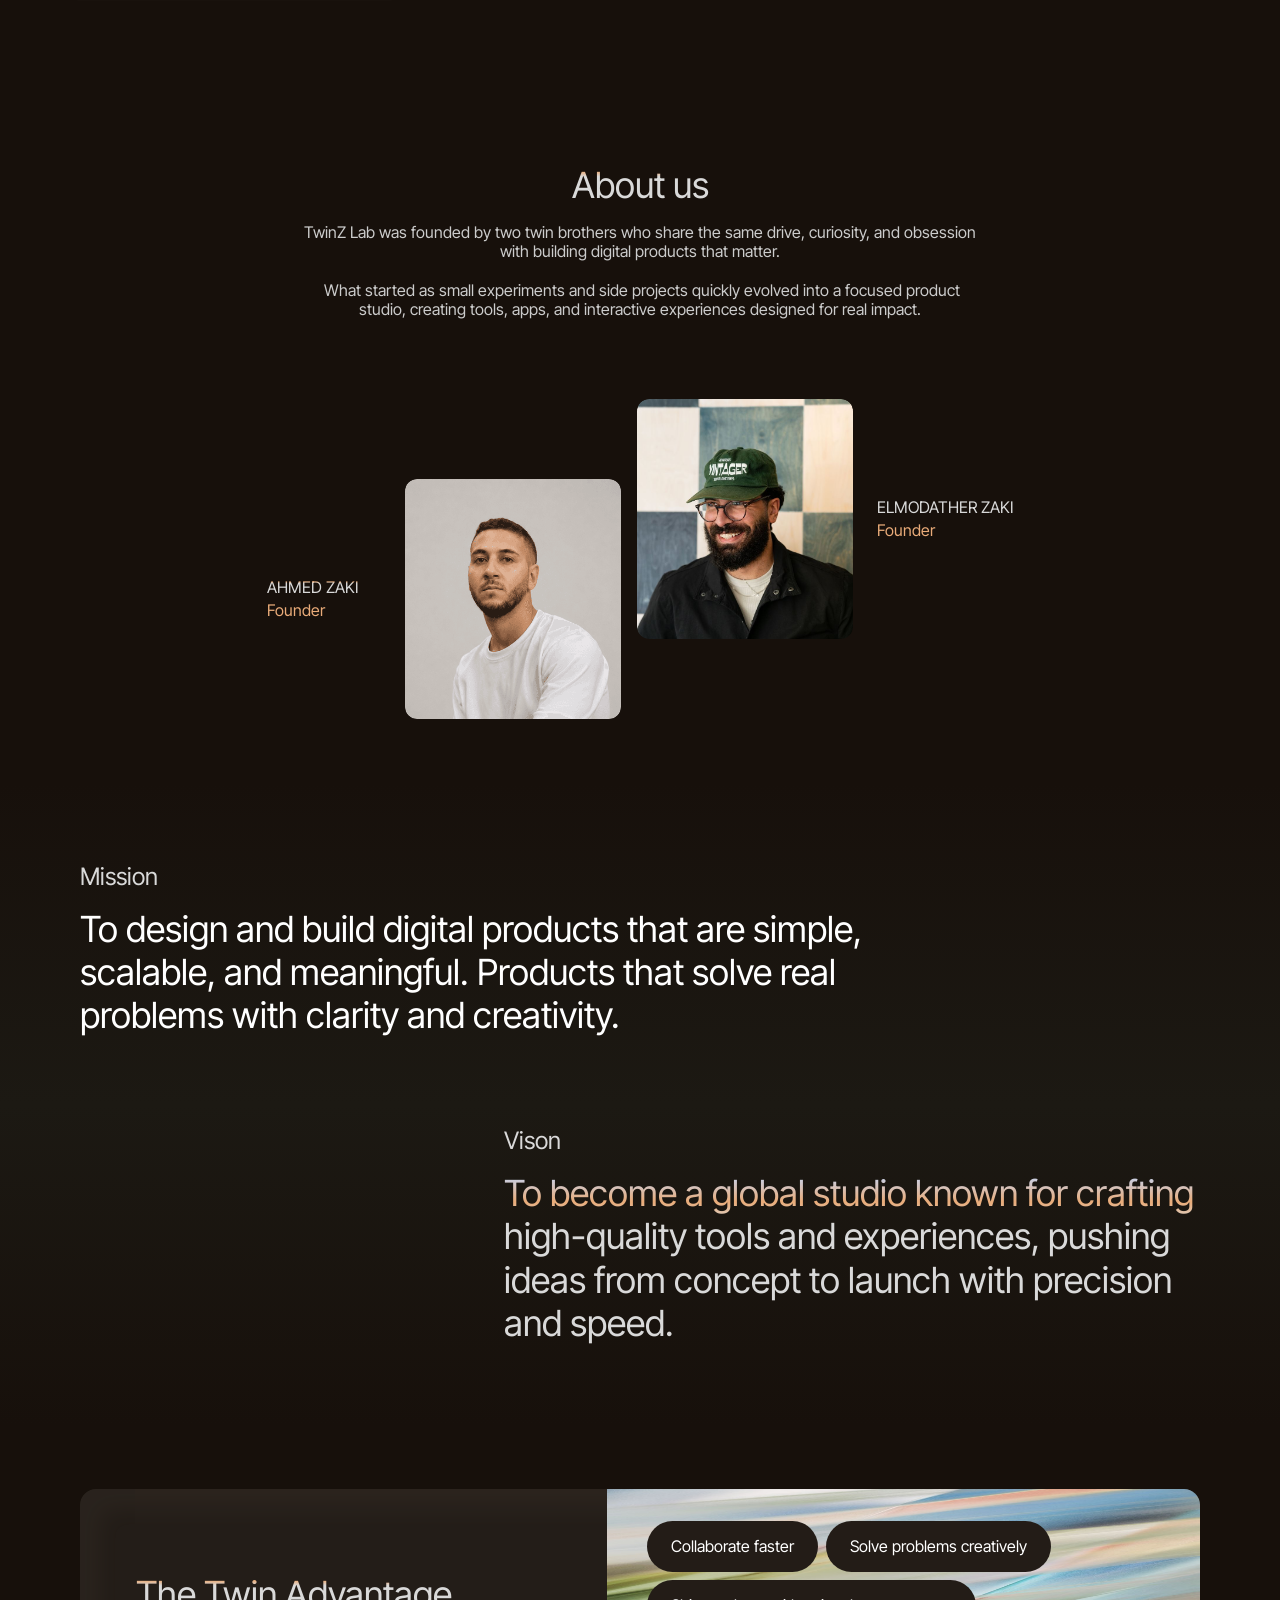
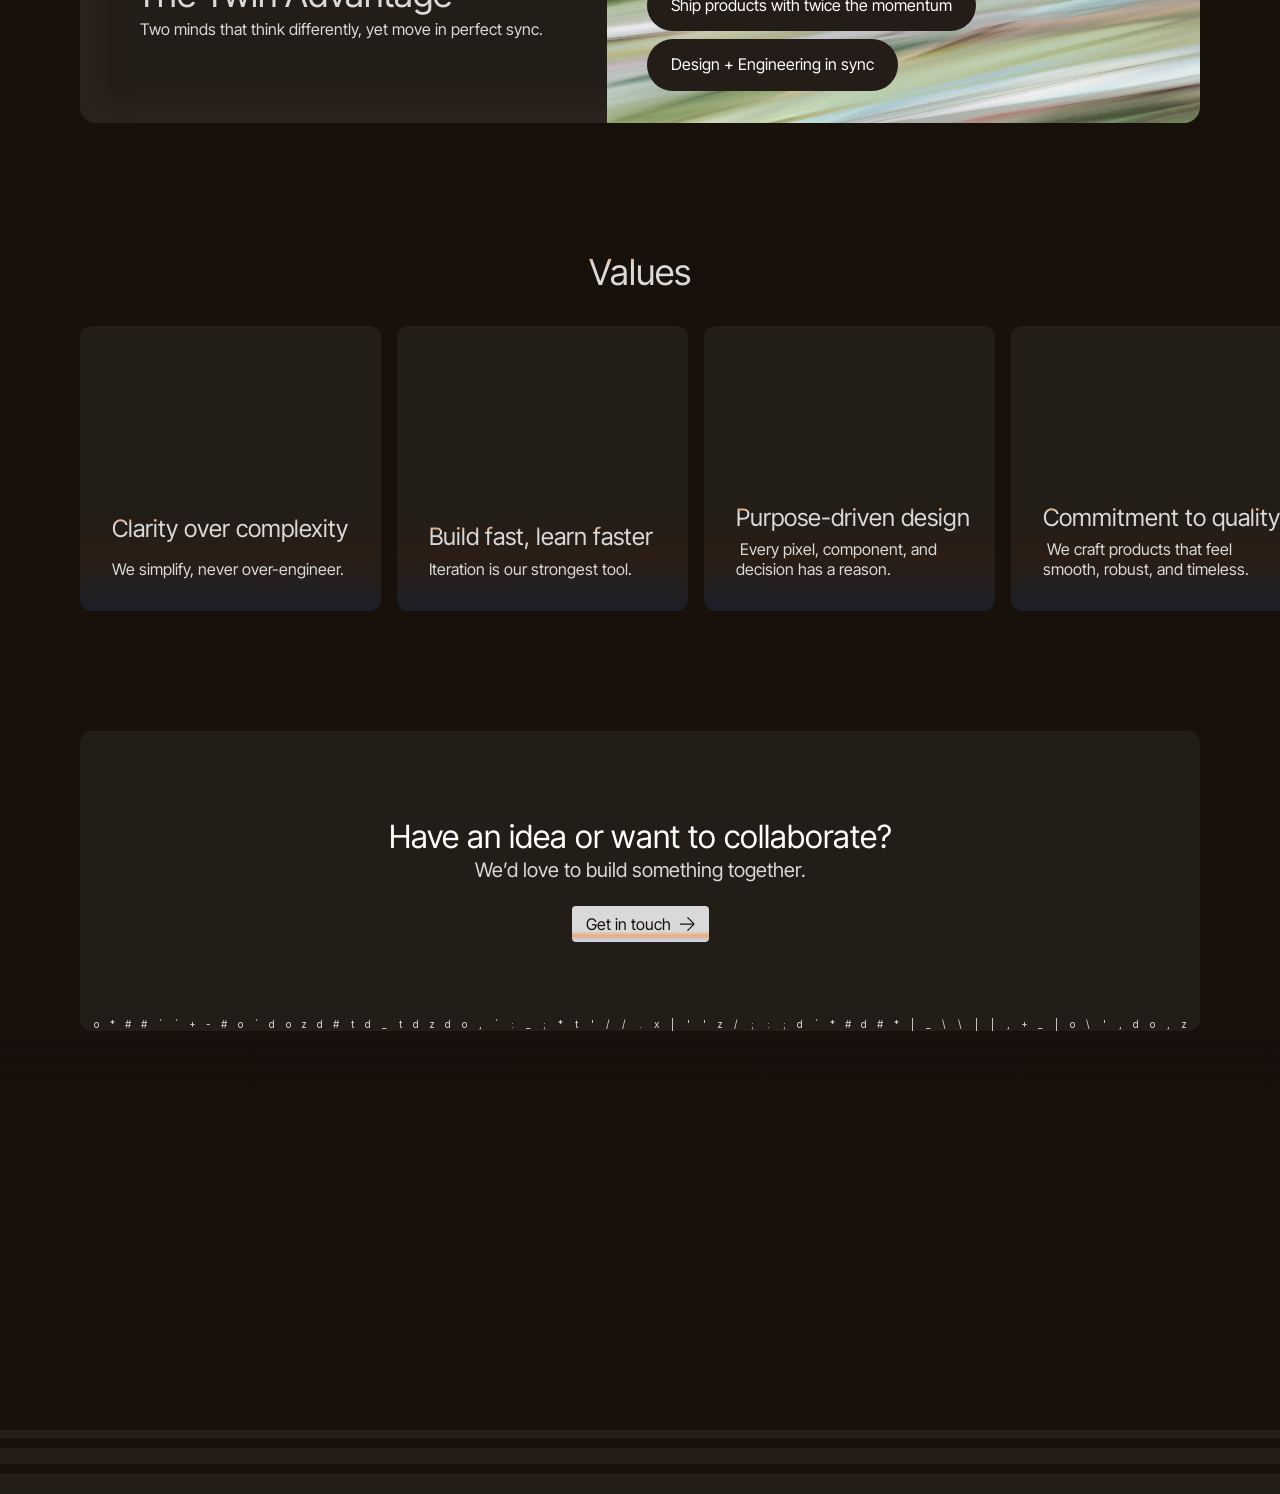
==== about/index.html @ dd4cfb6b "Add Twinzlab static site Move the Twinzlab marketing site to the repo root with local serve instruct" ====
<!doctype html>
<!-- Made in Framer · framer.com ✨ -->
<!-- Published Sep 22, 2026, 1:39 PM UTC -->
<html dir="ltr">
<head><script>(function(){var p=location.pathname;if(p.endsWith("/index.html")){history.replaceState(null,"",p.slice(0,-10))}})()</script><script>(function(){document.addEventListener("click",function(e){if(e.defaultPrevented||e.button!==0||e.metaKey||e.ctrlKey||e.shiftKey||e.altKey)return;var a=e.target&&e.target.closest?e.target.closest("a[href]"):null;if(!a)return;if(a.target&&a.target!=="_self")return;if(a.hasAttribute("download"))return;var href=a.getAttribute("href")||"";if(href.charAt(0)==="#")return;var u;try{u=new URL(a.href,location.href)}catch(err){return}if(u.origin!==location.origin)return;if(u.pathname===location.pathname&&u.hash)return;e.preventDefault();e.stopPropagation();location.assign(u.href)},true)})()</script><script>(function(){var M={"/sites/4wbC1HUnDVL6GYLCfaNijD/searchIndex-DEfCXdky0Uv3.json":"assets/framerusercontent.com/sites/4wbC1HUnDVL6GYLCfaNijD/searchIndex-DEfCXdky0Uv3.json","/sites/4wbC1HUnDVL6GYLCfaNijD/searchIndex-TkpOKrHtNekf.json":"assets/framerusercontent.com/sites/4wbC1HUnDVL6GYLCfaNijD/searchIndex-TkpOKrHtNekf.json","/sites/icons/default-favicon-light.v1.png":"assets/framerusercontent.com/sites/icons/default-favicon-light.v1.png","/sites/icons/default-favicon-dark.v1.png":"assets/framerusercontent.com/sites/icons/default-favicon-dark.v1.png","/sites/icons/default-touch-icon.v3.png":"assets/framerusercontent.com/sites/icons/default-touch-icon.v3.png","/assets/5vvr9Vy74if2I6bQbJvbw7SY1pQ.woff2":"assets/framerusercontent.com/assets/5vvr9Vy74if2I6bQbJvbw7SY1pQ.woff2","/assets/EOr0mi4hNtlgWNn9if640EZzXCo.woff2":"assets/framerusercontent.com/assets/EOr0mi4hNtlgWNn9if640EZzXCo.woff2","/assets/Y9k9QrlZAqio88Klkmbd8VoMQc.woff2":"assets/framerusercontent.com/assets/Y9k9QrlZAqio88Klkmbd8VoMQc.woff2","/assets/OYrD2tBIBPvoJXiIHnLoOXnY9M.woff2":"assets/framerusercontent.com/assets/OYrD2tBIBPvoJXiIHnLoOXnY9M.woff2","/assets/JeYwfuaPfZHQhEG8U5gtPDZ7WQ.woff2":"assets/framerusercontent.com/assets/JeYwfuaPfZHQhEG8U5gtPDZ7WQ.woff2","/assets/GrgcKwrN6d3Uz8EwcLHZxwEfC4.woff2":"assets/framerusercontent.com/assets/GrgcKwrN6d3Uz8EwcLHZxwEfC4.woff2","/assets/b6Y37FthZeALduNqHicBT6FutY.woff2":"assets/framerusercontent.com/assets/b6Y37FthZeALduNqHicBT6FutY.woff2","/assets/DpPBYI0sL4fYLgAkX8KXOPVt7c.woff2":"assets/framerusercontent.com/assets/DpPBYI0sL4fYLgAkX8KXOPVt7c.woff2","/assets/4RAEQdEOrcnDkhHiiCbJOw92Lk.woff2":"assets/framerusercontent.com/assets/4RAEQdEOrcnDkhHiiCbJOw92Lk.woff2","/assets/1K3W8DizY3v4emK8Mb08YHxTbs.woff2":"assets/framerusercontent.com/assets/1K3W8DizY3v4emK8Mb08YHxTbs.woff2","/assets/tUSCtfYVM1I1IchuyCwz9gDdQ.woff2":"assets/framerusercontent.com/assets/tUSCtfYVM1I1IchuyCwz9gDdQ.woff2","/assets/VgYFWiwsAC5OYxAycRXXvhze58.woff2":"assets/framerusercontent.com/assets/VgYFWiwsAC5OYxAycRXXvhze58.woff2","/assets/syRNPWzAMIrcJ3wIlPIP43KjQs.woff2":"assets/framerusercontent.com/assets/syRNPWzAMIrcJ3wIlPIP43KjQs.woff2","/assets/GIryZETIX4IFypco5pYZONKhJIo.woff2":"assets/framerusercontent.com/assets/GIryZETIX4IFypco5pYZONKhJIo.woff2","/assets/H89BbHkbHDzlxZzxi8uPzTsp90.woff2":"assets/framerusercontent.com/assets/H89BbHkbHDzlxZzxi8uPzTsp90.woff2","/assets/u6gJwDuwB143kpNK1T1MDKDWkMc.woff2":"assets/framerusercontent.com/assets/u6gJwDuwB143kpNK1T1MDKDWkMc.woff2","/assets/43sJ6MfOPh1LCJt46OvyDuSbA6o.woff2":"assets/framerusercontent.com/assets/43sJ6MfOPh1LCJt46OvyDuSbA6o.woff2","/assets/wccHG0r4gBDAIRhfHiOlq6oEkqw.woff2":"assets/framerusercontent.com/assets/wccHG0r4gBDAIRhfHiOlq6oEkqw.woff2","/assets/WZ367JPwf9bRW6LdTHN8rXgSjw.woff2":"assets/framerusercontent.com/assets/WZ367JPwf9bRW6LdTHN8rXgSjw.woff2","/assets/ia3uin3hQWqDrVloC1zEtYHWw.woff2":"assets/framerusercontent.com/assets/ia3uin3hQWqDrVloC1zEtYHWw.woff2","/assets/2A4Xx7CngadFGlVV4xrO06OBHY.woff2":"assets/framerusercontent.com/assets/2A4Xx7CngadFGlVV4xrO06OBHY.woff2","/assets/CfMzU8w2e7tHgF4T4rATMPuWosA.woff2":"assets/framerusercontent.com/assets/CfMzU8w2e7tHgF4T4rATMPuWosA.woff2","/assets/867QObYax8ANsfX4TGEVU9YiCM.woff2":"assets/framerusercontent.com/assets/867QObYax8ANsfX4TGEVU9YiCM.woff2","/assets/Oyn2ZbENFdnW7mt2Lzjk1h9Zb9k.woff2":"assets/framerusercontent.com/assets/Oyn2ZbENFdnW7mt2Lzjk1h9Zb9k.woff2","/assets/cdAe8hgZ1cMyLu9g005pAW3xMo.woff2":"assets/framerusercontent.com/assets/cdAe8hgZ1cMyLu9g005pAW3xMo.woff2","/assets/DOfvtmE1UplCq161m6Hj8CSQYg.woff2":"assets/framerusercontent.com/assets/DOfvtmE1UplCq161m6Hj8CSQYg.woff2","/assets/pKRFNWFoZl77qYCAIp84lN1h944.woff2":"assets/framerusercontent.com/assets/pKRFNWFoZl77qYCAIp84lN1h944.woff2","/assets/tKtBcDnBMevsEEJKdNGhhkLzYo.woff2":"assets/framerusercontent.com/assets/tKtBcDnBMevsEEJKdNGhhkLzYo.woff2","/images/5wNTXuzFxrzH948E1qX2FNXw.png?scale-down-to=1024&width=1024&height=1404":"assets/framerusercontent.com/images/5wNTXuzFxrzH948E1qX2FNXw.1wlte4w.png","/images/5wNTXuzFxrzH948E1qX2FNXw.png?width=1024&height=1404":"assets/framerusercontent.com/images/5wNTXuzFxrzH948E1qX2FNXw.0gxhl1z.png","/images/OWvAUBBB8qptyC9zyq5FvfxpHk.png?scale-down-to=1024&width=1764&height=2376":"assets/framerusercontent.com/images/OWvAUBBB8qptyC9zyq5FvfxpHk.0em82hq.png","/images/OWvAUBBB8qptyC9zyq5FvfxpHk.png?scale-down-to=2048&width=1764&height=2376":"assets/framerusercontent.com/images/OWvAUBBB8qptyC9zyq5FvfxpHk.1tldzgt.png","/images/OWvAUBBB8qptyC9zyq5FvfxpHk.png?width=1764&height=2376":"assets/framerusercontent.com/images/OWvAUBBB8qptyC9zyq5FvfxpHk.0wchnkd.png","/images/ERl4FbIK9Zc9DdUWeg5PBvwyXkI.png?scale-down-to=1024&width=1472&height=1962":"assets/framerusercontent.com/images/ERl4FbIK9Zc9DdUWeg5PBvwyXkI.02rko28.png","/images/ERl4FbIK9Zc9DdUWeg5PBvwyXkI.png?width=1472&height=1962":"assets/framerusercontent.com/images/ERl4FbIK9Zc9DdUWeg5PBvwyXkI.18v604f.png","/images/EPMXEtXcnyPih3tSHgm97QY.png?scale-down-to=1024&width=736&height=1084":"assets/framerusercontent.com/images/EPMXEtXcnyPih3tSHgm97QY.0llhbxj.png","/images/EPMXEtXcnyPih3tSHgm97QY.png?width=736&height=1084":"assets/framerusercontent.com/images/EPMXEtXcnyPih3tSHgm97QY.0uju136.png","/images/VhEu9cf5LpciwH732bDtwPgPrU.png?width=736&height=981":"assets/framerusercontent.com/images/VhEu9cf5LpciwH732bDtwPgPrU.0of8tct.png","/sites/4wbC1HUnDVL6GYLCfaNijD/rolldown-runtime.Dh6celcD.mjs":"assets/framerusercontent.com/sites/4wbC1HUnDVL6GYLCfaNijD/rolldown-runtime.Dh6celcD.mjs","/sites/4wbC1HUnDVL6GYLCfaNijD/react.D20wc1Tc.mjs":"assets/framerusercontent.com/sites/4wbC1HUnDVL6GYLCfaNijD/react.D20wc1Tc.mjs","/sites/4wbC1HUnDVL6GYLCfaNijD/motion.D6FgqyJb.mjs":"assets/framerusercontent.com/sites/4wbC1HUnDVL6GYLCfaNijD/motion.D6FgqyJb.mjs","/sites/4wbC1HUnDVL6GYLCfaNijD/framer.CGkvXhO0.mjs":"assets/framerusercontent.com/sites/4wbC1HUnDVL6GYLCfaNijD/framer.CGkvXhO0.mjs","/sites/4wbC1HUnDVL6GYLCfaNijD/xzZh76NOK.J_AKAmdp.mjs":"assets/framerusercontent.com/sites/4wbC1HUnDVL6GYLCfaNijD/xzZh76NOK.J_AKAmdp.mjs","/sites/4wbC1HUnDVL6GYLCfaNijD/ZLixWQHwXAzILUA89WILtxq3lKpxb36SN2ptjePSkAs.Dlw_FQaN.mjs":"assets/framerusercontent.com/sites/4wbC1HUnDVL6GYLCfaNijD/ZLixWQHwXAzILUA89WILtxq3lKpxb36SN2ptjePSkAs.Dlw_FQaN.mjs","/sites/4wbC1HUnDVL6GYLCfaNijD/I5DkO70SubCGeDmUZuynrx3pKRND2GYQriDfxC1imHc.FEQmywUn.mjs":"assets/framerusercontent.com/sites/4wbC1HUnDVL6GYLCfaNijD/I5DkO70SubCGeDmUZuynrx3pKRND2GYQriDfxC1imHc.FEQmywUn.mjs","/sites/4wbC1HUnDVL6GYLCfaNijD/shared-lib.D8apzt1x.mjs":"assets/framerusercontent.com/sites/4wbC1HUnDVL6GYLCfaNijD/shared-lib.D8apzt1x.mjs","/sites/4wbC1HUnDVL6GYLCfaNijD/script_main.D2LobRky.mjs":"assets/framerusercontent.com/sites/4wbC1HUnDVL6GYLCfaNijD/script_main.D2LobRky.mjs","/images/KHJXcSHR1XXawvB3GiOoln4n9Fg.jpg?scale-down-to=512&width=4565&height=3888":"assets/framerusercontent.com/images/KHJXcSHR1XXawvB3GiOoln4n9Fg.114qk3i.jpg","/images/KHJXcSHR1XXawvB3GiOoln4n9Fg.jpg?scale-down-to=1024&width=4565&height=3888":"assets/framerusercontent.com/images/KHJXcSHR1XXawvB3GiOoln4n9Fg.1frisy3.jpg","/images/KHJXcSHR1XXawvB3GiOoln4n9Fg.jpg?scale-down-to=2048&width=4565&height=3888":"assets/framerusercontent.com/images/KHJXcSHR1XXawvB3GiOoln4n9Fg.1rfb8ic.jpg","/images/KHJXcSHR1XXawvB3GiOoln4n9Fg.jpg?scale-down-to=4096&width=4565&height=3888":"assets/framerusercontent.com/images/KHJXcSHR1XXawvB3GiOoln4n9Fg.01gbidz.jpg","/images/KHJXcSHR1XXawvB3GiOoln4n9Fg.jpg?width=4565&height=3888":"assets/framerusercontent.com/images/KHJXcSHR1XXawvB3GiOoln4n9Fg.1f6i0lw.jpg","/images/eaGTdL1Y6fiZm7RNrpgyVO8Ymps.jpg?width=736&height=917":"assets/framerusercontent.com/images/eaGTdL1Y6fiZm7RNrpgyVO8Ymps.0mqmx3e.jpg","/images/xjnUozwBcroSgyqhO9rSPKg1Dr0.jpg?scale-down-to=1024&width=1024&height=1536":"assets/framerusercontent.com/images/xjnUozwBcroSgyqhO9rSPKg1Dr0.1rrmnwm.jpg","/images/xjnUozwBcroSgyqhO9rSPKg1Dr0.jpg?width=1024&height=1536":"assets/framerusercontent.com/images/xjnUozwBcroSgyqhO9rSPKg1Dr0.0mvmq25.jpg","/images/QKhuSh311lC3mo2hc5PMnQAW8.png?scale-down-to=512&width=680&height=204":"assets/framerusercontent.com/images/QKhuSh311lC3mo2hc5PMnQAW8.092t4qj.png","/images/QKhuSh311lC3mo2hc5PMnQAW8.png?width=680&height=204":"assets/framerusercontent.com/images/QKhuSh311lC3mo2hc5PMnQAW8.0h7b8pd.png","/images/z7F9FHd73S3X6SGNm0x5H7eoYw.png?scale-down-to=512&width=892&height=204":"assets/framerusercontent.com/images/z7F9FHd73S3X6SGNm0x5H7eoYw.0j57vyw.png","/images/z7F9FHd73S3X6SGNm0x5H7eoYw.png?width=892&height=204":"assets/framerusercontent.com/images/z7F9FHd73S3X6SGNm0x5H7eoYw.05p1p1q.png","/images/MU0E3fIcm0KokSLkuutqOMT08.png?scale-down-to=512&width=1304&height=204":"assets/framerusercontent.com/images/MU0E3fIcm0KokSLkuutqOMT08.0xk2aev.png","/images/MU0E3fIcm0KokSLkuutqOMT08.png?scale-down-to=1024&width=1304&height=204":"assets/framerusercontent.com/images/MU0E3fIcm0KokSLkuutqOMT08.193roc8.png","/images/MU0E3fIcm0KokSLkuutqOMT08.png?width=1304&height=204":"assets/framerusercontent.com/images/MU0E3fIcm0KokSLkuutqOMT08.07tkspt.png","/images/Y3r5aZluLj0QVBkmYgLyFoEXiM.png?scale-down-to=512&width=1868&height=204":"assets/framerusercontent.com/images/Y3r5aZluLj0QVBkmYgLyFoEXiM.1jn5c2u.png","/images/Y3r5aZluLj0QVBkmYgLyFoEXiM.png?scale-down-to=1024&width=1868&height=204":"assets/framerusercontent.com/images/Y3r5aZluLj0QVBkmYgLyFoEXiM.020kqzp.png","/images/Y3r5aZluLj0QVBkmYgLyFoEXiM.png?width=1868&height=204":"assets/framerusercontent.com/images/Y3r5aZluLj0QVBkmYgLyFoEXiM.0khj1e8.png","/sites/4wbC1HUnDVL6GYLCfaNijD/yx-adpuVsdGhmiLUv5Qkiuw-CXOUc0b5k-WM5rCk3ys.CzHPG6Rt.mjs":"assets/framerusercontent.com/sites/4wbC1HUnDVL6GYLCfaNijD/yx-adpuVsdGhmiLUv5Qkiuw-CXOUc0b5k-WM5rCk3ys.CzHPG6Rt.mjs","/sites/4wbC1HUnDVL6GYLCfaNijD/1KhtaoUybl6JUoy4-DUXr-lSAJliY13bCpWr3nDCOfA.BzdNgoCc.mjs":"assets/framerusercontent.com/sites/4wbC1HUnDVL6GYLCfaNijD/1KhtaoUybl6JUoy4-DUXr-lSAJliY13bCpWr3nDCOfA.BzdNgoCc.mjs","/images/QR7y9eZA7mXlIO7C2ukEv0els.png?width=320&height=140":"assets/framerusercontent.com/images/QR7y9eZA7mXlIO7C2ukEv0els.1p74yqr.png","/images/4vOIkVjZtxWl6L2eE4Z4jc2DVCQ.png?scale-down-to=512&width=3600&height=897":"assets/framerusercontent.com/images/4vOIkVjZtxWl6L2eE4Z4jc2DVCQ.0kim7qm.png","/images/4vOIkVjZtxWl6L2eE4Z4jc2DVCQ.png?scale-down-to=1024&width=3600&height=897":"assets/framerusercontent.com/images/4vOIkVjZtxWl6L2eE4Z4jc2DVCQ.134p5dp.png","/images/4vOIkVjZtxWl6L2eE4Z4jc2DVCQ.png?scale-down-to=2048&width=3600&height=897":"assets/framerusercontent.com/images/4vOIkVjZtxWl6L2eE4Z4jc2DVCQ.0c0hsec.png","/images/4vOIkVjZtxWl6L2eE4Z4jc2DVCQ.png?width=3600&height=897":"assets/framerusercontent.com/images/4vOIkVjZtxWl6L2eE4Z4jc2DVCQ.07rbw3o.png","/sites/4wbC1HUnDVL6GYLCfaNijD/uNvUQUH_e3dat3doMjg_o-CO4P2Upe6IZkOJm8uCeo4.De5xg7Hn.mjs":"assets/framerusercontent.com/sites/4wbC1HUnDVL6GYLCfaNijD/uNvUQUH_e3dat3doMjg_o-CO4P2Upe6IZkOJm8uCeo4.De5xg7Hn.mjs","/sites/4wbC1HUnDVL6GYLCfaNijD/j_SdNZuQIHwcej-mAOCZB7Q4xnfhj-zTPuNJLC5btBc.D-N9AhjI.mjs":"assets/framerusercontent.com/sites/4wbC1HUnDVL6GYLCfaNijD/j_SdNZuQIHwcej-mAOCZB7Q4xnfhj-zTPuNJLC5btBc.D-N9AhjI.mjs","/sites/4wbC1HUnDVL6GYLCfaNijD/SitesNotFoundPage.js@1.4.DkVKB536.mjs":"assets/framerusercontent.com/sites/4wbC1HUnDVL6GYLCfaNijD/SitesNotFoundPage.js@1.4.DkVKB536.mjs","/sites/4wbC1HUnDVL6GYLCfaNijD/b3JZbrpKtKMZL63x2leUXwRHgidARb05pHdFHGCvyjw.wFUEeHC7.mjs":"assets/framerusercontent.com/sites/4wbC1HUnDVL6GYLCfaNijD/b3JZbrpKtKMZL63x2leUXwRHgidARb05pHdFHGCvyjw.wFUEeHC7.mjs","/sites/4wbC1HUnDVL6GYLCfaNijD/J1LWJOD1Qg_o5rItbz2DgygRxRinIbIrnioXYkrONco.BD6dFGHl.mjs":"assets/framerusercontent.com/sites/4wbC1HUnDVL6GYLCfaNijD/J1LWJOD1Qg_o5rItbz2DgygRxRinIbIrnioXYkrONco.BD6dFGHl.mjs","/sites/4wbC1HUnDVL6GYLCfaNijD/boDAYvS3__SkcRCdf0CEQhrtyOOKi3ow46GD-LLVPCc.BcNb0lKg.mjs":"assets/framerusercontent.com/sites/4wbC1HUnDVL6GYLCfaNijD/boDAYvS3__SkcRCdf0CEQhrtyOOKi3ow46GD-LLVPCc.BcNb0lKg.mjs","/sites/4wbC1HUnDVL6GYLCfaNijD/PX9hIOIVM.DqUuWrHf.mjs":"assets/framerusercontent.com/sites/4wbC1HUnDVL6GYLCfaNijD/PX9hIOIVM.DqUuWrHf.mjs","/images/9VwT053xK0dqx3RWzJm9EDi90o.png?scale-down-to=1200&width=2400&height=1330":"assets/framerusercontent.com/images/9VwT053xK0dqx3RWzJm9EDi90o.1eb8a1b.png","/assets/hyOgCu0Xnghbimh0pE8QTvtt2AU.woff2":"assets/framerusercontent.com/assets/hyOgCu0Xnghbimh0pE8QTvtt2AU.woff2","/assets/NeGmSOXrPBfEFIy5YZeHq17LEDA.woff2":"assets/framerusercontent.com/assets/NeGmSOXrPBfEFIy5YZeHq17LEDA.woff2","/assets/oYaAX5himiTPYuN8vLWnqBbfD2s.woff2":"assets/framerusercontent.com/assets/oYaAX5himiTPYuN8vLWnqBbfD2s.woff2","/assets/lEJLP4R0yuCaMCjSXYHtJw72M.woff2":"assets/framerusercontent.com/assets/lEJLP4R0yuCaMCjSXYHtJw72M.woff2","/assets/cRJyLNuTJR5jbyKzGi33wU9cqIQ.woff2":"assets/framerusercontent.com/assets/cRJyLNuTJR5jbyKzGi33wU9cqIQ.woff2","/assets/1ZFS7N918ojhhd0nQWdj3jz4w.woff2":"assets/framerusercontent.com/assets/1ZFS7N918ojhhd0nQWdj3jz4w.woff2","/assets/A0Wcc7NgXMjUuFdquHDrIZpzZw0.woff2":"assets/framerusercontent.com/assets/A0Wcc7NgXMjUuFdquHDrIZpzZw0.woff2","/assets/5A3Ce6C9YYmCjpQx9M4inSaKU.woff2":"assets/framerusercontent.com/assets/5A3Ce6C9YYmCjpQx9M4inSaKU.woff2","/assets/Qx95Xyt0Ka3SGhinnbXIGpEIyP4.woff2":"assets/framerusercontent.com/assets/Qx95Xyt0Ka3SGhinnbXIGpEIyP4.woff2","/assets/6mJuEAguuIuMog10gGvH5d3cl8.woff2":"assets/framerusercontent.com/assets/6mJuEAguuIuMog10gGvH5d3cl8.woff2","/assets/xYYWaj7wCU5zSQH0eXvSaS19wo.woff2":"assets/framerusercontent.com/assets/xYYWaj7wCU5zSQH0eXvSaS19wo.woff2","/assets/otTaNuNpVK4RbdlT7zDDdKvQBA.woff2":"assets/framerusercontent.com/assets/otTaNuNpVK4RbdlT7zDDdKvQBA.woff2","/assets/d3tHnaQIAeqiE5hGcRw4mmgWYU.woff2":"assets/framerusercontent.com/assets/d3tHnaQIAeqiE5hGcRw4mmgWYU.woff2","/assets/DolVirEGb34pEXEp8t8FQBSK4.woff2":"assets/framerusercontent.com/assets/DolVirEGb34pEXEp8t8FQBSK4.woff2","/sites/4wbC1HUnDVL6GYLCfaNijD/KZCRndFLsnLVmtqi7Gs1UKajO-Lr1V7UmagVHfqpmbQ.FDPvFhW1.mjs":"assets/framerusercontent.com/sites/4wbC1HUnDVL6GYLCfaNijD/KZCRndFLsnLVmtqi7Gs1UKajO-Lr1V7UmagVHfqpmbQ.FDPvFhW1.mjs","/sites/4wbC1HUnDVL6GYLCfaNijD/sc61x67TYZyfcAB7CQElZIOFn81OvCzG684wFYKUl3U.x6xCcy_d.mjs":"assets/framerusercontent.com/sites/4wbC1HUnDVL6GYLCfaNijD/sc61x67TYZyfcAB7CQElZIOFn81OvCzG684wFYKUl3U.x6xCcy_d.mjs","/third-party-assets/fontshare/":"assets/framerusercontent.com/third-party-assets/fontshare/index","/sites/4wbC1HUnDVL6GYLCfaNijD/google-YSYBFRE6.BZ57zP5h.mjs":"assets/framerusercontent.com/sites/4wbC1HUnDVL6GYLCfaNijD/google-YSYBFRE6.BZ57zP5h.mjs","/sites/4wbC1HUnDVL6GYLCfaNijD/fontshare-TIA7QUPT.CjCmvCKY.mjs":"assets/framerusercontent.com/sites/4wbC1HUnDVL6GYLCfaNijD/fontshare-TIA7QUPT.CjCmvCKY.mjs","/sites/4wbC1HUnDVL6GYLCfaNijD/google-H6SFY4F5.5HW9yzMR.mjs":"assets/framerusercontent.com/sites/4wbC1HUnDVL6GYLCfaNijD/google-H6SFY4F5.5HW9yzMR.mjs","/sites/4wbC1HUnDVL6GYLCfaNijD/fontshare-PZLWRK4B.CuFl42Lb.mjs":"assets/framerusercontent.com/sites/4wbC1HUnDVL6GYLCfaNijD/fontshare-PZLWRK4B.CuFl42Lb.mjs","/sites/4wbC1HUnDVL6GYLCfaNijD/framer-font-RD2SUPQH.BV4yRwNx.mjs":"assets/framerusercontent.com/sites/4wbC1HUnDVL6GYLCfaNijD/framer-font-RD2SUPQH.BV4yRwNx.mjs","/sites/4wbC1HUnDVL6GYLCfaNijD/google-EGNT223R.4Zga1324.mjs":"assets/framerusercontent.com/sites/4wbC1HUnDVL6GYLCfaNijD/google-EGNT223R.4Zga1324.mjs","/sites/4wbC1HUnDVL6GYLCfaNijD/fontshare-SXU5BGFE.DwUZJPwH.mjs":"assets/framerusercontent.com/sites/4wbC1HUnDVL6GYLCfaNijD/fontshare-SXU5BGFE.DwUZJPwH.mjs","/chunk-BAHUFDKX.mjs":"assets/app.framerstatic.com/chunk-BAHUFDKX.mjs","/chunk-6W2K2MOG.mjs":"assets/app.framerstatic.com/chunk-6W2K2MOG.mjs","/editorbar.PARCUZAY.mjs":"assets/app.framerstatic.com/editorbar.PARCUZAY.mjs","/chunk-WLHSDIGQ.mjs":"assets/app.framerstatic.com/chunk-WLHSDIGQ.mjs","/chunk-YRQ7G4QH.mjs":"assets/app.framerstatic.com/chunk-YRQ7G4QH.mjs","/chunk-WOEOGJ2W.mjs":"assets/app.framerstatic.com/chunk-WOEOGJ2W.mjs","/editorbar.T7C3RN3O.css":"assets/app.framerstatic.com/editorbar.T7C3RN3O.css","/EditButton-JSBAOQB4.mjs":"assets/app.framerstatic.com/EditButton-JSBAOQB4.mjs","/render-IED2CVS4.mjs":"assets/app.framerstatic.com/render-IED2CVS4.mjs","/chunk-VDA3GRFX.mjs":"assets/app.framerstatic.com/chunk-VDA3GRFX.mjs","/chunk-E3YBISDV.mjs":"assets/app.framerstatic.com/chunk-E3YBISDV.mjs","/chunk-2H4MUVXX.mjs":"assets/app.framerstatic.com/chunk-2H4MUVXX.mjs","/chunk-GCE6XRE4.mjs":"assets/app.framerstatic.com/chunk-GCE6XRE4.mjs","/chunk-FN4UUVUF.mjs":"assets/app.framerstatic.com/chunk-FN4UUVUF.mjs","/chunk-ROHJYNPZ.mjs":"assets/app.framerstatic.com/chunk-ROHJYNPZ.mjs","/chunk-W66X7GVB.mjs":"assets/app.framerstatic.com/chunk-W66X7GVB.mjs","/chunk-OBLCCTWZ.mjs":"assets/app.framerstatic.com/chunk-OBLCCTWZ.mjs","/chunk-SCCCCPCG.mjs":"assets/app.framerstatic.com/chunk-SCCCCPCG.mjs","/chunk-ASUY6MBG.mjs":"assets/app.framerstatic.com/chunk-ASUY6MBG.mjs","/chunk-UNTH6S73.mjs":"assets/app.framerstatic.com/chunk-UNTH6S73.mjs","/chunk-YE4QPCYK.mjs":"assets/app.framerstatic.com/chunk-YE4QPCYK.mjs","/chunk-EDICM4ZE.mjs":"assets/app.framerstatic.com/chunk-EDICM4ZE.mjs","/chunk-GM6ZIJO3.mjs":"assets/app.framerstatic.com/chunk-GM6ZIJO3.mjs","/chunk-OBFX54BM.mjs":"assets/app.framerstatic.com/chunk-OBFX54BM.mjs","/chunk-5C7X4FEK.mjs":"assets/app.framerstatic.com/chunk-5C7X4FEK.mjs","/chunk-J5DVQA32.mjs":"assets/app.framerstatic.com/chunk-J5DVQA32.mjs","/chunk-MTT6DWBN.mjs":"assets/app.framerstatic.com/chunk-MTT6DWBN.mjs","/chunk-4MZFSIH2.mjs":"assets/app.framerstatic.com/chunk-4MZFSIH2.mjs","/chunk-PI4LEFBH.mjs":"assets/app.framerstatic.com/chunk-PI4LEFBH.mjs","/chunk-FIJLBKPU.mjs":"assets/app.framerstatic.com/chunk-FIJLBKPU.mjs","/chunk-Z6VUQ3QJ.mjs":"assets/app.framerstatic.com/chunk-Z6VUQ3QJ.mjs","/chunk-OMRVBBOI.mjs":"assets/app.framerstatic.com/chunk-OMRVBBOI.mjs","/chunk-ITWXP3Q5.mjs":"assets/app.framerstatic.com/chunk-ITWXP3Q5.mjs","/chunk-V3C5CSFI.mjs":"assets/app.framerstatic.com/chunk-V3C5CSFI.mjs","/chunk-5U4SUQEI.mjs":"assets/app.framerstatic.com/chunk-5U4SUQEI.mjs","/chunk-C5Y5YWSH.mjs":"assets/app.framerstatic.com/chunk-C5Y5YWSH.mjs","/chunk-THLXULOJ.mjs":"assets/app.framerstatic.com/chunk-THLXULOJ.mjs","/chunk-SAZULEG5.mjs":"assets/app.framerstatic.com/chunk-SAZULEG5.mjs","/chunk-SPWSWTND.mjs":"assets/app.framerstatic.com/chunk-SPWSWTND.mjs","/chunk-FLBG7PWI.mjs":"assets/app.framerstatic.com/chunk-FLBG7PWI.mjs","/chunk-LDRFGW2T.mjs":"assets/app.framerstatic.com/chunk-LDRFGW2T.mjs","/chunk-Z66WCEU2.mjs":"assets/app.framerstatic.com/chunk-Z66WCEU2.mjs","/chunk-73DCT4FW.mjs":"assets/app.framerstatic.com/chunk-73DCT4FW.mjs","/chunk-Q652OIYH.mjs":"assets/app.framerstatic.com/chunk-Q652OIYH.mjs","/chunk-L2QYKMOJ.mjs":"assets/app.framerstatic.com/chunk-L2QYKMOJ.mjs","/chunk-3UST277J.mjs":"assets/app.framerstatic.com/chunk-3UST277J.mjs","/chunk-SPYOA764.mjs":"assets/app.framerstatic.com/chunk-SPYOA764.mjs","/chunk-P2EHRTSW.mjs":"assets/app.framerstatic.com/chunk-P2EHRTSW.mjs","/chunk-TBIEYZSY.mjs":"assets/app.framerstatic.com/chunk-TBIEYZSY.mjs","/chunk-CQFDQWO5.mjs":"assets/app.framerstatic.com/chunk-CQFDQWO5.mjs","/chunk-HOW5W3JA.mjs":"assets/app.framerstatic.com/chunk-HOW5W3JA.mjs","/chunk-X4EYKLAQ.mjs":"assets/app.framerstatic.com/chunk-X4EYKLAQ.mjs","/chunk-QDBXEUMZ.mjs":"assets/app.framerstatic.com/chunk-QDBXEUMZ.mjs","/chunk-AYYBTPZU.mjs":"assets/app.framerstatic.com/chunk-AYYBTPZU.mjs","/chunk-NSRT2ZQH.mjs":"assets/app.framerstatic.com/chunk-NSRT2ZQH.mjs","/chunk-VBCXFFMV.mjs":"assets/app.framerstatic.com/chunk-VBCXFFMV.mjs","/chunk-UYIYJ4FN.mjs":"assets/app.framerstatic.com/chunk-UYIYJ4FN.mjs","/chunk-TAWBAA4D.mjs":"assets/app.framerstatic.com/chunk-TAWBAA4D.mjs","/chunk-T7NX2NGB.mjs":"assets/app.framerstatic.com/chunk-T7NX2NGB.mjs","/chunk-2XPBDQIU.mjs":"assets/app.framerstatic.com/chunk-2XPBDQIU.mjs","/chunk-XQYTUJYG.mjs":"assets/app.framerstatic.com/chunk-XQYTUJYG.mjs","/chunk-55TTHWOQ.mjs":"assets/app.framerstatic.com/chunk-55TTHWOQ.mjs","/chunk-JQQVRMNM.mjs":"assets/app.framerstatic.com/chunk-JQQVRMNM.mjs","/chunk-EZMDKA7N.mjs":"assets/app.framerstatic.com/chunk-EZMDKA7N.mjs","/chunk-P3P2Q75U.mjs":"assets/app.framerstatic.com/chunk-P3P2Q75U.mjs","/chunk-WQ2SFN3F.mjs":"assets/app.framerstatic.com/chunk-WQ2SFN3F.mjs","/chunk-XNZRDAH2.mjs":"assets/app.framerstatic.com/chunk-XNZRDAH2.mjs","/chunk-2TDYTTQ7.mjs":"assets/app.framerstatic.com/chunk-2TDYTTQ7.mjs","/chunk-ZHEXTBMH.mjs":"assets/app.framerstatic.com/chunk-ZHEXTBMH.mjs","/chunk-2OYYSC7Y.mjs":"assets/app.framerstatic.com/chunk-2OYYSC7Y.mjs","/chunk-XY5XQ5SR.mjs":"assets/app.framerstatic.com/chunk-XY5XQ5SR.mjs","/chunk-I46TPHMS.mjs":"assets/app.framerstatic.com/chunk-I46TPHMS.mjs","/chunk-FENFGJIW.mjs":"assets/app.framerstatic.com/chunk-FENFGJIW.mjs","/chunk-WFBCHK4S.mjs":"assets/app.framerstatic.com/chunk-WFBCHK4S.mjs","/chunk-HQMZV6DP.mjs":"assets/app.framerstatic.com/chunk-HQMZV6DP.mjs","/chunk-YGN7H5WF.mjs":"assets/app.framerstatic.com/chunk-YGN7H5WF.mjs","/chunk-SR2NVY3J.mjs":"assets/app.framerstatic.com/chunk-SR2NVY3J.mjs","/chunk-SFAGFBDE.mjs":"assets/app.framerstatic.com/chunk-SFAGFBDE.mjs","/chunk-WWAPNTNC.mjs":"assets/app.framerstatic.com/chunk-WWAPNTNC.mjs","/chunk-VL36AUXC.mjs":"assets/app.framerstatic.com/chunk-VL36AUXC.mjs","/chunk-7AUGB2CM.mjs":"assets/app.framerstatic.com/chunk-7AUGB2CM.mjs","/chunk-ZRYKVWJA.mjs":"assets/app.framerstatic.com/chunk-ZRYKVWJA.mjs","/chunk-G5MFIWCZ.mjs":"assets/app.framerstatic.com/chunk-G5MFIWCZ.mjs","/chunk-WPWSHZF5.mjs":"assets/app.framerstatic.com/chunk-WPWSHZF5.mjs","/chunk-YFZDEJ5H.mjs":"assets/app.framerstatic.com/chunk-YFZDEJ5H.mjs","/chunk-D3SZBJZX.mjs":"assets/app.framerstatic.com/chunk-D3SZBJZX.mjs","/chunk-2XVRQU4X.mjs":"assets/app.framerstatic.com/chunk-2XVRQU4X.mjs","/chunk-N2DJHBJE.mjs":"assets/app.framerstatic.com/chunk-N2DJHBJE.mjs","/chunk-XFC6OVIX.mjs":"assets/app.framerstatic.com/chunk-XFC6OVIX.mjs","/chunk-VNAJ22F5.mjs":"assets/app.framerstatic.com/chunk-VNAJ22F5.mjs","/chunk-Q3WX3LWW.mjs":"assets/app.framerstatic.com/chunk-Q3WX3LWW.mjs","/chunk-2Z4UPA7G.mjs":"assets/app.framerstatic.com/chunk-2Z4UPA7G.mjs","/chunk-FUMDHGSM.mjs":"assets/app.framerstatic.com/chunk-FUMDHGSM.mjs","/chunk-AZTPTJIU.mjs":"assets/app.framerstatic.com/chunk-AZTPTJIU.mjs","/chunk-3ZF63OSO.mjs":"assets/app.framerstatic.com/chunk-3ZF63OSO.mjs","/chunk-GMWPBMT2.mjs":"assets/app.framerstatic.com/chunk-GMWPBMT2.mjs","/chunk-CL6GX6H5.mjs":"assets/app.framerstatic.com/chunk-CL6GX6H5.mjs","/chunk-YY75G3LC.mjs":"assets/app.framerstatic.com/chunk-YY75G3LC.mjs","/chunk-BJIVG5HO.mjs":"assets/app.framerstatic.com/chunk-BJIVG5HO.mjs","/chunk-VDG2MPOQ.mjs":"assets/app.framerstatic.com/chunk-VDG2MPOQ.mjs","/chunk-4OXZBHRI.mjs":"assets/app.framerstatic.com/chunk-4OXZBHRI.mjs","/chunk-5Y36GTP3.mjs":"assets/app.framerstatic.com/chunk-5Y36GTP3.mjs","/chunk-FYUJQV6J.mjs":"assets/app.framerstatic.com/chunk-FYUJQV6J.mjs","/chunk-2BM47LJQ.mjs":"assets/app.framerstatic.com/chunk-2BM47LJQ.mjs","/chunk-PD3HCHCY.mjs":"assets/app.framerstatic.com/chunk-PD3HCHCY.mjs","/chunk-3J54CQAM.mjs":"assets/app.framerstatic.com/chunk-3J54CQAM.mjs","/chunk-P45QTZY6.mjs":"assets/app.framerstatic.com/chunk-P45QTZY6.mjs","/chunk-AYQKZXW6.mjs":"assets/app.framerstatic.com/chunk-AYQKZXW6.mjs","/chunk-VXLYYVOJ.mjs":"assets/app.framerstatic.com/chunk-VXLYYVOJ.mjs","/chunk-2YABGGH2.mjs":"assets/app.framerstatic.com/chunk-2YABGGH2.mjs","/chunk-7ZCOVLUS.mjs":"assets/app.framerstatic.com/chunk-7ZCOVLUS.mjs","/chunk-ANXOQHTL.mjs":"assets/app.framerstatic.com/chunk-ANXOQHTL.mjs","/chunk-LTEMP6RH.mjs":"assets/app.framerstatic.com/chunk-LTEMP6RH.mjs","/chunk-XYZPQWJL.mjs":"assets/app.framerstatic.com/chunk-XYZPQWJL.mjs","/chunk-HW4CRIQ3.mjs":"assets/app.framerstatic.com/chunk-HW4CRIQ3.mjs","/chunk-FUPTH5CC.mjs":"assets/app.framerstatic.com/chunk-FUPTH5CC.mjs","/chunk-47P32JLD.mjs":"assets/app.framerstatic.com/chunk-47P32JLD.mjs","/chunk-SYL6OKHD.mjs":"assets/app.framerstatic.com/chunk-SYL6OKHD.mjs","/chunk-OGQCKB6U.mjs":"assets/app.framerstatic.com/chunk-OGQCKB6U.mjs","/chunk-FLVO4WJT.mjs":"assets/app.framerstatic.com/chunk-FLVO4WJT.mjs","/chunk-4WXXSAR6.mjs":"assets/app.framerstatic.com/chunk-4WXXSAR6.mjs","/chunk-ZKCTCDT7.mjs":"assets/app.framerstatic.com/chunk-ZKCTCDT7.mjs","/chunk-K6L5GVTR.mjs":"assets/app.framerstatic.com/chunk-K6L5GVTR.mjs","/chunk-ZMTRWU6S.mjs":"assets/app.framerstatic.com/chunk-ZMTRWU6S.mjs","/chunk-4DZYYGMW.mjs":"assets/app.framerstatic.com/chunk-4DZYYGMW.mjs","/chunk-JOTEA4IC.mjs":"assets/app.framerstatic.com/chunk-JOTEA4IC.mjs","/chunk-VLGNAOWL.mjs":"assets/app.framerstatic.com/chunk-VLGNAOWL.mjs","/chunk-P6Q3LWLD.mjs":"assets/app.framerstatic.com/chunk-P6Q3LWLD.mjs","/chunk-3Q2X6TXS.mjs":"assets/app.framerstatic.com/chunk-3Q2X6TXS.mjs","/chunk-POPDNPJQ.mjs":"assets/app.framerstatic.com/chunk-POPDNPJQ.mjs","/chunk-TS24LVSZ.mjs":"assets/app.framerstatic.com/chunk-TS24LVSZ.mjs","/chunk-NKBHLXOY.mjs":"assets/app.framerstatic.com/chunk-NKBHLXOY.mjs","/chunk-3Q7ROSGO.mjs":"assets/app.framerstatic.com/chunk-3Q7ROSGO.mjs","/chunk-YQEVRFGW.mjs":"assets/app.framerstatic.com/chunk-YQEVRFGW.mjs","/chunk-AZXT5MI7.mjs":"assets/app.framerstatic.com/chunk-AZXT5MI7.mjs","/chunk-6VWSHGY2.mjs":"assets/app.framerstatic.com/chunk-6VWSHGY2.mjs","/chunk-DWEQS5LX.mjs":"assets/app.framerstatic.com/chunk-DWEQS5LX.mjs","/chunk-BJTPFQZ7.mjs":"assets/app.framerstatic.com/chunk-BJTPFQZ7.mjs","/chunk-7LRTGYQX.mjs":"assets/app.framerstatic.com/chunk-7LRTGYQX.mjs","/chunk-VD6KMVU6.mjs":"assets/app.framerstatic.com/chunk-VD6KMVU6.mjs","/chunk-FUQZY6JN.mjs":"assets/app.framerstatic.com/chunk-FUQZY6JN.mjs","/chunk-LGA6DRSR.mjs":"assets/app.framerstatic.com/chunk-LGA6DRSR.mjs","/chunk-4HRYW54D.mjs":"assets/app.framerstatic.com/chunk-4HRYW54D.mjs","/chunk-DMP2ZDLW.mjs":"assets/app.framerstatic.com/chunk-DMP2ZDLW.mjs","/chunk-EKYJNLIX.mjs":"assets/app.framerstatic.com/chunk-EKYJNLIX.mjs","/chunk-XVTPET7X.mjs":"assets/app.framerstatic.com/chunk-XVTPET7X.mjs","/chunk-HSXSG72K.mjs":"assets/app.framerstatic.com/chunk-HSXSG72K.mjs","/chunk-5ZFCTKOG.mjs":"assets/app.framerstatic.com/chunk-5ZFCTKOG.mjs","/chunk-IDTVCY65.mjs":"assets/app.framerstatic.com/chunk-IDTVCY65.mjs","/chunk-6US2BCGV.mjs":"assets/app.framerstatic.com/chunk-6US2BCGV.mjs","/chunk-YX57V7JF.mjs":"assets/app.framerstatic.com/chunk-YX57V7JF.mjs","/chunk-T7K6IZ6W.mjs":"assets/app.framerstatic.com/chunk-T7K6IZ6W.mjs","/chunk-SJ5ZASSS.mjs":"assets/app.framerstatic.com/chunk-SJ5ZASSS.mjs","/chunk-3PIOJLHR.mjs":"assets/app.framerstatic.com/chunk-3PIOJLHR.mjs","/chunk-YS3B4HMG.mjs":"assets/app.framerstatic.com/chunk-YS3B4HMG.mjs","/chunk-63PKWLSH.mjs":"assets/app.framerstatic.com/chunk-63PKWLSH.mjs","/chunk-P5P54LX6.mjs":"assets/app.framerstatic.com/chunk-P5P54LX6.mjs","/chunk-7WJ42D6X.mjs":"assets/app.framerstatic.com/chunk-7WJ42D6X.mjs","/chunk-3DO2FQVH.mjs":"assets/app.framerstatic.com/chunk-3DO2FQVH.mjs","/chunk-R3RMO3B5.mjs":"assets/app.framerstatic.com/chunk-R3RMO3B5.mjs","/chunk-GBD3AMAR.mjs":"assets/app.framerstatic.com/chunk-GBD3AMAR.mjs","/chunk-XWXAHGWM.mjs":"assets/app.framerstatic.com/chunk-XWXAHGWM.mjs","/chunk-ISW56VHA.mjs":"assets/app.framerstatic.com/chunk-ISW56VHA.mjs","/chunk-MYL546Y2.mjs":"assets/app.framerstatic.com/chunk-MYL546Y2.mjs","/chunk-ZKUJZ4D4.mjs":"assets/app.framerstatic.com/chunk-ZKUJZ4D4.mjs","/chunk-K6OVAZNO.mjs":"assets/app.framerstatic.com/chunk-K6OVAZNO.mjs","/chunk-QFU6OGL3.mjs":"assets/app.framerstatic.com/chunk-QFU6OGL3.mjs","/chunk-AHBUMA74.mjs":"assets/app.framerstatic.com/chunk-AHBUMA74.mjs","/chunk-T6OMEXFD.mjs":"assets/app.framerstatic.com/chunk-T6OMEXFD.mjs","/chunk-SYFIHVCU.mjs":"assets/app.framerstatic.com/chunk-SYFIHVCU.mjs","/chunk-XD24P57D.mjs":"assets/app.framerstatic.com/chunk-XD24P57D.mjs","/chunk-REJ2XCEK.mjs":"assets/app.framerstatic.com/chunk-REJ2XCEK.mjs","/chunk-24G7FGVN.mjs":"assets/app.framerstatic.com/chunk-24G7FGVN.mjs","/chunk-WBTAMOXF.mjs":"assets/app.framerstatic.com/chunk-WBTAMOXF.mjs","/chunk-RNHTTH2C.mjs":"assets/app.framerstatic.com/chunk-RNHTTH2C.mjs","/chunk-EYMNQYLM.mjs":"assets/app.framerstatic.com/chunk-EYMNQYLM.mjs","/chunk-LVTM6NBN.mjs":"assets/app.framerstatic.com/chunk-LVTM6NBN.mjs","/chunk-WRBBN7SY.mjs":"assets/app.framerstatic.com/chunk-WRBBN7SY.mjs","/chunk-GBWZWM2Q.mjs":"assets/app.framerstatic.com/chunk-GBWZWM2Q.mjs","/chunk-AUNF3KWQ.mjs":"assets/app.framerstatic.com/chunk-AUNF3KWQ.mjs","/chunk-YSP5ZHDJ.mjs":"assets/app.framerstatic.com/chunk-YSP5ZHDJ.mjs","/chunk-6TFWVVAP.mjs":"assets/app.framerstatic.com/chunk-6TFWVVAP.mjs","/chunk-7BWPFUCH.mjs":"assets/app.framerstatic.com/chunk-7BWPFUCH.mjs","/chunk-AYNVEX5D.mjs":"assets/app.framerstatic.com/chunk-AYNVEX5D.mjs","/chunk-WC34TENX.mjs":"assets/app.framerstatic.com/chunk-WC34TENX.mjs","/chunk-J3A5W6BK.mjs":"assets/app.framerstatic.com/chunk-J3A5W6BK.mjs","/chunk-LA34HORX.mjs":"assets/app.framerstatic.com/chunk-LA34HORX.mjs","/chunk-2FCXHKEL.mjs":"assets/app.framerstatic.com/chunk-2FCXHKEL.mjs","/chunk-LUZ6ND5K.mjs":"assets/app.framerstatic.com/chunk-LUZ6ND5K.mjs","/chunk-EQBCTBZ3.mjs":"assets/app.framerstatic.com/chunk-EQBCTBZ3.mjs","/chunk-UZNETSBG.mjs":"assets/app.framerstatic.com/chunk-UZNETSBG.mjs","/chunk-SWYZG2NI.mjs":"assets/app.framerstatic.com/chunk-SWYZG2NI.mjs","/chunk-YHQZZEZK.mjs":"assets/app.framerstatic.com/chunk-YHQZZEZK.mjs","/chunk-T77FBH5Y.mjs":"assets/app.framerstatic.com/chunk-T77FBH5Y.mjs","/chunk-3ZGFVMSV.mjs":"assets/app.framerstatic.com/chunk-3ZGFVMSV.mjs","/chunk-YHM4FVFG.mjs":"assets/app.framerstatic.com/chunk-YHM4FVFG.mjs","/chunk-JXBNWNFV.mjs":"assets/app.framerstatic.com/chunk-JXBNWNFV.mjs","/chunk-3WKMMIQB.mjs":"assets/app.framerstatic.com/chunk-3WKMMIQB.mjs","/chunk-MEJNTUFK.mjs":"assets/app.framerstatic.com/chunk-MEJNTUFK.mjs","/chunk-VIQ3HLF6.mjs":"assets/app.framerstatic.com/chunk-VIQ3HLF6.mjs","/chunk-4JY5UMT2.mjs":"assets/app.framerstatic.com/chunk-4JY5UMT2.mjs","/chunk-VHFKZWVR.mjs":"assets/app.framerstatic.com/chunk-VHFKZWVR.mjs","/chunk-EW2TL5M5.mjs":"assets/app.framerstatic.com/chunk-EW2TL5M5.mjs","/chunk-VJ7UYMJI.mjs":"assets/app.framerstatic.com/chunk-VJ7UYMJI.mjs","/chunk-E354ML2U.mjs":"assets/app.framerstatic.com/chunk-E354ML2U.mjs","/chunk-VPDJYJ6F.mjs":"assets/app.framerstatic.com/chunk-VPDJYJ6F.mjs","/chunk-SUC3V7IB.mjs":"assets/app.framerstatic.com/chunk-SUC3V7IB.mjs","/chunk-HFUJNNAN.mjs":"assets/app.framerstatic.com/chunk-HFUJNNAN.mjs","/chunk-3HBIYPN4.mjs":"assets/app.framerstatic.com/chunk-3HBIYPN4.mjs","/chunk-KYPY4QS7.mjs":"assets/app.framerstatic.com/chunk-KYPY4QS7.mjs","/chunk-6C6VSETA.mjs":"assets/app.framerstatic.com/chunk-6C6VSETA.mjs","/chunk-POZOIXIG.mjs":"assets/app.framerstatic.com/chunk-POZOIXIG.mjs","/chunk-OJ4VXKTN.mjs":"assets/app.framerstatic.com/chunk-OJ4VXKTN.mjs","/chunk-MQDP3TYU.mjs":"assets/app.framerstatic.com/chunk-MQDP3TYU.mjs","/chunk-UUJZFRP4.mjs":"assets/app.framerstatic.com/chunk-UUJZFRP4.mjs","/chunk-GUWHGQKC.mjs":"assets/app.framerstatic.com/chunk-GUWHGQKC.mjs","/chunk-QPOPYKW6.mjs":"assets/app.framerstatic.com/chunk-QPOPYKW6.mjs","/chunk-BXAMVCTI.mjs":"assets/app.framerstatic.com/chunk-BXAMVCTI.mjs","/chunk-3WEFMLHN.mjs":"assets/app.framerstatic.com/chunk-3WEFMLHN.mjs","/chunk-4XBZAHRR.mjs":"assets/app.framerstatic.com/chunk-4XBZAHRR.mjs","/chunk-EQXTYSGC.mjs":"assets/app.framerstatic.com/chunk-EQXTYSGC.mjs","/chunk-7GKAI4PF.mjs":"assets/app.framerstatic.com/chunk-7GKAI4PF.mjs","/chunk-33OJ4DZF.mjs":"assets/app.framerstatic.com/chunk-33OJ4DZF.mjs","/chunk-7UGZDELN.mjs":"assets/app.framerstatic.com/chunk-7UGZDELN.mjs","/chunk-E537D3S7.mjs":"assets/app.framerstatic.com/chunk-E537D3S7.mjs","/chunk-5SY64WLO.mjs":"assets/app.framerstatic.com/chunk-5SY64WLO.mjs","/chunk-MYEF5ACD.mjs":"assets/app.framerstatic.com/chunk-MYEF5ACD.mjs","/chunk-AQG2N2IL.mjs":"assets/app.framerstatic.com/chunk-AQG2N2IL.mjs","/chunk-UHQR6SNP.mjs":"assets/app.framerstatic.com/chunk-UHQR6SNP.mjs","/dist-HDLCOIIQ.mjs":"assets/app.framerstatic.com/dist-HDLCOIIQ.mjs","/dist-UVSO2EZJ.mjs":"assets/app.framerstatic.com/dist-UVSO2EZJ.mjs","/dist-ZA7UKI65.mjs":"assets/app.framerstatic.com/dist-ZA7UKI65.mjs","/dist-74PZU5RW.mjs":"assets/app.framerstatic.com/dist-74PZU5RW.mjs","/dist-IQOWQKH3.mjs":"assets/app.framerstatic.com/dist-IQOWQKH3.mjs","/dist-QOOLBRL4.mjs":"assets/app.framerstatic.com/dist-QOOLBRL4.mjs","/prosemirror-suggest-7MZHLF24.mjs":"assets/app.framerstatic.com/prosemirror-suggest-7MZHLF24.mjs","/castleSDKV3-LKZD72LA.mjs":"assets/app.framerstatic.com/castleSDKV3-LKZD72LA.mjs","/dist-UWFEEU5V.mjs":"assets/app.framerstatic.com/dist-UWFEEU5V.mjs","/dist-566SQFVC.mjs":"assets/app.framerstatic.com/dist-566SQFVC.mjs","/InterVariable.latin-5EYCRJRY.woff2":"assets/app.framerstatic.com/InterVariable.latin-5EYCRJRY.woff2","/chunk-LQSJ3D3A.mjs":"assets/app.framerstatic.com/chunk-LQSJ3D3A.mjs","/canvas-sandbox-on-page.5C7NPHTB.css":"assets/app.framerstatic.com/canvas-sandbox-on-page.5C7NPHTB.css","/chunk-2OYXUC76.mjs":"assets/app.framerstatic.com/chunk-2OYXUC76.mjs","/chunk-KLKAZOOA.mjs":"assets/app.framerstatic.com/chunk-KLKAZOOA.mjs","/chunk-2UNQAHXU.mjs":"assets/app.framerstatic.com/chunk-2UNQAHXU.mjs","/chunk-7GIQKI4X.mjs":"assets/app.framerstatic.com/chunk-7GIQKI4X.mjs","/chunk-TOXBJZCC.mjs":"assets/app.framerstatic.com/chunk-TOXBJZCC.mjs","/chunk-V7FUNARM.mjs":"assets/app.framerstatic.com/chunk-V7FUNARM.mjs","/chunk-CU55FG5C.mjs":"assets/app.framerstatic.com/chunk-CU55FG5C.mjs","/chunk-VWIUCGGA.mjs":"assets/app.framerstatic.com/chunk-VWIUCGGA.mjs","/chunk-IUTI265F.mjs":"assets/app.framerstatic.com/chunk-IUTI265F.mjs","/chunk-ABHAING4.mjs":"assets/app.framerstatic.com/chunk-ABHAING4.mjs","/canvas-sandbox-on-page.YDMLINP2.mjs":"assets/app.framerstatic.com/canvas-sandbox-on-page.YDMLINP2.mjs"};var P="../";var H=["framerusercontent.com","app.framerstatic.com","empathic-square-802243.framer.app"];function hosted(u){for(var i=0;i<H.length;i++){var h=H[i];if(h.charAt(0)==="."){if(u.indexOf(h)!==-1||u.indexOf("//"+h.slice(1))!==-1)return true}else if(u.indexOf(h)!==-1)return true}return false}function fix(u){if(typeof u!=="string"||!hosted(u))return u;try{var x=new URL(u);var k=M[x.pathname+x.search]||M[x.pathname];return k?P+k:u}catch(e){return u}}function fixSet(v){if(typeof v!=="string")return v;return v.split(",").map(function(t){t=t.trim();var i=t.indexOf(" ");return i===-1?fix(t):fix(t.slice(0,i))+t.slice(i)}).join(", ")}var pr=HTMLImageElement.prototype;["src","srcset"].forEach(function(k){var d=Object.getOwnPropertyDescriptor(pr,k);if(!d)return;Object.defineProperty(pr,k,{get:d.get,set:function(v){d.set.call(this,k==="src"?fix(v):fixSet(v))},configurable:true})});var of=window.fetch;function cmsRange(u){if(typeof u!=="string"||u.indexOf(".framercms")===-1)return null;var x;try{x=new URL(u,location.href)}catch(e){return null}if(!/\.framercms$/.test(x.pathname))return null;var m=/[?&]range=(\d+)-(\d+)/.exec(x.search);if(!m)return null;var w=M[x.pathname];if(!w)return null;return of.call(window,P+w).then(function(r){return r.arrayBuffer()}).then(function(b){return new Response(b.slice(+m[1],+m[2]+1),{headers:{"content-type":"application/octet-stream"}})})}if(window.Worker){var OW=window.Worker;window.Worker=function(u,o){try{u=fix(typeof u==="string"?u:String(u))}catch(e){}return new OW(u,o)};window.Worker.prototype=OW.prototype}window.fetch=function(i,o){try{var c=cmsRange(typeof i==="string"?i:(i&&i.url));if(c)return c;if(typeof i==="string")i=fix(i);else if(i&&i.url)i=new Request(fix(i.url),i);}catch(e){}return of.call(this,i,o)};})()</script><script>if("serviceWorker" in navigator){navigator.serviceWorker.register(new URL("/f2c-sw.js",location.origin).href).catch(function(){})}</script><style id="f2c-strip-framer-badge">#__framer-badge-container,.__framer-badge{display:none!important}</style><style id="f2c-strip-template-badge">[data-framer-name*="delete me" i],[name*="delete me" i],[data-framer-name*="remove me" i],[name*="remove me" i],[data-framer-name*="remix button" i],[name*="remix button" i],[data-framer-name*="use for free" i],[name*="use for free" i],[data-framer-name*="buy template" i],[name*="buy template" i],[data-framer-name*="template badge" i],[name*="template badge" i],a[href*="framer.link"],*:has(> a[href*="framer.link"]),a[href*="framer.com/templates"],*:has(> a[href*="framer.com/templates"]){display:none!important}</style>
	<meta charset="utf-8">
	<meta name="viewport" content="width=device-width, initial-scale=1">
	<meta name="generator" content="Framer 6ae18df">
	<title>My Framer Site</title>
    <link rel="canonical" href="../about/"><meta property="og:url" content="https://twinzlab.framer.website/about"><meta name="description" content="Made with Framer">
    <meta name="framer-search-index" content="https://framerusercontent.com/sites/4wbC1HUnDVL6GYLCfaNijD/searchIndex-DEfCXdky0Uv3.json">
    <meta name="framer-search-index-fallback" content="https://framerusercontent.com/sites/4wbC1HUnDVL6GYLCfaNijD/searchIndex-TkpOKrHtNekf.json">
    <link href="../assets/framerusercontent.com/sites/icons/default-favicon-light.v1.png" rel="icon" media="(prefers-color-scheme: light)">
    <link href="../assets/framerusercontent.com/sites/icons/default-favicon-dark.v1.png" rel="icon" media="(prefers-color-scheme: dark)">
    <link rel="apple-touch-icon" href="../assets/framerusercontent.com/sites/icons/default-touch-icon.v3.png">
    <!-- Open Graph -->
    <meta property="og:type" content="website">
    <meta property="og:title" content="My Framer Site">
    <meta property="og:description" content="Made with Framer">
    <!-- X -->
    <meta name="twitter:card" content="summary_large_image">
    <meta name="twitter:title" content="My Framer Site">
    <meta name="twitter:description" content="Made with Framer">
	
	
	<script>try{if(localStorage.getItem("__framer_force_showing_editorbar_since")){const n=document.createElement("link");n.rel="modulepreload";n.href="data:text/javascript,export%20const%20createEditorBar%20%3D%20()%20%3D%3E%20()%20%3D%3E%20null%3B%0Aexport%20default%20%7B%7D%3B";document.head.appendChild(n)}}catch(e){}</script>
	
	<!-- Start of headStart -->
    
    <!-- End of headStart -->
	
	<style data-framer-font-css>/* cyrillic-ext */
@font-face {
  font-family: 'Inter Tight';
  font-style: italic;
  font-weight: 400;
  font-display: swap;
  src: url(../assets/fonts.gstatic.com/s/intertight/v9/NGSyv5HMAFg6IuGlBNMjxLsCwadkRFe9.woff2) format('woff2');
  unicode-range: U+0460-052F, U+1C80-1C8A, U+20B4, U+2DE0-2DFF, U+A640-A69F, U+FE2E-FE2F;
}
/* cyrillic */
@font-face {
  font-family: 'Inter Tight';
  font-style: italic;
  font-weight: 400;
  font-display: swap;
  src: url(../assets/fonts.gstatic.com/s/intertight/v9/NGSyv5HMAFg6IuGlBNMjxLsCwa5kRFe9.woff2) format('woff2');
  unicode-range: U+0301, U+0400-045F, U+0490-0491, U+04B0-04B1, U+2116;
}
/* greek-ext */
@font-face {
  font-family: 'Inter Tight';
  font-style: italic;
  font-weight: 400;
  font-display: swap;
  src: url(../assets/fonts.gstatic.com/s/intertight/v9/NGSyv5HMAFg6IuGlBNMjxLsCwaZkRFe9.woff2) format('woff2');
  unicode-range: U+1F00-1FFF;
}
/* greek */
@font-face {
  font-family: 'Inter Tight';
  font-style: italic;
  font-weight: 400;
  font-display: swap;
  src: url(../assets/fonts.gstatic.com/s/intertight/v9/NGSyv5HMAFg6IuGlBNMjxLsCwalkRFe9.woff2) format('woff2');
  unicode-range: U+0370-0377, U+037A-037F, U+0384-038A, U+038C, U+038E-03A1, U+03A3-03FF;
}
/* vietnamese */
@font-face {
  font-family: 'Inter Tight';
  font-style: italic;
  font-weight: 400;
  font-display: swap;
  src: url(../assets/fonts.gstatic.com/s/intertight/v9/NGSyv5HMAFg6IuGlBNMjxLsCwaVkRFe9.woff2) format('woff2');
  unicode-range: U+0102-0103, U+0110-0111, U+0128-0129, U+0168-0169, U+01A0-01A1, U+01AF-01B0, U+0300-0301, U+0303-0304, U+0308-0309, U+0323, U+0329, U+1EA0-1EF9, U+20AB;
}
/* latin-ext */
@font-face {
  font-family: 'Inter Tight';
  font-style: italic;
  font-weight: 400;
  font-display: swap;
  src: url(../assets/fonts.gstatic.com/s/intertight/v9/NGSyv5HMAFg6IuGlBNMjxLsCwaRkRFe9.woff2) format('woff2');
  unicode-range: U+0100-02BA, U+02BD-02C5, U+02C7-02CC, U+02CE-02D7, U+02DD-02FF, U+0304, U+0308, U+0329, U+1D00-1DBF, U+1E00-1E9F, U+1EF2-1EFF, U+2020, U+20A0-20AB, U+20AD-20C0, U+2113, U+2C60-2C7F, U+A720-A7FF;
}
/* latin */
@font-face {
  font-family: 'Inter Tight';
  font-style: italic;
  font-weight: 400;
  font-display: swap;
  src: url(../assets/fonts.gstatic.com/s/intertight/v9/NGSyv5HMAFg6IuGlBNMjxLsCwapkRA.woff2) format('woff2');
  unicode-range: U+0000-00FF, U+0131, U+0152-0153, U+02BB-02BC, U+02C6, U+02DA, U+02DC, U+0304, U+0308, U+0329, U+2000-206F, U+20AC, U+2122, U+2191, U+2193, U+2212, U+2215, U+FEFF, U+FFFD;
}
/* cyrillic-ext */
@font-face {
  font-family: 'Inter Tight';
  font-style: italic;
  font-weight: 700;
  font-display: swap;
  src: url(../assets/fonts.gstatic.com/s/intertight/v9/NGSyv5HMAFg6IuGlBNMjxLsCwadkRFe9.woff2) format('woff2');
  unicode-range: U+0460-052F, U+1C80-1C8A, U+20B4, U+2DE0-2DFF, U+A640-A69F, U+FE2E-FE2F;
}
/* cyrillic */
@font-face {
  font-family: 'Inter Tight';
  font-style: italic;
  font-weight: 700;
  font-display: swap;
  src: url(../assets/fonts.gstatic.com/s/intertight/v9/NGSyv5HMAFg6IuGlBNMjxLsCwa5kRFe9.woff2) format('woff2');
  unicode-range: U+0301, U+0400-045F, U+0490-0491, U+04B0-04B1, U+2116;
}
/* greek-ext */
@font-face {
  font-family: 'Inter Tight';
  font-style: italic;
  font-weight: 700;
  font-display: swap;
  src: url(../assets/fonts.gstatic.com/s/intertight/v9/NGSyv5HMAFg6IuGlBNMjxLsCwaZkRFe9.woff2) format('woff2');
  unicode-range: U+1F00-1FFF;
}
/* greek */
@font-face {
  font-family: 'Inter Tight';
  font-style: italic;
  font-weight: 700;
  font-display: swap;
  src: url(../assets/fonts.gstatic.com/s/intertight/v9/NGSyv5HMAFg6IuGlBNMjxLsCwalkRFe9.woff2) format('woff2');
  unicode-range: U+0370-0377, U+037A-037F, U+0384-038A, U+038C, U+038E-03A1, U+03A3-03FF;
}
/* vietnamese */
@font-face {
  font-family: 'Inter Tight';
  font-style: italic;
  font-weight: 700;
  font-display: swap;
  src: url(../assets/fonts.gstatic.com/s/intertight/v9/NGSyv5HMAFg6IuGlBNMjxLsCwaVkRFe9.woff2) format('woff2');
  unicode-range: U+0102-0103, U+0110-0111, U+0128-0129, U+0168-0169, U+01A0-01A1, U+01AF-01B0, U+0300-0301, U+0303-0304, U+0308-0309, U+0323, U+0329, U+1EA0-1EF9, U+20AB;
}
/* latin-ext */
@font-face {
  font-family: 'Inter Tight';
  font-style: italic;
  font-weight: 700;
  font-display: swap;
  src: url(../assets/fonts.gstatic.com/s/intertight/v9/NGSyv5HMAFg6IuGlBNMjxLsCwaRkRFe9.woff2) format('woff2');
  unicode-range: U+0100-02BA, U+02BD-02C5, U+02C7-02CC, U+02CE-02D7, U+02DD-02FF, U+0304, U+0308, U+0329, U+1D00-1DBF, U+1E00-1E9F, U+1EF2-1EFF, U+2020, U+20A0-20AB, U+20AD-20C0, U+2113, U+2C60-2C7F, U+A720-A7FF;
}
/* latin */
@font-face {
  font-family: 'Inter Tight';
  font-style: italic;
  font-weight: 700;
  font-display: swap;
  src: url(../assets/fonts.gstatic.com/s/intertight/v9/NGSyv5HMAFg6IuGlBNMjxLsCwapkRA.woff2) format('woff2');
  unicode-range: U+0000-00FF, U+0131, U+0152-0153, U+02BB-02BC, U+02C6, U+02DA, U+02DC, U+0304, U+0308, U+0329, U+2000-206F, U+20AC, U+2122, U+2191, U+2193, U+2212, U+2215, U+FEFF, U+FFFD;
}
/* cyrillic-ext */
@font-face {
  font-family: 'Inter Tight';
  font-style: normal;
  font-weight: 400;
  font-display: swap;
  src: url(../assets/fonts.gstatic.com/s/intertight/v9/NGSwv5HMAFg6IuGlBNMjxLsK8ah8QA.woff2) format('woff2');
  unicode-range: U+0460-052F, U+1C80-1C8A, U+20B4, U+2DE0-2DFF, U+A640-A69F, U+FE2E-FE2F;
}
/* cyrillic */
@font-face {
  font-family: 'Inter Tight';
  font-style: normal;
  font-weight: 400;
  font-display: swap;
  src: url(../assets/fonts.gstatic.com/s/intertight/v9/NGSwv5HMAFg6IuGlBNMjxLsD8ah8QA.woff2) format('woff2');
  unicode-range: U+0301, U+0400-045F, U+0490-0491, U+04B0-04B1, U+2116;
}
/* greek-ext */
@font-face {
  font-family: 'Inter Tight';
  font-style: normal;
  font-weight: 400;
  font-display: swap;
  src: url(../assets/fonts.gstatic.com/s/intertight/v9/NGSwv5HMAFg6IuGlBNMjxLsL8ah8QA.woff2) format('woff2');
  unicode-range: U+1F00-1FFF;
}
/* greek */
@font-face {
  font-family: 'Inter Tight';
  font-style: normal;
  font-weight: 400;
  font-display: swap;
  src: url(../assets/fonts.gstatic.com/s/intertight/v9/NGSwv5HMAFg6IuGlBNMjxLsE8ah8QA.woff2) format('woff2');
  unicode-range: U+0370-0377, U+037A-037F, U+0384-038A, U+038C, U+038E-03A1, U+03A3-03FF;
}
/* vietnamese */
@font-face {
  font-family: 'Inter Tight';
  font-style: normal;
  font-weight: 400;
  font-display: swap;
  src: url(../assets/fonts.gstatic.com/s/intertight/v9/NGSwv5HMAFg6IuGlBNMjxLsI8ah8QA.woff2) format('woff2');
  unicode-range: U+0102-0103, U+0110-0111, U+0128-0129, U+0168-0169, U+01A0-01A1, U+01AF-01B0, U+0300-0301, U+0303-0304, U+0308-0309, U+0323, U+0329, U+1EA0-1EF9, U+20AB;
}
/* latin-ext */
@font-face {
  font-family: 'Inter Tight';
  font-style: normal;
  font-weight: 400;
  font-display: swap;
  src: url(../assets/fonts.gstatic.com/s/intertight/v9/NGSwv5HMAFg6IuGlBNMjxLsJ8ah8QA.woff2) format('woff2');
  unicode-range: U+0100-02BA, U+02BD-02C5, U+02C7-02CC, U+02CE-02D7, U+02DD-02FF, U+0304, U+0308, U+0329, U+1D00-1DBF, U+1E00-1E9F, U+1EF2-1EFF, U+2020, U+20A0-20AB, U+20AD-20C0, U+2113, U+2C60-2C7F, U+A720-A7FF;
}
/* latin */
@font-face {
  font-family: 'Inter Tight';
  font-style: normal;
  font-weight: 400;
  font-display: swap;
  src: url(../assets/fonts.gstatic.com/s/intertight/v9/NGSwv5HMAFg6IuGlBNMjxLsH8ag.woff2) format('woff2');
  unicode-range: U+0000-00FF, U+0131, U+0152-0153, U+02BB-02BC, U+02C6, U+02DA, U+02DC, U+0304, U+0308, U+0329, U+2000-206F, U+20AC, U+2122, U+2191, U+2193, U+2212, U+2215, U+FEFF, U+FFFD;
}
/* cyrillic-ext */
@font-face {
  font-family: 'Inter Tight';
  font-style: normal;
  font-weight: 700;
  font-display: swap;
  src: url(../assets/fonts.gstatic.com/s/intertight/v9/NGSwv5HMAFg6IuGlBNMjxLsK8ah8QA.woff2) format('woff2');
  unicode-range: U+0460-052F, U+1C80-1C8A, U+20B4, U+2DE0-2DFF, U+A640-A69F, U+FE2E-FE2F;
}
/* cyrillic */
@font-face {
  font-family: 'Inter Tight';
  font-style: normal;
  font-weight: 700;
  font-display: swap;
  src: url(../assets/fonts.gstatic.com/s/intertight/v9/NGSwv5HMAFg6IuGlBNMjxLsD8ah8QA.woff2) format('woff2');
  unicode-range: U+0301, U+0400-045F, U+0490-0491, U+04B0-04B1, U+2116;
}
/* greek-ext */
@font-face {
  font-family: 'Inter Tight';
  font-style: normal;
  font-weight: 700;
  font-display: swap;
  src: url(../assets/fonts.gstatic.com/s/intertight/v9/NGSwv5HMAFg6IuGlBNMjxLsL8ah8QA.woff2) format('woff2');
  unicode-range: U+1F00-1FFF;
}
/* greek */
@font-face {
  font-family: 'Inter Tight';
  font-style: normal;
  font-weight: 700;
  font-display: swap;
  src: url(../assets/fonts.gstatic.com/s/intertight/v9/NGSwv5HMAFg6IuGlBNMjxLsE8ah8QA.woff2) format('woff2');
  unicode-range: U+0370-0377, U+037A-037F, U+0384-038A, U+038C, U+038E-03A1, U+03A3-03FF;
}
/* vietnamese */
@font-face {
  font-family: 'Inter Tight';
  font-style: normal;
  font-weight: 700;
  font-display: swap;
  src: url(../assets/fonts.gstatic.com/s/intertight/v9/NGSwv5HMAFg6IuGlBNMjxLsI8ah8QA.woff2) format('woff2');
  unicode-range: U+0102-0103, U+0110-0111, U+0128-0129, U+0168-0169, U+01A0-01A1, U+01AF-01B0, U+0300-0301, U+0303-0304, U+0308-0309, U+0323, U+0329, U+1EA0-1EF9, U+20AB;
}
/* latin-ext */
@font-face {
  font-family: 'Inter Tight';
  font-style: normal;
  font-weight: 700;
  font-display: swap;
  src: url(../assets/fonts.gstatic.com/s/intertight/v9/NGSwv5HMAFg6IuGlBNMjxLsJ8ah8QA.woff2) format('woff2');
  unicode-range: U+0100-02BA, U+02BD-02C5, U+02C7-02CC, U+02CE-02D7, U+02DD-02FF, U+0304, U+0308, U+0329, U+1D00-1DBF, U+1E00-1E9F, U+1EF2-1EFF, U+2020, U+20A0-20AB, U+20AD-20C0, U+2113, U+2C60-2C7F, U+A720-A7FF;
}
/* latin */
@font-face {
  font-family: 'Inter Tight';
  font-style: normal;
  font-weight: 700;
  font-display: swap;
  src: url(../assets/fonts.gstatic.com/s/intertight/v9/NGSwv5HMAFg6IuGlBNMjxLsH8ag.woff2) format('woff2');
  unicode-range: U+0000-00FF, U+0131, U+0152-0153, U+02BB-02BC, U+02C6, U+02DA, U+02DC, U+0304, U+0308, U+0329, U+2000-206F, U+20AC, U+2122, U+2191, U+2193, U+2212, U+2215, U+FEFF, U+FFFD;
}

@font-face { font-family: "Inter"; src: url("../assets/framerusercontent.com/assets/5vvr9Vy74if2I6bQbJvbw7SY1pQ.woff2"); font-display: swap; font-style: normal; font-weight: 400; unicode-range: U+0460-052F, U+1C80-1C88, U+20B4, U+2DE0-2DFF, U+A640-A69F, U+FE2E-FE2F }
@font-face { font-family: "Inter"; src: url("../assets/framerusercontent.com/assets/EOr0mi4hNtlgWNn9if640EZzXCo.woff2"); font-display: swap; font-style: normal; font-weight: 400; unicode-range: U+0301, U+0400-045F, U+0490-0491, U+04B0-04B1, U+2116 }
@font-face { font-family: "Inter"; src: url("../assets/framerusercontent.com/assets/Y9k9QrlZAqio88Klkmbd8VoMQc.woff2"); font-display: swap; font-style: normal; font-weight: 400; unicode-range: U+1F00-1FFF }
@font-face { font-family: "Inter"; src: url("../assets/framerusercontent.com/assets/OYrD2tBIBPvoJXiIHnLoOXnY9M.woff2"); font-display: swap; font-style: normal; font-weight: 400; unicode-range: U+0370-03FF }
@font-face { font-family: "Inter"; src: url("../assets/framerusercontent.com/assets/JeYwfuaPfZHQhEG8U5gtPDZ7WQ.woff2"); font-display: swap; font-style: normal; font-weight: 400; unicode-range: U+0100-024F, U+0259, U+1E00-1EFF, U+2020, U+20A0-20AB, U+20AD-20CF, U+2113, U+2C60-2C7F, U+A720-A7FF }
@font-face { font-family: "Inter"; src: url("../assets/framerusercontent.com/assets/GrgcKwrN6d3Uz8EwcLHZxwEfC4.woff2"); font-display: swap; font-style: normal; font-weight: 400; unicode-range: U+0000-00FF, U+0131, U+0152-0153, U+02BB-02BC, U+02C6, U+02DA, U+02DC, U+2000-206F, U+2070, U+2074-207E, U+2080-208E, U+20AC, U+2122, U+2191, U+2193, U+2212, U+2215, U+FEFF, U+FFFD }
@font-face { font-family: "Inter"; src: url("../assets/framerusercontent.com/assets/b6Y37FthZeALduNqHicBT6FutY.woff2"); font-display: swap; font-style: normal; font-weight: 400; unicode-range: U+0102-0103, U+0110-0111, U+0128-0129, U+0168-0169, U+01A0-01A1, U+01AF-01B0, U+1EA0-1EF9, U+20AB }
@font-face { font-family: "Inter"; src: url("../assets/framerusercontent.com/assets/DpPBYI0sL4fYLgAkX8KXOPVt7c.woff2"); font-display: swap; font-style: normal; font-weight: 700; unicode-range: U+0460-052F, U+1C80-1C88, U+20B4, U+2DE0-2DFF, U+A640-A69F, U+FE2E-FE2F }
@font-face { font-family: "Inter"; src: url("../assets/framerusercontent.com/assets/4RAEQdEOrcnDkhHiiCbJOw92Lk.woff2"); font-display: swap; font-style: normal; font-weight: 700; unicode-range: U+0301, U+0400-045F, U+0490-0491, U+04B0-04B1, U+2116 }
@font-face { font-family: "Inter"; src: url("../assets/framerusercontent.com/assets/1K3W8DizY3v4emK8Mb08YHxTbs.woff2"); font-display: swap; font-style: normal; font-weight: 700; unicode-range: U+1F00-1FFF }
@font-face { font-family: "Inter"; src: url("../assets/framerusercontent.com/assets/tUSCtfYVM1I1IchuyCwz9gDdQ.woff2"); font-display: swap; font-style: normal; font-weight: 700; unicode-range: U+0370-03FF }
@font-face { font-family: "Inter"; src: url("../assets/framerusercontent.com/assets/VgYFWiwsAC5OYxAycRXXvhze58.woff2"); font-display: swap; font-style: normal; font-weight: 700; unicode-range: U+0100-024F, U+0259, U+1E00-1EFF, U+2020, U+20A0-20AB, U+20AD-20CF, U+2113, U+2C60-2C7F, U+A720-A7FF }
@font-face { font-family: "Inter"; src: url("../assets/framerusercontent.com/assets/syRNPWzAMIrcJ3wIlPIP43KjQs.woff2"); font-display: swap; font-style: normal; font-weight: 700; unicode-range: U+0000-00FF, U+0131, U+0152-0153, U+02BB-02BC, U+02C6, U+02DA, U+02DC, U+2000-206F, U+2070, U+2074-207E, U+2080-208E, U+20AC, U+2122, U+2191, U+2193, U+2212, U+2215, U+FEFF, U+FFFD }
@font-face { font-family: "Inter"; src: url("../assets/framerusercontent.com/assets/GIryZETIX4IFypco5pYZONKhJIo.woff2"); font-display: swap; font-style: normal; font-weight: 700; unicode-range: U+0102-0103, U+0110-0111, U+0128-0129, U+0168-0169, U+01A0-01A1, U+01AF-01B0, U+1EA0-1EF9, U+20AB }
@font-face { font-family: "Inter"; src: url("../assets/framerusercontent.com/assets/H89BbHkbHDzlxZzxi8uPzTsp90.woff2"); font-display: swap; font-style: italic; font-weight: 700; unicode-range: U+0460-052F, U+1C80-1C88, U+20B4, U+2DE0-2DFF, U+A640-A69F, U+FE2E-FE2F }
@font-face { font-family: "Inter"; src: url("../assets/framerusercontent.com/assets/u6gJwDuwB143kpNK1T1MDKDWkMc.woff2"); font-display: swap; font-style: italic; font-weight: 700; unicode-range: U+0301, U+0400-045F, U+0490-0491, U+04B0-04B1, U+2116 }
@font-face { font-family: "Inter"; src: url("../assets/framerusercontent.com/assets/43sJ6MfOPh1LCJt46OvyDuSbA6o.woff2"); font-display: swap; font-style: italic; font-weight: 700; unicode-range: U+1F00-1FFF }
@font-face { font-family: "Inter"; src: url("../assets/framerusercontent.com/assets/wccHG0r4gBDAIRhfHiOlq6oEkqw.woff2"); font-display: swap; font-style: italic; font-weight: 700; unicode-range: U+0370-03FF }
@font-face { font-family: "Inter"; src: url("../assets/framerusercontent.com/assets/WZ367JPwf9bRW6LdTHN8rXgSjw.woff2"); font-display: swap; font-style: italic; font-weight: 700; unicode-range: U+0100-024F, U+0259, U+1E00-1EFF, U+2020, U+20A0-20AB, U+20AD-20CF, U+2113, U+2C60-2C7F, U+A720-A7FF }
@font-face { font-family: "Inter"; src: url("../assets/framerusercontent.com/assets/ia3uin3hQWqDrVloC1zEtYHWw.woff2"); font-display: swap; font-style: italic; font-weight: 700; unicode-range: U+0000-00FF, U+0131, U+0152-0153, U+02BB-02BC, U+02C6, U+02DA, U+02DC, U+2000-206F, U+2070, U+2074-207E, U+2080-208E, U+20AC, U+2122, U+2191, U+2193, U+2212, U+2215, U+FEFF, U+FFFD }
@font-face { font-family: "Inter"; src: url("../assets/framerusercontent.com/assets/2A4Xx7CngadFGlVV4xrO06OBHY.woff2"); font-display: swap; font-style: italic; font-weight: 700; unicode-range: U+0102-0103, U+0110-0111, U+0128-0129, U+0168-0169, U+01A0-01A1, U+01AF-01B0, U+1EA0-1EF9, U+20AB }
@font-face { font-family: "Inter"; src: url("../assets/framerusercontent.com/assets/CfMzU8w2e7tHgF4T4rATMPuWosA.woff2"); font-display: swap; font-style: italic; font-weight: 400; unicode-range: U+0460-052F, U+1C80-1C88, U+20B4, U+2DE0-2DFF, U+A640-A69F, U+FE2E-FE2F }
@font-face { font-family: "Inter"; src: url("../assets/framerusercontent.com/assets/867QObYax8ANsfX4TGEVU9YiCM.woff2"); font-display: swap; font-style: italic; font-weight: 400; unicode-range: U+0301, U+0400-045F, U+0490-0491, U+04B0-04B1, U+2116 }
@font-face { font-family: "Inter"; src: url("../assets/framerusercontent.com/assets/Oyn2ZbENFdnW7mt2Lzjk1h9Zb9k.woff2"); font-display: swap; font-style: italic; font-weight: 400; unicode-range: U+1F00-1FFF }
@font-face { font-family: "Inter"; src: url("../assets/framerusercontent.com/assets/cdAe8hgZ1cMyLu9g005pAW3xMo.woff2"); font-display: swap; font-style: italic; font-weight: 400; unicode-range: U+0370-03FF }
@font-face { font-family: "Inter"; src: url("../assets/framerusercontent.com/assets/DOfvtmE1UplCq161m6Hj8CSQYg.woff2"); font-display: swap; font-style: italic; font-weight: 400; unicode-range: U+0100-024F, U+0259, U+1E00-1EFF, U+2020, U+20A0-20AB, U+20AD-20CF, U+2113, U+2C60-2C7F, U+A720-A7FF }
@font-face { font-family: "Inter"; src: url("../assets/framerusercontent.com/assets/pKRFNWFoZl77qYCAIp84lN1h944.woff2"); font-display: swap; font-style: italic; font-weight: 400; unicode-range: U+0000-00FF, U+0131, U+0152-0153, U+02BB-02BC, U+02C6, U+02DA, U+02DC, U+2000-206F, U+2070, U+2074-207E, U+2080-208E, U+20AC, U+2122, U+2191, U+2193, U+2212, U+2215, U+FEFF, U+FFFD }
@font-face { font-family: "Inter"; src: url("../assets/framerusercontent.com/assets/tKtBcDnBMevsEEJKdNGhhkLzYo.woff2"); font-display: swap; font-style: italic; font-weight: 400; unicode-range: U+0102-0103, U+0110-0111, U+0128-0129, U+0168-0169, U+01A0-01A1, U+01AF-01B0, U+1EA0-1EF9, U+20AB }
@font-face { font-family: "Inter Tight Placeholder"; src: local("Arial"); ascent-override: 99.65%; descent-override: 24.81%; line-gap-override: 0.00%; size-adjust: 97.21% }
@font-face { font-family: "Inter Placeholder"; src: local("Arial"); ascent-override: 89.79%; descent-override: 22.36%; line-gap-override: 0.00%; size-adjust: 107.89% }</style>
	<link href="https://fonts.gstatic.com" rel="preconnect" crossorigin>
	
	<meta name="robots" content="max-image-preview:large"><style data-framer-breakpoint-css></style><style data-framer-css-ssr-minified data-framer-components="framer-lib-cursors-host framer-LOnUN framer-lib-combinedCSSRules framer-UYIEC framer-1eMsE framer-5jyrH framer-64vCR framer-Kz29v framer-Q9WRp">html,body,#main{box-sizing:border-box;margin:0;padding:0}:root{-webkit-font-smoothing:antialiased;-moz-osx-font-smoothing:grayscale}*{box-sizing:border-box;-webkit-font-smoothing:inherit}h1,h2,h3,h4,h5,h6,p,figure{margin:0}body,input,textarea,select,button{font-family:sans-serif;font-size:12px}body{--token-f383fec1-c717-48c9-9c4e-a96dee63582f:#18110b;--token-5630c55a-6dd3-49e2-8665-2a5dc6d53106:#fff;--token-01f4a421-9ceb-4a1d-b541-d39bbcc2b85e:#332b2599;--token-0e4557c1-bb34-4b5d-a5f9-1597db26db5f:#d9d9d9;--token-0d7ad1e2-604f-43ce-a327-792d09527524:#231d17}@supports (z-index:calc(infinity)){#__framer-badge-container{--infinity:infinity}}#__framer-badge-container{pointer-events:none;width:100%;z-index:calc(var(--infinity,2147480000));justify-content:flex-end;padding:20px;display:flex;position:fixed;bottom:0}@supports (background:-webkit-named-image(i)) and (not (grid-template-rows:subgrid)){body{--framer-will-change-override:transform}}@supports (background:-webkit-named-image(i)) and (not (position-area:top right)){body{--framer-will-change-filter-override:filter}}[data-framer-component-type=Text] div div span,[data-framer-component-type=Text] a div span,[data-framer-component-type=Text] span span span,[data-framer-component-type=Text] p span span,[data-framer-component-type=Text] h1 span span,[data-framer-component-type=Text] h2 span span,[data-framer-component-type=Text] h3 span span,[data-framer-component-type=Text] h4 span span,[data-framer-component-type=Text] h5 span span,[data-framer-component-type=Text] h6 span span,[data-framer-component-type=Text] a{font-family:var(--font-family);font-style:var(--font-style);font-weight:min(calc(var(--framer-font-weight-increase,0) + var(--font-weight,400)), 900);color:var(--text-color);letter-spacing:var(--letter-spacing);font-size:var(--font-size);text-transform:var(--text-transform);--text-decoration:var(--framer-text-decoration-style,solid) var(--framer-text-decoration,none) var(--framer-text-decoration-color,currentcolor) var(--framer-text-decoration-thickness,auto);--text-decoration-skip-ink:var(--framer-text-decoration-skip-ink);--text-underline-offset:var(--framer-text-decoration-offset);line-height:var(--line-height);--font-family:var(--framer-font-family);--font-style:var(--framer-font-style);--font-weight:var(--framer-font-weight);--text-color:var(--framer-text-color);--letter-spacing:var(--framer-letter-spacing);--font-size:var(--framer-font-size);--text-transform:var(--framer-text-transform);--line-height:var(--framer-line-height)}@supports not (color:color(display-p3 1 1 1)){p.framer-text,div.framer-text,h1.framer-text,h2.framer-text,h3.framer-text,h4.framer-text,h5.framer-text,h6.framer-text,li.framer-text,ol.framer-text,ul.framer-text,span.framer-text:not([data-text-fill]){color:var(--framer-blockquote-text-color-rgb,var(--framer-blockquote-text-color,var(--framer-text-color-rgb,var(--framer-text-color,#000))));-webkit-text-stroke-color:var(--framer-text-stroke-color-rgb,var(--framer-text-stroke-color,initial))}mark.framer-text{background-color:var(--framer-blockquote-text-background-color-rgb,var(--framer-blockquote-text-background-color,var(--framer-text-background-color-rgb,var(--framer-text-background-color,initial))))}}@supports not (color:color(display-p3 1 1 1)){code.framer-text,code.framer-text span.framer-text:not([data-text-fill]){color:var(--framer-blockquote-text-color-rgb,var(--framer-blockquote-text-color,var(--framer-code-text-color-rgb,var(--framer-code-text-color,var(--framer-text-color-rgb,var(--framer-text-color,#000))))))}}@supports not (color:color(display-p3 1 1 1)){a.framer-text,span.framer-text[data-nested-link]{color:var(--framer-link-text-color-rgb,var(--framer-link-text-color,var(--framer-blockquote-text-color-rgb,var(--framer-blockquote-text-color,var(--framer-text-color-rgb,var(--framer-text-color,#000))))));background-color:var(--framer-link-text-background-color-rgb,var(--framer-link-text-background-color,initial));-webkit-text-decoration-color:var(--framer-link-text-decoration-color-rgb,var(--framer-link-text-decoration-color,var(--framer-text-decoration-color-rgb,var(--framer-text-decoration-color,currentcolor))));text-decoration-color:var(--framer-link-text-decoration-color-rgb,var(--framer-link-text-decoration-color,var(--framer-text-decoration-color-rgb,var(--framer-text-decoration-color,currentcolor))))}}@supports not (color:color(display-p3 1 1 1)){code.framer-text a.framer-text,code.framer-text a.framer-text span.framer-text:not([data-text-fill]),code.framer-text span.framer-text[data-nested-link],code.framer-text span.framer-text[data-nested-link] span.framer-text:not([data-text-fill]){color:var(--framer-link-text-color-rgb,var(--framer-link-text-color,var(--framer-blockquote-text-color-rgb,var(--framer-blockquote-text-color,var(--framer-code-text-color-rgb,var(--framer-code-text-color,var(--framer-text-color-rgb,var(--framer-text-color,#000))))))))}}@supports not (color:color(display-p3 1 1 1)){a.framer-text:hover,span.framer-text[data-nested-link]:hover{color:var(--framer-link-hover-text-color-rgb,var(--framer-link-hover-text-color,var(--framer-link-text-color-rgb,var(--framer-link-text-color,var(--framer-blockquote-text-color-rgb,var(--framer-blockquote-text-color,var(--framer-text-color-rgb,var(--framer-text-color,#000))))))));background-color:var(--framer-link-hover-text-background-color-rgb,var(--framer-link-hover-text-background-color,var(--framer-link-text-background-color-rgb,var(--framer-link-text-background-color,var(--framer-text-background-color-rgb,var(--framer-text-background-color,initial))))));-webkit-text-decoration-color:var(--framer-link-hover-text-decoration-color-rgb,var(--framer-link-hover-text-decoration-color,var(--framer-link-text-decoration-color-rgb,var(--framer-link-text-decoration-color,var(--framer-text-decoration-color-rgb,var(--framer-text-decoration-color,currentcolor))))));text-decoration-color:var(--framer-link-hover-text-decoration-color-rgb,var(--framer-link-hover-text-decoration-color,var(--framer-link-text-decoration-color-rgb,var(--framer-link-text-decoration-color,var(--framer-text-decoration-color-rgb,var(--framer-text-decoration-color,currentcolor))))))}}@supports not (color:color(display-p3 1 1 1)){code.framer-text a.framer-text:hover,code.framer-text span.framer-text[data-nested-link]:hover{color:var(--framer-link-hover-text-color-rgb,var(--framer-link-hover-text-color,var(--framer-link-text-color-rgb,var(--framer-link-text-color,var(--framer-blockquote-text-color-rgb,var(--framer-blockquote-text-color,var(--framer-code-text-color-rgb,var(--framer-code-text-color,var(--framer-text-color-rgb,var(--framer-text-color,#000))))))))))}}@supports not (color:color(display-p3 1 1 1)){a.framer-text[data-framer-page-link-current],span.framer-text[data-framer-page-link-current]{color:var(--framer-link-current-text-color-rgb,var(--framer-link-current-text-color,var(--framer-link-text-color-rgb,var(--framer-link-text-color,var(--framer-text-color-rgb,var(--framer-text-color,#000))))));background-color:var(--framer-link-current-text-background-color-rgb,var(--framer-link-current-text-background-color,var(--framer-link-text-background-color-rgb,var(--framer-link-text-background-color,var(--framer-text-background-color-rgb,var(--framer-text-background-color,initial))))));-webkit-text-decoration-color:var(--framer-link-current-text-decoration-color-rgb,var(--framer-link-current-text-decoration-color,var(--framer-link-text-decoration-color-rgb,var(--framer-link-text-decoration-color,var(--framer-text-decoration-color-rgb,var(--framer-text-decoration-color,currentcolor))))));text-decoration-color:var(--framer-link-current-text-decoration-color-rgb,var(--framer-link-current-text-decoration-color,var(--framer-link-text-decoration-color-rgb,var(--framer-link-text-decoration-color,var(--framer-text-decoration-color-rgb,var(--framer-text-decoration-color,currentcolor))))))}}@supports not (color:color(display-p3 1 1 1)){code.framer-text a.framer-text[data-framer-page-link-current],code.framer-text a.framer-text[data-framer-page-link-current] span.framer-text:not([data-text-fill]),code.framer-text span.framer-text[data-framer-page-link-current],code.framer-text span.framer-text[data-framer-page-link-current] span.framer-text:not([data-text-fill]){color:var(--framer-link-current-text-color-rgb,var(--framer-link-current-text-color,var(--framer-link-text-color-rgb,var(--framer-link-text-color,var(--framer-code-text-color-rgb,var(--framer-code-text-color,var(--framer-text-color-rgb,var(--framer-text-color,#000))))))));background-color:var(--framer-link-current-text-background-color-rgb,var(--framer-link-current-text-background-color,var(--framer-link-text-background-color-rgb,var(--framer-link-text-background-color,var(--framer-text-background-color-rgb,var(--framer-text-background-color,initial))))))}}@supports not (color:color(display-p3 1 1 1)){a.framer-text[data-framer-page-link-current]:hover,span.framer-text[data-framer-page-link-current]:hover{color:var(--framer-link-hover-text-color-rgb,var(--framer-link-hover-text-color,var(--framer-link-current-text-color-rgb,var(--framer-link-current-text-color,var(--framer-link-text-color-rgb,var(--framer-link-text-color,var(--framer-code-text-color-rgb,var(--framer-code-text-color,var(--framer-text-color-rgb,var(--framer-text-color,#000))))))))));background-color:var(--framer-link-hover-text-background-color-rgb,var(--framer-link-hover-text-background-color,var(--framer-link-current-text-background-color-rgb,var(--framer-link-current-text-background-color,var(--framer-link-text-background-color-rgb,var(--framer-link-text-background-color,initial))))));-webkit-text-decoration-color:var(--framer-link-hover-text-decoration-color-rgb,var(--framer-link-hover-text-decoration-color,var(--framer-link-current-text-decoration-color-rgb,var(--framer-link-current-text-decoration-color,var(--framer-link-text-decoration-color-rgb,var(--framer-link-text-decoration-color,var(--framer-text-decoration-color-rgb,var(--framer-text-decoration-color,currentcolor))))))));text-decoration-color:var(--framer-link-hover-text-decoration-color-rgb,var(--framer-link-hover-text-decoration-color,var(--framer-link-current-text-decoration-color-rgb,var(--framer-link-current-text-decoration-color,var(--framer-link-text-decoration-color-rgb,var(--framer-link-text-decoration-color,var(--framer-text-decoration-color-rgb,var(--framer-text-decoration-color,currentcolor))))))))}}@supports not (color:color(display-p3 1 1 1)){code.framer-text a.framer-text[data-framer-page-link-current]:hover,code.framer-text a.framer-text[data-framer-page-link-current]:hover span.framer-text:not([data-text-fill]),code.framer-text span.framer-text[data-framer-page-link-current]:hover,code.framer-text span.framer-text[data-framer-page-link-current]:hover span.framer-text:not([data-text-fill]){color:var(--framer-link-hover-text-color-rgb,var(--framer-link-hover-text-color,var(--framer-link-current-text-color-rgb,var(--framer-link-current-text-color,var(--framer-link-text-color-rgb,var(--framer-link-text-color,var(--framer-code-text-color-rgb,var(--framer-code-text-color,var(--framer-text-color-rgb,var(--framer-text-color,#000))))))))));background-color:var(--framer-link-hover-text-background-color-rgb,var(--framer-link-hover-text-background-color,var(--framer-link-current-text-background-color-rgb,var(--framer-link-current-text-background-color,var(--framer-link-text-background-color-rgb,var(--framer-link-text-background-color,initial))))))}}[data-framer-component-type=Stack]:not([data-framer-generated])>*,[data-framer-component-type=Stack]:not([data-framer-generated])>[data-framer-component-type],NavigationContainer [data-framer-component-type=NavigationContainer]>*,[data-framer-component-type=NavigationContainer]>[data-framer-component-type]{position:relative}@supports not (overflow:clip){:root{--overflow-clip-fallback:hidden}}@supports (background:-webkit-named-image(i)) and (not (contain-intrinsic-size:inherit)){div.framer-text,p.framer-text,h1.framer-text,h2.framer-text,h3.framer-text,h4.framer-text,h5.framer-text,h6.framer-text,ol.framer-text,ul.framer-text,li.framer-text,blockquote.framer-text,.framer-text.framer-image{display:var(--text-truncation-display-inline-for-safari-16,revert)}div.framer-text:after,p.framer-text:after,h1.framer-text:after,h2.framer-text:after,h3.framer-text:after,h4.framer-text:after,h5.framer-text:after,h6.framer-text:after,ol.framer-text:after,ul.framer-text:after,li.framer-text:after,blockquote.framer-text:after,.framer-text.framer-image:after{content:var(--text-truncation-line-break-for-safari-16);white-space:pre}.framer-text.framer-text-module,.framer-text.framer-table-wrapper{display:var(--text-truncation-display-none-for-safari-16,revert)}p.framer-text[data-text-fill]{display:var(--text-truncation-display-inline-for-safari-16,inline-block)}}@supports (corner-shape:superellipse(2)){:root{--one-if-corner-shape-supported:1}}.framer-cursor-none,.framer-cursor-none *{cursor:none!important}.framer-pointer-events-none,.framer-pointer-events-none *{pointer-events:none!important}@supports (aspect-ratio:1){body{--framer-aspect-ratio-supported:auto}}.framer-LOnUN.framer-16hluwm,.framer-LOnUN .framer-16hluwm{display:block}.framer-LOnUN.framer-1tqes9m{height:min-content;overflow:var(--overflow-clip-fallback,clip);background-color:#17100b;flex-flow:column;place-content:center flex-start;align-items:center;gap:0;width:100%;padding:0;display:flex;position:relative}.framer-LOnUN .framer-ntizu1{bottom:calc(calc(100% - min(var(--framer-viewport-height,100%), 100%)) + 0px);height:min-content;position:var(--framer-canvas-fixed-position,fixed);z-index:1;background-color:#17100b;flex-flow:row;flex:none;order:-1000;place-content:center;align-items:center;gap:8px;padding:100px 80px;display:flex;left:0;right:0;overflow:hidden}.framer-LOnUN .framer-1fs2i4m{height:null;flex-flow:column;flex:1 0 0;place-content:center;align-items:center;gap:64px;width:1px;padding:0;display:flex;position:relative;overflow:visible}.framer-LOnUN .framer-xie4sd{flex-flow:row;flex:none;place-content:center space-between;align-items:center;width:100%;max-width:1640px;height:min-content;padding:0;display:flex;position:relative;overflow:visible}.framer-LOnUN .framer-1gn8tz2{flex-flow:column;flex:none;place-content:flex-start space-between;align-self:stretch;align-items:flex-start;width:min-content;height:auto;padding:0;display:flex;position:relative;overflow:visible}.framer-LOnUN .framer-v6dc94{flex-flow:column;flex:none;place-content:flex-start center;align-items:flex-start;gap:4px;width:min-content;height:min-content;padding:0;display:flex;position:relative;overflow:visible}.framer-LOnUN .framer-qruyg5,.framer-LOnUN .framer-hl416f,.framer-LOnUN .framer-wwzuw1,.framer-LOnUN .framer-x55be0,.framer-LOnUN .framer-ta0yq0,.framer-LOnUN .framer-tlzm73,.framer-LOnUN .framer-1gdr5uv,.framer-LOnUN .framer-1mshf4g,.framer-LOnUN .framer-1pzu24x,.framer-LOnUN .framer-1j8xv75,.framer-LOnUN .framer-51s8nu,.framer-LOnUN .framer-jfm3mh,.framer-LOnUN .framer-1hoop8f,.framer-LOnUN .framer-1kzvh3k,.framer-LOnUN .framer-c9m66p{--framer-paragraph-spacing:0px;white-space:pre;flex:none;width:auto;height:auto;position:relative}.framer-LOnUN .framer-1es5w7d{flex-flow:row;flex:none;place-content:center;align-items:center;gap:10px;width:min-content;height:min-content;padding:0;display:flex;position:relative;overflow:visible}.framer-LOnUN .framer-johc2t{--34440n:#fff;--fbr8zx:1.5;aspect-ratio:1;height:var(--framer-aspect-ratio-supported,24px);flex:none;width:24px;position:relative}.framer-LOnUN .framer-1wn7zb{flex-flow:column;flex:none;place-content:flex-start center;align-items:flex-start;gap:10px;width:min-content;height:min-content;padding:0;display:flex;position:relative;overflow:visible}.framer-LOnUN .framer-14aoz5q{white-space:pre;flex:none;width:auto;height:auto;position:relative}.framer-LOnUN .framer-uzoomt{flex-flow:row;flex:none;place-content:center;align-items:center;gap:140px;width:min-content;height:min-content;padding:0;display:flex;position:relative;overflow:visible}.framer-LOnUN .framer-eaqpor{flex-flow:column;flex:none;place-content:flex-start;align-items:flex-start;gap:20px;width:min-content;height:183px;padding:0;display:flex;position:relative;overflow:visible}.framer-LOnUN .framer-canpwq,.framer-LOnUN .framer-1hw19a5{flex-flow:column;flex:none;place-content:flex-start center;align-items:flex-start;gap:16px;width:min-content;height:min-content;padding:0;display:flex;position:relative;overflow:visible}.framer-LOnUN .framer-tqaa0u{flex-flow:column;flex:none;place-content:flex-start;align-items:flex-start;gap:20px;width:min-content;height:min-content;padding:0;display:flex;position:relative;overflow:visible}.framer-LOnUN .framer-115oner-container{height:120px;position:var(--framer-canvas-fixed-position,fixed);z-index:5;flex:none;order:-999;top:0;left:0;right:0}.framer-LOnUN .framer-1l7sxx8{margin:0;background:0 0;flex-grow:1;width:0;height:0;margin-bottom:0;position:relative}.framer-LOnUN .framer-ru1ym{flex-flow:row;flex:none;order:1003;place-content:flex-start center;align-items:flex-start;gap:10px;width:100%;height:755px;padding:0;display:flex;position:relative;overflow:visible}.framer-LOnUN .framer-14b4bh3{z-index:2;background:linear-gradient(#17100b 85%,#17100b00 100%);flex-flow:column;flex:1 0 0;place-content:center flex-start;align-items:center;gap:24px;width:1px;max-width:1800px;height:412px;padding:56px 80px;display:flex;position:relative;overflow:visible}.framer-LOnUN .framer-1qw6wwa{will-change:var(--framer-will-change-override,transform);background-color:#231d17;border-radius:12px;flex-flow:column;flex:none;place-content:center;align-items:center;gap:24px;width:100%;height:300px;padding:48px 0;display:flex;position:relative;overflow:hidden}.framer-LOnUN .framer-1qigusr{flex-flow:column;flex:none;place-content:center flex-start;align-items:center;gap:4px;width:min-content;height:min-content;padding:0;display:flex;position:relative;overflow:visible}.framer-LOnUN .framer-1ono1rh-container{flex:none;width:auto;height:auto;position:relative}.framer-LOnUN .framer-eoj4lp-container{z-index:0;flex:none;height:157px;position:absolute;bottom:0;left:0;right:0}.framer-LOnUN .framer-1npn3i0{height:min-content;overflow:var(--overflow-clip-fallback,clip);z-index:1;flex-flow:column;flex:none;order:1004;place-content:center;align-items:center;gap:10px;width:100%;padding:0;display:flex;position:relative}.framer-LOnUN .framer-m1essp{background-color:var(--token-0d7ad1e2-604f-43ce-a327-792d09527524,#231d17);height:8px;overflow:var(--overflow-clip-fallback,clip);z-index:1;flex:none;width:100%;position:relative}.framer-LOnUN .framer-dr1c1d{background-color:var(--token-0d7ad1e2-604f-43ce-a327-792d09527524,#231d17);height:16px;overflow:var(--overflow-clip-fallback,clip);z-index:1;flex:none;width:100%;position:relative}.framer-LOnUN .framer-1ern42u{background-color:var(--token-0d7ad1e2-604f-43ce-a327-792d09527524,#231d17);height:20px;overflow:var(--overflow-clip-fallback,clip);z-index:1;flex:none;width:100%;position:relative}[data-layout-template=true]>#overlay{margin-bottom:0}.framer-DHM4O .framer-styles-preset-1wrdhro:not(.rich-text-wrapper),.framer-DHM4O .framer-styles-preset-1wrdhro.rich-text-wrapper h1{--framer-font-family:"Inter Tight", "Inter Tight Placeholder", sans-serif;--framer-font-family-bold:"Inter Tight", "Inter Tight Placeholder", sans-serif;--framer-font-family-bold-italic:"Inter Tight", "Inter Tight Placeholder", sans-serif;--framer-font-family-italic:"Inter Tight", "Inter Tight Placeholder", sans-serif;--framer-font-open-type-features:normal;--framer-font-size:48px;--framer-font-style:normal;--framer-font-style-bold:normal;--framer-font-style-bold-italic:italic;--framer-font-style-italic:italic;--framer-font-variation-axes:normal;--framer-font-weight:400;--framer-font-weight-bold:700;--framer-font-weight-bold-italic:700;--framer-font-weight-italic:400;--framer-letter-spacing:0em;--framer-line-height:1.2em;--framer-paragraph-spacing:0px;--framer-text-alignment:start;--framer-text-color:var(--token-5630c55a-6dd3-49e2-8665-2a5dc6d53106,#fff);--framer-text-decoration:none;--framer-text-stroke-color:initial;--framer-text-stroke-width:initial;--framer-text-transform:none}.framer-J2pPB .framer-styles-preset-1wtdveo:not(.rich-text-wrapper),.framer-J2pPB .framer-styles-preset-1wtdveo.rich-text-wrapper p{--framer-font-family:"Inter Tight", "Inter Tight Placeholder", sans-serif;--framer-font-family-bold:"Inter Tight", "Inter Tight Placeholder", sans-serif;--framer-font-family-bold-italic:"Inter Tight", "Inter Tight Placeholder", sans-serif;--framer-font-family-italic:"Inter Tight", "Inter Tight Placeholder", sans-serif;--framer-font-open-type-features:normal;--framer-font-size:20px;--framer-font-style:normal;--framer-font-style-bold:normal;--framer-font-style-bold-italic:italic;--framer-font-style-italic:italic;--framer-font-variation-axes:normal;--framer-font-weight:400;--framer-font-weight-bold:700;--framer-font-weight-bold-italic:700;--framer-font-weight-italic:400;--framer-letter-spacing:0em;--framer-line-height:1.2em;--framer-paragraph-spacing:20px;--framer-text-alignment:center;--framer-text-color:var(--token-0e4557c1-bb34-4b5d-a5f9-1597db26db5f,#d9d9d9);--framer-text-decoration:none;--framer-text-stroke-color:initial;--framer-text-stroke-width:initial;--framer-text-transform:none}.framer-vLzzy .framer-styles-preset-17w1rip:not(.rich-text-wrapper),.framer-vLzzy .framer-styles-preset-17w1rip.rich-text-wrapper h2{--framer-font-family:"Inter Tight", "Inter Tight Placeholder", sans-serif;--framer-font-family-bold:"Inter Tight", "Inter Tight Placeholder", sans-serif;--framer-font-family-bold-italic:"Inter Tight", "Inter Tight Placeholder", sans-serif;--framer-font-family-italic:"Inter Tight", "Inter Tight Placeholder", sans-serif;--framer-font-open-type-features:normal;--framer-font-size:32px;--framer-font-style:normal;--framer-font-style-bold:normal;--framer-font-style-bold-italic:italic;--framer-font-style-italic:italic;--framer-font-variation-axes:normal;--framer-font-weight:400;--framer-font-weight-bold:700;--framer-font-weight-bold-italic:700;--framer-font-weight-italic:400;--framer-letter-spacing:0em;--framer-line-height:1.1em;--framer-paragraph-spacing:40px;--framer-text-alignment:start;--framer-text-color:#fff;--framer-text-decoration:none;--framer-text-stroke-color:initial;--framer-text-stroke-width:initial;--framer-text-transform:none}body{--framer-will-change-override:none}@supports (background:-webkit-named-image(i)) and (not (grid-template-rows:subgrid)){body{--framer-will-change-override:transform}}body{--framer-will-change-filter-override:none}@supports (background:-webkit-named-image(i)) and (not (position-area:top right)){body{--framer-will-change-filter-override:filter}}[data-framer-component-type]{position:absolute}[data-framer-component-type=Text]{cursor:inherit}[data-framer-component-text-autosized] *{white-space:pre}[data-framer-component-type=Text]>*{text-align:var(--framer-text-alignment,start)}[data-framer-component-type=Text] span span,[data-framer-component-type=Text] p span,[data-framer-component-type=Text] h1 span,[data-framer-component-type=Text] h2 span,[data-framer-component-type=Text] h3 span,[data-framer-component-type=Text] h4 span,[data-framer-component-type=Text] h5 span,[data-framer-component-type=Text] h6 span{display:block}[data-framer-component-type=Text] span span span,[data-framer-component-type=Text] p span span,[data-framer-component-type=Text] h1 span span,[data-framer-component-type=Text] h2 span span,[data-framer-component-type=Text] h3 span span,[data-framer-component-type=Text] h4 span span,[data-framer-component-type=Text] h5 span span,[data-framer-component-type=Text] h6 span span{display:unset}[data-framer-component-type=Text] div div span,[data-framer-component-type=Text] a div span,[data-framer-component-type=Text] span span span,[data-framer-component-type=Text] p span span,[data-framer-component-type=Text] h1 span span,[data-framer-component-type=Text] h2 span span,[data-framer-component-type=Text] h3 span span,[data-framer-component-type=Text] h4 span span,[data-framer-component-type=Text] h5 span span,[data-framer-component-type=Text] h6 span span,[data-framer-component-type=Text] a{font-family:var(--font-family);font-style:var(--font-style);font-weight:min(calc(var(--framer-font-weight-increase,0) + var(--font-weight,400)), 900);color:var(--text-color);letter-spacing:var(--letter-spacing);font-size:var(--font-size);text-transform:var(--text-transform);--text-decoration:var(--framer-text-decoration-style,solid) var(--framer-text-decoration,none) var(--framer-text-decoration-color,currentcolor) var(--framer-text-decoration-thickness,auto);--text-decoration-skip-ink:var(--framer-text-decoration-skip-ink);--text-underline-offset:var(--framer-text-decoration-offset);line-height:var(--line-height);--font-family:var(--framer-font-family);--font-style:var(--framer-font-style);--font-weight:var(--framer-font-weight);--text-color:var(--framer-text-color);--letter-spacing:var(--framer-letter-spacing);--font-size:var(--framer-font-size);--text-transform:var(--framer-text-transform);--line-height:var(--framer-line-height)}[data-framer-component-type=Text] a,[data-framer-component-type=Text] a div span,[data-framer-component-type=Text] a span span span,[data-framer-component-type=Text] a p span span,[data-framer-component-type=Text] a h1 span span,[data-framer-component-type=Text] a h2 span span,[data-framer-component-type=Text] a h3 span span,[data-framer-component-type=Text] a h4 span span,[data-framer-component-type=Text] a h5 span span,[data-framer-component-type=Text] a h6 span span{--font-family:var(--framer-link-font-family,var(--framer-font-family));--font-style:var(--framer-link-font-style,var(--framer-font-style));--font-weight:var(--framer-link-font-weight,var(--framer-font-weight));--text-color:var(--framer-link-text-color,var(--framer-text-color));--font-size:var(--framer-link-font-size,var(--framer-font-size));--text-transform:var(--framer-link-text-transform,var(--framer-text-transform));--text-decoration:var(--framer-link-text-decoration-style,var(--framer-text-decoration-style,solid)) var(--framer-link-text-decoration,var(--framer-text-decoration,none)) var(--framer-link-text-decoration-color,var(--framer-text-decoration-color,currentcolor)) var(--framer-link-text-decoration-thickness,var(--framer-text-decoration-thickness,auto));--text-decoration-skip-ink:var(--framer-link-text-decoration-skip-ink,var(--framer-text-decoration-skip-ink));--text-underline-offset:var(--framer-link-text-decoration-offset,var(--framer-text-decoration-offset))}[data-framer-component-type=Text] a:hover,[data-framer-component-type=Text] a div span:hover,[data-framer-component-type=Text] a span span span:hover,[data-framer-component-type=Text] a p span span:hover,[data-framer-component-type=Text] a h1 span span:hover,[data-framer-component-type=Text] a h2 span span:hover,[data-framer-component-type=Text] a h3 span span:hover,[data-framer-component-type=Text] a h4 span span:hover,[data-framer-component-type=Text] a h5 span span:hover,[data-framer-component-type=Text] a h6 span span:hover{--font-family:var(--framer-link-hover-font-family,var(--framer-link-font-family,var(--framer-font-family)));--font-style:var(--framer-link-hover-font-style,var(--framer-link-font-style,var(--framer-font-style)));--font-weight:var(--framer-link-hover-font-weight,var(--framer-link-font-weight,var(--framer-font-weight)));--text-color:var(--framer-link-hover-text-color,var(--framer-link-text-color,var(--framer-text-color)));--font-size:var(--framer-link-hover-font-size,var(--framer-link-font-size,var(--framer-font-size)));--text-transform:var(--framer-link-hover-text-transform,var(--framer-link-text-transform,var(--framer-text-transform)));--text-decoration:var(--framer-link-hover-text-decoration-style,var(--framer-link-text-decoration-style,var(--framer-text-decoration-style,solid))) var(--framer-link-hover-text-decoration,var(--framer-link-text-decoration,var(--framer-text-decoration,none))) var(--framer-link-hover-text-decoration-color,var(--framer-link-text-decoration-color,var(--framer-text-decoration-color,currentcolor))) var(--framer-link-hover-text-decoration-thickness,var(--framer-link-text-decoration-thickness,var(--framer-text-decoration-thickness,auto)));--text-decoration-skip-ink:var(--framer-link-hover-text-decoration-skip-ink,var(--framer-link-text-decoration-skip-ink,var(--framer-text-decoration-skip-ink)));--text-underline-offset:var(--framer-link-hover-text-decoration-offset,var(--framer-link-text-decoration-offset,var(--framer-text-decoration-offset)))}[data-framer-component-type=Text].isCurrent a,[data-framer-component-type=Text].isCurrent a div span,[data-framer-component-type=Text].isCurrent a span span span,[data-framer-component-type=Text].isCurrent a p span span,[data-framer-component-type=Text].isCurrent a h1 span span,[data-framer-component-type=Text].isCurrent a h2 span span,[data-framer-component-type=Text].isCurrent a h3 span span,[data-framer-component-type=Text].isCurrent a h4 span span,[data-framer-component-type=Text].isCurrent a h5 span span,[data-framer-component-type=Text].isCurrent a h6 span span{--font-family:var(--framer-link-current-font-family,var(--framer-link-font-family,var(--framer-font-family)));--font-style:var(--framer-link-current-font-style,var(--framer-link-font-style,var(--framer-font-style)));--font-weight:var(--framer-link-current-font-weight,var(--framer-link-font-weight,var(--framer-font-weight)));--text-color:var(--framer-link-current-text-color,var(--framer-link-text-color,var(--framer-text-color)));--font-size:var(--framer-link-current-font-size,var(--framer-link-font-size,var(--framer-font-size)));--text-transform:var(--framer-link-current-text-transform,var(--framer-link-text-transform,var(--framer-text-transform)));--text-decoration:var(--framer-link-current-text-decoration-style,var(--framer-link-text-decoration-style,var(--framer-text-decoration-style,solid))) var(--framer-link-current-text-decoration,var(--framer-link-text-decoration,var(--framer-text-decoration,none))) var(--framer-link-current-text-decoration-color,var(--framer-link-text-decoration-color,var(--framer-text-decoration-color,currentcolor))) var(--framer-link-current-text-decoration-thickness,var(--framer-link-text-decoration-thickness,var(--framer-text-decoration-thickness,auto)));--text-decoration-skip-ink:var(--framer-link-current-text-decoration-skip-ink,var(--framer-link-text-decoration-skip-ink,var(--framer-text-decoration-skip-ink)));--text-underline-offset:var(--framer-link-current-text-decoration-offset,var(--framer-link-text-decoration-offset,var(--framer-text-decoration-offset)))}[data-framer-component-type=RichTextContainer]{outline:none;flex-direction:column;flex-shrink:0;justify-content:flex-start;display:flex}p.framer-text,div.framer-text,figure.framer-text,h1.framer-text,h2.framer-text,h3.framer-text,h4.framer-text,h5.framer-text,h6.framer-text,ol.framer-text,ul.framer-text{margin:0;padding:0}p.framer-text,div.framer-text,h1.framer-text,h2.framer-text,h3.framer-text,h4.framer-text,h5.framer-text,h6.framer-text,li.framer-text,ol.framer-text,ul.framer-text,mark.framer-text,span.framer-text:not([data-text-fill]){font-family:var(--framer-font-family-preview,var(--framer-blockquote-font-family,var(--framer-font-family,Inter, Inter Placeholder, sans-serif)));font-style:var(--framer-font-style-preview,var(--framer-blockquote-font-style,var(--framer-font-style,normal)));font-weight:var(--framer-font-weight-preview,var(--framer-blockquote-font-weight,var(--framer-font-weight,400)));color:var(--framer-blockquote-text-color,var(--framer-text-color,#000));font-size:calc(var(--framer-blockquote-font-size,var(--framer-font-size,16px)) * var(--framer-font-size-scale,1));letter-spacing:var(--framer-blockquote-letter-spacing,var(--framer-letter-spacing,0));text-transform:var(--framer-blockquote-text-transform,var(--framer-text-transform,none));-webkit-text-decoration-line:var(--framer-blockquote-text-decoration,var(--framer-text-decoration,initial));text-decoration-line:var(--framer-blockquote-text-decoration,var(--framer-text-decoration,initial));-webkit-text-decoration-style:var(--framer-blockquote-text-decoration-style,var(--framer-text-decoration-style,initial));text-decoration-style:var(--framer-blockquote-text-decoration-style,var(--framer-text-decoration-style,initial));-webkit-text-decoration-color:var(--framer-blockquote-text-decoration-color,var(--framer-text-decoration-color,initial));text-decoration-color:var(--framer-blockquote-text-decoration-color,var(--framer-text-decoration-color,initial));text-decoration-thickness:var(--framer-blockquote-text-decoration-thickness,var(--framer-text-decoration-thickness,initial));text-decoration-skip-ink:var(--framer-blockquote-text-decoration-skip-ink,var(--framer-text-decoration-skip-ink,initial));text-underline-offset:var(--framer-blockquote-text-decoration-offset,var(--framer-text-decoration-offset,initial));line-height:var(--framer-blockquote-line-height,var(--framer-line-height,1.2em));text-align:var(--framer-blockquote-text-alignment,var(--framer-text-alignment,start));-webkit-text-stroke-width:var(--framer-text-stroke-width,initial);-webkit-text-stroke-color:var(--framer-text-stroke-color,initial);-moz-font-feature-settings:var(--framer-font-open-type-features,initial);-webkit-font-feature-settings:var(--framer-font-open-type-features,initial);font-feature-settings:var(--framer-font-open-type-features,initial);font-variation-settings:var(--framer-font-variation-axes-preview,var(--framer-font-variation-axes,normal));text-wrap:var(--framer-text-wrap-override,var(--framer-text-wrap))}mark.framer-text,p.framer-text,div.framer-text,h1.framer-text,h2.framer-text,h3.framer-text,h4.framer-text,h5.framer-text,h6.framer-text,li.framer-text,ol.framer-text,ul.framer-text{background-color:var(--framer-blockquote-text-background-color,var(--framer-text-background-color,initial));border-radius:var(--framer-blockquote-text-background-radius,var(--framer-text-background-radius,initial));corner-shape:var(--framer-blockquote-text-background-corner-shape,var(--framer-text-background-corner-shape,initial));padding:var(--framer-blockquote-text-background-padding,var(--framer-text-background-padding,initial))}@supports not (color:color(display-p3 1 1 1)){p.framer-text,div.framer-text,h1.framer-text,h2.framer-text,h3.framer-text,h4.framer-text,h5.framer-text,h6.framer-text,li.framer-text,ol.framer-text,ul.framer-text,span.framer-text:not([data-text-fill]){color:var(--framer-blockquote-text-color-rgb,var(--framer-blockquote-text-color,var(--framer-text-color-rgb,var(--framer-text-color,#000))));-webkit-text-stroke-color:var(--framer-text-stroke-color-rgb,var(--framer-text-stroke-color,initial))}mark.framer-text{background-color:var(--framer-blockquote-text-background-color-rgb,var(--framer-blockquote-text-background-color,var(--framer-text-background-color-rgb,var(--framer-text-background-color,initial))))}}.framer-fit-text .framer-text{white-space:nowrap;white-space-collapse:preserve}strong.framer-text{font-family:var(--framer-blockquote-font-family-bold,var(--framer-font-family-bold));font-style:var(--framer-blockquote-font-style-bold,var(--framer-font-style-bold));font-weight:var(--framer-blockquote-font-weight-bold,var(--framer-font-weight-bold,bolder));font-variation-settings:var(--framer-blockquote-font-variation-axes-bold,var(--framer-font-variation-axes-bold))}em.framer-text{font-family:var(--framer-blockquote-font-family-italic,var(--framer-font-family-italic));font-style:var(--framer-blockquote-font-style-italic,var(--framer-font-style-italic,italic));font-weight:var(--framer-blockquote-font-weight-italic,var(--framer-font-weight-italic));font-variation-settings:var(--framer-blockquote-font-variation-axes-italic,var(--framer-font-variation-axes-italic))}em.framer-text>strong.framer-text{font-family:var(--framer-blockquote-font-family-bold-italic,var(--framer-font-family-bold-italic));font-style:var(--framer-blockquote-font-style-bold-italic,var(--framer-font-style-bold-italic,italic));font-weight:var(--framer-blockquote-font-weight-bold-italic,var(--framer-font-weight-bold-italic,bolder));font-variation-settings:var(--framer-blockquote-font-variation-axes-bold-italic,var(--framer-font-variation-axes-bold-italic))}p.framer-text:not(:first-child),div.framer-text:not(:first-child),h1.framer-text:not(:first-child),h2.framer-text:not(:first-child),h3.framer-text:not(:first-child),h4.framer-text:not(:first-child),h5.framer-text:not(:first-child),h6.framer-text:not(:first-child),ol.framer-text:not(:first-child),ul.framer-text:not(:first-child),blockquote.framer-text:not(:first-child),table.framer-text:not(:first-child),figure.framer-text:not(:first-child),.framer-image.framer-text:not(:first-child){margin-top:var(--framer-blockquote-paragraph-spacing,var(--framer-paragraph-spacing,0))}li.framer-text>ul.framer-text:nth-child(2),li.framer-text>ol.framer-text:nth-child(2){margin-top:0}.framer-text[data-text-fill]{-webkit-text-fill-color:transparent;padding:max(0em, calc(calc(1.3em - var(--framer-blockquote-line-height,var(--framer-line-height,1.3em))) / 2));margin:min(0em, calc(calc(1.3em - var(--framer-blockquote-line-height,var(--framer-line-height,1.3em))) / -2));-webkit-background-clip:text;background-clip:text;display:inline-block}code.framer-text,code.framer-text span.framer-text:not([data-text-fill]){font-family:var(--framer-code-font-family,var(--framer-font-family,Inter, Inter Placeholder, sans-serif));font-style:var(--framer-blockquote-font-style,var(--framer-code-font-style,var(--framer-font-style,normal)));font-weight:var(--framer-blockquote-font-weight,var(--framer-code-font-weight,var(--framer-font-weight,400)));color:var(--framer-blockquote-text-color,var(--framer-code-text-color,var(--framer-text-color,#000)));font-size:calc(var(--framer-blockquote-font-size,var(--framer-font-size,16px)) * var(--framer-font-size-scale,1));letter-spacing:var(--framer-blockquote-letter-spacing,var(--framer-letter-spacing,0));line-height:var(--framer-blockquote-line-height,var(--framer-line-height,1.2em))}@supports not (color:color(display-p3 1 1 1)){code.framer-text,code.framer-text span.framer-text:not([data-text-fill]){color:var(--framer-blockquote-text-color-rgb,var(--framer-blockquote-text-color,var(--framer-code-text-color-rgb,var(--framer-code-text-color,var(--framer-text-color-rgb,var(--framer-text-color,#000))))))}}blockquote.framer-text{unicode-bidi:initial;margin-block-start:initial;margin-block-end:initial;margin-inline-start:initial;margin-inline-end:initial}a.framer-text,a.framer-text span.framer-text:not([data-text-fill]),span.framer-text[data-nested-link],span.framer-text[data-nested-link] span.framer-text:not([data-text-fill]){color:inherit;font-family:var(--framer-font-family-preview,var(--framer-link-font-family,var(--framer-blockquote-font-family,var(--framer-font-family,Inter, Inter Placeholder, sans-serif))));font-style:var(--framer-font-style-preview,var(--framer-link-font-style,var(--framer-blockquote-font-style,var(--framer-font-style,normal))));font-weight:var(--framer-font-weight-preview,var(--framer-link-font-weight,var(--framer-blockquote-font-weight,var(--framer-font-weight,400))));font-size:calc(var(--framer-blockquote-font-size,var(--framer-font-size,16px)) * var(--framer-font-size-scale,1));text-transform:var(--framer-link-text-transform,var(--framer-blockquote-text-transform,var(--framer-text-transform,none)));cursor:var(--framer-custom-cursors,pointer);background-color:initial;border-radius:var(--framer-link-text-background-radius,initial);corner-shape:var(--framer-link-text-background-corner-shape,initial);padding:var(--framer-link-text-background-padding,initial)}a.framer-text,span.framer-text[data-nested-link]{color:var(--framer-link-text-color,var(--framer-blockquote-text-color,var(--framer-text-color,#000)));-webkit-text-decoration-line:var(--framer-link-text-decoration,var(--framer-blockquote-text-decoration,var(--framer-text-decoration,initial)));text-decoration-line:var(--framer-link-text-decoration,var(--framer-blockquote-text-decoration,var(--framer-text-decoration,initial)));-webkit-text-decoration-style:var(--framer-link-text-decoration-style,var(--framer-blockquote-text-decoration-style,var(--framer-text-decoration-style,initial)));text-decoration-style:var(--framer-link-text-decoration-style,var(--framer-blockquote-text-decoration-style,var(--framer-text-decoration-style,initial)));-webkit-text-decoration-color:var(--framer-link-text-decoration-color,var(--framer-blockquote-text-decoration-color,var(--framer-text-decoration-color,initial)));text-decoration-color:var(--framer-link-text-decoration-color,var(--framer-blockquote-text-decoration-color,var(--framer-text-decoration-color,initial)));text-decoration-thickness:var(--framer-link-text-decoration-thickness,var(--framer-blockquote-text-decoration-thickness,var(--framer-text-decoration-thickness,initial)));text-decoration-skip-ink:var(--framer-link-text-decoration-skip-ink,var(--framer-blockquote-text-decoration-skip-ink,var(--framer-text-decoration-skip-ink,initial)));text-underline-offset:var(--framer-link-text-decoration-offset,var(--framer-blockquote-text-decoration-offset,var(--framer-text-decoration-offset,initial)));background-color:var(--framer-link-text-background-color,initial)}@supports not (color:color(display-p3 1 1 1)){a.framer-text,span.framer-text[data-nested-link]{color:var(--framer-link-text-color-rgb,var(--framer-link-text-color,var(--framer-blockquote-text-color-rgb,var(--framer-blockquote-text-color,var(--framer-text-color-rgb,var(--framer-text-color,#000))))));background-color:var(--framer-link-text-background-color-rgb,var(--framer-link-text-background-color,initial));-webkit-text-decoration-color:var(--framer-link-text-decoration-color-rgb,var(--framer-link-text-decoration-color,var(--framer-text-decoration-color-rgb,var(--framer-text-decoration-color,currentcolor))));text-decoration-color:var(--framer-link-text-decoration-color-rgb,var(--framer-link-text-decoration-color,var(--framer-text-decoration-color-rgb,var(--framer-text-decoration-color,currentcolor))))}}code.framer-text a.framer-text,code.framer-text a.framer-text span.framer-text:not([data-text-fill]),code.framer-text span.framer-text[data-nested-link],code.framer-text span.framer-text[data-nested-link] span.framer-text:not([data-text-fill]){font-family:var(--framer-code-font-family,var(--framer-font-family,Inter, Inter Placeholder, sans-serif));font-style:var(--framer-blockquote-font-style,var(--framer-code-font-style,var(--framer-font-style,normal)));font-weight:var(--framer-blockquote-font-weight,var(--framer-code-font-weight,var(--framer-font-weight,400)));color:inherit;font-size:calc(var(--framer-blockquote-font-size,var(--framer-font-size,16px)) * var(--framer-font-size-scale,1))}code.framer-text a.framer-text,code.framer-text span.framer-text[data-nested-link]{color:var(--framer-link-text-color,var(--framer-blockquote-text-color,var(--framer-code-text-color,var(--framer-text-color,#000))))}@supports not (color:color(display-p3 1 1 1)){code.framer-text a.framer-text,code.framer-text a.framer-text span.framer-text:not([data-text-fill]),code.framer-text span.framer-text[data-nested-link],code.framer-text span.framer-text[data-nested-link] span.framer-text:not([data-text-fill]){color:var(--framer-link-text-color-rgb,var(--framer-link-text-color,var(--framer-blockquote-text-color-rgb,var(--framer-blockquote-text-color,var(--framer-code-text-color-rgb,var(--framer-code-text-color,var(--framer-text-color-rgb,var(--framer-text-color,#000))))))))}}a.framer-text:hover,a.framer-text:hover span.framer-text:not([data-text-fill]),span.framer-text[data-nested-link]:hover,span.framer-text[data-nested-link]:hover span.framer-text:not([data-text-fill]){font-family:var(--framer-font-family-preview,var(--framer-link-hover-font-family,var(--framer-link-font-family,var(--framer-blockquote-font-family,var(--framer-font-family,Inter, Inter Placeholder, sans-serif)))));font-style:var(--framer-font-style-preview,var(--framer-link-hover-font-style,var(--framer-link-font-style,var(--framer-blockquote-font-style,var(--framer-font-style,normal)))));font-weight:var(--framer-font-weight-preview,var(--framer-link-hover-font-weight,var(--framer-link-font-weight,var(--framer-blockquote-font-weight,var(--framer-font-weight,400)))));font-size:calc(var(--framer-link-hover-font-size,var(--framer-blockquote-font-size,var(--framer-font-size,16px))) * var(--framer-font-size-scale,1));text-transform:var(--framer-link-hover-text-transform,var(--framer-link-text-transform,var(--framer-blockquote-text-transform,var(--framer-text-transform,none))));border-radius:var(--framer-link-hover-text-background-radius,var(--framer-link-text-background-radius,var(--framer-text-background-radius,initial)));corner-shape:var(--framer-link-hover-text-background-corner-shape,var(--framer-link-text-background-corner-shape,var(--framer-text-background-corner-shape,initial)));padding:var(--framer-link-hover-text-background-padding,var(--framer-link-text-background-padding,var(--framer-text-background-padding,initial)))}a.framer-text:hover,span.framer-text[data-nested-link]:hover{color:var(--framer-link-hover-text-color,var(--framer-link-text-color,var(--framer-blockquote-text-color,var(--framer-text-color,#000))));-webkit-text-decoration-line:var(--framer-link-hover-text-decoration,var(--framer-link-text-decoration,var(--framer-blockquote-text-decoration,var(--framer-text-decoration,initial))));text-decoration-line:var(--framer-link-hover-text-decoration,var(--framer-link-text-decoration,var(--framer-blockquote-text-decoration,var(--framer-text-decoration,initial))));-webkit-text-decoration-style:var(--framer-link-hover-text-decoration-style,var(--framer-link-text-decoration-style,var(--framer-blockquote-text-decoration-style,var(--framer-text-decoration-style,initial))));text-decoration-style:var(--framer-link-hover-text-decoration-style,var(--framer-link-text-decoration-style,var(--framer-blockquote-text-decoration-style,var(--framer-text-decoration-style,initial))));-webkit-text-decoration-color:var(--framer-link-hover-text-decoration-color,var(--framer-link-text-decoration-color,var(--framer-blockquote-text-decoration-color,var(--framer-text-decoration-color,initial))));text-decoration-color:var(--framer-link-hover-text-decoration-color,var(--framer-link-text-decoration-color,var(--framer-blockquote-text-decoration-color,var(--framer-text-decoration-color,initial))));text-decoration-thickness:var(--framer-link-hover-text-decoration-thickness,var(--framer-link-text-decoration-thickness,var(--framer-blockquote-text-decoration-thickness,var(--framer-text-decoration-thickness,initial))));text-decoration-skip-ink:var(--framer-link-hover-text-decoration-skip-ink,var(--framer-link-text-decoration-skip-ink,var(--framer-blockquote-text-decoration-skip-ink,var(--framer-text-decoration-skip-ink,initial))));text-underline-offset:var(--framer-link-hover-text-decoration-offset,var(--framer-link-text-decoration-offset,var(--framer-blockquote-text-decoration-offset,var(--framer-text-decoration-offset,initial))));background-color:var(--framer-link-hover-text-background-color,var(--framer-link-text-background-color,var(--framer-text-background-color,initial)))}@supports not (color:color(display-p3 1 1 1)){a.framer-text:hover,span.framer-text[data-nested-link]:hover{color:var(--framer-link-hover-text-color-rgb,var(--framer-link-hover-text-color,var(--framer-link-text-color-rgb,var(--framer-link-text-color,var(--framer-blockquote-text-color-rgb,var(--framer-blockquote-text-color,var(--framer-text-color-rgb,var(--framer-text-color,#000))))))));background-color:var(--framer-link-hover-text-background-color-rgb,var(--framer-link-hover-text-background-color,var(--framer-link-text-background-color-rgb,var(--framer-link-text-background-color,var(--framer-text-background-color-rgb,var(--framer-text-background-color,initial))))));-webkit-text-decoration-color:var(--framer-link-hover-text-decoration-color-rgb,var(--framer-link-hover-text-decoration-color,var(--framer-link-text-decoration-color-rgb,var(--framer-link-text-decoration-color,var(--framer-text-decoration-color-rgb,var(--framer-text-decoration-color,currentcolor))))));text-decoration-color:var(--framer-link-hover-text-decoration-color-rgb,var(--framer-link-hover-text-decoration-color,var(--framer-link-text-decoration-color-rgb,var(--framer-link-text-decoration-color,var(--framer-text-decoration-color-rgb,var(--framer-text-decoration-color,currentcolor))))))}}code.framer-text a.framer-text:hover,code.framer-text span.framer-text[data-nested-link]:hover{color:var(--framer-link-hover-text-color,var(--framer-link-text-color,var(--framer-blockquote-text-color,var(--framer-code-text-color,var(--framer-text-color,#000)))))}@supports not (color:color(display-p3 1 1 1)){code.framer-text a.framer-text:hover,code.framer-text span.framer-text[data-nested-link]:hover{color:var(--framer-link-hover-text-color-rgb,var(--framer-link-hover-text-color,var(--framer-link-text-color-rgb,var(--framer-link-text-color,var(--framer-blockquote-text-color-rgb,var(--framer-blockquote-text-color,var(--framer-code-text-color-rgb,var(--framer-code-text-color,var(--framer-text-color-rgb,var(--framer-text-color,#000))))))))))}}a.framer-text[data-framer-page-link-current],a.framer-text[data-framer-page-link-current] span.framer-text:not([data-text-fill]),span.framer-text[data-framer-page-link-current],span.framer-text[data-framer-page-link-current] span.framer-text:not([data-text-fill]){font-family:var(--framer-font-family-preview,var(--framer-link-current-font-family,var(--framer-link-font-family,var(--framer-font-family,Inter, Inter Placeholder, sans-serif))));font-style:var(--framer-font-style-preview,var(--framer-link-current-font-style,var(--framer-link-font-style,var(--framer-font-style,normal))));font-weight:var(--framer-font-weight-preview,var(--framer-link-current-font-weight,var(--framer-link-font-weight,var(--framer-font-weight,400))));font-size:calc(var(--framer-link-current-font-size,var(--framer-link-font-size,var(--framer-font-size,16px))) * var(--framer-font-size-scale,1));text-transform:var(--framer-link-current-text-transform,var(--framer-link-text-transform,var(--framer-text-transform,none)));border-radius:var(--framer-link-current-text-background-radius,var(--framer-link-text-background-radius,initial));corner-shape:var(--framer-link-current-text-background-corner-shape,var(--framer-link-text-background-corner-shape,initial));padding:var(--framer-link-current-text-background-padding,var(--framer-link-text-background-padding,initial))}a.framer-text[data-framer-page-link-current],span.framer-text[data-framer-page-link-current]{color:var(--framer-link-current-text-color,var(--framer-link-text-color,var(--framer-text-color,#000)));-webkit-text-decoration-line:var(--framer-link-current-text-decoration,var(--framer-link-text-decoration,var(--framer-text-decoration,initial)));text-decoration-line:var(--framer-link-current-text-decoration,var(--framer-link-text-decoration,var(--framer-text-decoration,initial)));-webkit-text-decoration-style:var(--framer-link-current-text-decoration-style,var(--framer-link-text-decoration-style,var(--framer-text-decoration-style,initial)));text-decoration-style:var(--framer-link-current-text-decoration-style,var(--framer-link-text-decoration-style,var(--framer-text-decoration-style,initial)));-webkit-text-decoration-color:var(--framer-link-current-text-decoration-color,var(--framer-link-text-decoration-color,var(--framer-text-decoration-color,initial)));text-decoration-color:var(--framer-link-current-text-decoration-color,var(--framer-link-text-decoration-color,var(--framer-text-decoration-color,initial)));text-decoration-thickness:var(--framer-link-current-text-decoration-thickness,var(--framer-link-text-decoration-thickness,var(--framer-text-decoration-thickness,initial)));text-decoration-skip-ink:var(--framer-link-current-text-decoration-skip-ink,var(--framer-link-text-decoration-skip-ink,var(--framer-text-decoration-skip-ink,initial)));text-underline-offset:var(--framer-link-current-text-decoration-offset,var(--framer-link-text-decoration-offset,var(--framer-text-decoration-offset,initial)));background-color:var(--framer-link-current-text-background-color,var(--framer-link-text-background-color,var(--framer-text-background-color,initial)))}@supports not (color:color(display-p3 1 1 1)){a.framer-text[data-framer-page-link-current],span.framer-text[data-framer-page-link-current]{color:var(--framer-link-current-text-color-rgb,var(--framer-link-current-text-color,var(--framer-link-text-color-rgb,var(--framer-link-text-color,var(--framer-text-color-rgb,var(--framer-text-color,#000))))));background-color:var(--framer-link-current-text-background-color-rgb,var(--framer-link-current-text-background-color,var(--framer-link-text-background-color-rgb,var(--framer-link-text-background-color,var(--framer-text-background-color-rgb,var(--framer-text-background-color,initial))))));-webkit-text-decoration-color:var(--framer-link-current-text-decoration-color-rgb,var(--framer-link-current-text-decoration-color,var(--framer-link-text-decoration-color-rgb,var(--framer-link-text-decoration-color,var(--framer-text-decoration-color-rgb,var(--framer-text-decoration-color,currentcolor))))));text-decoration-color:var(--framer-link-current-text-decoration-color-rgb,var(--framer-link-current-text-decoration-color,var(--framer-link-text-decoration-color-rgb,var(--framer-link-text-decoration-color,var(--framer-text-decoration-color-rgb,var(--framer-text-decoration-color,currentcolor))))))}}code.framer-text a.framer-text[data-framer-page-link-current],code.framer-text a.framer-text[data-framer-page-link-current] span.framer-text:not([data-text-fill]),code.framer-text span.framer-text[data-framer-page-link-current],code.framer-text span.framer-text[data-framer-page-link-current] span.framer-text:not([data-text-fill]){font-family:var(--framer-code-font-family,var(--framer-font-family,Inter, Inter Placeholder, sans-serif));font-style:var(--framer-code-font-style,var(--framer-font-style,normal));font-weight:var(--framer-code-font-weight,var(--framer-font-weight,400));color:inherit;font-size:calc(var(--framer-link-current-font-size,var(--framer-link-font-size,var(--framer-font-size,16px))) * var(--framer-font-size-scale,1))}code.framer-text a.framer-text[data-framer-page-link-current],code.framer-text span.framer-text[data-framer-page-link-current]{color:var(--framer-link-current-text-color,var(--framer-link-text-color,var(--framer-code-text-color,var(--framer-text-color,#000))))}@supports not (color:color(display-p3 1 1 1)){code.framer-text a.framer-text[data-framer-page-link-current],code.framer-text a.framer-text[data-framer-page-link-current] span.framer-text:not([data-text-fill]),code.framer-text span.framer-text[data-framer-page-link-current],code.framer-text span.framer-text[data-framer-page-link-current] span.framer-text:not([data-text-fill]){color:var(--framer-link-current-text-color-rgb,var(--framer-link-current-text-color,var(--framer-link-text-color-rgb,var(--framer-link-text-color,var(--framer-code-text-color-rgb,var(--framer-code-text-color,var(--framer-text-color-rgb,var(--framer-text-color,#000))))))));background-color:var(--framer-link-current-text-background-color-rgb,var(--framer-link-current-text-background-color,var(--framer-link-text-background-color-rgb,var(--framer-link-text-background-color,var(--framer-text-background-color-rgb,var(--framer-text-background-color,initial))))))}}a.framer-text[data-framer-page-link-current]:hover,a.framer-text[data-framer-page-link-current]:hover span.framer-text:not([data-text-fill]),span.framer-text[data-framer-page-link-current]:hover,span.framer-text[data-framer-page-link-current]:hover span.framer-text:not([data-text-fill]){color:inherit;font-family:var(--framer-font-family-preview,var(--framer-link-hover-font-family,var(--framer-link-current-font-family,var(--framer-link-font-family,var(--framer-font-family,Inter, Inter Placeholder, sans-serif)))));font-style:var(--framer-font-style-preview,var(--framer-link-hover-font-style,var(--framer-link-current-font-style,var(--framer-link-font-style,var(--framer-font-style,normal)))));font-weight:var(--framer-font-weight-preview,var(--framer-link-hover-font-weight,var(--framer-link-current-font-weight,var(--framer-link-font-weight,var(--framer-font-weight,400)))));font-size:calc(var(--framer-link-hover-font-size,var(--framer-link-current-font-size,var(--framer-link-font-size,var(--framer-font-size,16px)))) * var(--framer-font-size-scale,1));text-transform:var(--framer-link-hover-text-transform,var(--framer-link-current-text-transform,var(--framer-link-text-transform,var(--framer-text-transform,none))));border-radius:var(--framer-link-hover-text-background-radius,var(--framer-link-current-text-background-radius,var(--framer-link-text-background-radius,initial)));corner-shape:var(--framer-link-hover-text-background-corner-shape,var(--framer-link-current-text-background-corner-shape,var(--framer-link-text-background-corner-shape,initial)));padding:var(--framer-link-hover-text-background-padding,var(--framer-link-current-text-background-padding,var(--framer-link-text-background-padding,initial)))}a.framer-text[data-framer-page-link-current]:hover,span.framer-text[data-framer-page-link-current]:hover{color:var(--framer-link-hover-text-color,var(--framer-link-current-text-color,var(--framer-link-text-color,var(--framer-text-color,#000))));-webkit-text-decoration-line:var(--framer-link-hover-text-decoration,var(--framer-link-current-text-decoration,var(--framer-link-text-decoration,var(--framer-text-decoration,initial))));text-decoration-line:var(--framer-link-hover-text-decoration,var(--framer-link-current-text-decoration,var(--framer-link-text-decoration,var(--framer-text-decoration,initial))));-webkit-text-decoration-style:var(--framer-link-hover-text-decoration-style,var(--framer-link-current-text-decoration-style,var(--framer-link-text-decoration-style,var(--framer-text-decoration-style,initial))));text-decoration-style:var(--framer-link-hover-text-decoration-style,var(--framer-link-current-text-decoration-style,var(--framer-link-text-decoration-style,var(--framer-text-decoration-style,initial))));-webkit-text-decoration-color:var(--framer-link-hover-text-decoration-color,var(--framer-link-current-text-decoration-color,var(--framer-link-text-decoration-color,var(--framer-text-decoration-color,initial))));text-decoration-color:var(--framer-link-hover-text-decoration-color,var(--framer-link-current-text-decoration-color,var(--framer-link-text-decoration-color,var(--framer-text-decoration-color,initial))));text-decoration-thickness:var(--framer-link-hover-text-decoration-thickness,var(--framer-link-current-text-decoration-thickness,var(--framer-link-text-decoration-thickness,var(--framer-text-decoration-thickness,initial))));text-decoration-skip-ink:var(--framer-link-hover-text-decoration-skip-ink,var(--framer-link-current-text-decoration-skip-ink,var(--framer-link-text-decoration-skip-ink,var(--framer-text-decoration-skip-ink,initial))));text-underline-offset:var(--framer-link-hover-text-decoration-offset,var(--framer-link-current-text-decoration-offset,var(--framer-link-text-decoration-offset,var(--framer-text-decoration-offset,initial))));background-color:var(--framer-link-hover-text-background-color,var(--framer-link-current-text-background-color,var(--framer-link-text-background-color,initial)))}@supports not (color:color(display-p3 1 1 1)){a.framer-text[data-framer-page-link-current]:hover,span.framer-text[data-framer-page-link-current]:hover{color:var(--framer-link-hover-text-color-rgb,var(--framer-link-hover-text-color,var(--framer-link-current-text-color-rgb,var(--framer-link-current-text-color,var(--framer-link-text-color-rgb,var(--framer-link-text-color,var(--framer-code-text-color-rgb,var(--framer-code-text-color,var(--framer-text-color-rgb,var(--framer-text-color,#000))))))))));background-color:var(--framer-link-hover-text-background-color-rgb,var(--framer-link-hover-text-background-color,var(--framer-link-current-text-background-color-rgb,var(--framer-link-current-text-background-color,var(--framer-link-text-background-color-rgb,var(--framer-link-text-background-color,initial))))));-webkit-text-decoration-color:var(--framer-link-hover-text-decoration-color-rgb,var(--framer-link-hover-text-decoration-color,var(--framer-link-current-text-decoration-color-rgb,var(--framer-link-current-text-decoration-color,var(--framer-link-text-decoration-color-rgb,var(--framer-link-text-decoration-color,var(--framer-text-decoration-color-rgb,var(--framer-text-decoration-color,currentcolor))))))));text-decoration-color:var(--framer-link-hover-text-decoration-color-rgb,var(--framer-link-hover-text-decoration-color,var(--framer-link-current-text-decoration-color-rgb,var(--framer-link-current-text-decoration-color,var(--framer-link-text-decoration-color-rgb,var(--framer-link-text-decoration-color,var(--framer-text-decoration-color-rgb,var(--framer-text-decoration-color,currentcolor))))))))}}code.framer-text a.framer-text[data-framer-page-link-current]:hover,code.framer-text span.framer-text[data-framer-page-link-current]:hover{color:var(--framer-link-hover-text-color,var(--framer-link-current-text-color,var(--framer-link-text-color,var(--framer-code-text-color,var(--framer-text-color,#000)))))}@supports not (color:color(display-p3 1 1 1)){code.framer-text a.framer-text[data-framer-page-link-current]:hover,code.framer-text a.framer-text[data-framer-page-link-current]:hover span.framer-text:not([data-text-fill]),code.framer-text span.framer-text[data-framer-page-link-current]:hover,code.framer-text span.framer-text[data-framer-page-link-current]:hover span.framer-text:not([data-text-fill]){color:var(--framer-link-hover-text-color-rgb,var(--framer-link-hover-text-color,var(--framer-link-current-text-color-rgb,var(--framer-link-current-text-color,var(--framer-link-text-color-rgb,var(--framer-link-text-color,var(--framer-code-text-color-rgb,var(--framer-code-text-color,var(--framer-text-color-rgb,var(--framer-text-color,#000))))))))));background-color:var(--framer-link-hover-text-background-color-rgb,var(--framer-link-hover-text-background-color,var(--framer-link-current-text-background-color-rgb,var(--framer-link-current-text-background-color,var(--framer-link-text-background-color-rgb,var(--framer-link-text-background-color,initial))))))}}.framer-image.framer-text{max-width:100%;height:auto;display:block}.text-styles-preset-reset.framer-text{--framer-font-family:Inter, Inter Placeholder, sans-serif;--framer-font-style:normal;--framer-font-weight:500;--framer-text-color:#000;--framer-font-size:16px;--framer-letter-spacing:0;--framer-text-transform:none;--framer-text-decoration:none;--framer-text-decoration-style:none;--framer-text-decoration-color:none;--framer-text-decoration-thickness:none;--framer-text-decoration-skip-ink:none;--framer-text-decoration-offset:none;--framer-line-height:1.2em;--framer-text-alignment:start;--framer-font-open-type-features:normal;--framer-text-background-color:initial;--framer-text-background-radius:initial;--framer-text-background-corner-shape:initial;--framer-text-background-padding:initial}ol.framer-text{--list-style-type:decimal}ul.framer-text,ol.framer-text{padding-inline-start:0;position:relative}li.framer-text{counter-increment:list-item;padding-inline-start:2ch;list-style:none}ol.framer-text>li.framer-text{padding-inline-start:calc(calc(var(--max-list-digits,1) + 1) * 1ch)}ol.framer-text>li.framer-text:before{content:counter(list-item, var(--list-style-type)) ".";font-variant-numeric:tabular-nums;position:absolute;inset-inline-start:0}ul.framer-text>li.framer-text:before{content:"•";position:absolute;inset-inline-start:0}.framer-table-wrapper{overflow-x:auto}table.framer-text,.framer-table-wrapper table.framer-text{border-collapse:separate;border-spacing:0;table-layout:auto;word-break:normal;width:100%}td.framer-text,th.framer-text{overflow-wrap:anywhere;vertical-align:top;min-width:16ch}.framer-text-module[data-width=fill]>:first-child,.framer-text-module[data-width=fill]>.ssr-variant>:first-child{width:100%!important}[data-framer-component-type=DeprecatedRichText]{cursor:inherit}[data-framer-component-type=DeprecatedRichText] .text-styles-preset-reset{--framer-font-family:Inter, Inter Placeholder, sans-serif;--framer-font-style:normal;--framer-font-weight:500;--framer-text-color:#000;--framer-font-size:16px;--framer-letter-spacing:0;--framer-text-transform:none;--framer-text-decoration:none;--framer-line-height:1.2em;--framer-text-alignment:start;--framer-font-open-type-features:normal;--font-variation-settings:normal}[data-framer-component-type=DeprecatedRichText] p,[data-framer-component-type=DeprecatedRichText] div,[data-framer-component-type=DeprecatedRichText] h1,[data-framer-component-type=DeprecatedRichText] h2,[data-framer-component-type=DeprecatedRichText] h3,[data-framer-component-type=DeprecatedRichText] h4,[data-framer-component-type=DeprecatedRichText] h5,[data-framer-component-type=DeprecatedRichText] h6{margin:0;padding:0}[data-framer-component-type=DeprecatedRichText] p,[data-framer-component-type=DeprecatedRichText] div,[data-framer-component-type=DeprecatedRichText] h1,[data-framer-component-type=DeprecatedRichText] h2,[data-framer-component-type=DeprecatedRichText] h3,[data-framer-component-type=DeprecatedRichText] h4,[data-framer-component-type=DeprecatedRichText] h5,[data-framer-component-type=DeprecatedRichText] h6,[data-framer-component-type=DeprecatedRichText] li,[data-framer-component-type=DeprecatedRichText] ol,[data-framer-component-type=DeprecatedRichText] ul,[data-framer-component-type=DeprecatedRichText] span:not([data-text-fill]){font-family:var(--framer-font-family,Inter, Inter Placeholder, sans-serif);font-style:var(--framer-font-style,normal);font-weight:var(--framer-font-weight,400);color:var(--framer-text-color,#000);font-size:var(--framer-font-size,16px);letter-spacing:var(--framer-letter-spacing,0);text-transform:var(--framer-text-transform,none);-webkit-text-decoration:var(--framer-text-decoration,none);text-decoration:var(--framer-text-decoration,none);line-height:var(--framer-line-height,1.2em);text-align:var(--framer-text-alignment,start)}[data-framer-component-type=DeprecatedRichText] p:not(:first-child),[data-framer-component-type=DeprecatedRichText] div:not(:first-child),[data-framer-component-type=DeprecatedRichText] h1:not(:first-child),[data-framer-component-type=DeprecatedRichText] h2:not(:first-child),[data-framer-component-type=DeprecatedRichText] h3:not(:first-child),[data-framer-component-type=DeprecatedRichText] h4:not(:first-child),[data-framer-component-type=DeprecatedRichText] h5:not(:first-child),[data-framer-component-type=DeprecatedRichText] h6:not(:first-child),[data-framer-component-type=DeprecatedRichText] ol:not(:first-child),[data-framer-component-type=DeprecatedRichText] ul:not(:first-child),[data-framer-component-type=DeprecatedRichText] .framer-image:not(:first-child){margin-top:var(--framer-paragraph-spacing,0)}[data-framer-component-type=DeprecatedRichText] span[data-text-fill]{-webkit-text-fill-color:transparent;-webkit-background-clip:text;background-clip:text;display:inline-block}[data-framer-component-type=DeprecatedRichText] a,[data-framer-component-type=DeprecatedRichText] a span:not([data-text-fill]){font-family:var(--framer-link-font-family,var(--framer-font-family,Inter, Inter Placeholder, sans-serif));font-style:var(--framer-link-font-style,var(--framer-font-style,normal));font-weight:var(--framer-link-font-weight,var(--framer-font-weight,400));color:var(--framer-link-text-color,var(--framer-text-color,#000));font-size:var(--framer-link-font-size,var(--framer-font-size,16px));text-transform:var(--framer-link-text-transform,var(--framer-text-transform,none));-webkit-text-decoration:var(--framer-link-text-decoration,var(--framer-text-decoration,none));text-decoration:var(--framer-link-text-decoration,var(--framer-text-decoration,none))}[data-framer-component-type=DeprecatedRichText] a:hover,[data-framer-component-type=DeprecatedRichText] a:hover span:not([data-text-fill]){font-family:var(--framer-link-hover-font-family,var(--framer-link-font-family,var(--framer-font-family,Inter, Inter Placeholder, sans-serif)));font-style:var(--framer-link-hover-font-style,var(--framer-link-font-style,var(--framer-font-style,normal)));font-weight:var(--framer-link-hover-font-weight,var(--framer-link-font-weight,var(--framer-font-weight,400)));color:var(--framer-link-hover-text-color,var(--framer-link-text-color,var(--framer-text-color,#000)));font-size:var(--framer-link-hover-font-size,var(--framer-link-font-size,var(--framer-font-size,16px)));text-transform:var(--framer-link-hover-text-transform,var(--framer-link-text-transform,var(--framer-text-transform,none)));-webkit-text-decoration:var(--framer-link-hover-text-decoration,var(--framer-link-text-decoration,var(--framer-text-decoration,none)));text-decoration:var(--framer-link-hover-text-decoration,var(--framer-link-text-decoration,var(--framer-text-decoration,none)))}[data-framer-component-type=DeprecatedRichText] a[data-framer-page-link-current],[data-framer-component-type=DeprecatedRichText] a[data-framer-page-link-current] span:not([data-text-fill]):not([data-nested-link]){font-family:var(--framer-link-current-font-family,var(--framer-link-font-family,var(--framer-font-family,Inter, Inter Placeholder, sans-serif)));font-style:var(--framer-link-current-font-style,var(--framer-link-font-style,var(--framer-font-style,normal)));font-weight:var(--framer-link-current-font-weight,var(--framer-link-font-weight,var(--framer-font-weight,400)));color:var(--framer-link-current-text-color,var(--framer-link-text-color,var(--framer-text-color,#000)));font-size:var(--framer-link-current-font-size,var(--framer-link-font-size,var(--framer-font-size,16px)));text-transform:var(--framer-link-current-text-transform,var(--framer-link-text-transform,var(--framer-text-transform,none)));-webkit-text-decoration:var(--framer-link-current-text-decoration,var(--framer-link-text-decoration,var(--framer-text-decoration,none)));text-decoration:var(--framer-link-current-text-decoration,var(--framer-link-text-decoration,var(--framer-text-decoration,none)))}[data-framer-component-type=DeprecatedRichText] a[data-framer-page-link-current]:hover,[data-framer-component-type=DeprecatedRichText] a[data-framer-page-link-current]:hover span:not([data-text-fill]):not([data-nested-link]){font-family:var(--framer-link-hover-font-family,var(--framer-link-current-font-family,var(--framer-link-font-family,var(--framer-font-family,Inter, Inter Placeholder, sans-serif))));font-style:var(--framer-link-hover-font-style,var(--framer-link-current-font-style,var(--framer-link-font-style,var(--framer-font-style,normal))));font-weight:var(--framer-link-hover-font-weight,var(--framer-link-current-font-weight,var(--framer-link-font-weight,var(--framer-font-weight,400))));color:var(--framer-link-hover-text-color,var(--framer-link-current-text-color,var(--framer-link-text-color,var(--framer-text-color,#000))));font-size:var(--framer-link-hover-font-size,var(--framer-link-current-font-size,var(--framer-link-font-size,var(--framer-font-size,16px))));text-transform:var(--framer-link-hover-text-transform,var(--framer-link-current-text-transform,var(--framer-link-text-transform,var(--framer-text-transform,none))));-webkit-text-decoration:var(--framer-link-hover-text-decoration,var(--framer-link-current-text-decoration,var(--framer-link-text-decoration,var(--framer-text-decoration,none))));text-decoration:var(--framer-link-hover-text-decoration,var(--framer-link-current-text-decoration,var(--framer-link-text-decoration,var(--framer-text-decoration,none))))}[data-framer-component-type=DeprecatedRichText] strong{font-weight:bolder}[data-framer-component-type=DeprecatedRichText] em{font-style:italic}[data-framer-component-type=DeprecatedRichText] .framer-image{max-width:100%;height:auto;display:block}[data-framer-component-type=DeprecatedRichText] ul,[data-framer-component-type=DeprecatedRichText] ol{width:100%;margin:0;padding-left:0;display:table}[data-framer-component-type=DeprecatedRichText] li{counter-increment:list-item;list-style:none;display:table-row}[data-framer-component-type=DeprecatedRichText] ol>li:before{box-sizing:border-box;content:counter(list-item) ".";white-space:nowrap;width:2.25ch;padding-right:.75ch;display:table-cell}[data-framer-component-type=DeprecatedRichText] ul>li:before{box-sizing:border-box;content:"•";width:2.25ch;padding-right:.75ch;display:table-cell}[data-framer-component-type=Stack]:not([data-framer-generated])>*,[data-framer-component-type=Stack]:not([data-framer-generated])>[data-framer-component-type],NavigationContainer [data-framer-component-type=NavigationContainer]>*,[data-framer-component-type=NavigationContainer]>[data-framer-component-type]{position:relative}[data-framer-component-type=Scroll]::-webkit-scrollbar{display:none}[data-framer-component-type=ScrollContentWrapper]>*{position:relative}[data-framer-component-type=NativeScroll]{-webkit-overflow-scrolling:touch}[data-framer-component-type=NativeScroll]>*{position:relative}[data-framer-component-type=NativeScroll].direction-both{overflow:auto}[data-framer-component-type=NativeScroll].direction-vertical{overflow:hidden auto}[data-framer-component-type=NativeScroll].direction-horizontal{overflow:auto hidden}[data-framer-component-type=NativeScroll].direction-vertical>*{width:100%!important}[data-framer-component-type=NativeScroll].direction-horizontal>*{height:100%!important}[data-framer-component-type=NativeScroll].scrollbar-hidden::-webkit-scrollbar{display:none}[data-framer-component-type=PageContentWrapper]>*,[data-framer-component-type=PageContentWrapper]>[data-framer-component-type]{position:relative}[data-framer-component-type=DeviceComponent].no-device>*{width:100%!important;height:100%!important}[data-is-present=false],[data-is-present=false] *{pointer-events:none!important}[data-framer-cursor=pointer]{cursor:pointer}[data-framer-cursor=grab]{cursor:grab}[data-framer-cursor=grab]:active{cursor:grabbing}[data-framer-component-type=Frame] *,[data-framer-component-type=Stack] *{pointer-events:auto}[data-framer-generated] *{pointer-events:unset}.svgContainer svg{display:block}[data-reset=button]{background:0 0;border-width:0;padding:0}[data-hide-scrollbars=true]::-webkit-scrollbar{width:0;height:0}[data-hide-scrollbars=true]::-webkit-scrollbar-thumb{background:0 0}[data-hide-scrollbars=true]{scrollbar-width:none}@supports not (overflow:clip){:root{--overflow-clip-fallback:hidden}}.framer-lightbox-container{opacity:1!important;pointer-events:auto!important}@supports (background:-webkit-named-image(i)) and (not (contain-intrinsic-size:inherit)){div.framer-text,p.framer-text,h1.framer-text,h2.framer-text,h3.framer-text,h4.framer-text,h5.framer-text,h6.framer-text,ol.framer-text,ul.framer-text,li.framer-text,blockquote.framer-text,.framer-text.framer-image{display:var(--text-truncation-display-inline-for-safari-16,revert)}div.framer-text:after,p.framer-text:after,h1.framer-text:after,h2.framer-text:after,h3.framer-text:after,h4.framer-text:after,h5.framer-text:after,h6.framer-text:after,ol.framer-text:after,ul.framer-text:after,li.framer-text:after,blockquote.framer-text:after,.framer-text.framer-image:after{content:var(--text-truncation-line-break-for-safari-16);white-space:pre}.framer-text.framer-text-module,.framer-text.framer-table-wrapper{display:var(--text-truncation-display-none-for-safari-16,revert)}p.framer-text[data-text-fill]{display:var(--text-truncation-display-inline-for-safari-16,inline-block)}}@supports (corner-shape:superellipse(2)){:root{--one-if-corner-shape-supported:1}}.framer-UYIEC{-webkit-mask:var(--framer-icon-mask);aspect-ratio:1;-webkit-mask:var(--framer-icon-mask);mask:var(--framer-icon-mask);width:24px;display:block}@supports (aspect-ratio:1){body{--framer-aspect-ratio-supported:auto}}.framer-1eMsE.framer-12wu11z,.framer-1eMsE .framer-12wu11z{display:block}.framer-1eMsE.framer-jzvew6{height:120px;overflow:var(--overflow-clip-fallback,clip);width:1200px;position:relative}.framer-1eMsE .framer-5yqtk6-container{flex:none;width:auto;height:auto;position:absolute;top:54%;left:73px}.framer-1eMsE .framer-irc5nr{flex-flow:row;flex:none;place-content:center flex-start;align-items:center;gap:16px;width:min-content;height:min-content;padding:8px 8px 8px 16px;display:flex;position:absolute;top:50%;right:80px;overflow:visible}.framer-1eMsE .framer-qdozql{white-space:pre;flex:none;width:auto;height:auto;position:relative}.framer-1eMsE .framer-pe9j7v-container{flex:none;width:auto;height:auto;position:relative}.framer-1eMsE .framer-19vq3br{flex:none;width:70px;height:70px;position:absolute;top:calc(50% - 35px);left:calc(50% - 35px)}.framer-n0Paq .framer-styles-preset-1teq2qk:not(.rich-text-wrapper),.framer-n0Paq .framer-styles-preset-1teq2qk.rich-text-wrapper p{--framer-font-family:"Inter Tight", "Inter Tight Placeholder", sans-serif;--framer-font-family-bold:"Inter Tight", "Inter Tight Placeholder", sans-serif;--framer-font-family-bold-italic:"Inter Tight", "Inter Tight Placeholder", sans-serif;--framer-font-family-italic:"Inter Tight", "Inter Tight Placeholder", sans-serif;--framer-font-open-type-features:normal;--framer-font-size:14px;--framer-font-style:normal;--framer-font-style-bold:normal;--framer-font-style-bold-italic:italic;--framer-font-style-italic:italic;--framer-font-variation-axes:normal;--framer-font-weight:400;--framer-font-weight-bold:700;--framer-font-weight-bold-italic:700;--framer-font-weight-italic:400;--framer-letter-spacing:0em;--framer-line-height:1.2em;--framer-paragraph-spacing:20px;--framer-text-alignment:start;--framer-text-color:#d9d9d9;--framer-text-decoration:none;--framer-text-stroke-color:initial;--framer-text-stroke-width:initial;--framer-text-transform:none}@supports (aspect-ratio:1){body{--framer-aspect-ratio-supported:auto}}.framer-5jyrH.framer-1boce9,.framer-5jyrH .framer-1boce9{display:block}.framer-5jyrH.framer-ufljrx{flex-flow:row;place-content:center flex-start;align-items:center;gap:24px;width:min-content;height:min-content;padding:8px;display:flex;position:relative;overflow:visible}.framer-5jyrH .framer-15u5i7y{flex-flow:row;flex:none;place-content:center flex-start;align-items:center;gap:8px;width:min-content;height:min-content;padding:0;display:flex;position:relative;overflow:visible}.framer-5jyrH .framer-qkc69v{height:min-content;overflow:var(--overflow-clip-fallback,clip);will-change:var(--framer-will-change-override,transform);flex-flow:row;flex:none;place-content:center;align-items:center;gap:8px;width:min-content;padding:8px 14px;text-decoration:none;display:flex;position:relative}.framer-5jyrH .framer-w7832u{white-space:pre;z-index:2;flex:none;width:auto;height:auto;position:relative}.framer-5jyrH .framer-1xadmeg{cursor:pointer;flex-flow:row;flex:none;place-content:center;align-items:center;gap:8px;width:min-content;height:min-content;padding:8px 14px;text-decoration:none;display:flex;position:relative;overflow:visible}.framer-5jyrH .framer-1ejerpj,.framer-5jyrH .framer-xpqbt7,.framer-5jyrH .framer-1cn5hpo{white-space:pre;flex:none;width:auto;height:auto;position:relative}.framer-5jyrH .framer-c7bfgx{cursor:pointer;z-index:0;flex:none;width:70px;position:absolute;top:0;bottom:0;left:-78px;overflow:visible}.framer-5jyrH .framer-1ffghwl,.framer-5jyrH .framer-1nogl6w{cursor:pointer;height:min-content;overflow:var(--overflow-clip-fallback,clip);will-change:var(--framer-will-change-override,transform);flex-flow:row;flex:none;place-content:center;align-items:center;gap:8px;width:min-content;padding:8px 14px;text-decoration:none;display:flex;position:relative}.framer-5jyrH.framer-v-15kq5vz .framer-c7bfgx{width:69px;left:0}.framer-5jyrH.framer-v-12zlpvf .framer-qkc69v{order:0}.framer-5jyrH.framer-v-12zlpvf .framer-1xadmeg{order:1}.framer-5jyrH.framer-v-12zlpvf .framer-c7bfgx{width:89px;left:77px}.framer-5jyrH.framer-v-12zlpvf .framer-1ffghwl{order:2}.framer-5jyrH.framer-v-12zlpvf .framer-1nogl6w{order:3}.framer-5jyrH.framer-v-16rrhd4 .framer-c7bfgx{width:54px;left:174px}@supports (aspect-ratio:1){body{--framer-aspect-ratio-supported:auto}}.framer-64vCR.framer-s29zbl,.framer-64vCR .framer-s29zbl{display:block}.framer-64vCR.framer-gox32l{flex-flow:row;place-content:center;align-items:center;gap:6px;width:min-content;height:min-content;padding:8px 12px 8px 14px;text-decoration:none;display:flex;position:relative;overflow:visible}.framer-64vCR .framer-korfai{white-space:pre;flex:none;width:auto;height:auto;position:relative}.framer-64vCR .framer-up7cu3{height:var(--framer-aspect-ratio-supported,20px);flex:none;width:20px;position:relative}.framer-64vCR.framer-v-1fhwvbi.framer-gox32l,.framer-64vCR.framer-v-h3yl6j.framer-gox32l{padding:8px 14px}.framer-64vCR.framer-v-1b0zxnx.framer-gox32l{padding:8px 0}.framer-1Z9lv .framer-styles-preset-1irzx5g:not(.rich-text-wrapper),.framer-1Z9lv .framer-styles-preset-1irzx5g.rich-text-wrapper p{--framer-font-family:"Inter Tight", "Inter Tight Placeholder", sans-serif;--framer-font-family-bold:"Inter Tight", "Inter Tight Placeholder", sans-serif;--framer-font-family-bold-italic:"Inter Tight", "Inter Tight Placeholder", sans-serif;--framer-font-family-italic:"Inter Tight", "Inter Tight Placeholder", sans-serif;--framer-font-open-type-features:normal;--framer-font-size:16px;--framer-font-style:normal;--framer-font-style-bold:normal;--framer-font-style-bold-italic:italic;--framer-font-style-italic:italic;--framer-font-variation-axes:normal;--framer-font-weight:400;--framer-font-weight-bold:700;--framer-font-weight-bold-italic:700;--framer-font-weight-italic:400;--framer-letter-spacing:0em;--framer-line-height:1.2em;--framer-paragraph-spacing:20px;--framer-text-alignment:start;--framer-text-color:var(--token-5630c55a-6dd3-49e2-8665-2a5dc6d53106,#fff);--framer-text-decoration:none;--framer-text-stroke-color:initial;--framer-text-stroke-width:initial;--framer-text-transform:none}.framer-64vCR[data-border=true]:after,.framer-64vCR [data-border=true]:after{content:"";border-width:var(--border-top-width,0) var(--border-right-width,0) var(--border-bottom-width,0) var(--border-left-width,0);border-color:var(--border-color,none);border-style:var(--border-style,none);box-sizing:border-box;border-radius:inherit;corner-shape:inherit;pointer-events:none;width:100%;height:100%;position:absolute;top:0;left:0}.framer-Kz29v.framer-1klf1mq,.framer-Kz29v .framer-1klf1mq{display:block}.framer-Kz29v.framer-8628vh{height:1080px;overflow:var(--overflow-clip-fallback,clip);background-color:#fff;flex-flow:column;place-content:center flex-start;align-items:center;gap:0;width:1200px;padding:0;display:flex;position:relative}.framer-Kz29v .framer-dj3hi8{background-color:var(--token-f383fec1-c717-48c9-9c4e-a96dee63582f,#18110b);z-index:1;flex-flow:column;flex:none;place-content:center flex-end;align-items:center;gap:80px;width:100%;height:min-content;padding:164px 80px 64px;display:flex;position:relative;overflow:visible}.framer-Kz29v .framer-lvedpu{flex-flow:column;flex:none;place-content:center flex-start;align-items:center;gap:16px;width:100%;max-width:686px;height:min-content;padding:0;display:flex;position:relative;overflow:visible}.framer-Kz29v .framer-14m3l4w,.framer-Kz29v .framer-1i4io10{--framer-paragraph-spacing:0px;white-space:pre-wrap;word-break:break-word;word-wrap:break-word;flex:none;width:100%;height:auto;position:relative}.framer-Kz29v .framer-1yoorx3{flex-flow:row;flex:none;place-content:center;align-items:center;gap:16px;width:100%;max-width:1200px;height:min-content;padding:0;display:flex;position:relative;overflow:visible}.framer-Kz29v .framer-10eeju6{flex-flow:row;flex:none;place-content:center flex-start;align-items:center;gap:24px;width:min-content;height:min-content;padding:80px 0 0;display:flex;position:relative;overflow:visible}.framer-Kz29v .framer-r2ja6x{flex-flow:column;flex:none;place-content:flex-start;align-items:flex-start;gap:4px;width:114px;height:min-content;padding:0;display:flex;position:relative;overflow:visible}.framer-Kz29v .framer-1nsubmx,.framer-Kz29v .framer-mtrwfe,.framer-Kz29v .framer-1i6kajr,.framer-Kz29v .framer-1gdizdu,.framer-Kz29v .framer-1ei7sm3,.framer-Kz29v .framer-fehb2j,.framer-Kz29v .framer-1hjinlx,.framer-Kz29v .framer-5s1xpi,.framer-Kz29v .framer-surob4,.framer-Kz29v .framer-mhawgl,.framer-Kz29v .framer-93r45e,.framer-Kz29v .framer-1st8o4l{--framer-paragraph-spacing:0px;white-space:pre;flex:none;width:auto;height:auto;position:relative}.framer-Kz29v .framer-h4xg1q{--framer-paragraph-spacing:0px;white-space:pre-wrap;word-break:break-word;word-wrap:break-word;flex:none;width:114px;height:auto;position:relative}.framer-Kz29v .framer-1fv1bqn,.framer-Kz29v .framer-1uc3hh9{height:240px;overflow:var(--overflow-clip-fallback,clip);will-change:var(--framer-will-change-override,transform);border-radius:12px;flex:none;width:216px;position:relative}.framer-Kz29v .framer-kmup0l{flex-flow:row;flex:none;place-content:center flex-start;align-items:center;gap:24px;width:min-content;height:min-content;padding:0 0 80px;display:flex;position:relative;overflow:visible}.framer-Kz29v .framer-mjpvky{flex-flow:column;flex:none;place-content:flex-start;align-items:flex-start;gap:4px;width:min-content;height:min-content;padding:0;display:flex;position:relative;overflow:visible}.framer-Kz29v .framer-1yrqita,.framer-Kz29v .framer-92nww4{--framer-paragraph-spacing:0px;white-space:pre-wrap;word-break:break-word;word-wrap:break-word;flex:none;width:137px;height:auto;position:relative}.framer-Kz29v .framer-14mxnf4{z-index:1;background:linear-gradient(#17100b 0%,#1c1913 50.0658%,#17100b 100%);flex-flow:column;flex:none;place-content:center flex-start;align-items:center;gap:90px;width:100%;height:min-content;padding:80px;display:flex;position:relative;overflow:visible}.framer-Kz29v .framer-7832n3{flex-flow:column;flex:none;place-content:flex-start;align-items:flex-start;gap:8px;width:100%;max-width:1200px;height:min-content;padding:0;display:flex;position:relative;overflow:visible}.framer-Kz29v .framer-psn6mb{flex-flow:column;flex:none;place-content:flex-start;align-items:flex-start;gap:16px;width:790px;height:min-content;padding:0;display:flex;position:relative;overflow:visible}.framer-Kz29v .framer-ft7m7q,.framer-Kz29v .framer-7b727y{--framer-paragraph-spacing:0px;white-space:pre-wrap;word-break:break-word;word-wrap:break-word;flex:none;width:790px;height:auto;position:relative}.framer-Kz29v .framer-1r977b7{flex-flow:column;flex:none;place-content:flex-end center;align-items:flex-end;gap:8px;width:100%;max-width:1200px;height:min-content;padding:0;display:flex;position:relative;overflow:visible}.framer-Kz29v .framer-1c2fyn4{flex-flow:column;flex:none;place-content:flex-start;align-items:flex-start;gap:16px;width:696px;height:min-content;padding:0;display:flex;position:relative;overflow:visible}.framer-Kz29v .framer-1u7oy3z{--framer-paragraph-spacing:0px;white-space:pre-wrap;word-break:break-word;word-wrap:break-word;flex:none;width:696px;height:auto;position:relative}.framer-Kz29v .framer-1ugbpjk{background-color:var(--token-f383fec1-c717-48c9-9c4e-a96dee63582f,#18110b);z-index:1;flex-flow:column;flex:none;place-content:center flex-start;align-items:center;gap:8px;width:100%;height:min-content;padding:64px 80px;display:flex;position:relative;overflow:visible}.framer-Kz29v .framer-1u1mjpr{will-change:var(--framer-will-change-override,transform);background-color:#231d18;border-radius:16px;flex-flow:row;flex:none;place-content:center flex-start;align-items:center;gap:64px;width:100%;max-width:1200px;height:min-content;padding:0 0 0 56px;display:flex;position:relative;overflow:hidden;box-shadow:inset 0 0 25px 20px #edcdb70a}.framer-Kz29v .framer-1ekzfv9{flex-flow:column;flex:none;place-content:flex-start center;align-items:flex-start;gap:4px;width:407px;height:min-content;padding:0;display:flex;position:relative;overflow:visible}.framer-Kz29v .framer-2qfbt7{--framer-paragraph-spacing:0px;white-space:pre-wrap;word-break:break-word;word-wrap:break-word;flex:none;width:407px;height:auto;position:relative}.framer-Kz29v .framer-i60mr7{will-change:var(--framer-will-change-filter-override,filter);flex-flow:wrap;flex:1 0 0;place-content:center flex-start;align-items:center;gap:8px;width:1px;height:min-content;padding:32px 40px;display:flex;position:relative;overflow:hidden}.framer-Kz29v .framer-ranyug,.framer-Kz29v .framer-o9jlmc,.framer-Kz29v .framer-l3n8uv,.framer-Kz29v .framer-4x0bkz{border-radius:50px;flex-flow:row;flex:none;place-content:center;align-items:center;gap:8px;width:min-content;height:min-content;padding:16px 24px;display:flex;position:relative;overflow:visible}.framer-Kz29v .framer-1h7cige{background-color:var(--token-f383fec1-c717-48c9-9c4e-a96dee63582f,#18110b);z-index:1;flex-flow:column;flex:none;place-content:center flex-start;align-items:center;gap:32px;width:100%;height:min-content;padding:64px 80px;display:flex;position:relative;overflow:visible}.framer-Kz29v .framer-kfnepn{--framer-paragraph-spacing:0px;white-space:pre-wrap;word-break:break-word;word-wrap:break-word;flex:none;width:100%;max-width:1200px;height:auto;position:relative}.framer-Kz29v .framer-1luoeas{flex-flow:row;flex:none;place-content:center flex-start;align-items:center;gap:16px;width:100%;max-width:1200px;height:285px;padding:0;display:flex;position:relative;overflow:visible}.framer-Kz29v .framer-fy884u{background:linear-gradient(#231d18 68%,#2a1d14 80.7808%,#1c2029 100%);border-radius:12px;flex-flow:column;flex:none;place-content:flex-start flex-end;align-items:flex-start;gap:16px;width:301px;height:285px;padding:32px;display:flex;position:relative;overflow:visible}.framer-Kz29v .framer-1iweojh{--framer-paragraph-spacing:0px;white-space:pre-wrap;word-break:break-word;word-wrap:break-word;flex:none;width:237px;height:auto;position:relative}.framer-Kz29v .framer-3nh7tg,.framer-Kz29v .framer-1np9kzt,.framer-Kz29v .framer-hptmxw,.framer-Kz29v .framer-jyrk8g{background:linear-gradient(#231d18 68%,#2a1d14 80.7808%,#1c2029 100%);border-radius:12px;flex-flow:column;flex:none;place-content:flex-start flex-end;align-items:flex-start;gap:8px;width:291px;height:285px;padding:32px;display:flex;position:relative;overflow:visible}.framer-Kz29v .framer-23dx2x,.framer-Kz29v .framer-124opwh,.framer-Kz29v .framer-1fi1ily,.framer-Kz29v .framer-14tirrj{--framer-paragraph-spacing:0px;white-space:pre-wrap;word-break:break-word;word-wrap:break-word;flex:none;width:227px;height:auto;position:relative}.framer-Q9WRp{-webkit-mask:var(--framer-icon-mask);aspect-ratio:1;-webkit-mask:var(--framer-icon-mask);mask:var(--framer-icon-mask);width:24px;display:block}</style><!-- Start of headEnd -->
    
    <!-- End of headEnd -->
	
<link rel="stylesheet" href="../responsive.css"><script src="../responsive.js" defer></script><link rel="stylesheet" href="../interactions.css"><script src="../interactions.js" defer></script></head>
<body>
	
	<!-- Start of bodyStart -->
    
    <!-- End of bodyStart -->
	
	<div id="main" data-framer-hydrate-v2="{&quot;routeId&quot;:&quot;l9Ch_uD6Y&quot;,&quot;localeId&quot;:&quot;default&quot;,&quot;breakpoints&quot;:[{&quot;hash&quot;:&quot;8628vh&quot;},{&quot;hash&quot;:&quot;1tqes9m&quot;}]}" data-framer-ssr-released-at="2026-09-22T10:33:36.226Z" data-framer-page-optimized-at="2026-09-22T13:39:25.408Z" data-framer-generated-page><!--$--><style data-framer-html-style>:root body { background: rgb(23, 16, 11); }</style><div class="framer-LOnUN framer-DHM4O framer-1Z9lv framer-J2pPB framer-vLzzy framer-1tqes9m" data-layout-template="true" style="min-height:100vh;width:auto"><div class="framer-ntizu1" data-framer-name="Frame 63"><div class="framer-1fs2i4m" data-framer-name="Frame 65"><div class="framer-xie4sd"><div class="framer-1gn8tz2"><div class="framer-v6dc94"><div class="framer-qruyg5" data-framer-name="LinkedIn" data-framer-component-type="RichTextContainer" style="transform:none"><p dir="auto" style="--font-selector:R0Y7SW50ZXIgVGlnaHQtcmVndWxhcg==;--framer-font-family:&quot;Inter Tight&quot;, &quot;Inter Tight Placeholder&quot;, sans-serif;--framer-font-size:20px;--framer-text-alignment:center;--framer-text-color:rgb(217, 217, 217);--framer-text-decoration-offset:2px;--framer-text-decoration-thickness:1px" class="framer-text">For ideas, collaborations, or just a hello.</p></div><div class="framer-1es5w7d"><div class="framer-hl416f" data-framer-name="LinkedIn" data-framer-component-type="RichTextContainer" style="transform:none"><p dir="auto" style="--font-selector:R0Y7SW50ZXIgVGlnaHQtcmVndWxhcg==;--framer-font-family:&quot;Inter Tight&quot;, &quot;Inter Tight Placeholder&quot;, sans-serif;--framer-font-size:24px;--framer-text-alignment:center;--framer-text-color:rgb(255, 255, 255);--framer-text-decoration-offset:2px;--framer-text-decoration-thickness:1px;--framer-text-decoration:underline" class="framer-text">hello@twinzlab.com</p></div><svg class="framer-UYIEC framer-johc2t" role="presentation" viewBox="0 0 24 24"><use href="#933102033"/></svg></div></div><div class="framer-1wn7zb"><div class="framer-14aoz5q" data-framer-component-type="RichTextContainer" style="transform:none"><h1 class="framer-text framer-styles-preset-1wrdhro" data-styles-preset="xzZh76NOK" dir="auto">TWINZLAB</h1></div><div class="framer-wwzuw1" data-framer-name="©2025 Twinz Lab, Built by two minds." data-framer-component-type="RichTextContainer" style="transform:none"><p class="framer-text framer-styles-preset-1irzx5g" data-styles-preset="k0No1TGwx" dir="auto">©2026 Twinzlab, Built by two minds.</p></div></div></div><div class="framer-uzoomt"><div class="framer-eaqpor" data-framer-name="Frame 50"><div class="framer-x55be0" data-framer-name="LinkedIn" data-framer-component-type="RichTextContainer" style="transform:none"><p class="framer-text framer-styles-preset-1irzx5g" data-styles-preset="k0No1TGwx" dir="auto" style="--framer-text-color:var(--token-0e4557c1-bb34-4b5d-a5f9-1597db26db5f, rgb(217, 217, 217))">Social</p></div><div class="framer-canpwq"><div class="framer-ta0yq0" data-framer-name="LinkedIn" data-framer-component-type="RichTextContainer" style="transform:none"><p dir="auto" style="--font-selector:R0Y7SW50ZXIgVGlnaHQtcmVndWxhcg==;--framer-font-family:&quot;Inter Tight&quot;, &quot;Inter Tight Placeholder&quot;, sans-serif;--framer-font-size:20px;--framer-text-alignment:center;--framer-text-color:var(--token-5630c55a-6dd3-49e2-8665-2a5dc6d53106, rgb(255, 255, 255))" class="framer-text">LinkedIn</p></div><div class="framer-tlzm73" data-framer-name="Instagram" data-framer-component-type="RichTextContainer" style="transform:none"><p class="framer-text framer-styles-preset-1wtdveo" data-styles-preset="Tj1fK_QR3" dir="auto" style="--framer-text-color:var(--token-5630c55a-6dd3-49e2-8665-2a5dc6d53106, rgb(255, 255, 255))">Instagram</p></div><div class="framer-1gdr5uv" data-framer-name="X (Twitter)" data-framer-component-type="RichTextContainer" style="transform:none"><p class="framer-text framer-styles-preset-1wtdveo" data-styles-preset="Tj1fK_QR3" dir="auto" style="--framer-text-color:var(--token-5630c55a-6dd3-49e2-8665-2a5dc6d53106, rgb(255, 255, 255))">X (Twitter)</p></div><div class="framer-1mshf4g" data-framer-name="Facebook" data-framer-component-type="RichTextContainer" style="transform:none"><p class="framer-text framer-styles-preset-1wtdveo" data-styles-preset="Tj1fK_QR3" dir="auto" style="--framer-text-color:var(--token-5630c55a-6dd3-49e2-8665-2a5dc6d53106, rgb(255, 255, 255))">Facebook</p></div></div></div><div class="framer-tqaa0u" data-framer-name="Frame 62"><div class="framer-1pzu24x" data-framer-name="About" data-framer-component-type="RichTextContainer" style="transform:none"><p class="framer-text framer-styles-preset-1irzx5g" data-styles-preset="k0No1TGwx" dir="auto" style="--framer-text-color:var(--token-0e4557c1-bb34-4b5d-a5f9-1597db26db5f, rgb(217, 217, 217))">Pages</p></div><div class="framer-1hw19a5"><div class="framer-1j8xv75" data-framer-name="About" data-framer-component-type="RichTextContainer" style="transform:none"><p dir="auto" style="--font-selector:R0Y7SW50ZXIgVGlnaHQtcmVndWxhcg==;--framer-font-family:&quot;Inter Tight&quot;, &quot;Inter Tight Placeholder&quot;, sans-serif;--framer-font-size:20px;--framer-text-color:rgb(255, 255, 255);--framer-text-stroke-color:var(--token-5630c55a-6dd3-49e2-8665-2a5dc6d53106, rgb(255, 255, 255))" class="framer-text">About</p></div><div class="framer-51s8nu" data-framer-name="Products" data-framer-component-type="RichTextContainer" style="transform:none"><p class="framer-text framer-styles-preset-1wtdveo" data-styles-preset="Tj1fK_QR3" dir="auto" style="--framer-text-color:var(--token-5630c55a-6dd3-49e2-8665-2a5dc6d53106, rgb(255, 255, 255))">Products</p></div><div class="framer-jfm3mh" data-framer-name="Labs" data-framer-component-type="RichTextContainer" style="transform:none"><p class="framer-text framer-styles-preset-1wtdveo" data-styles-preset="Tj1fK_QR3" dir="auto" style="--framer-text-color:var(--token-5630c55a-6dd3-49e2-8665-2a5dc6d53106, rgb(255, 255, 255))"> Labs</p></div><div class="framer-1hoop8f" data-framer-name="Contact" data-framer-component-type="RichTextContainer" style="transform:none"><p class="framer-text framer-styles-preset-1wtdveo" data-styles-preset="Tj1fK_QR3" dir="auto" style="--framer-text-color:var(--token-5630c55a-6dd3-49e2-8665-2a5dc6d53106, rgb(255, 255, 255))">Contact</p></div></div></div></div></div></div></div><div class="framer-115oner-container" style="will-change:transform;opacity:1;transform:none"><div class="framer-1eMsE framer-n0Paq framer-jzvew6 framer-v-jzvew6" data-framer-name="header" style="height:100%;width:100%"><div class="framer-5yqtk6-container" style="transform:translateY(-50%)"><div class="framer-5jyrH framer-1Z9lv framer-ufljrx framer-v-15kq5vz" data-framer-name="about" style="backdrop-filter:blur(10px);background-color:var(--token-01f4a421-9ceb-4a1d-b541-d39bbcc2b85e, rgba(51, 43, 37, 0.6));-webkit-backdrop-filter:blur(10px);border-bottom-left-radius:6px;border-bottom-right-radius:6px;border-top-left-radius:6px;border-top-right-radius:6px"><div class="framer-15u5i7y" data-framer-name="Frame 17"><!--$--><a class="framer-qkc69v framer-1boce9" data-framer-name="Home" href="../" style="border-bottom-left-radius:2px;border-bottom-right-radius:2px;border-top-left-radius:2px;border-top-right-radius:2px"><div class="framer-w7832u" data-framer-name="Home" data-framer-component-type="RichTextContainer" style="--extracted-r6o4lv:var(--token-5630c55a-6dd3-49e2-8665-2a5dc6d53106, rgb(255, 255, 255));--framer-paragraph-spacing:0px;transform:none"><p class="framer-text framer-styles-preset-1irzx5g" data-styles-preset="k0No1TGwx" dir="auto" style="--framer-text-color:var(--extracted-r6o4lv, var(--token-5630c55a-6dd3-49e2-8665-2a5dc6d53106, rgb(255, 255, 255)))">Home</p></div></a><!--/$--><!--$--><a class="framer-1xadmeg framer-1boce9" data-framer-name="About" data-highlight="true" href="../about/" data-framer-page-link-current="true" tabindex="0" style="border-bottom-left-radius:2px;border-bottom-right-radius:2px;border-top-left-radius:2px;border-top-right-radius:2px"><div class="framer-1ejerpj" data-framer-name="About" data-framer-component-type="RichTextContainer" style="--extracted-r6o4lv:var(--token-5630c55a-6dd3-49e2-8665-2a5dc6d53106, rgb(255, 255, 255));--framer-paragraph-spacing:0px;transform:none"><p class="framer-text framer-styles-preset-1irzx5g" data-styles-preset="k0No1TGwx" dir="auto" style="--framer-text-color:var(--extracted-r6o4lv, var(--token-5630c55a-6dd3-49e2-8665-2a5dc6d53106, rgb(255, 255, 255)))">About</p></div><div class="framer-c7bfgx" data-highlight="true" tabindex="0" style="background-color:rgba(255, 255, 255, 0.2);border-bottom-left-radius:2px;border-bottom-right-radius:2px;border-top-left-radius:2px;border-top-right-radius:2px;box-shadow:inset 0px 0px 10px 0px rgba(255, 255, 255, 0.25)"></div></a><!--/$--><!--$--><a class="framer-1ffghwl framer-1boce9" data-framer-name="Products" data-highlight="true" href="../products/" tabindex="0" style="border-bottom-left-radius:2px;border-bottom-right-radius:2px;border-top-left-radius:2px;border-top-right-radius:2px"><div class="framer-xpqbt7" data-framer-name="Products" data-framer-component-type="RichTextContainer" style="--extracted-r6o4lv:var(--token-5630c55a-6dd3-49e2-8665-2a5dc6d53106, rgb(255, 255, 255));--framer-paragraph-spacing:0px;transform:none"><p class="framer-text framer-styles-preset-1irzx5g" data-styles-preset="k0No1TGwx" dir="auto" style="--framer-text-color:var(--extracted-r6o4lv, var(--token-5630c55a-6dd3-49e2-8665-2a5dc6d53106, rgb(255, 255, 255)))">Products</p></div></a><!--/$--><!--$--><a class="framer-1nogl6w framer-1boce9" data-framer-name="lab" data-highlight="true" href="../lab/" tabindex="0" style="border-bottom-left-radius:2px;border-bottom-right-radius:2px;border-top-left-radius:2px;border-top-right-radius:2px"><div class="framer-1cn5hpo" data-framer-name="Lab" data-framer-component-type="RichTextContainer" style="--extracted-r6o4lv:var(--token-5630c55a-6dd3-49e2-8665-2a5dc6d53106, rgb(255, 255, 255));--framer-paragraph-spacing:0px;transform:none"><p class="framer-text framer-styles-preset-1irzx5g" data-styles-preset="k0No1TGwx" dir="auto" style="--framer-text-color:var(--extracted-r6o4lv, var(--token-5630c55a-6dd3-49e2-8665-2a5dc6d53106, rgb(255, 255, 255)))">Lab</p></div></a><!--/$--></div></div></div><div class="framer-irc5nr" data-framer-name="Frame 91" style="backdrop-filter:blur(10px);background-color:var(--token-01f4a421-9ceb-4a1d-b541-d39bbcc2b85e, rgba(51, 43, 37, 0.6));-webkit-backdrop-filter:blur(10px);border-bottom-left-radius:6px;border-bottom-right-radius:6px;border-top-left-radius:6px;border-top-right-radius:6px;transform:translateY(-50%)"><div class="framer-qdozql" data-framer-name="Build with us" data-framer-component-type="RichTextContainer" style="--framer-paragraph-spacing:0px;transform:none"><p class="framer-text framer-styles-preset-1teq2qk" data-styles-preset="NTWA68QiY" dir="auto">Build with us</p></div><div class="framer-pe9j7v-container"><!--$--><a class="framer-64vCR framer-1Z9lv framer-gox32l framer-v-1fhwvbi framer-s29zbl" data-framer-name="Primary without icon" href="../contact/" style="--border-bottom-width:0px;--border-color:rgba(0, 0, 0, 0);--border-left-width:0px;--border-right-width:0px;--border-style:solid;--border-top-width:0px;background:linear-gradient(180deg, rgb(217, 217, 217) 70.64293026924133%, rgb(233, 171, 120) 82.69230723381042%, rgb(193, 217, 255) 100%);border-bottom-left-radius:4px;border-bottom-right-radius:4px;border-top-left-radius:4px;border-top-right-radius:4px"><div class="framer-korfai" data-framer-name="Contact" data-framer-component-type="RichTextContainer" style="--extracted-r6o4lv:var(--token-f383fec1-c717-48c9-9c4e-a96dee63582f, rgb(24, 17, 11));--framer-paragraph-spacing:0px;transform:none"><p class="framer-text framer-styles-preset-1irzx5g" data-styles-preset="k0No1TGwx" dir="auto" style="--framer-text-color:var(--extracted-r6o4lv, var(--token-f383fec1-c717-48c9-9c4e-a96dee63582f, rgb(24, 17, 11)))">Contact</p></div></a><!--/$--></div></div><div data-framer-component-type="SVG" data-framer-name="Logo" parentsize="0" _constraints="[object Object]" rotation="0" shadows class="framer-19vq3br" aria-hidden="true" style="image-rendering:pixelated;flex-shrink:0;fill:rgba(0,0,0,1);color:rgba(0,0,0,1)"><div class="svgContainer" style="width:100%;height:100%;aspect-ratio:inherit"><svg style="width:100%;height:100%;" viewBox="0 0 158 158"><use href="#svg1002898647_2495"/></svg></div></div></div></div><style data-framer-html-style>html body { background: rgb(255, 255, 255); }</style><div data-framer-root class="framer-Kz29v framer-8628vh" style="min-height:100vh;width:auto;display:contents"><div class="framer-dj3hi8" data-framer-name="Frame 139"><div class="framer-lvedpu" data-framer-name="Frame 131"><div class="framer-14m3l4w" data-framer-name="About us" data-framer-component-type="RichTextContainer" style="transform:none"><p dir="auto" style="--font-selector:R0Y7SW50ZXIgVGlnaHQtcmVndWxhcg==;--framer-font-family:&quot;Inter Tight&quot;, &quot;Inter Tight Placeholder&quot;, sans-serif;--framer-font-size:36px;--framer-text-alignment:center" class="framer-text"><span data-text-fill="true" style="background-image:linear-gradient(0deg, rgb(217, 217, 217) 70.6429%, rgb(233, 171, 120) 82.6923%, rgb(193, 217, 255) 100%)" class="framer-text">About us</span></p></div><div class="framer-1i4io10" data-framer-name="TwinZ Lab was founded by two twin brothers who share the same drive, curiosity, and obsession with building digital products that matter.  What started as small experiments and side projects quickly evolved into a focused product studio, creating tools, apps, and interactive experiences designed for real impact." data-framer-component-type="RichTextContainer" style="transform:none"><p dir="auto" style="--font-selector:R0Y7SW50ZXIgVGlnaHQtcmVndWxhcg==;--framer-font-family:&quot;Inter Tight&quot;, &quot;Inter Tight Placeholder&quot;, sans-serif;--framer-text-alignment:center;--framer-text-color:rgb(204, 204, 204)" class="framer-text">TwinZ Lab was founded by two twin brothers who share the same drive, curiosity, and obsession with building digital products that matter.</p><p dir="auto" style="--font-selector:R0Y7SW50ZXIgVGlnaHQtcmVndWxhcg==;--framer-font-family:&quot;Inter Tight&quot;, &quot;Inter Tight Placeholder&quot;, sans-serif;--framer-text-alignment:center;--framer-text-color:rgb(204, 204, 204)" class="framer-text"><br class="framer-text"> What started as small experiments and side projects quickly evolved into a focused product studio, creating tools, apps, and interactive experiences designed for real impact.</p></div></div><div class="framer-1yoorx3" data-framer-name="Frame 138"><div class="framer-10eeju6" data-framer-name="Frame 132"><div class="framer-r2ja6x" data-framer-name="Frame 96"><div class="framer-1nsubmx" data-framer-name="AHMED ZAKI" data-framer-component-type="RichTextContainer" style="transform:none"><p dir="auto" style="--font-selector:R0Y7SW50ZXIgVGlnaHQtcmVndWxhcg==;--framer-font-family:&quot;Inter Tight&quot;, &quot;Inter Tight Placeholder&quot;, sans-serif;--framer-text-color:rgb(217, 217, 217)" class="framer-text"><span data-text-fill="true" style="background-image:linear-gradient(0deg, rgb(217, 217, 217) 70.6429%, rgb(233, 171, 120) 82.6923%, rgb(193, 217, 255) 100%)" class="framer-text">AHMED ZAKI</span></p></div><div class="framer-h4xg1q" data-framer-name="Founder" data-framer-component-type="RichTextContainer" style="transform:none"><p dir="auto" style="--font-selector:R0Y7SW50ZXIgVGlnaHQtcmVndWxhcg==;--framer-font-family:&quot;Inter Tight&quot;, &quot;Inter Tight Placeholder&quot;, sans-serif;--framer-text-color:rgb(233, 171, 121)" class="framer-text">Founder</p></div></div><div class="framer-1fv1bqn"><div style="position:absolute;border-radius:inherit;corner-shape:inherit;top:0;right:0;bottom:0;left:0" data-framer-background-image-wrapper="true"><img decoding="async" width="4565" height="3888" sizes="216px" srcset="../assets/framerusercontent.com/images/KHJXcSHR1XXawvB3GiOoln4n9Fg.114qk3i.jpg 512w, ../assets/framerusercontent.com/images/KHJXcSHR1XXawvB3GiOoln4n9Fg.1frisy3.jpg 1024w, ../assets/framerusercontent.com/images/KHJXcSHR1XXawvB3GiOoln4n9Fg.1rfb8ic.jpg 2048w, ../assets/framerusercontent.com/images/KHJXcSHR1XXawvB3GiOoln4n9Fg.01gbidz.jpg 4096w, ../assets/framerusercontent.com/images/KHJXcSHR1XXawvB3GiOoln4n9Fg.1f6i0lw.jpg 4565w" src="../assets/framerusercontent.com/images/KHJXcSHR1XXawvB3GiOoln4n9Fg.1f6i0lw.jpg" alt style="display:block;width:100%;height:100%;border-radius:inherit;corner-shape:inherit;object-position:center;object-fit:cover"></div></div></div><div class="framer-kmup0l" data-framer-name="Frame 133"><div class="framer-1uc3hh9"><div style="position:absolute;border-radius:inherit;corner-shape:inherit;top:0;right:0;bottom:0;left:0" data-framer-background-image-wrapper="true"><img decoding="async" width="736" height="917" sizes="216px" srcset="../assets/framerusercontent.com/images/eaGTdL1Y6fiZm7RNrpgyVO8Ymps.0mqmx3e.jpg 736w" src="../assets/framerusercontent.com/images/eaGTdL1Y6fiZm7RNrpgyVO8Ymps.0mqmx3e.jpg" alt style="display:block;width:100%;height:100%;border-radius:inherit;corner-shape:inherit;object-position:center;object-fit:cover"></div></div><div class="framer-mjpvky" data-framer-name="Frame 97"><div class="framer-1yrqita" data-framer-name="ELMODATHER ZAKI" data-framer-component-type="RichTextContainer" style="transform:none"><p dir="auto" style="--font-selector:R0Y7SW50ZXIgVGlnaHQtcmVndWxhcg==;--framer-font-family:&quot;Inter Tight&quot;, &quot;Inter Tight Placeholder&quot;, sans-serif;--framer-text-color:rgb(217, 217, 217)" class="framer-text">ELMODATHER ZAKI</p></div><div class="framer-92nww4" data-framer-name="Founder" data-framer-component-type="RichTextContainer" style="transform:none"><p dir="auto" style="--font-selector:R0Y7SW50ZXIgVGlnaHQtcmVndWxhcg==;--framer-font-family:&quot;Inter Tight&quot;, &quot;Inter Tight Placeholder&quot;, sans-serif;--framer-text-color:rgb(233, 171, 121)" class="framer-text">Founder</p></div></div></div></div></div><div class="framer-14mxnf4" data-framer-name="Frame 137" id="mission-vison"><div class="framer-7832n3" data-framer-name="Frame 135"><div class="framer-psn6mb" data-framer-name="Frame 100"><div class="framer-ft7m7q" data-framer-name="Mission" data-framer-component-type="RichTextContainer" style="transform:none"><p dir="auto" style="--font-selector:R0Y7SW50ZXIgVGlnaHQtcmVndWxhcg==;--framer-font-family:&quot;Inter Tight&quot;, &quot;Inter Tight Placeholder&quot;, sans-serif;--framer-font-size:24px;--framer-text-color:rgb(217, 217, 217)" class="framer-text">Mission</p></div><div class="framer-7b727y" data-framer-name="To design and build digital products that are simple, scalable, and meaningful. Products that solve real problems with clarity and creativity." data-framer-component-type="RichTextContainer" style="transform:none"><p dir="auto" style="--font-selector:R0Y7SW50ZXIgVGlnaHQtcmVndWxhcg==;--framer-font-family:&quot;Inter Tight&quot;, &quot;Inter Tight Placeholder&quot;, sans-serif;--framer-font-size:36px;--framer-text-color:rgb(255, 255, 255)" class="framer-text">To design and build digital products that are simple, scalable, and meaningful. Products that solve real problems with clarity and creativity.</p></div></div></div><div class="framer-1r977b7" data-framer-name="Frame 136"><div class="framer-1c2fyn4" data-framer-name="Frame 99"><div class="framer-mtrwfe" data-framer-name="Vison" data-framer-component-type="RichTextContainer" style="transform:none"><p dir="auto" style="--font-selector:R0Y7SW50ZXIgVGlnaHQtcmVndWxhcg==;--framer-font-family:&quot;Inter Tight&quot;, &quot;Inter Tight Placeholder&quot;, sans-serif;--framer-font-size:24px;--framer-text-alignment:center;--framer-text-color:rgb(217, 217, 217)" class="framer-text">Vison</p></div><div class="framer-1u7oy3z" data-framer-name="To become a global studio known for crafting high-quality tools and experiences, pushing ideas from concept to launch with precision and speed." data-framer-component-type="RichTextContainer" style="transform:none"><p dir="auto" style="--font-selector:R0Y7SW50ZXIgVGlnaHQtcmVndWxhcg==;--framer-font-family:&quot;Inter Tight&quot;, &quot;Inter Tight Placeholder&quot;, sans-serif;--framer-font-size:36px" class="framer-text"><span data-text-fill="true" style="background-image:linear-gradient(0deg, rgb(217, 217, 217) 70.6429%, rgb(233, 171, 120) 82.6923%, rgb(193, 217, 255) 100%)" class="framer-text">To become a global studio known for crafting high-quality tools and experiences, pushing ideas from concept to launch with precision and speed.</span></p></div></div></div></div><div class="framer-1ugbpjk" data-framer-name="Frame 134"><div class="framer-1u1mjpr" data-framer-name="Frame 108"><div class="framer-1ekzfv9" data-framer-name="Frame 106"><div class="framer-1i6kajr" data-framer-name="The Twin Advantage" data-framer-component-type="RichTextContainer" style="transform:none"><p dir="auto" style="--font-selector:R0Y7SW50ZXIgVGlnaHQtcmVndWxhcg==;--framer-font-family:&quot;Inter Tight&quot;, &quot;Inter Tight Placeholder&quot;, sans-serif;--framer-font-size:36px;--framer-text-alignment:center" class="framer-text"><span data-text-fill="true" style="background-image:linear-gradient(0deg, rgb(217, 217, 217) 70.6429%, rgb(233, 171, 120) 82.6923%, rgb(193, 217, 255) 100%)" class="framer-text">The Twin Advantage</span></p></div><div class="framer-2qfbt7" data-framer-name="Two minds that think differently, yet move in perfect sync." data-framer-component-type="RichTextContainer" style="transform:none"><p dir="auto" style="--font-selector:R0Y7SW50ZXIgVGlnaHQtcmVndWxhcg==;--framer-font-family:&quot;Inter Tight&quot;, &quot;Inter Tight Placeholder&quot;, sans-serif;--framer-text-color:rgb(217, 217, 217)" class="framer-text"> Two minds that think differently, yet move in perfect sync.</p></div></div><div class="framer-i60mr7" data-framer-name="Frame 107"><div style="position:absolute;border-radius:inherit;corner-shape:inherit;top:0;right:0;bottom:0;left:0" data-framer-background-image-wrapper="true"><img decoding="async" width="1024" height="1536" sizes="max(min(100vw - 160px, 1200px) - 527px, 1px)" srcset="../assets/framerusercontent.com/images/xjnUozwBcroSgyqhO9rSPKg1Dr0.1rrmnwm.jpg 682w, ../assets/framerusercontent.com/images/xjnUozwBcroSgyqhO9rSPKg1Dr0.0mvmq25.jpg 1024w" src="../assets/framerusercontent.com/images/xjnUozwBcroSgyqhO9rSPKg1Dr0.0mvmq25.jpg" alt style="display:block;width:100%;height:100%;border-radius:inherit;corner-shape:inherit;object-position:center;object-fit:fill"></div><div class="framer-ranyug" data-framer-name="Frame 109"><div style="position:absolute;border-radius:inherit;corner-shape:inherit;top:0;right:0;bottom:0;left:0" data-framer-background-image-wrapper="true"><img decoding="async" width="680" height="204" srcset="../assets/framerusercontent.com/images/QKhuSh311lC3mo2hc5PMnQAW8.092t4qj.png 512w, ../assets/framerusercontent.com/images/QKhuSh311lC3mo2hc5PMnQAW8.0h7b8pd.png 680w" src="../assets/framerusercontent.com/images/QKhuSh311lC3mo2hc5PMnQAW8.0h7b8pd.png" alt style="display:block;width:100%;height:100%;border-radius:inherit;corner-shape:inherit;object-position:center;object-fit:fill"></div><div class="framer-1gdizdu" data-framer-name="Collaborate faster" data-framer-component-type="RichTextContainer" style="transform:none"><p dir="auto" style="--font-selector:R0Y7SW50ZXIgVGlnaHQtcmVndWxhcg==;--framer-font-family:&quot;Inter Tight&quot;, &quot;Inter Tight Placeholder&quot;, sans-serif;--framer-text-alignment:center;--framer-text-color:rgb(255, 255, 255)" class="framer-text">Collaborate faster</p></div></div><div class="framer-o9jlmc" data-framer-name="Frame 110"><div style="position:absolute;border-radius:inherit;corner-shape:inherit;top:0;right:0;bottom:0;left:0" data-framer-background-image-wrapper="true"><img decoding="async" width="892" height="204" srcset="../assets/framerusercontent.com/images/z7F9FHd73S3X6SGNm0x5H7eoYw.0j57vyw.png 512w, ../assets/framerusercontent.com/images/z7F9FHd73S3X6SGNm0x5H7eoYw.05p1p1q.png 892w" src="../assets/framerusercontent.com/images/z7F9FHd73S3X6SGNm0x5H7eoYw.05p1p1q.png" alt style="display:block;width:100%;height:100%;border-radius:inherit;corner-shape:inherit;object-position:center;object-fit:fill"></div><div class="framer-1ei7sm3" data-framer-name="Solve problems creatively" data-framer-component-type="RichTextContainer" style="transform:none"><p dir="auto" style="--font-selector:R0Y7SW50ZXIgVGlnaHQtcmVndWxhcg==;--framer-font-family:&quot;Inter Tight&quot;, &quot;Inter Tight Placeholder&quot;, sans-serif;--framer-text-alignment:center;--framer-text-color:rgb(255, 255, 255)" class="framer-text">Solve problems creatively</p></div></div><div class="framer-l3n8uv" data-framer-name="Frame 112"><div style="position:absolute;border-radius:inherit;corner-shape:inherit;top:0;right:0;bottom:0;left:0" data-framer-background-image-wrapper="true"><img decoding="async" width="1304" height="204" srcset="../assets/framerusercontent.com/images/MU0E3fIcm0KokSLkuutqOMT08.0xk2aev.png 512w, ../assets/framerusercontent.com/images/MU0E3fIcm0KokSLkuutqOMT08.193roc8.png 1024w, ../assets/framerusercontent.com/images/MU0E3fIcm0KokSLkuutqOMT08.07tkspt.png 1304w" src="../assets/framerusercontent.com/images/MU0E3fIcm0KokSLkuutqOMT08.07tkspt.png" alt style="display:block;width:100%;height:100%;border-radius:inherit;corner-shape:inherit;object-position:center;object-fit:fill"></div><div class="framer-fehb2j" data-framer-name="Ship products with twice the momentum" data-framer-component-type="RichTextContainer" style="transform:none"><p dir="auto" style="--font-selector:R0Y7SW50ZXIgVGlnaHQtcmVndWxhcg==;--framer-font-family:&quot;Inter Tight&quot;, &quot;Inter Tight Placeholder&quot;, sans-serif;--framer-text-alignment:center;--framer-text-color:rgb(255, 255, 255)" class="framer-text">Ship products with twice the momentum</p></div></div><div class="framer-4x0bkz" data-framer-name="Frame 113"><div style="position:absolute;border-radius:inherit;corner-shape:inherit;top:0;right:0;bottom:0;left:0" data-framer-background-image-wrapper="true"><img decoding="async" width="1868" height="204" srcset="../assets/framerusercontent.com/images/Y3r5aZluLj0QVBkmYgLyFoEXiM.1jn5c2u.png 512w, ../assets/framerusercontent.com/images/Y3r5aZluLj0QVBkmYgLyFoEXiM.020kqzp.png 1024w, ../assets/framerusercontent.com/images/Y3r5aZluLj0QVBkmYgLyFoEXiM.0khj1e8.png 1868w" src="../assets/framerusercontent.com/images/Y3r5aZluLj0QVBkmYgLyFoEXiM.0khj1e8.png" alt style="display:block;width:100%;height:100%;border-radius:inherit;corner-shape:inherit;object-position:center;object-fit:fill"></div><div class="framer-1hjinlx" data-framer-name="Maintain a balanced blend of design and engineering thinking" data-framer-component-type="RichTextContainer" style="transform:none"><p dir="auto" style="--font-selector:R0Y7SW50ZXIgVGlnaHQtcmVndWxhcg==;--framer-font-family:&quot;Inter Tight&quot;, &quot;Inter Tight Placeholder&quot;, sans-serif;--framer-text-alignment:center;--framer-text-color:rgb(255, 255, 255)" class="framer-text">Design + Engineering in sync</p></div></div></div></div></div><div class="framer-1h7cige" data-framer-name="Frame 130"><div class="framer-kfnepn" data-framer-name="Values" data-framer-component-type="RichTextContainer" style="transform:none"><p dir="auto" style="--font-selector:R0Y7SW50ZXIgVGlnaHQtcmVndWxhcg==;--framer-font-family:&quot;Inter Tight&quot;, &quot;Inter Tight Placeholder&quot;, sans-serif;--framer-font-size:36px;--framer-text-alignment:center" class="framer-text"><span data-text-fill="true" style="background-image:linear-gradient(0deg, rgb(217, 217, 217) 70.6429%, rgb(233, 171, 120) 82.6923%, rgb(193, 217, 255) 100%)" class="framer-text">Values</span></p></div><div class="framer-1luoeas" data-framer-name="Frame 24"><div class="framer-fy884u" data-framer-name="Frame 101"><div class="framer-5s1xpi" data-framer-name="Clarity over complexity" data-framer-component-type="RichTextContainer" style="transform:none"><p dir="auto" style="--font-selector:R0Y7SW50ZXIgVGlnaHQtcmVndWxhcg==;--framer-font-family:&quot;Inter Tight&quot;, &quot;Inter Tight Placeholder&quot;, sans-serif;--framer-font-size:24px;--framer-text-color:rgb(250, 57, 19)" class="framer-text"><span data-text-fill="true" style="background-image:linear-gradient(0deg, rgb(217, 217, 217) 70.6429%, rgb(233, 171, 120) 82.6923%, rgb(193, 217, 255) 100%)" class="framer-text">Clarity over complexity</span></p></div><div class="framer-1iweojh" data-framer-name="We simplify, never over-engineer." data-framer-component-type="RichTextContainer" style="transform:none"><p dir="auto" style="--font-selector:R0Y7SW50ZXIgVGlnaHQtcmVndWxhcg==;--framer-font-family:&quot;Inter Tight&quot;, &quot;Inter Tight Placeholder&quot;, sans-serif;--framer-text-color:rgb(217, 217, 217)" class="framer-text">We simplify, never over-engineer.</p></div></div><div class="framer-3nh7tg" data-framer-name="Frame 102"><div class="framer-surob4" data-framer-name="Build fast, learn faster" data-framer-component-type="RichTextContainer" style="transform:none"><p dir="auto" style="--font-selector:R0Y7SW50ZXIgVGlnaHQtcmVndWxhcg==;--framer-font-family:&quot;Inter Tight&quot;, &quot;Inter Tight Placeholder&quot;, sans-serif;--framer-font-size:24px;--framer-text-color:rgb(250, 57, 19)" class="framer-text"><span data-text-fill="true" style="background-image:linear-gradient(0deg, rgb(217, 217, 217) 70.6429%, rgb(233, 171, 120) 82.6923%, rgb(193, 217, 255) 100%)" class="framer-text">Build fast, learn faster</span></p></div><div class="framer-23dx2x" data-framer-name="Iteration is our strongest tool." data-framer-component-type="RichTextContainer" style="transform:none"><p dir="auto" style="--font-selector:R0Y7SW50ZXIgVGlnaHQtcmVndWxhcg==;--framer-font-family:&quot;Inter Tight&quot;, &quot;Inter Tight Placeholder&quot;, sans-serif;--framer-text-color:rgb(217, 217, 217)" class="framer-text">Iteration is our strongest tool.</p></div></div><div class="framer-1np9kzt" data-framer-name="Frame 103"><div class="framer-mhawgl" data-framer-name="Purpose-driven design" data-framer-component-type="RichTextContainer" style="transform:none"><p dir="auto" style="--font-selector:R0Y7SW50ZXIgVGlnaHQtcmVndWxhcg==;--framer-font-family:&quot;Inter Tight&quot;, &quot;Inter Tight Placeholder&quot;, sans-serif;--framer-font-size:24px;--framer-text-color:rgb(250, 57, 19)" class="framer-text"><span data-text-fill="true" style="background-image:linear-gradient(0deg, rgb(217, 217, 217) 70.6429%, rgb(233, 171, 120) 82.6923%, rgb(193, 217, 255) 100%)" class="framer-text">Purpose-driven design</span></p></div><div class="framer-124opwh" data-framer-name="Every pixel, component, and decision has a reason." data-framer-component-type="RichTextContainer" style="transform:none"><p dir="auto" style="--font-selector:R0Y7SW50ZXIgVGlnaHQtcmVndWxhcg==;--framer-font-family:&quot;Inter Tight&quot;, &quot;Inter Tight Placeholder&quot;, sans-serif;--framer-text-color:rgb(217, 217, 217)" class="framer-text"> Every pixel, component, and decision has a reason.</p></div></div><div class="framer-hptmxw" data-framer-name="Frame 104"><div class="framer-93r45e" data-framer-name="Commitment to quality" data-framer-component-type="RichTextContainer" style="transform:none"><p dir="auto" style="--font-selector:R0Y7SW50ZXIgVGlnaHQtcmVndWxhcg==;--framer-font-family:&quot;Inter Tight&quot;, &quot;Inter Tight Placeholder&quot;, sans-serif;--framer-font-size:24px;--framer-text-color:rgb(250, 57, 19)" class="framer-text"><span data-text-fill="true" style="background-image:linear-gradient(0deg, rgb(217, 217, 217) 70.6429%, rgb(233, 171, 120) 82.6923%, rgb(193, 217, 255) 100%)" class="framer-text">Commitment to quality</span></p></div><div class="framer-1fi1ily" data-framer-name="We craft products that feel smooth, robust, and timeless." data-framer-component-type="RichTextContainer" style="transform:none"><p dir="auto" style="--font-selector:R0Y7SW50ZXIgVGlnaHQtcmVndWxhcg==;--framer-font-family:&quot;Inter Tight&quot;, &quot;Inter Tight Placeholder&quot;, sans-serif;--framer-text-color:rgb(217, 217, 217)" class="framer-text"> We craft products that feel smooth, robust, and timeless.</p></div></div><div class="framer-jyrk8g" data-framer-name="Frame 105"><div class="framer-1st8o4l" data-framer-name="Stay curious" data-framer-component-type="RichTextContainer" style="transform:none"><p dir="auto" style="--font-selector:R0Y7SW50ZXIgVGlnaHQtcmVndWxhcg==;--framer-font-family:&quot;Inter Tight&quot;, &quot;Inter Tight Placeholder&quot;, sans-serif;--framer-font-size:24px;--framer-text-color:rgb(250, 57, 19)" class="framer-text"><span data-text-fill="true" style="background-image:linear-gradient(0deg, rgb(217, 217, 217) 70.6429%, rgb(233, 171, 120) 82.6923%, rgb(193, 217, 255) 100%)" class="framer-text">Stay curious</span></p></div><div class="framer-14tirrj" data-framer-name="We experiment, explore, and push boundaries." data-framer-component-type="RichTextContainer" style="transform:none"><p dir="auto" style="--font-selector:R0Y7SW50ZXIgVGlnaHQtcmVndWxhcg==;--framer-font-family:&quot;Inter Tight&quot;, &quot;Inter Tight Placeholder&quot;, sans-serif;--framer-text-color:rgb(217, 217, 217)" class="framer-text"> We experiment, explore, and push boundaries.</p></div></div></div></div></div><div id="overlay"></div><div class="framer-1l7sxx8"></div><div class="framer-ru1ym"><div class="framer-14b4bh3" data-framer-name="Frame 38"><div class="framer-1qw6wwa" data-framer-name="Frame 156"><div class="framer-1qigusr" data-framer-name="Frame 37"><div class="framer-1kzvh3k" data-framer-name="Have an idea or want to collaborate?" data-framer-component-type="RichTextContainer" style="transform:none"><h2 class="framer-text framer-styles-preset-17w1rip" data-styles-preset="QBkcMOKym" dir="auto">Have an idea or want to collaborate?</h2></div><div class="framer-c9m66p" data-framer-name="We’d love to build something together." data-framer-component-type="RichTextContainer" style="transform:none"><p class="framer-text framer-styles-preset-1wtdveo" data-styles-preset="Tj1fK_QR3" dir="auto">We’d love to build something together.</p></div></div><div class="framer-1ono1rh-container"><!--$--><a class="framer-64vCR framer-1Z9lv framer-gox32l framer-v-gox32l framer-s29zbl" data-framer-name="Primary" href="../contact/" style="--border-bottom-width:0px;--border-color:rgba(0, 0, 0, 0);--border-left-width:0px;--border-right-width:0px;--border-style:solid;--border-top-width:0px;background:linear-gradient(180deg, rgb(217, 217, 217) 70.64293026924133%, rgb(233, 171, 120) 82.69230723381042%, rgb(193, 217, 255) 100%);border-bottom-left-radius:4px;border-bottom-right-radius:4px;border-top-left-radius:4px;border-top-right-radius:4px"><div class="framer-korfai" data-framer-name="Contact" data-framer-component-type="RichTextContainer" style="--extracted-r6o4lv:var(--token-f383fec1-c717-48c9-9c4e-a96dee63582f, rgb(24, 17, 11));--framer-paragraph-spacing:0px;transform:none"><p class="framer-text framer-styles-preset-1irzx5g" data-styles-preset="k0No1TGwx" dir="auto" style="--framer-text-color:var(--extracted-r6o4lv, var(--token-f383fec1-c717-48c9-9c4e-a96dee63582f, rgb(24, 17, 11)))">Get in touch</p></div><svg class="framer-Q9WRp framer-up7cu3" role="presentation" viewBox="0 0 24 24" style="--34440n:var(--token-f383fec1-c717-48c9-9c4e-a96dee63582f, rgb(24, 17, 11));--fbr8zx:1.5"><use href="#3403169090"/></svg></a><!--/$--></div><div class="framer-eoj4lp-container"><!--$--><div style="width:100%;height:100%;background:rgba(99, 61, 32, 0);overflow:hidden"><canvas style="display:block;width:100%;height:100%"></canvas></div><!--/$--></div></div></div></div><div class="framer-1npn3i0"><div class="framer-m1essp"></div><div class="framer-dr1c1d"></div><div class="framer-1ern42u"></div></div></div><div id="template-overlay"></div><!--/$--></div><script>(()=>{function u(){function n(t,e,i){let r=document.createElement("a");r.href=t,r.target=i,r.rel=e,document.body.appendChild(r),r.click(),r.remove()}function o(t){if(this.dataset.hydrated){this.removeEventListener("click",o);return}t.preventDefault(),t.stopPropagation();let e=this.getAttribute("href");if(!e)return;if(/Mac|iPod|iPhone|iPad/u.test(navigator.userAgent)?t.metaKey:t.ctrlKey)return n(e,"","_blank");let r=this.getAttribute("rel")??"",c=this.getAttribute("target")??"";n(e,r,c)}function a(t){if(this.dataset.hydrated){this.removeEventListener("auxclick",o);return}t.preventDefault(),t.stopPropagation();let e=this.getAttribute("href");e&&n(e,"","_blank")}function s(t){if(this.dataset.hydrated){this.removeEventListener("keydown",s);return}if(t.key!=="Enter")return;t.preventDefault(),t.stopPropagation();let e=this.getAttribute("href");if(!e)return;let i=this.getAttribute("rel")??"",r=this.getAttribute("target")??"";n(e,i,r)}document.querySelectorAll("[data-nested-link]").forEach(t=>{t instanceof HTMLElement&&(t.addEventListener("click",o),t.addEventListener("auxclick",a),t.addEventListener("keydown",s))})}return u})()()</script>
	<script>!function(){var w="framer_variant";function u(a,r){let e=r.indexOf("#"),t=e===-1?r:r.substring(0,e),o=e===-1?"":r.substring(e),n=t.indexOf("?"),h=n===-1?t:t.substring(0,n),d=n===-1?"":t.substring(n),s=new URLSearchParams(d),m=new URLSearchParams(a);for(let[i,l]of m)s.has(i)||i!==w&&s.append(i,l);let c=s.toString();return c===""?t+o:h+"?"+c+o}var g='div#main a[href^="#"],div#main a[href^="/"],div#main a[href^="."]',f="div#main a[data-framer-preserve-params]",S=document.currentScript?.hasAttribute("data-preserve-internal-params");if(window.location.search&&!navigator.webdriver&&!/bot|-google|google-|yandex|ia_archiver|crawl|spider/iu.test(navigator.userAgent)){let a=document.querySelectorAll(S?`${g},${f}`:f);for(let r of a){let e=u(window.location.search,r.href);r.setAttribute("href",e)}}
}()</script>
	
	<div id="__framer-badge-container"><!--$--><!--$--><!--$--><a class="framer-6jWyo framer-n0ccwk framer-v-n0ccwk framer-bmpgw8 __framer-badge" data-framer-appear-id="n0ccwk" data-framer-name="Light" data-nosnippet="true" style="will-change:transform;pointer-events:auto;opacity:0.001;transform:translateY(10px)" href="https://www.framer.com" rel="noopener" title="Create a free website with Framer, the website builder loved by startups, designers and agencies."><div class="framer-13yxzio" data-framer-name="Backdrop" style="background-color:rgb(255, 255, 255);border-bottom-left-radius:10px;border-bottom-right-radius:10px;border-top-left-radius:10px;border-top-right-radius:10px;box-shadow:0px 0.6021873017743928px 1.5656869846134214px -1.5px rgba(0, 0, 0, 0.17), 0px 2.288533303243457px 5.950186588432988px -3px rgba(0, 0, 0, 0.14), 0px 10px 26px -4.5px rgba(0, 0, 0, 0.02)"></div><div class="framer-19yaanm" data-framer-name="Content" style="transform:translate(-50%, -50%)"><div class="framer-1kflzx5"><div data-framer-name="Logo" class="framer-hcsc7 framer-e50co" style="--1bd4d3i:rgb(0, 0, 0);--otdjsv:rgb(0, 0, 0);transform:translateX(-50%)"></div></div><!--$--><p style="position:absolute;transform:scale(0.001)">Create a free website with Framer, the website builder loved by startups, designers and agencies.</p><div data-framer-name="Text" class="framer-g7oZR framer-1um7t9d" style="--1bd4d3i:rgb(0, 0, 0);--otdjsv:rgb(0, 0, 0)"></div><!--/$--></div><div class="framer-j4ugry" data-framer-name="Bottom" style="mask:linear-gradient(180deg, rgba(0,0,0,0) 65%, rgba(0,0,0,1) 100%) add;-webkit-mask:linear-gradient(180deg, rgba(0,0,0,0) 65%, rgba(0,0,0,1) 100%) add;border-bottom-left-radius:11px;border-bottom-right-radius:11px;border-top-left-radius:11px;border-top-right-radius:11px;box-shadow:inset 0px 0px 0px 1px rgb(0, 0, 0);opacity:0.06"></div><div class="framer-jnuwbw" data-framer-name="Border" style="border-bottom-left-radius:11px;border-bottom-right-radius:11px;border-top-left-radius:11px;border-top-right-radius:11px;box-shadow:inset 0px 0px 0px 1px rgb(0, 0, 0);opacity:0.04"></div></a><!--/$--><!--/$--><!--/$--></div>
	<script data-framer-appear-animation="no-preference"></script>
	<script>typeof document<"u"&&(window.process={...window.process,env:{...window.process?.env,NODE_ENV:"production"}});</script>
	<link rel="modulepreload" fetchpriority="low" href="../assets/framerusercontent.com/sites/4wbC1HUnDVL6GYLCfaNijD/rolldown-runtime.Dh6celcD.mjs"><link rel="modulepreload" fetchpriority="low" href="../assets/framerusercontent.com/sites/4wbC1HUnDVL6GYLCfaNijD/react.D20wc1Tc.mjs"><link rel="modulepreload" fetchpriority="low" href="../assets/framerusercontent.com/sites/4wbC1HUnDVL6GYLCfaNijD/motion.D6FgqyJb.mjs"><link rel="modulepreload" fetchpriority="low" href="../assets/framerusercontent.com/sites/4wbC1HUnDVL6GYLCfaNijD/framer.CGkvXhO0.mjs"><link rel="modulepreload" fetchpriority="low" href="../assets/framerusercontent.com/sites/4wbC1HUnDVL6GYLCfaNijD/xzZh76NOK.J_AKAmdp.mjs"><link rel="modulepreload" fetchpriority="low" href="../assets/framerusercontent.com/sites/4wbC1HUnDVL6GYLCfaNijD/yx-adpuVsdGhmiLUv5Qkiuw-CXOUc0b5k-WM5rCk3ys.CzHPG6Rt.mjs"><link rel="modulepreload" fetchpriority="low" href="../assets/framerusercontent.com/sites/4wbC1HUnDVL6GYLCfaNijD/1KhtaoUybl6JUoy4-DUXr-lSAJliY13bCpWr3nDCOfA.BzdNgoCc.mjs"><link rel="modulepreload" fetchpriority="low" href="../assets/framerusercontent.com/sites/4wbC1HUnDVL6GYLCfaNijD/shared-lib.D8apzt1x.mjs"><script type="module" async data-framer-bundle="main" fetchPriority="low" src="../assets/framerusercontent.com/sites/4wbC1HUnDVL6GYLCfaNijD/script_main.D2LobRky.mjs"></script><div id="svg-templates" style="position: absolute; overflow: hidden; bottom: 0; left: 0; width: 0; height: 0; z-index: 0; contain: strict" aria-hidden="true">
<svg width="158" height="158" viewBox="0 0 158 158" fill="none" id="svg1002898647_2495">
<path d="M64.5361 84.8408C65.7533 87.2411 67.813 88.4926 70.0752 89.0439C72.3959 89.6094 74.7654 89.3852 76.1641 88.9541L78.5996 92.4268C77.5874 93.7693 76.6929 95.2051 75.9316 96.7188L75.9033 96.7764L75.8711 96.832L65.4062 114.958H73.4648L73.9072 116.61C75.5513 122.749 79.2263 128.063 84.1729 131.785C88.8709 135.32 94.711 137.414 101.046 137.414C116.561 137.414 129.138 124.837 129.138 109.322C129.138 93.8075 116.561 81.2307 101.046 81.2305H56.9551C38.978 81.2305 24.4043 66.6567 24.4043 48.6797C24.4043 30.7026 38.978 16.1289 56.9551 16.1289C69.659 16.1289 80.6582 23.4078 86.0195 34.0117L100.316 58.7734H87.9082C85.8155 65.195 81.7841 70.7352 76.5078 74.7051L73.8271 71.1426C78.7739 67.4207 82.4487 62.1062 84.0928 55.9678L84.5361 54.3154H92.5947L82.1299 36.1895L82.0977 36.1338L82.0684 36.0762C77.4462 26.8856 67.9342 20.5879 56.9551 20.5879C41.4402 20.5879 28.8633 33.1648 28.8633 48.6797C28.8633 64.1946 41.4402 76.7715 56.9551 76.7715H101.046C119.023 76.7717 133.596 91.3453 133.596 109.322C133.596 127.299 119.023 141.872 101.046 141.872C93.7112 141.872 86.9372 139.444 81.4932 135.348C76.2168 131.378 72.1855 125.838 70.0928 119.416H57.6836L71.9902 94.6357C72.1275 94.3646 72.2685 94.0958 72.4131 93.8291C71.312 93.7936 70.1634 93.6544 69.0205 93.376C65.8174 92.5955 62.5014 90.6862 60.5596 86.8564L64.5361 84.8408Z" fill="url(#svg1002898647_2495_paint0_linear_389_174)"/>
<circle cx="88.8966" cy="100.434" r="3.29116" fill="url(#svg1002898647_2495_paint1_linear_389_174)"/>
<circle cx="68.5919" cy="41.8087" r="3.29116" fill="url(#svg1002898647_2495_paint2_linear_389_174)"/>
<defs>
<linearGradient id="svg1002898647_2495_paint0_linear_389_174" x1="86.5702" y1="18.3584" x2="86.5702" y2="139.643" gradientUnits="userSpaceOnUse">
<stop offset="0.211538" stop-color="#D9D9D9"/>
<stop offset="0.605769" stop-color="#EAAB78"/>
<stop offset="0.875" stop-color="#C1DAFF"/>
</linearGradient>
<linearGradient id="svg1002898647_2495_paint1_linear_389_174" x1="89.3724" y1="97.1426" x2="89.3724" y2="103.725" gradientUnits="userSpaceOnUse">
<stop offset="0.706429" stop-color="#D9D9D9"/>
<stop offset="0.826923" stop-color="#EAAB78"/>
<stop offset="1" stop-color="#C1DAFF"/>
</linearGradient>
<linearGradient id="svg1002898647_2495_paint2_linear_389_174" x1="69.0677" y1="38.5176" x2="69.0677" y2="45.0999" gradientUnits="userSpaceOnUse">
<stop offset="0.706429" stop-color="#D9D9D9"/>
<stop offset="0.826923" stop-color="#EAAB78"/>
<stop offset="1" stop-color="#C1DAFF"/>
</linearGradient>
</defs>
</svg>
<svg id="933102033" display="block" role="presentation" viewBox="0 0 24 24" xmlns="http://www.w3.org/2000/svg"><path d="M 11.314 0 L 0 11.314" fill="transparent" height="11.31375px" id="OfxNkG6z8" stroke-dasharray="" stroke-linecap="round" stroke-linejoin="miter" stroke-miterlimit="10" stroke-width="var(--fbr8zx, 1.5)" stroke="var(--34440n, rgb(0, 0, 0))" transform="translate(6.343 6.343)" width="11.31366px"/><path d="M 10.834 10.834 L 10.834 1.538 C 10.835 1.336 10.795 1.136 10.718 0.949 C 10.641 0.762 10.528 0.592 10.385 0.449 C 10.242 0.306 10.072 0.192 9.885 0.115 C 9.698 0.038 9.498 -0.001 9.295 0 L 0 0" fill="transparent" height="10.833733225805112px" id="cf72FqlEm" stroke-dasharray="" stroke-linecap="round" stroke-linejoin="round" stroke-width="var(--fbr8zx, 1.5)" stroke="var(--34440n, rgb(0, 0, 0))" transform="translate(7.267 5.899)" width="10.833715152736417px"/></svg>
<svg id="3403169090" display="block" role="presentation" viewBox="0 0 24 24" xmlns="http://www.w3.org/2000/svg"><path d="M 16 0 L 0 0" fill="transparent" height="1px" id="bFWUDIFFb" stroke-dasharray="" stroke-linecap="round" stroke-linejoin="miter" stroke-miterlimit="10" stroke-width="var(--fbr8zx, 1.5)" stroke="var(--34440n, rgb(0, 0, 0))" transform="translate(4 12)" width="16px"/><path d="M 0 15.321 L 6.573 8.748 C 6.716 8.606 6.83 8.437 6.908 8.25 C 6.986 8.063 7.026 7.863 7.026 7.661 C 7.026 7.458 6.986 7.258 6.908 7.071 C 6.83 6.885 6.716 6.715 6.573 6.573 L 0 0" fill="transparent" height="15.321179999999998px" id="GILTdJBXg" stroke-dasharray="" stroke-linecap="round" stroke-linejoin="round" stroke-width="var(--fbr8zx, 1.5)" stroke="var(--34440n, rgb(0, 0, 0))" transform="translate(12.968 4.339)" width="7.026000000000002px"/></svg>
</div>
	<!-- Start of bodyEnd -->
    
    <!-- End of bodyEnd -->
</body>
</html>
---- responsive.css ----
/*
 * Twinzlab responsive layer, loaded on every page after Framer's CSS.
 *
 * The Framer project only defines a desktop (1200px) breakpoint, so this file supplies
 * the tablet and mobile layouts:
 *   >= 1200px     desktop design, untouched (except the footer-overlap fix below)
 *   1024-1199px   desktop layout, tighter side padding, fluid header
 *   768-1023px    tablet: sections stack, card grids in two columns
 *   <= 767px      mobile: single column, hamburger menu (see responsive.js)
 *
 * Selectors are scoped under #main with !important so they win over Framer's inline
 * styles and survive hydration. The class hashes are stable for this published build;
 * re-export from Framer and they will need regenerating.
 */
/* ---- generated: per-section layout overrides (Framer class hashes are stable for this build) ---- */
@media (max-width:1023px){
  #main .framer-10dq8av{height:auto!important;min-height:0!important}
  #main .framer-10eeju6{width:100%!important;max-width:100%!important;flex:none!important}
  #main .framer-10wncer{position:relative!important;top:auto!important}
  #main .framer-119m6c1{max-width:100%!important}
  #main .framer-11lfemi{height:auto!important;min-height:0!important}
  #main .framer-11xoq6b{flex-direction:column!important;flex-wrap:nowrap!important;align-items:stretch!important;height:auto!important}
  #main .framer-120tmxi{width:100%!important;max-width:477px!important;max-width:100%!important}
  #main .framer-124opwh{max-width:100%!important}
  #main .framer-12ii82x{width:100%!important;max-width:100%!important;flex:none!important}
  #main .framer-12z1q9b{height:auto!important;min-height:0!important}
  #main .framer-13h60oi{height:auto!important;min-height:0!important}
  #main .framer-13ueqcq{max-width:100%!important}
  #main .framer-1413m6a{position:relative!important;top:auto!important;height:auto!important;min-height:0!important}
  #main .framer-147tmfn{max-width:100%!important}
  #main .framer-149b2wx{height:auto!important;min-height:0!important}
  #main .framer-14m3l4w{max-width:100%!important}
  #main .framer-14tirrj{max-width:100%!important}
  #main .framer-14xb3mo{max-width:100%!important}
  #main .framer-15awcsp{max-width:100%!important}
  #main .framer-15vvhrg{max-width:100%!important}
  #main .framer-167cz33{max-width:100%!important}
  #main .framer-16dieta{width:100%!important;max-width:100%!important;flex:none!important}
  #main .framer-176qsn4{flex-direction:column!important;flex-wrap:nowrap!important;align-items:stretch!important;height:auto!important;min-height:0!important}
  #main .framer-17nt926{max-width:100%!important}
  #main .framer-17z9mo2{height:auto!important;min-height:0!important}
  #main .framer-18ltnkt{width:100%!important;max-width:524px!important}
  #main .framer-19ssasn{width:100%!important;max-width:100%!important;flex:none!important}
  #main .framer-1ajn9sw{width:100%!important;max-width:1200px!important;height:auto!important;min-height:0!important}
  #main .framer-1c2fyn4{width:100%!important;max-width:696px!important}
  #main .framer-1cgmdg3{max-width:100%!important}
  #main .framer-1d8ufji{position:relative!important;top:auto!important;height:auto!important;min-height:0!important}
  #main .framer-1deo8ig{width:100%!important;max-width:640px!important;max-width:100%!important}
  #main .framer-1dgqrj8{max-width:100%!important}
  #main .framer-1dhbuqq{width:100%!important;max-width:640px!important;max-width:100%!important}
  #main .framer-1dmwas0{position:relative!important;top:auto!important;width:100%!important;max-width:100%!important;flex:none!important}
  #main .framer-1do5r12{width:100%!important;max-width:640px!important;max-width:100%!important;flex:none!important}
  #main .framer-1do7erk{max-width:100%!important}
  #main .framer-1e6exfl{max-width:100%!important}
  #main .framer-1ef4b7q{flex-direction:column!important;flex-wrap:nowrap!important;align-items:stretch!important;height:auto!important}
  #main .framer-1ei7sm3{max-width:100%!important}
  #main .framer-1eiu4vd{max-width:100%!important}
  #main .framer-1ekzfv9{width:100%!important;max-width:407px!important;max-width:100%!important;flex:none!important}
  #main .framer-1fi1ily{max-width:100%!important}
  #main .framer-1fr2o27{max-width:100%!important}
  #main .framer-1g18jsu{width:100%!important;max-width:640px!important;max-width:100%!important}
  #main .framer-1gdizdu{max-width:100%!important}
  #main .framer-1giuhmx{max-width:100%!important}
  #main .framer-1gos20h{position:relative!important;top:auto!important}
  #main .framer-1h1nkbv{max-width:100%!important;width:100%!important;flex:none!important}
  #main .framer-1hjinlx{max-width:100%!important}
  #main .framer-1i27bt5{max-width:100%!important}
  #main .framer-1i4io10{max-width:100%!important}
  #main .framer-1i6kajr{max-width:100%!important}
  #main .framer-1i7io37{display:none!important}
  #main .framer-1ifz3ga{max-width:100%!important}
  #main .framer-1io682h{max-width:100%!important}
  #main .framer-1iweojh{max-width:100%!important}
  #main .framer-1kf9dvd{width:100%!important;max-width:100%!important;flex:none!important;height:auto!important;aspect-ratio:314/299!important;align-self:stretch!important}
  #main .framer-1klyps3{flex-direction:column!important;flex-wrap:nowrap!important;align-items:stretch!important;height:auto!important}
  #main .framer-1kvby1z{position:relative!important;top:auto!important;width:100%!important;max-width:100%!important;flex:none!important}
  #main .framer-1lq0uvn{flex-direction:column!important;flex-wrap:nowrap!important;align-items:stretch!important;height:auto!important}
  #main .framer-1luoeas{flex-direction:column!important;flex-wrap:nowrap!important;align-items:stretch!important;height:auto!important;min-height:0!important}
  #main .framer-1mrlyk3{max-width:100%!important}
  #main .framer-1myrug4{max-width:100%!important}
  #main .framer-1np9kzt{height:auto!important;min-height:0!important;width:100%!important;max-width:100%!important;flex:none!important}
  #main .framer-1nsubmx{max-width:100%!important}
  #main .framer-1nzm4x{width:100%!important;max-width:100%!important;flex:none!important}
  #main .framer-1o9oqkl{width:100%!important;max-width:100%!important;flex:none!important;height:auto!important;aspect-ratio:468/468!important;align-self:stretch!important}
  #main .framer-1onjfjr{height:auto!important;min-height:0!important}
  #main .framer-1oqevug{max-width:100%!important}
  #main .framer-1qe54d9{position:relative!important;top:auto!important}
  #main .framer-1qr0ztf{max-width:100%!important}
  #main .framer-1qvi8f3{max-width:100%!important}
  #main .framer-1qxun2q{width:100%!important;max-width:100%!important;flex:none!important}
  #main .framer-1r0ph5e{width:100%!important;max-width:463px!important;max-width:100%!important}
  #main .framer-1sg8eyi{position:relative!important;top:auto!important}
  #main .framer-1sgiqt2{position:relative!important;top:auto!important;width:100%!important;max-width:100%!important;flex:none!important;height:auto!important;aspect-ratio:512/419!important;align-self:stretch!important}
  #main .framer-1skl18q{width:100%!important;max-width:100%!important;flex:none!important}
  #main .framer-1st8o4l{max-width:100%!important}
  #main .framer-1t09zwz{max-width:100%!important}
  #main .framer-1u1mjpr{flex-direction:column!important;flex-wrap:nowrap!important;align-items:stretch!important;height:auto!important}
  #main .framer-1u7oy3z{width:100%!important;max-width:696px!important;max-width:100%!important}
  #main .framer-1ugru5u{width:100%!important;max-width:100%!important;flex:none!important}
  #main .framer-1vr2acs{max-width:100%!important}
  #main .framer-1wqq249{width:100%!important;max-width:1200px!important;height:auto!important;min-height:0!important}
  #main .framer-1wuy6vh{height:auto!important;min-height:0!important}
  #main .framer-1ww84g0{max-width:100%!important}
  #main .framer-1xlinx0{max-width:100%!important}
  #main .framer-1yawxw3{width:100%!important;max-width:100%!important;flex:none!important;height:auto!important;aspect-ratio:279/371!important;align-self:stretch!important}
  #main .framer-1ygk6b7{width:100%!important;max-width:100%!important;flex:none!important}
  #main .framer-1yoorx3{flex-direction:column!important;flex-wrap:nowrap!important;align-items:stretch!important;height:auto!important}
  #main .framer-1yrqita{max-width:100%!important}
  #main .framer-1ytkcbt{flex-direction:column!important;flex-wrap:nowrap!important;align-items:stretch!important;height:auto!important;min-height:0!important}
  #main .framer-23dx2x{max-width:100%!important}
  #main .framer-2p0onn{width:100%!important;max-width:100%!important;flex:none!important;height:auto!important;aspect-ratio:314/299!important;align-self:stretch!important}
  #main .framer-2qfbt7{width:100%!important;max-width:407px!important;max-width:100%!important}
  #main .framer-3n6s94{max-width:100%!important}
  #main .framer-3nh7tg{height:auto!important;min-height:0!important;width:100%!important;max-width:100%!important;flex:none!important}
  #main .framer-438b14{width:100%!important;max-width:640px!important;max-width:100%!important}
  #main .framer-4984sj{max-width:100%!important}
  #main .framer-4cfw14{flex-direction:column!important;flex-wrap:nowrap!important;align-items:stretch!important;height:auto!important}
  #main .framer-4vhuxf{max-width:100%!important}
  #main .framer-4x0bkz{width:100%!important;max-width:100%!important;flex:none!important}
  #main .framer-52zq8c{flex-direction:column!important;flex-wrap:nowrap!important;align-items:stretch!important;height:auto!important}
  #main .framer-5ei8r{max-width:100%!important}
  #main .framer-5ivrfd{max-width:100%!important}
  #main .framer-5s1xpi{max-width:100%!important}
  #main .framer-5ysmln{max-width:100%!important}
  #main .framer-72rtr7{width:100%!important;max-width:1200px!important}
  #main .framer-7454k4{max-width:100%!important}
  #main .framer-7b727y{width:100%!important;max-width:790px!important;max-width:100%!important}
  #main .framer-7d7t4t{position:relative!important;top:auto!important}
  #main .framer-7ryn9c{max-width:100%!important}
  #main .framer-8628vh{width:100%!important;max-width:1200px!important;height:auto!important;min-height:0!important}
  #main .framer-8klwy3{max-width:100%!important}
  #main .framer-8nkvf1{max-width:100%!important}
  #main .framer-8wti32{max-width:100%!important}
  #main .framer-90jici{max-width:100%!important}
  #main .framer-92nww4{max-width:100%!important}
  #main .framer-93r45e{max-width:100%!important}
  #main .framer-9c2v11{height:auto!important;min-height:0!important}
  #main .framer-9ndo5y{max-width:100%!important}
  #main .framer-9xeidv{max-width:100%!important}
  #main .framer-acjed4{max-width:100%!important}
  #main .framer-ao38r4{max-width:100%!important}
  #main .framer-bi4o21{width:100%!important;max-width:100%!important;flex:none!important}
  #main .framer-bv42r0{max-width:100%!important}
  #main .framer-c6i08s{width:100%!important;max-width:640px!important;max-width:100%!important}
  #main .framer-ck2tmp{position:relative!important;top:auto!important;height:auto!important;min-height:0!important}
  #main .framer-cx979b{width:100%!important;max-width:640px!important;max-width:100%!important}
  #main .framer-dozc5b{width:100%!important;max-width:524px!important;max-width:100%!important}
  #main .framer-dykssh{width:100%!important;max-width:100%!important;flex:none!important}
  #main .framer-e4gf13{height:auto!important;min-height:0!important}
  #main .framer-eo4uhb{height:auto!important;min-height:0!important;width:100%!important;max-width:100%!important;flex:none!important}
  #main .framer-ewjnan{max-width:100%!important}
  #main .framer-fehb2j{max-width:100%!important}
  #main .framer-fmbx53{flex-direction:column!important;flex-wrap:nowrap!important;align-items:stretch!important;height:auto!important}
  #main .framer-ft7m7q{width:100%!important;max-width:790px!important;max-width:100%!important}
  #main .framer-fy884u{height:auto!important;min-height:0!important;width:100%!important;max-width:100%!important;flex:none!important}
  #main .framer-g461pv{width:100%!important;max-width:100%!important;flex:none!important}
  #main .framer-g4yjk0{max-width:100%!important}
  #main .framer-g8plio{max-width:100%!important}
  #main .framer-gbueol{max-width:100%!important}
  #main .framer-gntk4y{max-width:100%!important}
  #main .framer-h4xg1q{max-width:100%!important}
  #main .framer-hbg72n{max-width:100%!important}
  #main .framer-hptmxw{height:auto!important;min-height:0!important;width:100%!important;max-width:100%!important;flex:none!important}
  #main .framer-hu4t5r{width:100%!important;max-width:477px!important;max-width:100%!important}
  #main .framer-i1496j{max-width:100%!important}
  #main .framer-i60mr7{flex-direction:column!important;flex-wrap:nowrap!important;align-items:stretch!important;height:auto!important;width:100%!important;max-width:100%!important;flex:none!important}
  #main .framer-ibjsbq{position:relative!important;top:auto!important;width:100%!important;max-width:440px!important;max-width:100%!important;flex:none!important}
  #main .framer-ihlbe4{flex-direction:column!important;flex-wrap:nowrap!important;align-items:stretch!important;height:auto!important}
  #main .framer-inyeg6{position:relative!important;top:auto!important;width:100%!important;max-width:100%!important;flex:none!important}
  #main .framer-jc63wm{max-width:100%!important}
  #main .framer-jwbz8c{max-width:100%!important}
  #main .framer-jyrk8g{height:auto!important;min-height:0!important;width:100%!important;max-width:100%!important;flex:none!important}
  #main .framer-kfnepn{max-width:100%!important}
  #main .framer-kg80rm{height:auto!important;min-height:0!important}
  #main .framer-ki8huu{display:none!important}
  #main .framer-kl35sc{max-width:100%!important}
  #main .framer-kmup0l{width:100%!important;max-width:100%!important;flex:none!important}
  #main .framer-knj0cb{max-width:100%!important}
  #main .framer-l3n8uv{width:100%!important;max-width:100%!important;flex:none!important}
  #main .framer-lw36pr{max-width:100%!important}
  #main .framer-mhawgl{max-width:100%!important}
  #main .framer-mjp2p6{max-width:100%!important}
  #main .framer-mtrwfe{max-width:100%!important}
  #main .framer-n4v1io{max-width:100%!important}
  #main .framer-ncsnc3{width:100%!important;max-width:100%!important;flex:none!important}
  #main .framer-ngwaa6{width:100%!important;max-width:100%!important;flex:none!important}
  #main .framer-no2xrr{position:relative!important;top:auto!important}
  #main .framer-nqluzw{max-width:100%!important;width:100%!important;flex:none!important}
  #main .framer-ntl8lw{max-width:100%!important}
  #main .framer-nzlyda{flex-direction:column!important;flex-wrap:nowrap!important;align-items:stretch!important;height:auto!important}
  #main .framer-o1lqqo{max-width:100%!important}
  #main .framer-o9jlmc{width:100%!important;max-width:100%!important;flex:none!important}
  #main .framer-p78lt4{max-width:100%!important}
  #main .framer-phmefa{max-width:100%!important}
  #main .framer-psn6mb{width:100%!important;max-width:790px!important}
  #main .framer-qubl6t{width:100%!important;max-width:100%!important;flex:none!important;height:auto!important;aspect-ratio:314/299!important;align-self:stretch!important}
  #main .framer-qvrr4v{max-width:100%!important}
  #main .framer-qwhetu{height:auto!important;min-height:0!important;width:100%!important;max-width:100%!important;flex:none!important}
  #main .framer-qxeq9q{max-width:100%!important}
  #main .framer-qxw146{width:100%!important;max-width:100%!important;flex:none!important}
  #main .framer-ranyug{width:100%!important;max-width:100%!important;flex:none!important}
  #main .framer-rimxp0{width:100%!important;max-width:100%!important;flex:none!important}
  #main .framer-rzzsfr{max-width:100%!important}
  #main .framer-sc6btk{height:auto!important;min-height:0!important}
  #main .framer-sgw8qp{width:100%!important;max-width:570px!important;max-width:100%!important}
  #main .framer-sib7fg{width:100%!important;max-width:640px!important;max-width:100%!important}
  #main .framer-sjbnbc{max-width:100%!important}
  #main .framer-sklqsb{max-width:100%!important}
  #main .framer-sunr89{max-width:100%!important}
  #main .framer-surob4{max-width:100%!important}
  #main .framer-t2pn0b{width:100%!important;max-width:100%!important;flex:none!important}
  #main .framer-th7ax0{max-width:100%!important}
  #main .framer-tlhq47{flex-direction:column!important;flex-wrap:nowrap!important;align-items:stretch!important;height:auto!important}
  #main .framer-tryj1c{max-width:100%!important}
  #main .framer-ugn879{max-width:100%!important}
  #main .framer-uhwjz1{display:none!important}
  #main .framer-ujg6pl{height:auto!important;min-height:0!important}
  #main .framer-veeedr{max-width:100%!important}
  #main .framer-vek72i{position:relative!important;top:auto!important}
  #main .framer-vn19pt{max-width:100%!important}
  #main .framer-vpe1x8{max-width:100%!important}
  #main .framer-vr1pm9{max-width:100%!important}
  #main .framer-vybntt{max-width:100%!important}
  #main .framer-wkgscr{max-width:100%!important}
  #main .framer-wljenu{height:auto!important;min-height:0!important;width:100%!important;max-width:100%!important;flex:none!important}
  #main .framer-wlmccp{height:auto!important;min-height:0!important}
  #main .framer-wpv93h{width:100%!important;max-width:1200px!important;height:auto!important;min-height:0!important}
  #main .framer-wuh2vh{position:relative!important;top:auto!important}
  #main .framer-wuo09b{max-width:100%!important}
  #main .framer-wxkymt{max-width:100%!important}
  #main .framer-xhpb82{max-width:100%!important}
  #main .framer-zdps2f{max-width:100%!important}
  #main .framer-ze36uy{width:100%!important;max-width:477px!important;max-width:100%!important}
  #main .framer-zk7jz2{flex-direction:column!important;flex-wrap:nowrap!important;align-items:stretch!important;height:auto!important}
}
@media (max-width:767px){
  #main .framer-10dq8av{padding-left:20px!important;padding-right:20px!important}
  #main .framer-14mxnf4{padding-left:20px!important;padding-right:20px!important}
  #main .framer-152oa6t{padding-left:20px!important;padding-right:20px!important}
  #main .framer-176qsn4{padding-left:20px!important;padding-right:20px!important}
  #main .framer-1azgdz2{padding-left:20px!important;padding-right:20px!important}
  #main .framer-1cs6vvp{padding-left:20px!important;padding-right:20px!important}
  #main .framer-1d28yuc{padding-left:20px!important;padding-right:20px!important}
  #main .framer-1h7cige{padding-left:20px!important;padding-right:20px!important}
  #main .framer-1k78fk5{padding-left:20px!important;padding-right:20px!important}
  #main .framer-1lq0uvn{padding-left:20px!important;padding-right:20px!important}
  #main .framer-1qxun2q{padding-left:20px!important;padding-right:20px!important}
  #main .framer-1u1mjpr{padding-left:20px!important;padding-right:20px!important}
  #main .framer-1ugbpjk{padding-left:20px!important;padding-right:20px!important}
  #main .framer-1wesycm{padding-left:20px!important;padding-right:20px!important}
  #main .framer-2dudm4{padding-left:20px!important;padding-right:20px!important}
  #main .framer-dj3hi8{padding-left:20px!important;padding-right:20px!important}
  #main .framer-et1gw2{padding-left:20px!important;padding-right:20px!important}
  #main .framer-i60mr7{padding-left:20px!important;padding-right:20px!important}
  #main .framer-ihlbe4{padding-left:20px!important;padding-right:20px!important}
  #main .framer-iyzx2i{padding-left:20px!important;padding-right:20px!important}
  #main .framer-q8ddpx{padding-left:20px!important;padding-right:20px!important}
}
@media (min-width:768px) and (max-width:1023px){
  #main .framer-10dq8av{padding-left:40px!important;padding-right:40px!important}
  #main .framer-14mxnf4{padding-left:40px!important;padding-right:40px!important}
  #main .framer-152oa6t{padding-left:40px!important;padding-right:40px!important}
  #main .framer-16dieta{flex:1 1 calc(50% - 16px)!important;width:calc(50% - 16px)!important;min-width:0!important}
  #main .framer-19ssasn{flex:1 1 calc(50% - 16px)!important;width:calc(50% - 16px)!important;min-width:0!important}
  #main .framer-1azgdz2{padding-left:40px!important;padding-right:40px!important}
  #main .framer-1cs6vvp{padding-left:40px!important;padding-right:40px!important}
  #main .framer-1d28yuc{padding-left:40px!important;padding-right:40px!important}
  #main .framer-1dmwas0{flex:1 1 calc(50% - 16px)!important;width:calc(50% - 16px)!important;min-width:0!important}
  #main .framer-1h7cige{padding-left:40px!important;padding-right:40px!important}
  #main .framer-1k78fk5{padding-left:40px!important;padding-right:40px!important}
  #main .framer-1klyps3{flex-direction:row!important;flex-wrap:wrap!important}
  #main .framer-1kvby1z{flex:1 1 calc(50% - 16px)!important;width:calc(50% - 16px)!important;min-width:0!important}
  #main .framer-1lq0uvn{padding-left:40px!important;padding-right:40px!important}
  #main .framer-1luoeas{flex-direction:row!important;flex-wrap:wrap!important}
  #main .framer-1np9kzt{flex:1 1 calc(50% - 16px)!important;width:calc(50% - 16px)!important;min-width:0!important}
  #main .framer-1ugbpjk{padding-left:40px!important;padding-right:40px!important}
  #main .framer-1wesycm{padding-left:40px!important;padding-right:40px!important}
  #main .framer-1ygk6b7{flex:1 1 calc(50% - 16px)!important;width:calc(50% - 16px)!important;min-width:0!important}
  #main .framer-1ytkcbt{flex-direction:row!important;flex-wrap:wrap!important}
  #main .framer-2dudm4{padding-left:40px!important;padding-right:40px!important}
  #main .framer-3nh7tg{flex:1 1 calc(50% - 16px)!important;width:calc(50% - 16px)!important;min-width:0!important}
  #main .framer-dj3hi8{padding-left:40px!important;padding-right:40px!important}
  #main .framer-dykssh{flex:1 1 calc(50% - 16px)!important;width:calc(50% - 16px)!important;min-width:0!important}
  #main .framer-eo4uhb{flex:1 1 calc(50% - 16px)!important;width:calc(50% - 16px)!important;min-width:0!important}
  #main .framer-et1gw2{padding-left:40px!important;padding-right:40px!important}
  #main .framer-fy884u{flex:1 1 calc(50% - 16px)!important;width:calc(50% - 16px)!important;min-width:0!important}
  #main .framer-g461pv{flex:1 1 calc(50% - 16px)!important;width:calc(50% - 16px)!important;min-width:0!important}
  #main .framer-hptmxw{flex:1 1 calc(50% - 16px)!important;width:calc(50% - 16px)!important;min-width:0!important}
  #main .framer-ihlbe4{padding-left:40px!important;padding-right:40px!important}
  #main .framer-inyeg6{flex:1 1 calc(50% - 16px)!important;width:calc(50% - 16px)!important;min-width:0!important}
  #main .framer-iyzx2i{padding-left:40px!important;padding-right:40px!important}
  #main .framer-jyrk8g{flex:1 1 calc(50% - 16px)!important;width:calc(50% - 16px)!important;min-width:0!important}
  #main .framer-q8ddpx{padding-left:40px!important;padding-right:40px!important}
  #main .framer-qwhetu{flex:1 1 calc(50% - 16px)!important;width:calc(50% - 16px)!important;min-width:0!important}
  #main .framer-t2pn0b{flex:1 1 calc(50% - 16px)!important;width:calc(50% - 16px)!important;min-width:0!important}
  #main .framer-wljenu{flex:1 1 calc(50% - 16px)!important;width:calc(50% - 16px)!important;min-width:0!important}
  #main .framer-zk7jz2{flex-direction:row!important;flex-wrap:wrap!important}
}
@media (min-width:1024px) and (max-width:1199px){
  #main .framer-10dq8av{padding-left:40px!important;padding-right:40px!important}
  #main .framer-14mxnf4{padding-left:40px!important;padding-right:40px!important}
  #main .framer-152oa6t{padding-left:40px!important;padding-right:40px!important}
  #main .framer-1azgdz2{padding-left:40px!important;padding-right:40px!important}
  #main .framer-1cs6vvp{padding-left:40px!important;padding-right:40px!important}
  #main .framer-1d28yuc{padding-left:40px!important;padding-right:40px!important}
  #main .framer-1h7cige{padding-left:40px!important;padding-right:40px!important}
  #main .framer-1k78fk5{padding-left:40px!important;padding-right:40px!important}
  #main .framer-1lq0uvn{padding-left:40px!important;padding-right:40px!important}
  #main .framer-1ugbpjk{padding-left:40px!important;padding-right:40px!important}
  #main .framer-1wesycm{padding-left:40px!important;padding-right:40px!important}
  #main .framer-2dudm4{padding-left:40px!important;padding-right:40px!important}
  #main .framer-dj3hi8{padding-left:40px!important;padding-right:40px!important}
  #main .framer-et1gw2{padding-left:40px!important;padding-right:40px!important}
  #main .framer-ihlbe4{padding-left:40px!important;padding-right:40px!important}
  #main .framer-iyzx2i{padding-left:40px!important;padding-right:40px!important}
  #main .framer-q8ddpx{padding-left:40px!important;padding-right:40px!important}
}

/* ---- hand-tuned: shared chrome (header, footer, CTA), type scale, touch targets ---- */

/* all widths: keep page sections above the fixed "reveal" footer (it used to paint over them) */
#main .framer-dj3hi8, #main .framer-14mxnf4, #main .framer-1ugbpjk, #main .framer-1h7cige,
#main .framer-et1gw2, #main .framer-q8ddpx,
#main .framer-1d28yuc, #main .framer-1wesycm, #main .framer-1k78fk5,
#main .framer-1cs6vvp, #main .framer-1azgdz2 {
  position: relative;
  z-index: 2;
  background-color: #17100b;
}

/* injected mobile menu lives outside #main, so React hydration never touches it */
.tz-menu-btn, .tz-menu { display: none; }

@media (max-width: 1199px) {
  html, body { overflow-x: clip; }
  #main .framer-jzvew6 { width: 100% !important; }
  #main a.framer-gox32l, #main .framer-yosqkg { min-height: 44px !important; }
  #main a.framer-1boce9 { min-height: 40px !important; }
}

@media (max-width: 1023px) {
  #main [data-framer-component-type="RichTextContainer"],
  #main [data-framer-component-type="RichTextContainer"] .framer-text {
    white-space: normal !important;
    overflow-wrap: break-word;
  }
  #main a [data-framer-component-type="RichTextContainer"],
  #main a [data-framer-component-type="RichTextContainer"] .framer-text { white-space: nowrap !important; }

  #main [style*="--framer-font-size:48px"], #main .framer-styles-preset-1wrdhro { --framer-font-size-scale: .84; }
  #main [style*="--framer-font-size:40px"], #main [style*="--framer-font-size:36px"] { --framer-font-size-scale: .9; }

  /* footer back into normal flow at the end of the page */
  #main .framer-ru1ym { height: auto !important; }
  #main .framer-ntizu1 {
    position: relative !important;
    bottom: auto !important;
    order: 1005 !important;
    padding: 56px 40px !important;
  }
  #main .framer-1fs2i4m { width: 100% !important; flex: none !important; }
  #main .framer-ntizu1 [data-framer-component-type="RichTextContainer"],
  #main .framer-ntizu1 [data-framer-component-type="RichTextContainer"] .framer-text { white-space: nowrap !important; }
  #main .framer-qruyg5, #main .framer-qruyg5 .framer-text { white-space: normal !important; }

  /* shared "Have an idea?" CTA */
  #main .framer-14b4bh3 { height: auto !important; padding: 48px 40px 64px !important; }
  #main .framer-1qw6wwa { height: auto !important; padding: 48px 24px !important; }
  #main .framer-1qigusr { width: 100% !important; }
  #main .framer-1qigusr .framer-text { text-align: center; }

  /* home: featured product art and "From the Lab" cards lose their sticky-stack offsets */
  #main .framer-1o9oqkl { aspect-ratio: 16 / 9 !important; }
  #main .framer-inyeg6, #main .framer-1kvby1z, #main .framer-1dmwas0 { padding-top: 0 !important; }

  /* filter chips scroll sideways instead of overflowing */
  #main .framer-zk7jz2, #main .framer-rimxp0 {
    width: 100% !important;
    max-width: 100% !important;
    flex-direction: row !important;
    flex-wrap: nowrap !important;
    align-items: center !important;
    justify-content: flex-start !important;
    overflow-x: auto !important;
    scrollbar-width: none;
    -webkit-overflow-scrolling: touch;
  }
  #main .framer-zk7jz2::-webkit-scrollbar, #main .framer-rimxp0::-webkit-scrollbar { display: none; }
  #main .framer-zk7jz2 > *, #main .framer-rimxp0 > * { flex: none !important; width: auto !important; min-height: 40px !important; }
  #main .framer-zk7jz2 .framer-text, #main .framer-rimxp0 .framer-text,
  #main .framer-zk7jz2 [data-framer-component-type="RichTextContainer"],
  #main .framer-rimxp0 [data-framer-component-type="RichTextContainer"] { white-space: nowrap !important; }

  /* products: card art */
  #main .framer-qubl6t, #main .framer-2p0onn, #main .framer-1kf9dvd { aspect-ratio: 16 / 9 !important; }

  /* contact form */
  #main .framer-17z9mo2 { min-height: 160px !important; }
  #main .framer-yosqkg { min-height: 48px !important; }
  #main .framer-ckwxg1 { flex-wrap: wrap !important; justify-content: center !important; width: 100% !important; }
}

@media (min-width: 768px) and (max-width: 1023px) {
  #main .framer-5yqtk6-container { left: 20px !important; }
  #main .framer-irc5nr { right: 20px !important; }
  #main .framer-qdozql { display: none !important; }
  #main .framer-xie4sd { gap: 48px !important; align-items: flex-start !important; }
  #main .framer-1gn8tz2 { flex: 1 1 auto !important; min-width: 0 !important; }
  #main .framer-uzoomt { gap: 56px !important; flex: none !important; }
}

@media (max-width: 767px) {
  /* header: logo left, hamburger right */
  #main .framer-5yqtk6-container, #main .framer-irc5nr { display: none !important; }
  #main .framer-jzvew6 { height: 88px !important; }
  #main .framer-19vq3br {
    left: 20px !important;
    top: 20px !important;
    width: 48px !important;
    height: 48px !important;
  }

  .tz-menu-btn {
    display: inline-flex;
    position: fixed;
    top: 20px;
    right: 20px;
    z-index: 10001;
    width: 48px;
    height: 48px;
    align-items: center;
    justify-content: center;
    flex-direction: column;
    gap: 6px;
    padding: 0;
    border: 0;
    border-radius: 8px;
    background: rgba(51, 43, 37, .6);
    -webkit-backdrop-filter: blur(10px);
    backdrop-filter: blur(10px);
    cursor: pointer;
    -webkit-tap-highlight-color: transparent;
  }
  .tz-menu-btn span {
    display: block;
    width: 20px;
    height: 1.5px;
    border-radius: 2px;
    background: #d9d9d9;
    transition: transform .25s ease;
  }
  .tz-menu-btn[aria-expanded="true"] span:nth-child(1) { transform: translateY(3.75px) rotate(45deg); }
  .tz-menu-btn[aria-expanded="true"] span:nth-child(2) { transform: translateY(-3.75px) rotate(-45deg); }
  .tz-menu-btn:focus-visible { outline: 2px solid #eaab78; outline-offset: 2px; }

  .tz-menu {
    display: flex;
    position: fixed;
    inset: 0;
    z-index: 10000;
    flex-direction: column;
    justify-content: center;
    gap: 8px;
    padding: 96px 24px 40px;
    background: rgba(23, 16, 11, .97);
    -webkit-backdrop-filter: blur(12px);
    backdrop-filter: blur(12px);
    font-family: "Inter Tight", "Inter Tight Placeholder", sans-serif;
    opacity: 0;
    visibility: hidden;
    transform: translateY(-8px);
    transition: opacity .25s ease, transform .25s ease, visibility 0s linear .25s;
  }
  .tz-menu.is-open {
    opacity: 1;
    visibility: visible;
    transform: none;
    transition: opacity .25s ease, transform .25s ease;
  }
  .tz-menu a {
    display: flex;
    align-items: center;
    min-height: 56px;
    padding: 0 16px;
    border-radius: 8px;
    color: #d9d9d9;
    font-size: 28px;
    line-height: 1.2;
    text-decoration: none;
  }
  .tz-menu a[aria-current="page"] { background: #332b25; color: #fff; }
  .tz-menu a.tz-menu__cta {
    justify-content: center;
    margin-top: 24px;
    font-size: 18px;
    color: #18110b;
    background: linear-gradient(180deg, #d9d9d9 70.6%, #eaab78 82.7%, #c1daff 100%);
    border-radius: 4px;
  }
  .tz-menu__mail { margin: 16px 0 0; padding: 0 16px; color: #d9d9d9; opacity: .7; font-size: 15px; }
  body.tz-menu-open { overflow: hidden; }

  /* type scale */
  #main [style*="--framer-font-size:48px"], #main .framer-styles-preset-1wrdhro { --framer-font-size-scale: .667; }
  #main [style*="--framer-font-size:40px"] { --framer-font-size-scale: .75; }
  #main [style*="--framer-font-size:36px"] { --framer-font-size-scale: .78; }
  #main [style*="--framer-font-size:32px"], #main .framer-styles-preset-17w1rip { --framer-font-size-scale: .8125; }
  #main [style*="--framer-font-size:24px"], #main .framer-styles-preset-fiop7d { --framer-font-size-scale: .875; }
  #main [style*="--framer-font-size:20px"], #main .framer-styles-preset-1wtdveo { --framer-font-size-scale: .9; }

  /* footer: stack brand block above the link columns */
  #main .framer-ntizu1 { padding: 48px 20px !important; }
  #main .framer-xie4sd { flex-direction: column !important; align-items: flex-start !important; gap: 40px !important; }
  #main .framer-1gn8tz2, #main .framer-v6dc94 { width: 100% !important; max-width: 100% !important; align-items: flex-start !important; }
  #main .framer-uzoomt { width: 100% !important; gap: 48px !important; justify-content: flex-start !important; }

  #main .framer-14b4bh3 { padding: 40px 20px 56px !important; }
  #main .framer-1qw6wwa { padding: 40px 20px !important; }

  #main a.framer-gox32l { padding-top: 12px !important; padding-bottom: 12px !important; }
  #main .framer-4cfw14 > *, #main .framer-jpo3s7 { width: 100% !important; }

  /* about: founder name + photo rows */
  #main .framer-10eeju6, #main .framer-kmup0l { gap: 16px !important; justify-content: space-between !important; }
  #main .framer-r2ja6x, #main .framer-mjpvky { flex: 1 1 0 !important; min-width: 0 !important; width: auto !important; }
  #main .framer-r2ja6x .framer-text, #main .framer-mjpvky .framer-text,
  #main .framer-r2ja6x [data-framer-component-type="RichTextContainer"],
  #main .framer-mjpvky [data-framer-component-type="RichTextContainer"] { white-space: normal !important; max-width: 100% !important; }
  #main .framer-1fv1bqn, #main .framer-1uc3hh9 { flex: none !important; width: 55% !important; height: auto !important; aspect-ratio: 216 / 240 !important; }
}

@media (prefers-reduced-motion: reduce) {
  .tz-menu, .tz-menu-btn span { transition: none !important; }
}
/* ---- generated: keep labels in button-like rows on one line ---- */
@media (max-width:1023px){
  #main .framer-10eeju6 [data-framer-component-type="RichTextContainer"], #main .framer-10eeju6 .framer-text,
  #main .framer-14uwwsz [data-framer-component-type="RichTextContainer"], #main .framer-14uwwsz .framer-text,
  #main .framer-15u5i7y [data-framer-component-type="RichTextContainer"], #main .framer-15u5i7y .framer-text,
  #main .framer-17laeob [data-framer-component-type="RichTextContainer"], #main .framer-17laeob .framer-text,
  #main .framer-19so74 [data-framer-component-type="RichTextContainer"], #main .framer-19so74 .framer-text,
  #main .framer-19ssasn [data-framer-component-type="RichTextContainer"], #main .framer-19ssasn .framer-text,
  #main .framer-1ag9kqb [data-framer-component-type="RichTextContainer"], #main .framer-1ag9kqb .framer-text,
  #main .framer-1dxoj8z [data-framer-component-type="RichTextContainer"], #main .framer-1dxoj8z .framer-text,
  #main .framer-1enfq3a [data-framer-component-type="RichTextContainer"], #main .framer-1enfq3a .framer-text,
  #main .framer-1es5w7d [data-framer-component-type="RichTextContainer"], #main .framer-1es5w7d .framer-text,
  #main .framer-1ffghwl [data-framer-component-type="RichTextContainer"], #main .framer-1ffghwl .framer-text,
  #main .framer-1g5nybw [data-framer-component-type="RichTextContainer"], #main .framer-1g5nybw .framer-text,
  #main .framer-1nogl6w [data-framer-component-type="RichTextContainer"], #main .framer-1nogl6w .framer-text,
  #main .framer-1pcft16 [data-framer-component-type="RichTextContainer"], #main .framer-1pcft16 .framer-text,
  #main .framer-1q7myax [data-framer-component-type="RichTextContainer"], #main .framer-1q7myax .framer-text,
  #main .framer-1uia4ak [data-framer-component-type="RichTextContainer"], #main .framer-1uia4ak .framer-text,
  #main .framer-1xadmeg [data-framer-component-type="RichTextContainer"], #main .framer-1xadmeg .framer-text,
  #main .framer-1y83g0w [data-framer-component-type="RichTextContainer"], #main .framer-1y83g0w .framer-text,
  #main .framer-1ygk6b7 [data-framer-component-type="RichTextContainer"], #main .framer-1ygk6b7 .framer-text,
  #main .framer-2wxv01 [data-framer-component-type="RichTextContainer"], #main .framer-2wxv01 .framer-text,
  #main .framer-4x0bkz [data-framer-component-type="RichTextContainer"], #main .framer-4x0bkz .framer-text,
  #main .framer-644vbn [data-framer-component-type="RichTextContainer"], #main .framer-644vbn .framer-text,
  #main .framer-brf2i9 [data-framer-component-type="RichTextContainer"], #main .framer-brf2i9 .framer-text,
  #main .framer-by9b6l [data-framer-component-type="RichTextContainer"], #main .framer-by9b6l .framer-text,
  #main .framer-dykssh [data-framer-component-type="RichTextContainer"], #main .framer-dykssh .framer-text,
  #main .framer-g461pv [data-framer-component-type="RichTextContainer"], #main .framer-g461pv .framer-text,
  #main .framer-gox32l [data-framer-component-type="RichTextContainer"], #main .framer-gox32l .framer-text,
  #main .framer-irc5nr [data-framer-component-type="RichTextContainer"], #main .framer-irc5nr .framer-text,
  #main .framer-kmup0l [data-framer-component-type="RichTextContainer"], #main .framer-kmup0l .framer-text,
  #main .framer-l3n8uv [data-framer-component-type="RichTextContainer"], #main .framer-l3n8uv .framer-text,
  #main .framer-o9jlmc [data-framer-component-type="RichTextContainer"], #main .framer-o9jlmc .framer-text,
  #main .framer-qkc69v [data-framer-component-type="RichTextContainer"], #main .framer-qkc69v .framer-text,
  #main .framer-ranyug [data-framer-component-type="RichTextContainer"], #main .framer-ranyug .framer-text,
  #main .framer-rimxp0 [data-framer-component-type="RichTextContainer"], #main .framer-rimxp0 .framer-text,
  #main .framer-svx48s [data-framer-component-type="RichTextContainer"], #main .framer-svx48s .framer-text,
  #main .framer-t2pn0b [data-framer-component-type="RichTextContainer"], #main .framer-t2pn0b .framer-text,
  #main .framer-tdbu6h [data-framer-component-type="RichTextContainer"], #main .framer-tdbu6h .framer-text,
  #main .framer-u6egpv [data-framer-component-type="RichTextContainer"], #main .framer-u6egpv .framer-text,
  #main .framer-ufljrx [data-framer-component-type="RichTextContainer"], #main .framer-ufljrx .framer-text,
  #main .framer-uzoomt [data-framer-component-type="RichTextContainer"], #main .framer-uzoomt .framer-text,
  #main .framer-ze70zg [data-framer-component-type="RichTextContainer"], #main .framer-ze70zg .framer-text { white-space: nowrap !important; }
}

/* ---- spacing system (below 1024px only; desktop keeps Framer's values) ----
   8px scale. mobile (<=767) | tablet (768-1023)
   section padding-block ........ 40 | 56   (80 | 112 between sections)
   first section top (clears header) 112 | 144
   section heading -> content ..... 24 | 32
   heading -> supporting text ..... 16 | 16
   card gutter .................... 16 | 24
   card padding ................... 24 | 32
   card title -> body ............. 8  | 8
   body -> card action ............ 16 | 24                                          */

@media (max-width: 1023px) {
  :root {
    --tz-section: 56px;
    --tz-hero-top: 144px;
    --tz-stack: 32px;
    --tz-text: 16px;
    --tz-gutter: 24px;
    --tz-card: 32px;
    --tz-tight: 8px;
    --tz-action: 24px;
  }
}
@media (max-width: 767px) {
  :root {
    --tz-section: 40px;
    --tz-hero-top: 112px;
    --tz-stack: 24px;
    --tz-gutter: 16px;
    --tz-card: 24px;
    --tz-action: 16px;
  }
}

@media (max-width: 1023px) {
  /* section rhythm */
  #main .framer-152oa6t, #main .framer-dj3hi8, #main .framer-et1gw2,
  #main .framer-1d28yuc, #main .framer-1cs6vvp {
    padding-top: var(--tz-hero-top) !important;
    padding-bottom: var(--tz-section) !important;
  }
  #main .framer-1lq0uvn, #main .framer-ihlbe4, #main .framer-iyzx2i, #main .framer-2dudm4,
  #main .framer-10dq8av, #main .framer-14mxnf4, #main .framer-1ugbpjk, #main .framer-1h7cige,
  #main .framer-q8ddpx, #main .framer-1wesycm, #main .framer-1k78fk5, #main .framer-1azgdz2 {
    padding-top: var(--tz-section) !important;
    padding-bottom: var(--tz-section) !important;
  }
  #main .framer-14b4bh3 { padding-top: var(--tz-section) !important; padding-bottom: calc(var(--tz-section) + 8px) !important; }

  /* section heading -> content */
  #main .framer-ihlbe4, #main .framer-iyzx2i, #main .framer-2dudm4, #main .framer-kg80rm,
  #main .framer-1u1mjpr, #main .framer-1h7cige, #main .framer-q8ddpx, #main .framer-1k78fk5,
  #main .framer-1azgdz2, #main .framer-1wesycm { gap: var(--tz-stack) !important; }
  #main .framer-dj3hi8, #main .framer-14mxnf4, #main .framer-1d28yuc { gap: calc(var(--tz-stack) + 16px) !important; }
  #main .framer-fmbx53 { gap: var(--tz-stack) !important; }
  #main .framer-1cs6vvp { gap: var(--tz-stack) !important; }

  /* heading -> supporting text */
  #main .framer-lvedpu, #main .framer-psn6mb, #main .framer-1c2fyn4, #main .framer-9749ji,
  #main .framer-ibjsbq, #main .framer-u11nlu, #main .framer-w3dmq6, #main .framer-1khy6om,
  #main .framer-u5smux, #main .framer-1gpadva, #main .framer-so8grx { gap: var(--tz-text) !important; }
  #main .framer-1ekzfv9, #main .framer-1qigusr { gap: var(--tz-tight) !important; }

  /* hero stack: mark, heading, intro, buttons */
  #main .framer-18ltnkt { gap: var(--tz-stack) !important; }

  /* card gutters */
  #main .framer-12ii82x, #main .framer-1ytkcbt, #main .framer-1luoeas, #main .framer-ob073m,
  #main .framer-1klyps3, #main .framer-ngwaa6, #main .framer-52zq8c, #main .framer-1lq0uvn,
  #main .framer-1yoorx3, #main .framer-11xoq6b { gap: var(--tz-gutter) !important; }

  /* card padding */
  #main .framer-1d8ufji, #main .framer-1413m6a, #main .framer-ck2tmp,
  #main .framer-7xjht3, #main .framer-1fh2p82, #main .framer-1ictgj6, #main .framer-y3xr74,
  #main .framer-fy884u, #main .framer-3nh7tg, #main .framer-1np9kzt, #main .framer-hptmxw, #main .framer-jyrk8g,
  #main .framer-ncsnc3, #main .framer-qxw146, #main .framer-1skl18q, #main .framer-1nzm4x,
  #main .framer-1qxun2q, #main .framer-176qsn4, #main .framer-i60mr7 { padding: var(--tz-card) !important; }
  #main .framer-1qw6wwa { padding: calc(var(--tz-card) + 16px) var(--tz-card) !important; }

  /* card title -> body, body -> action */
  #main .framer-7xjht3, #main .framer-1fh2p82, #main .framer-1ictgj6, #main .framer-y3xr74 { gap: var(--tz-tight) !important; justify-content: flex-start !important; }
  #main .framer-fy884u, #main .framer-3nh7tg, #main .framer-1np9kzt, #main .framer-hptmxw, #main .framer-jyrk8g { gap: var(--tz-tight) !important; }
  #main .framer-1n7qrll, #main .framer-1mdvhxc, #main .framer-7xxt58 { gap: var(--tz-tight) !important; }
  #main .framer-225iwi, #main .framer-1ln4myw, #main .framer-b0xzin,
  #main .framer-15obbl6, #main .framer-g3of7p, #main .framer-194yz2q { gap: var(--tz-tight) !important; }
  #main .framer-14xwj4f, #main .framer-1lv7zpz, #main .framer-1w099d0,
  #main .framer-ryexna, #main .framer-181r8a4, #main .framer-1i07qo7 { gap: var(--tz-action) !important; padding-left: 0 !important; padding-right: 0 !important; }
  #main .framer-1m7aqi3 { gap: var(--tz-action) !important; }
  #main .framer-qxw146, #main .framer-1skl18q, #main .framer-1nzm4x { gap: var(--tz-tight) !important; }
  #main .framer-tdbu6h, #main .framer-19so74, #main .framer-1y83g0w { margin-top: var(--tz-tight) !important; }
  #main .framer-1ef4b7q, #main .framer-nzlyda, #main .framer-tlhq47 { gap: 0 !important; }
  #main .framer-15jnnst { gap: var(--tz-gutter) !important; justify-content: space-between !important; }
  #main .framer-ncsnc3 { gap: var(--tz-tight) !important; }

  /* home "From the Lab" cards: landscape art instead of a tall square */
  #main .framer-1oc9la7, #main .framer-7kjbep, #main .framer-1ghax4c { height: auto !important; aspect-ratio: 16 / 10 !important; }
  #main .framer-inyeg6, #main .framer-1kvby1z, #main .framer-1dmwas0 { gap: var(--tz-gutter) !important; }

  /* process steps: body copy sized for a narrow card */
  #main .framer-167cz33, #main .framer-g8plio, #main .framer-tryj1c, #main .framer-4vhuxf { --framer-font-size-scale: .75; }
  #main .framer-7d7t4t, #main .framer-vek72i, #main .framer-10wncer, #main .framer-wuh2vh { gap: var(--tz-gutter) !important; }

  /* about: founders sit directly under the intro */
  #main .framer-10eeju6 { padding-top: 0 !important; }
  #main .framer-kmup0l { padding-bottom: 0 !important; }
  #main .framer-10eeju6, #main .framer-kmup0l { gap: var(--tz-gutter) !important; }
  #main .framer-1u1mjpr { padding: var(--tz-card) !important; gap: var(--tz-stack) !important; }
  #main .framer-i60mr7 { gap: var(--tz-tight) !important; }
  #main .framer-i60mr7 > * { height: auto !important; }
  #main .framer-i60mr7 .framer-text,
  #main .framer-i60mr7 [data-framer-component-type="RichTextContainer"] { white-space: normal !important; text-align: center; }

  /* contact: partnership tags */
  #main .framer-ckwxg1 { gap: var(--tz-tight) var(--tz-gutter) !important; }
  #main .framer-vlv8w6 { gap: var(--tz-tight) !important; }

  /* lab intro: vector sits left, copy clears it */
  #main .framer-176qsn4 { padding-left: 169px !important; min-height: 160px; }
  #main .framer-1i08ejj { left: var(--tz-card) !important; }

  /* footer */
  #main .framer-1gn8tz2 { gap: var(--tz-stack) !important; justify-content: flex-start !important; }
  #main .framer-1wn7zb { gap: var(--tz-tight) !important; }
  #main .framer-uzoomt { align-items: flex-start !important; }
  #main .framer-eaqpor, #main .framer-tqaa0u { gap: var(--tz-text) !important; }
  #main .framer-canpwq, #main .framer-1hw19a5 { gap: var(--tz-tight) !important; }
  #main .framer-canpwq > *, #main .framer-1hw19a5 > * { min-height: 32px; justify-content: center !important; }
}

@media (min-width: 768px) and (max-width: 1023px) {
  #main .framer-ntizu1 { padding: 56px 40px !important; }

  /* two-up grids: an odd last card keeps its column width */
  #main .framer-eo4uhb, #main .framer-qwhetu, #main .framer-wljenu,
  #main .framer-inyeg6, #main .framer-1kvby1z, #main .framer-1dmwas0,
  #main .framer-fy884u, #main .framer-3nh7tg, #main .framer-1np9kzt, #main .framer-hptmxw, #main .framer-jyrk8g {
    flex: 0 0 calc(50% - var(--tz-gutter) / 2) !important;
    width: calc(50% - var(--tz-gutter) / 2) !important;
  }
}

@media (min-width: 1024px) and (max-width: 1199px) {
  /* about: five value cards don't fit one row below 1200px */
  #main .framer-1luoeas { flex-wrap: wrap !important; height: auto !important; gap: 24px !important; align-items: stretch !important; }
  #main .framer-fy884u, #main .framer-3nh7tg, #main .framer-1np9kzt, #main .framer-hptmxw, #main .framer-jyrk8g {
    flex: 0 0 calc((100% - 48px) / 3) !important;
    width: calc((100% - 48px) / 3) !important;
    height: auto !important;
    min-height: 0 !important;
    justify-content: flex-start !important;
    align-self: stretch !important;
  }
  #main .framer-fy884u { gap: 8px !important; }
}

@media (max-width: 767px) {
  #main .framer-ntizu1 { padding: 48px 20px !important; }
  #main .framer-xie4sd { gap: 40px !important; }

  /* lab intro: no room beside the vector on a phone */
  #main .framer-176qsn4 { padding: var(--tz-card) !important; min-height: 0; }
  #main .framer-1i08ejj { display: none !important; }
  #main .framer-1h1nkbv { margin-bottom: var(--tz-tight) !important; }
}
---- interactions.css ----
/* Interaction states for every CTA plus the injected contact form, filters and toast.
   Selectors target Framer's stable class hashes and the data-tz-* hooks that interactions.js adds. */

:root {
  --tz-accent: #eaab78;
  --tz-ink: #18110b;
  --tz-paper: #d9d9d9;
  --tz-surface: #231c17;
  --tz-surface-2: #2e251f;
  --tz-danger: #ff9d8f;
  --tz-ok: #9fd9a8;
  --tz-ease: cubic-bezier(.2, .7, .2, 1);
  --tz-fast: .12s;
  --tz-med: .22s;
  --tz-primary-bg: linear-gradient(180deg, #d9d9d9 70.6%, #e9ab78 82.7%, #c1d9ff 100%);
}

#main [data-tz-anchor] { scroll-margin-top: 96px; }
#main [data-tz-hidden] { display: none !important; }

/* ---------------------------------------------------------------- buttons */

#main a.framer-s29zbl,
#main [data-tz-kind="pill"] {
  cursor: pointer;
  transition: transform var(--tz-med) var(--tz-ease), box-shadow var(--tz-med) var(--tz-ease),
              filter var(--tz-med) var(--tz-ease), background-color var(--tz-med) var(--tz-ease) !important;
  -webkit-tap-highlight-color: transparent;
}
#main a.framer-s29zbl svg { transition: transform var(--tz-med) var(--tz-ease); }

@media (hover: hover) {
  #main a.framer-s29zbl:hover,
  #main [data-tz-kind="pill"]:not([aria-disabled="true"]):hover {
    transform: translateY(-2px) !important;
    filter: brightness(1.07);
    box-shadow: 0 10px 24px -12px rgba(234, 171, 120, .6) !important;
  }
  #main a.framer-s29zbl[data-framer-name^="Secoundary" i]:hover,
  #main a.framer-s29zbl[data-framer-name^="secoundary" i]:hover {
    background-color: rgba(255, 255, 255, .08) !important;
    box-shadow: 0 10px 24px -14px rgba(255, 255, 255, .35) !important;
  }
  #main a.framer-s29zbl[data-framer-name="Third"]:hover {
    transform: none !important;
    box-shadow: none !important;
    filter: none;
    background-color: rgba(255, 255, 255, .06) !important;
  }
  #main a.framer-s29zbl:hover svg { transform: translateX(3px); }
}

#main a.framer-s29zbl:active,
#main [data-tz-kind="pill"]:not([aria-disabled="true"]):active {
  transform: translateY(0) scale(.96) !important;
  filter: brightness(.92);
  box-shadow: 0 2px 6px -3px rgba(234, 171, 120, .5) !important;
  transition-duration: var(--tz-fast) !important;
}

/* one focus ring for everything keyboard-reachable */
#main a.framer-s29zbl:focus-visible,
#main a.framer-1boce9:focus-visible,
#main [data-tz-kind]:focus-visible,
.tz-btn:focus-visible,
.tz-form input:focus-visible,
.tz-form textarea:focus-visible,
.tz-menu a:focus-visible,
.tz-menu-btn:focus-visible {
  outline: 2px solid var(--tz-accent) !important;
  outline-offset: 3px !important;
  border-radius: 6px;
}
#main a.framer-s29zbl:focus:not(:focus-visible),
#main [data-tz-kind]:focus:not(:focus-visible) { outline: none; }

/* ---------------------------------------------------------------- nav */

#main a.framer-1boce9 {
  transition: background-color var(--tz-med) var(--tz-ease), transform var(--tz-fast) var(--tz-ease) !important;
  border-radius: 6px !important;
}
@media (hover: hover) {
  #main a.framer-1boce9:hover { background-color: rgba(255, 255, 255, .08) !important; }
}
#main a.framer-1boce9:active { transform: scale(.96); }

/* ---------------------------------------------------------------- text links (footer, "Build with us", email) */

#main [data-tz-kind="text"] {
  cursor: pointer;
  border-radius: 4px;
  transition: opacity var(--tz-med) var(--tz-ease), transform var(--tz-fast) var(--tz-ease);
  -webkit-tap-highlight-color: transparent;
}
#main [data-tz-kind="text"] .framer-text {
  transition: color var(--tz-med) var(--tz-ease), text-decoration-color var(--tz-med) var(--tz-ease);
  text-decoration-line: underline;
  text-decoration-color: transparent;
  text-underline-offset: 4px;
  text-decoration-thickness: 1px;
}
#main .framer-1es5w7d .framer-text,
#main .framer-hl416f .framer-text { text-decoration-color: currentColor; }
@media (hover: hover) {
  #main [data-tz-kind="text"]:not([aria-disabled="true"]):hover .framer-text {
    color: var(--tz-accent) !important;
    text-decoration-color: currentColor;
  }
  #main [data-tz-kind="text"]:not([aria-disabled="true"]):hover svg { color: var(--tz-accent); }
}
#main [data-tz-kind="text"]:not([aria-disabled="true"]):active { opacity: .7; transform: translateY(1px); }
#main [data-tz-kind="plain"] { cursor: pointer; transition: transform var(--tz-med) var(--tz-ease); }
@media (hover: hover) {
  #main [data-tz-kind="plain"]:hover { transform: scale(1.05); }
}
#main [data-tz-kind="plain"]:active { transform: scale(.95); }

/* ---------------------------------------------------------------- cards */

#main [data-tz-kind="card"] {
  cursor: pointer;
  transition: transform var(--tz-med) var(--tz-ease), box-shadow var(--tz-med) var(--tz-ease) !important;
  -webkit-tap-highlight-color: transparent;
}
#main [data-tz-kind="card"]::after {
  content: "";
  position: absolute;
  inset: 0;
  z-index: 5;
  border-radius: inherit;
  pointer-events: none;
  box-shadow: inset 0 0 0 1px rgba(234, 171, 120, .55);
  background: linear-gradient(180deg, rgba(255, 255, 255, .06), transparent 40%);
  opacity: 0;
  transition: opacity var(--tz-med) var(--tz-ease);
}
@media (hover: hover) {
  #main [data-tz-kind="card"]:hover {
    transform: translateY(-4px) !important;
    box-shadow: 0 22px 44px -20px rgba(0, 0, 0, .95) !important;
  }
  #main [data-tz-kind="card"]:hover::after { opacity: 1; }
}
#main [data-tz-kind="card"]:active::after { opacity: 1; }
#main [data-tz-kind="card"]:active {
  transform: translateY(-1px) scale(.99) !important;
  transition-duration: var(--tz-fast) !important;
}

/* ---------------------------------------------------------------- chips (filters, contact topics) */

#main [data-tz-kind="chip"],
#main [data-tz-kind="tag"] {
  cursor: pointer;
  transition: background-color var(--tz-med) var(--tz-ease), transform var(--tz-fast) var(--tz-ease), box-shadow var(--tz-med) var(--tz-ease) !important;
  -webkit-tap-highlight-color: transparent;
  user-select: none;
}
#main [data-tz-kind="chip"] { background-color: var(--tz-surface) !important; }
#main [data-tz-kind="chip"] img { transition: opacity var(--tz-med) var(--tz-ease); }
#main [data-tz-kind="chip"][aria-pressed="false"] img { opacity: 0; }
#main [data-tz-kind="chip"][aria-pressed="false"] .framer-text { color: var(--tz-paper) !important; }
#main [data-tz-kind="chip"][aria-pressed="true"] { background: var(--tz-primary-bg) !important; }
#main [data-tz-kind="chip"][aria-pressed="true"] .framer-text { color: var(--tz-ink) !important; }
@media (hover: hover) {
  #main [data-tz-kind="chip"][aria-pressed="false"]:hover { background-color: var(--tz-surface-2) !important; box-shadow: inset 0 0 0 1px rgba(255, 255, 255, .14); }
}
#main [data-tz-kind="chip"]:active,
#main [data-tz-kind="tag"]:active { transform: scale(.95); }

#main [data-tz-kind="tag"] { border-radius: 999px; padding: 8px 14px !important; margin: -8px -4px; }
@media (hover: hover) {
  #main [data-tz-kind="tag"]:hover { background-color: var(--tz-surface-2); }
}
#main [data-tz-kind="tag"][aria-pressed="true"] { background-color: var(--tz-surface-2); box-shadow: inset 0 0 0 1px var(--tz-accent); }
#main [data-tz-kind="tag"][aria-pressed="true"] .framer-text { color: var(--tz-accent) !important; }

/* ---------------------------------------------------------------- disabled */

#main [aria-disabled="true"] {
  cursor: not-allowed !important;
  opacity: .5;
  transform: none !important;
  box-shadow: none !important;
  filter: none !important;
}
#main [data-tz-kind="text"][aria-disabled="true"] { display: flex !important; flex-direction: row !important; align-items: center; gap: 8px; }
#main [data-tz-kind="text"][aria-disabled="true"]::after {
  content: "Soon";
  font: 500 10px/1 "Inter Tight", system-ui, sans-serif;
  letter-spacing: .06em;
  text-transform: uppercase;
  color: var(--tz-paper);
  padding: 3px 6px;
  border-radius: 999px;
  border: 1px solid rgba(255, 255, 255, .25);
}

/* ---------------------------------------------------------------- shared small buttons (form, empty states) */

.tz-btn {
  display: inline-flex;
  align-items: center;
  justify-content: center;
  gap: 8px;
  min-height: 48px;
  padding: 0 24px;
  border: 0;
  border-radius: 4px;
  font: 400 16px/1.2 "Inter Tight", "Inter Tight Placeholder", system-ui, sans-serif;
  text-decoration: none;
  cursor: pointer;
  -webkit-tap-highlight-color: transparent;
  transition: transform var(--tz-med) var(--tz-ease), box-shadow var(--tz-med) var(--tz-ease),
              filter var(--tz-med) var(--tz-ease), background-color var(--tz-med) var(--tz-ease), opacity var(--tz-med);
}
.tz-btn--primary { background: var(--tz-primary-bg); color: var(--tz-ink); }
.tz-btn--ghost { background: transparent; color: var(--tz-paper); box-shadow: inset 0 0 0 1px rgba(255, 255, 255, .7); }
.tz-btn--text { background: transparent; color: var(--tz-paper); padding: 0 12px; text-decoration: underline; text-underline-offset: 4px; }
@media (hover: hover) {
  .tz-btn--primary:not(:disabled):hover { transform: translateY(-2px); filter: brightness(1.07); box-shadow: 0 10px 24px -12px rgba(234, 171, 120, .6); }
  .tz-btn--ghost:not(:disabled):hover { transform: translateY(-2px); background-color: rgba(255, 255, 255, .08); }
  .tz-btn--text:hover { color: var(--tz-accent); }
}
.tz-btn:not(:disabled):active { transform: scale(.96); filter: brightness(.92); transition-duration: var(--tz-fast); }
.tz-btn:disabled { cursor: not-allowed; opacity: .6; filter: saturate(.4); }

/* ---------------------------------------------------------------- contact form */

body.tz-form-ready #main .framer-255p7q > :not(.tz-form) { display: none !important; }
body.tz-form-ready #main .framer-255p7q { height: auto !important; }

.tz-form {
  width: 100%;
  font-family: "Inter Tight", "Inter Tight Placeholder", system-ui, sans-serif;
  color: var(--tz-paper);
  text-align: left;
}
.tz-form__fields { display: flex; flex-direction: column; gap: 24px; }
.tz-hp { position: absolute !important; left: -10000px; width: 1px; height: 1px; overflow: hidden; }
.tz-form__row { display: grid; grid-template-columns: 1fr 1fr; gap: 16px; }
.tz-field { display: flex; flex-direction: column; gap: 8px; min-width: 0; }
.tz-field label { font-size: 14px; line-height: 1.3; color: var(--tz-paper); }
.tz-field input,
.tz-field textarea {
  width: 100%;
  box-sizing: border-box;
  min-height: 48px;
  padding: 12px 16px;
  border: 0;
  border-radius: 8px;
  background: var(--tz-surface);
  color: #fff;
  font: 400 16px/1.5 "Inter Tight", "Inter Tight Placeholder", system-ui, sans-serif;
  box-shadow: inset 0 0 0 1px rgba(255, 255, 255, .06);
  transition: box-shadow var(--tz-med) var(--tz-ease), background-color var(--tz-med) var(--tz-ease);
  -webkit-appearance: none;
  appearance: none;
}
.tz-field textarea { min-height: 160px; resize: vertical; }
.tz-field input::placeholder,
.tz-field textarea::placeholder { color: rgba(255, 255, 255, .38); }
@media (hover: hover) {
  .tz-field input:hover,
  .tz-field textarea:hover { box-shadow: inset 0 0 0 1px rgba(255, 255, 255, .18); }
}
.tz-field input:focus,
.tz-field textarea:focus { outline: none; background: #2a221c; box-shadow: inset 0 0 0 1px var(--tz-accent), 0 0 0 3px rgba(234, 171, 120, .2); }
.tz-field input[aria-invalid="true"],
.tz-field textarea[aria-invalid="true"] { box-shadow: inset 0 0 0 1px var(--tz-danger); }
.tz-field input[aria-invalid="true"]:focus,
.tz-field textarea[aria-invalid="true"]:focus { box-shadow: inset 0 0 0 1px var(--tz-danger), 0 0 0 3px rgba(255, 157, 143, .2); }
.tz-field input:read-only,
.tz-field textarea:read-only { opacity: .7; }
.tz-field__meta { display: flex; justify-content: space-between; gap: 16px; min-height: 18px; }
.tz-field__meta:not(:has(.tz-count)):not(:has(.tz-field__error:not(:empty))) { display: none; }
.tz-field__error { margin: 0; font-size: 13px; line-height: 1.35; color: var(--tz-danger); }
.tz-count { margin-left: auto; font-size: 12px; color: rgba(255, 255, 255, .45); font-variant-numeric: tabular-nums; }

.tz-topic { display: flex; align-items: center; gap: 8px; align-self: flex-start; padding: 4px 4px 4px 12px; border-radius: 999px; background: var(--tz-surface); box-shadow: inset 0 0 0 1px rgba(234, 171, 120, .5); font-size: 14px; }
.tz-topic[hidden] { display: none; }
.tz-topic__label { color: rgba(255, 255, 255, .55); }
.tz-topic__value { color: var(--tz-accent); }
.tz-topic__clear { display: inline-flex; align-items: center; justify-content: center; width: 32px; height: 32px; border: 0; border-radius: 999px; background: transparent; color: var(--tz-paper); font-size: 20px; cursor: pointer; transition: background-color var(--tz-med); }
.tz-topic__clear:hover { background: var(--tz-surface-2); }
.tz-topic__clear:focus-visible { outline: 2px solid var(--tz-accent); outline-offset: 1px; }

.tz-form__actions { display: flex; align-items: center; gap: 16px; flex-wrap: wrap; }
.tz-form__note { margin: 0; flex: 1 1 200px; font-size: 13px; line-height: 1.4; color: rgba(255, 255, 255, .5); }
.tz-submit { position: relative; min-width: 184px; }
.tz-spinner {
  display: none;
  width: 16px;
  height: 16px;
  border-radius: 50%;
  border: 2px solid rgba(24, 17, 11, .25);
  border-top-color: var(--tz-ink);
  animation: tz-spin .7s linear infinite;
}
.tz-form[data-state="loading"] .tz-spinner { display: inline-block; }
@keyframes tz-spin { to { transform: rotate(360deg); } }

.tz-alert { margin: 0; padding: 12px 16px; border-radius: 8px; font-size: 14px; line-height: 1.4; }
.tz-alert[hidden] { display: none; }
.tz-alert--error { background: rgba(255, 157, 143, .1); color: var(--tz-danger); box-shadow: inset 0 0 0 1px rgba(255, 157, 143, .35); }

.tz-result {
  display: flex;
  flex-direction: column;
  align-items: flex-start;
  gap: 16px;
  padding: 32px;
  border-radius: 12px;
  background: var(--tz-surface);
  outline: none;
  animation: tz-rise var(--tz-med) var(--tz-ease);
}
.tz-result[hidden] { display: none; }
.tz-result h3 { margin: 0; font: 400 24px/1.25 "Inter Tight", "Inter Tight Placeholder", system-ui, sans-serif; color: #fff; }
.tz-result p { margin: 0; font-size: 16px; line-height: 1.5; color: rgba(255, 255, 255, .72); }
.tz-result__icon { display: inline-flex; align-items: center; justify-content: center; width: 40px; height: 40px; border-radius: 999px; font-size: 20px; font-weight: 600; }
.tz-result--success { box-shadow: inset 0 0 0 1px rgba(159, 217, 168, .35); }
.tz-result--success .tz-result__icon { background: rgba(159, 217, 168, .15); color: var(--tz-ok); }
.tz-result--error { box-shadow: inset 0 0 0 1px rgba(255, 157, 143, .35); }
.tz-result--error .tz-result__icon { background: rgba(255, 157, 143, .15); color: var(--tz-danger); }
.tz-result__actions { display: flex; flex-wrap: wrap; gap: 12px; margin-top: 8px; }
@keyframes tz-rise { from { opacity: 0; transform: translateY(8px); } to { opacity: 1; transform: none; } }

@media (max-width: 767px) {
  .tz-form__row { grid-template-columns: 1fr; gap: 24px; }
  .tz-form__actions { flex-direction: column; align-items: stretch; }
  .tz-submit { width: 100%; }
  .tz-form__note { text-align: center; }
  .tz-result { padding: 24px; }
  .tz-result__actions { flex-direction: column; align-items: stretch; width: 100%; }
}

/* ---------------------------------------------------------------- filter empty state */

.tz-empty {
  display: flex;
  flex-direction: column;
  align-items: center;
  gap: 16px;
  width: 100%;
  padding: 48px 24px;
  border-radius: 12px;
  background: var(--tz-surface);
  text-align: center;
  font-family: "Inter Tight", "Inter Tight Placeholder", system-ui, sans-serif;
  animation: tz-rise var(--tz-med) var(--tz-ease);
}
.tz-empty p { margin: 0; max-width: 32ch; font-size: 18px; line-height: 1.45; color: var(--tz-paper); }

/* ---------------------------------------------------------------- toast */

.tz-toast {
  position: fixed;
  left: 50%;
  bottom: 24px;
  z-index: 10002;
  max-width: min(420px, calc(100vw - 32px));
  padding: 12px 16px;
  border-radius: 8px;
  background: #332b25;
  color: #fff;
  font: 400 14px/1.4 "Inter Tight", "Inter Tight Placeholder", system-ui, sans-serif;
  box-shadow: 0 12px 32px -12px rgba(0, 0, 0, .7);
  opacity: 0;
  visibility: hidden;
  transform: translate(-50%, 8px);
  transition: opacity var(--tz-med) var(--tz-ease), transform var(--tz-med) var(--tz-ease), visibility 0s linear var(--tz-med);
}
.tz-toast.is-visible { opacity: 1; visibility: visible; transform: translate(-50%, 0); transition: opacity var(--tz-med) var(--tz-ease), transform var(--tz-med) var(--tz-ease); }

/* ---------------------------------------------------------------- mobile menu states */

.tz-menu a { transition: background-color var(--tz-med) var(--tz-ease), transform var(--tz-fast) var(--tz-ease), filter var(--tz-med); }
@media (hover: hover) {
  .tz-menu a:not([aria-current]):hover { background: #2a221c; }
  .tz-menu a.tz-menu__cta:hover { filter: brightness(1.07); }
  .tz-menu-btn:hover { background: rgba(70, 60, 52, .75); }
}
.tz-menu a:active { transform: scale(.98); }
.tz-menu a.tz-menu__cta:active { filter: brightness(.92); }
.tz-menu-btn { transition: background-color var(--tz-med), transform var(--tz-fast); }
.tz-menu-btn:active { transform: scale(.94); }
.tz-menu a.tz-menu__mail { display: inline-flex; min-height: 44px; font-size: 16px; color: var(--tz-paper); text-decoration: underline; text-underline-offset: 4px; opacity: .8; }

/* ---------------------------------------------------------------- reduced motion */

@media (prefers-reduced-motion: reduce) {
  #main a.framer-s29zbl, #main a.framer-1boce9, #main [data-tz-kind], #main [data-tz-kind] .framer-text,
  #main a.framer-s29zbl svg, .tz-btn, .tz-field input, .tz-field textarea, .tz-toast, .tz-menu a, .tz-menu-btn {
    transition-property: color, background-color, box-shadow, opacity, text-decoration-color !important;
    transition-duration: .01s !important;
  }
  #main a.framer-s29zbl:hover, #main a.framer-s29zbl:active,
  #main [data-tz-kind]:hover, #main [data-tz-kind]:active,
  #main a.framer-s29zbl:hover svg, .tz-btn:hover, .tz-btn:active, .tz-menu a:active, .tz-menu-btn:active {
    transform: none !important;
  }
  .tz-result, .tz-empty { animation: none; }
  .tz-spinner { animation-duration: 1.6s; }
}
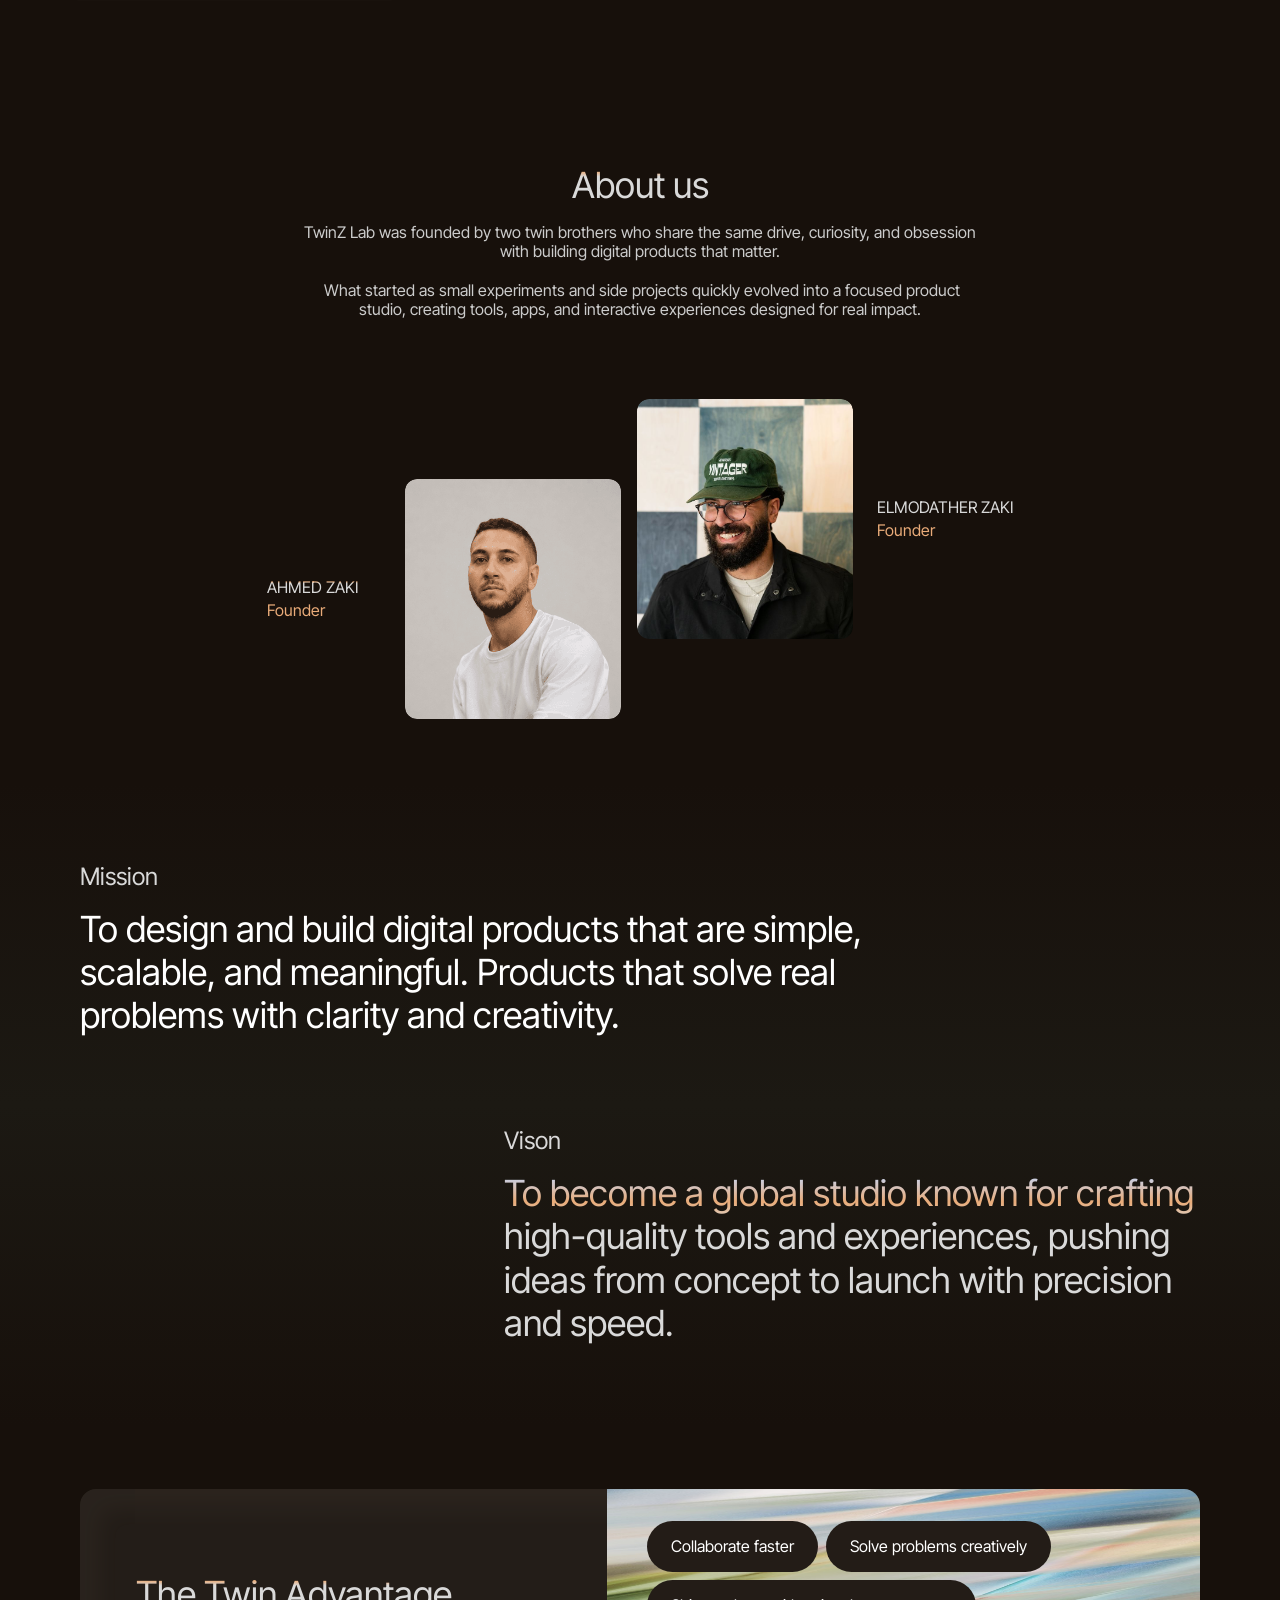
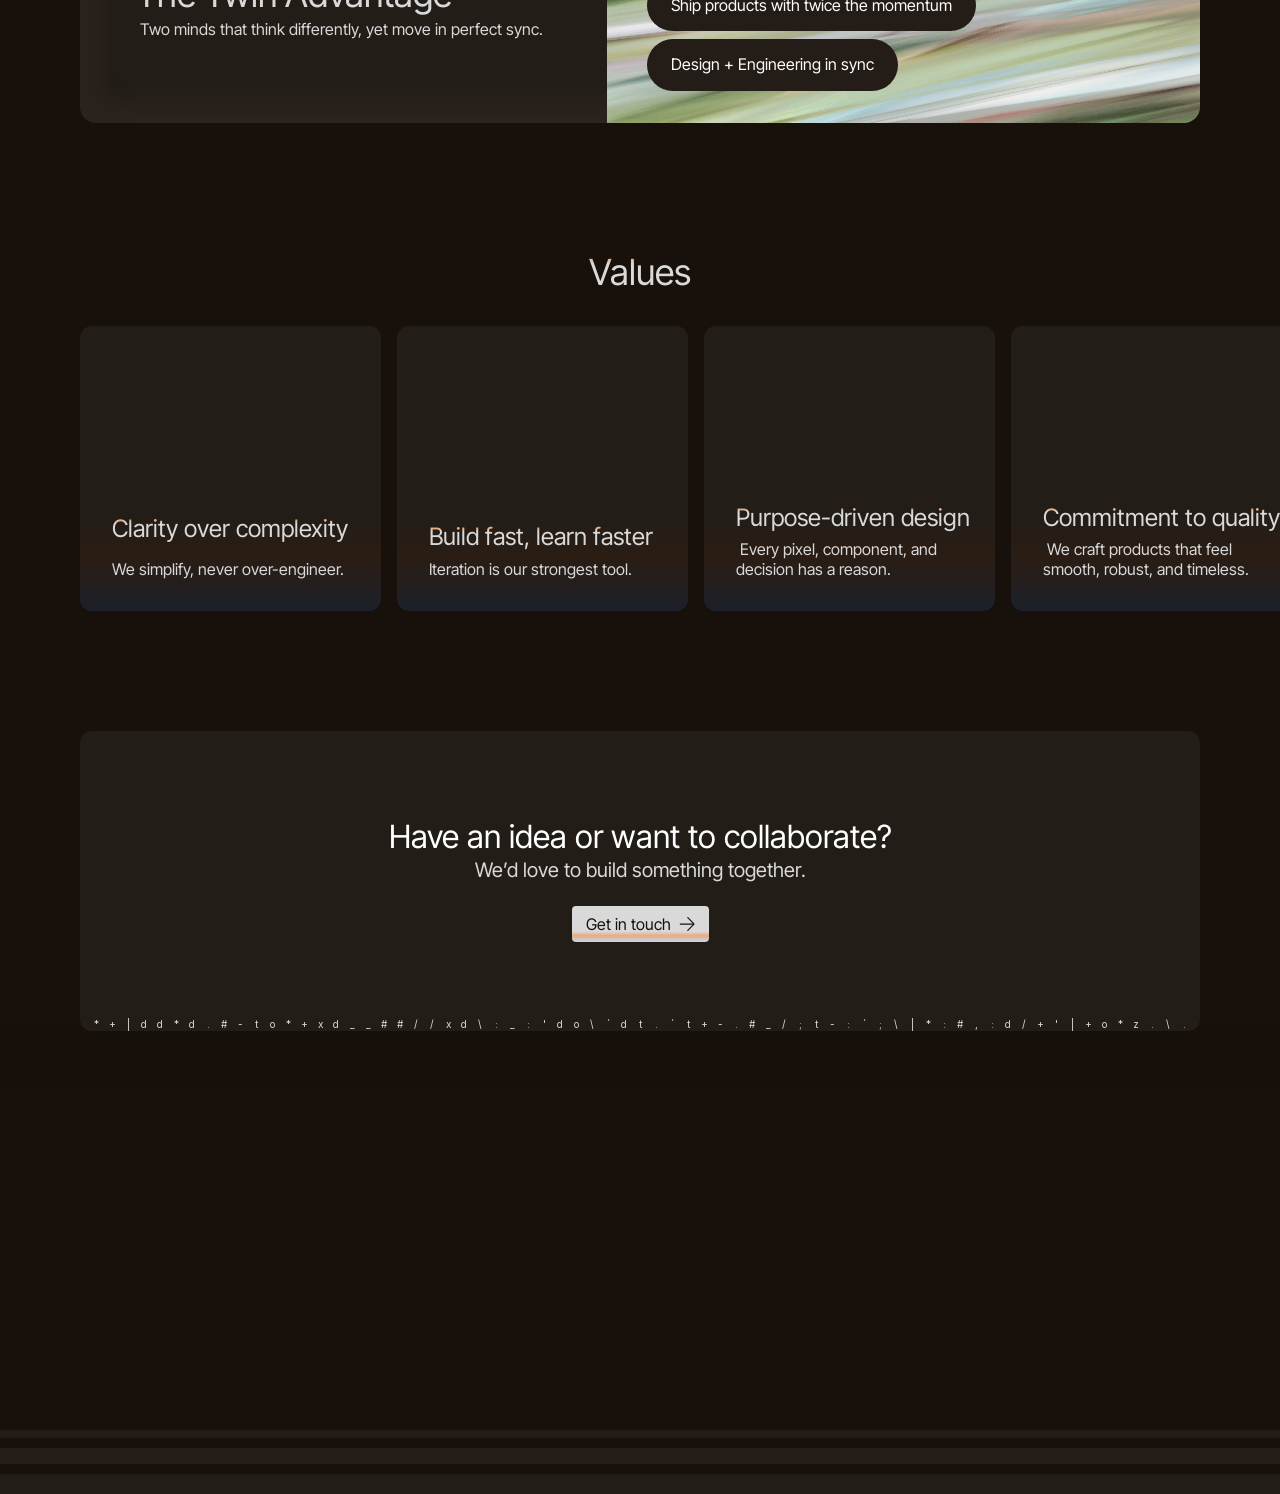
==== commit 66a1c424: "Remove Framer editor footprints and rebrand Twinzlab Disable the Framer Edit Content pencil (EditorB" ====
--- a/about/index.html
+++ b/about/index.html
@@ -1,29 +1,64 @@
 <!doctype html>
-<!-- Made in Framer · framer.com ✨ -->
 <!-- Published Sep 22, 2026, 1:39 PM UTC -->
 <html dir="ltr">
-<head><script>(function(){var p=location.pathname;if(p.endsWith("/index.html")){history.replaceState(null,"",p.slice(0,-10))}})()</script><script>(function(){document.addEventListener("click",function(e){if(e.defaultPrevented||e.button!==0||e.metaKey||e.ctrlKey||e.shiftKey||e.altKey)return;var a=e.target&&e.target.closest?e.target.closest("a[href]"):null;if(!a)return;if(a.target&&a.target!=="_self")return;if(a.hasAttribute("download"))return;var href=a.getAttribute("href")||"";if(href.charAt(0)==="#")return;var u;try{u=new URL(a.href,location.href)}catch(err){return}if(u.origin!==location.origin)return;if(u.pathname===location.pathname&&u.hash)return;e.preventDefault();e.stopPropagation();location.assign(u.href)},true)})()</script><script>(function(){var M={"/sites/4wbC1HUnDVL6GYLCfaNijD/searchIndex-DEfCXdky0Uv3.json":"assets/framerusercontent.com/sites/4wbC1HUnDVL6GYLCfaNijD/searchIndex-DEfCXdky0Uv3.json","/sites/4wbC1HUnDVL6GYLCfaNijD/searchIndex-TkpOKrHtNekf.json":"assets/framerusercontent.com/sites/4wbC1HUnDVL6GYLCfaNijD/searchIndex-TkpOKrHtNekf.json","/sites/icons/default-favicon-light.v1.png":"assets/framerusercontent.com/sites/icons/default-favicon-light.v1.png","/sites/icons/default-favicon-dark.v1.png":"assets/framerusercontent.com/sites/icons/default-favicon-dark.v1.png","/sites/icons/default-touch-icon.v3.png":"assets/framerusercontent.com/sites/icons/default-touch-icon.v3.png","/assets/5vvr9Vy74if2I6bQbJvbw7SY1pQ.woff2":"assets/framerusercontent.com/assets/5vvr9Vy74if2I6bQbJvbw7SY1pQ.woff2","/assets/EOr0mi4hNtlgWNn9if640EZzXCo.woff2":"assets/framerusercontent.com/assets/EOr0mi4hNtlgWNn9if640EZzXCo.woff2","/assets/Y9k9QrlZAqio88Klkmbd8VoMQc.woff2":"assets/framerusercontent.com/assets/Y9k9QrlZAqio88Klkmbd8VoMQc.woff2","/assets/OYrD2tBIBPvoJXiIHnLoOXnY9M.woff2":"assets/framerusercontent.com/assets/OYrD2tBIBPvoJXiIHnLoOXnY9M.woff2","/assets/JeYwfuaPfZHQhEG8U5gtPDZ7WQ.woff2":"assets/framerusercontent.com/assets/JeYwfuaPfZHQhEG8U5gtPDZ7WQ.woff2","/assets/GrgcKwrN6d3Uz8EwcLHZxwEfC4.woff2":"assets/framerusercontent.com/assets/GrgcKwrN6d3Uz8EwcLHZxwEfC4.woff2","/assets/b6Y37FthZeALduNqHicBT6FutY.woff2":"assets/framerusercontent.com/assets/b6Y37FthZeALduNqHicBT6FutY.woff2","/assets/DpPBYI0sL4fYLgAkX8KXOPVt7c.woff2":"assets/framerusercontent.com/assets/DpPBYI0sL4fYLgAkX8KXOPVt7c.woff2","/assets/4RAEQdEOrcnDkhHiiCbJOw92Lk.woff2":"assets/framerusercontent.com/assets/4RAEQdEOrcnDkhHiiCbJOw92Lk.woff2","/assets/1K3W8DizY3v4emK8Mb08YHxTbs.woff2":"assets/framerusercontent.com/assets/1K3W8DizY3v4emK8Mb08YHxTbs.woff2","/assets/tUSCtfYVM1I1IchuyCwz9gDdQ.woff2":"assets/framerusercontent.com/assets/tUSCtfYVM1I1IchuyCwz9gDdQ.woff2","/assets/VgYFWiwsAC5OYxAycRXXvhze58.woff2":"assets/framerusercontent.com/assets/VgYFWiwsAC5OYxAycRXXvhze58.woff2","/assets/syRNPWzAMIrcJ3wIlPIP43KjQs.woff2":"assets/framerusercontent.com/assets/syRNPWzAMIrcJ3wIlPIP43KjQs.woff2","/assets/GIryZETIX4IFypco5pYZONKhJIo.woff2":"assets/framerusercontent.com/assets/GIryZETIX4IFypco5pYZONKhJIo.woff2","/assets/H89BbHkbHDzlxZzxi8uPzTsp90.woff2":"assets/framerusercontent.com/assets/H89BbHkbHDzlxZzxi8uPzTsp90.woff2","/assets/u6gJwDuwB143kpNK1T1MDKDWkMc.woff2":"assets/framerusercontent.com/assets/u6gJwDuwB143kpNK1T1MDKDWkMc.woff2","/assets/43sJ6MfOPh1LCJt46OvyDuSbA6o.woff2":"assets/framerusercontent.com/assets/43sJ6MfOPh1LCJt46OvyDuSbA6o.woff2","/assets/wccHG0r4gBDAIRhfHiOlq6oEkqw.woff2":"assets/framerusercontent.com/assets/wccHG0r4gBDAIRhfHiOlq6oEkqw.woff2","/assets/WZ367JPwf9bRW6LdTHN8rXgSjw.woff2":"assets/framerusercontent.com/assets/WZ367JPwf9bRW6LdTHN8rXgSjw.woff2","/assets/ia3uin3hQWqDrVloC1zEtYHWw.woff2":"assets/framerusercontent.com/assets/ia3uin3hQWqDrVloC1zEtYHWw.woff2","/assets/2A4Xx7CngadFGlVV4xrO06OBHY.woff2":"assets/framerusercontent.com/assets/2A4Xx7CngadFGlVV4xrO06OBHY.woff2","/assets/CfMzU8w2e7tHgF4T4rATMPuWosA.woff2":"assets/framerusercontent.com/assets/CfMzU8w2e7tHgF4T4rATMPuWosA.woff2","/assets/867QObYax8ANsfX4TGEVU9YiCM.woff2":"assets/framerusercontent.com/assets/867QObYax8ANsfX4TGEVU9YiCM.woff2","/assets/Oyn2ZbENFdnW7mt2Lzjk1h9Zb9k.woff2":"assets/framerusercontent.com/assets/Oyn2ZbENFdnW7mt2Lzjk1h9Zb9k.woff2","/assets/cdAe8hgZ1cMyLu9g005pAW3xMo.woff2":"assets/framerusercontent.com/assets/cdAe8hgZ1cMyLu9g005pAW3xMo.woff2","/assets/DOfvtmE1UplCq161m6Hj8CSQYg.woff2":"assets/framerusercontent.com/assets/DOfvtmE1UplCq161m6Hj8CSQYg.woff2","/assets/pKRFNWFoZl77qYCAIp84lN1h944.woff2":"assets/framerusercontent.com/assets/pKRFNWFoZl77qYCAIp84lN1h944.woff2","/assets/tKtBcDnBMevsEEJKdNGhhkLzYo.woff2":"assets/framerusercontent.com/assets/tKtBcDnBMevsEEJKdNGhhkLzYo.woff2","/images/5wNTXuzFxrzH948E1qX2FNXw.png?scale-down-to=1024&width=1024&height=1404":"assets/framerusercontent.com/images/5wNTXuzFxrzH948E1qX2FNXw.1wlte4w.png","/images/5wNTXuzFxrzH948E1qX2FNXw.png?width=1024&height=1404":"assets/framerusercontent.com/images/5wNTXuzFxrzH948E1qX2FNXw.0gxhl1z.png","/images/OWvAUBBB8qptyC9zyq5FvfxpHk.png?scale-down-to=1024&width=1764&height=2376":"assets/framerusercontent.com/images/OWvAUBBB8qptyC9zyq5FvfxpHk.0em82hq.png","/images/OWvAUBBB8qptyC9zyq5FvfxpHk.png?scale-down-to=2048&width=1764&height=2376":"assets/framerusercontent.com/images/OWvAUBBB8qptyC9zyq5FvfxpHk.1tldzgt.png","/images/OWvAUBBB8qptyC9zyq5FvfxpHk.png?width=1764&height=2376":"assets/framerusercontent.com/images/OWvAUBBB8qptyC9zyq5FvfxpHk.0wchnkd.png","/images/ERl4FbIK9Zc9DdUWeg5PBvwyXkI.png?scale-down-to=1024&width=1472&height=1962":"assets/framerusercontent.com/images/ERl4FbIK9Zc9DdUWeg5PBvwyXkI.02rko28.png","/images/ERl4FbIK9Zc9DdUWeg5PBvwyXkI.png?width=1472&height=1962":"assets/framerusercontent.com/images/ERl4FbIK9Zc9DdUWeg5PBvwyXkI.18v604f.png","/images/EPMXEtXcnyPih3tSHgm97QY.png?scale-down-to=1024&width=736&height=1084":"assets/framerusercontent.com/images/EPMXEtXcnyPih3tSHgm97QY.0llhbxj.png","/images/EPMXEtXcnyPih3tSHgm97QY.png?width=736&height=1084":"assets/framerusercontent.com/images/EPMXEtXcnyPih3tSHgm97QY.0uju136.png","/images/VhEu9cf5LpciwH732bDtwPgPrU.png?width=736&height=981":"assets/framerusercontent.com/images/VhEu9cf5LpciwH732bDtwPgPrU.0of8tct.png","/sites/4wbC1HUnDVL6GYLCfaNijD/rolldown-runtime.Dh6celcD.mjs":"assets/framerusercontent.com/sites/4wbC1HUnDVL6GYLCfaNijD/rolldown-runtime.Dh6celcD.mjs","/sites/4wbC1HUnDVL6GYLCfaNijD/react.D20wc1Tc.mjs":"assets/framerusercontent.com/sites/4wbC1HUnDVL6GYLCfaNijD/react.D20wc1Tc.mjs","/sites/4wbC1HUnDVL6GYLCfaNijD/motion.D6FgqyJb.mjs":"assets/framerusercontent.com/sites/4wbC1HUnDVL6GYLCfaNijD/motion.D6FgqyJb.mjs","/sites/4wbC1HUnDVL6GYLCfaNijD/framer.CGkvXhO0.mjs":"assets/framerusercontent.com/sites/4wbC1HUnDVL6GYLCfaNijD/framer.CGkvXhO0.mjs","/sites/4wbC1HUnDVL6GYLCfaNijD/xzZh76NOK.J_AKAmdp.mjs":"assets/framerusercontent.com/sites/4wbC1HUnDVL6GYLCfaNijD/xzZh76NOK.J_AKAmdp.mjs","/sites/4wbC1HUnDVL6GYLCfaNijD/ZLixWQHwXAzILUA89WILtxq3lKpxb36SN2ptjePSkAs.Dlw_FQaN.mjs":"assets/framerusercontent.com/sites/4wbC1HUnDVL6GYLCfaNijD/ZLixWQHwXAzILUA89WILtxq3lKpxb36SN2ptjePSkAs.Dlw_FQaN.mjs","/sites/4wbC1HUnDVL6GYLCfaNijD/I5DkO70SubCGeDmUZuynrx3pKRND2GYQriDfxC1imHc.FEQmywUn.mjs":"assets/framerusercontent.com/sites/4wbC1HUnDVL6GYLCfaNijD/I5DkO70SubCGeDmUZuynrx3pKRND2GYQriDfxC1imHc.FEQmywUn.mjs","/sites/4wbC1HUnDVL6GYLCfaNijD/shared-lib.D8apzt1x.mjs":"assets/framerusercontent.com/sites/4wbC1HUnDVL6GYLCfaNijD/shared-lib.D8apzt1x.mjs","/sites/4wbC1HUnDVL6GYLCfaNijD/script_main.D2LobRky.mjs":"assets/framerusercontent.com/sites/4wbC1HUnDVL6GYLCfaNijD/script_main.D2LobRky.mjs","/images/KHJXcSHR1XXawvB3GiOoln4n9Fg.jpg?scale-down-to=512&width=4565&height=3888":"assets/framerusercontent.com/images/KHJXcSHR1XXawvB3GiOoln4n9Fg.114qk3i.jpg","/images/KHJXcSHR1XXawvB3GiOoln4n9Fg.jpg?scale-down-to=1024&width=4565&height=3888":"assets/framerusercontent.com/images/KHJXcSHR1XXawvB3GiOoln4n9Fg.1frisy3.jpg","/images/KHJXcSHR1XXawvB3GiOoln4n9Fg.jpg?scale-down-to=2048&width=4565&height=3888":"assets/framerusercontent.com/images/KHJXcSHR1XXawvB3GiOoln4n9Fg.1rfb8ic.jpg","/images/KHJXcSHR1XXawvB3GiOoln4n9Fg.jpg?scale-down-to=4096&width=4565&height=3888":"assets/framerusercontent.com/images/KHJXcSHR1XXawvB3GiOoln4n9Fg.01gbidz.jpg","/images/KHJXcSHR1XXawvB3GiOoln4n9Fg.jpg?width=4565&height=3888":"assets/framerusercontent.com/images/KHJXcSHR1XXawvB3GiOoln4n9Fg.1f6i0lw.jpg","/images/eaGTdL1Y6fiZm7RNrpgyVO8Ymps.jpg?width=736&height=917":"assets/framerusercontent.com/images/eaGTdL1Y6fiZm7RNrpgyVO8Ymps.0mqmx3e.jpg","/images/xjnUozwBcroSgyqhO9rSPKg1Dr0.jpg?scale-down-to=1024&width=1024&height=1536":"assets/framerusercontent.com/images/xjnUozwBcroSgyqhO9rSPKg1Dr0.1rrmnwm.jpg","/images/xjnUozwBcroSgyqhO9rSPKg1Dr0.jpg?width=1024&height=1536":"assets/framerusercontent.com/images/xjnUozwBcroSgyqhO9rSPKg1Dr0.0mvmq25.jpg","/images/QKhuSh311lC3mo2hc5PMnQAW8.png?scale-down-to=512&width=680&height=204":"assets/framerusercontent.com/images/QKhuSh311lC3mo2hc5PMnQAW8.092t4qj.png","/images/QKhuSh311lC3mo2hc5PMnQAW8.png?width=680&height=204":"assets/framerusercontent.com/images/QKhuSh311lC3mo2hc5PMnQAW8.0h7b8pd.png","/images/z7F9FHd73S3X6SGNm0x5H7eoYw.png?scale-down-to=512&width=892&height=204":"assets/framerusercontent.com/images/z7F9FHd73S3X6SGNm0x5H7eoYw.0j57vyw.png","/images/z7F9FHd73S3X6SGNm0x5H7eoYw.png?width=892&height=204":"assets/framerusercontent.com/images/z7F9FHd73S3X6SGNm0x5H7eoYw.05p1p1q.png","/images/MU0E3fIcm0KokSLkuutqOMT08.png?scale-down-to=512&width=1304&height=204":"assets/framerusercontent.com/images/MU0E3fIcm0KokSLkuutqOMT08.0xk2aev.png","/images/MU0E3fIcm0KokSLkuutqOMT08.png?scale-down-to=1024&width=1304&height=204":"assets/framerusercontent.com/images/MU0E3fIcm0KokSLkuutqOMT08.193roc8.png","/images/MU0E3fIcm0KokSLkuutqOMT08.png?width=1304&height=204":"assets/framerusercontent.com/images/MU0E3fIcm0KokSLkuutqOMT08.07tkspt.png","/images/Y3r5aZluLj0QVBkmYgLyFoEXiM.png?scale-down-to=512&width=1868&height=204":"assets/framerusercontent.com/images/Y3r5aZluLj0QVBkmYgLyFoEXiM.1jn5c2u.png","/images/Y3r5aZluLj0QVBkmYgLyFoEXiM.png?scale-down-to=1024&width=1868&height=204":"assets/framerusercontent.com/images/Y3r5aZluLj0QVBkmYgLyFoEXiM.020kqzp.png","/images/Y3r5aZluLj0QVBkmYgLyFoEXiM.png?width=1868&height=204":"assets/framerusercontent.com/images/Y3r5aZluLj0QVBkmYgLyFoEXiM.0khj1e8.png","/sites/4wbC1HUnDVL6GYLCfaNijD/yx-adpuVsdGhmiLUv5Qkiuw-CXOUc0b5k-WM5rCk3ys.CzHPG6Rt.mjs":"assets/framerusercontent.com/sites/4wbC1HUnDVL6GYLCfaNijD/yx-adpuVsdGhmiLUv5Qkiuw-CXOUc0b5k-WM5rCk3ys.CzHPG6Rt.mjs","/sites/4wbC1HUnDVL6GYLCfaNijD/1KhtaoUybl6JUoy4-DUXr-lSAJliY13bCpWr3nDCOfA.BzdNgoCc.mjs":"assets/framerusercontent.com/sites/4wbC1HUnDVL6GYLCfaNijD/1KhtaoUybl6JUoy4-DUXr-lSAJliY13bCpWr3nDCOfA.BzdNgoCc.mjs","/images/QR7y9eZA7mXlIO7C2ukEv0els.png?width=320&height=140":"assets/framerusercontent.com/images/QR7y9eZA7mXlIO7C2ukEv0els.1p74yqr.png","/images/4vOIkVjZtxWl6L2eE4Z4jc2DVCQ.png?scale-down-to=512&width=3600&height=897":"assets/framerusercontent.com/images/4vOIkVjZtxWl6L2eE4Z4jc2DVCQ.0kim7qm.png","/images/4vOIkVjZtxWl6L2eE4Z4jc2DVCQ.png?scale-down-to=1024&width=3600&height=897":"assets/framerusercontent.com/images/4vOIkVjZtxWl6L2eE4Z4jc2DVCQ.134p5dp.png","/images/4vOIkVjZtxWl6L2eE4Z4jc2DVCQ.png?scale-down-to=2048&width=3600&height=897":"assets/framerusercontent.com/images/4vOIkVjZtxWl6L2eE4Z4jc2DVCQ.0c0hsec.png","/images/4vOIkVjZtxWl6L2eE4Z4jc2DVCQ.png?width=3600&height=897":"assets/framerusercontent.com/images/4vOIkVjZtxWl6L2eE4Z4jc2DVCQ.07rbw3o.png","/sites/4wbC1HUnDVL6GYLCfaNijD/uNvUQUH_e3dat3doMjg_o-CO4P2Upe6IZkOJm8uCeo4.De5xg7Hn.mjs":"assets/framerusercontent.com/sites/4wbC1HUnDVL6GYLCfaNijD/uNvUQUH_e3dat3doMjg_o-CO4P2Upe6IZkOJm8uCeo4.De5xg7Hn.mjs","/sites/4wbC1HUnDVL6GYLCfaNijD/j_SdNZuQIHwcej-mAOCZB7Q4xnfhj-zTPuNJLC5btBc.D-N9AhjI.mjs":"assets/framerusercontent.com/sites/4wbC1HUnDVL6GYLCfaNijD/j_SdNZuQIHwcej-mAOCZB7Q4xnfhj-zTPuNJLC5btBc.D-N9AhjI.mjs","/sites/4wbC1HUnDVL6GYLCfaNijD/SitesNotFoundPage.js@1.4.DkVKB536.mjs":"assets/framerusercontent.com/sites/4wbC1HUnDVL6GYLCfaNijD/SitesNotFoundPage.js@1.4.DkVKB536.mjs","/sites/4wbC1HUnDVL6GYLCfaNijD/b3JZbrpKtKMZL63x2leUXwRHgidARb05pHdFHGCvyjw.wFUEeHC7.mjs":"assets/framerusercontent.com/sites/4wbC1HUnDVL6GYLCfaNijD/b3JZbrpKtKMZL63x2leUXwRHgidARb05pHdFHGCvyjw.wFUEeHC7.mjs","/sites/4wbC1HUnDVL6GYLCfaNijD/J1LWJOD1Qg_o5rItbz2DgygRxRinIbIrnioXYkrONco.BD6dFGHl.mjs":"assets/framerusercontent.com/sites/4wbC1HUnDVL6GYLCfaNijD/J1LWJOD1Qg_o5rItbz2DgygRxRinIbIrnioXYkrONco.BD6dFGHl.mjs","/sites/4wbC1HUnDVL6GYLCfaNijD/boDAYvS3__SkcRCdf0CEQhrtyOOKi3ow46GD-LLVPCc.BcNb0lKg.mjs":"assets/framerusercontent.com/sites/4wbC1HUnDVL6GYLCfaNijD/boDAYvS3__SkcRCdf0CEQhrtyOOKi3ow46GD-LLVPCc.BcNb0lKg.mjs","/sites/4wbC1HUnDVL6GYLCfaNijD/PX9hIOIVM.DqUuWrHf.mjs":"assets/framerusercontent.com/sites/4wbC1HUnDVL6GYLCfaNijD/PX9hIOIVM.DqUuWrHf.mjs","/images/9VwT053xK0dqx3RWzJm9EDi90o.png?scale-down-to=1200&width=2400&height=1330":"assets/framerusercontent.com/images/9VwT053xK0dqx3RWzJm9EDi90o.1eb8a1b.png","/assets/hyOgCu0Xnghbimh0pE8QTvtt2AU.woff2":"assets/framerusercontent.com/assets/hyOgCu0Xnghbimh0pE8QTvtt2AU.woff2","/assets/NeGmSOXrPBfEFIy5YZeHq17LEDA.woff2":"assets/framerusercontent.com/assets/NeGmSOXrPBfEFIy5YZeHq17LEDA.woff2","/assets/oYaAX5himiTPYuN8vLWnqBbfD2s.woff2":"assets/framerusercontent.com/assets/oYaAX5himiTPYuN8vLWnqBbfD2s.woff2","/assets/lEJLP4R0yuCaMCjSXYHtJw72M.woff2":"assets/framerusercontent.com/assets/lEJLP4R0yuCaMCjSXYHtJw72M.woff2","/assets/cRJyLNuTJR5jbyKzGi33wU9cqIQ.woff2":"assets/framerusercontent.com/assets/cRJyLNuTJR5jbyKzGi33wU9cqIQ.woff2","/assets/1ZFS7N918ojhhd0nQWdj3jz4w.woff2":"assets/framerusercontent.com/assets/1ZFS7N918ojhhd0nQWdj3jz4w.woff2","/assets/A0Wcc7NgXMjUuFdquHDrIZpzZw0.woff2":"assets/framerusercontent.com/assets/A0Wcc7NgXMjUuFdquHDrIZpzZw0.woff2","/assets/5A3Ce6C9YYmCjpQx9M4inSaKU.woff2":"assets/framerusercontent.com/assets/5A3Ce6C9YYmCjpQx9M4inSaKU.woff2","/assets/Qx95Xyt0Ka3SGhinnbXIGpEIyP4.woff2":"assets/framerusercontent.com/assets/Qx95Xyt0Ka3SGhinnbXIGpEIyP4.woff2","/assets/6mJuEAguuIuMog10gGvH5d3cl8.woff2":"assets/framerusercontent.com/assets/6mJuEAguuIuMog10gGvH5d3cl8.woff2","/assets/xYYWaj7wCU5zSQH0eXvSaS19wo.woff2":"assets/framerusercontent.com/assets/xYYWaj7wCU5zSQH0eXvSaS19wo.woff2","/assets/otTaNuNpVK4RbdlT7zDDdKvQBA.woff2":"assets/framerusercontent.com/assets/otTaNuNpVK4RbdlT7zDDdKvQBA.woff2","/assets/d3tHnaQIAeqiE5hGcRw4mmgWYU.woff2":"assets/framerusercontent.com/assets/d3tHnaQIAeqiE5hGcRw4mmgWYU.woff2","/assets/DolVirEGb34pEXEp8t8FQBSK4.woff2":"assets/framerusercontent.com/assets/DolVirEGb34pEXEp8t8FQBSK4.woff2","/sites/4wbC1HUnDVL6GYLCfaNijD/KZCRndFLsnLVmtqi7Gs1UKajO-Lr1V7UmagVHfqpmbQ.FDPvFhW1.mjs":"assets/framerusercontent.com/sites/4wbC1HUnDVL6GYLCfaNijD/KZCRndFLsnLVmtqi7Gs1UKajO-Lr1V7UmagVHfqpmbQ.FDPvFhW1.mjs","/sites/4wbC1HUnDVL6GYLCfaNijD/sc61x67TYZyfcAB7CQElZIOFn81OvCzG684wFYKUl3U.x6xCcy_d.mjs":"assets/framerusercontent.com/sites/4wbC1HUnDVL6GYLCfaNijD/sc61x67TYZyfcAB7CQElZIOFn81OvCzG684wFYKUl3U.x6xCcy_d.mjs","/third-party-assets/fontshare/":"assets/framerusercontent.com/third-party-assets/fontshare/index","/sites/4wbC1HUnDVL6GYLCfaNijD/google-YSYBFRE6.BZ57zP5h.mjs":"assets/framerusercontent.com/sites/4wbC1HUnDVL6GYLCfaNijD/google-YSYBFRE6.BZ57zP5h.mjs","/sites/4wbC1HUnDVL6GYLCfaNijD/fontshare-TIA7QUPT.CjCmvCKY.mjs":"assets/framerusercontent.com/sites/4wbC1HUnDVL6GYLCfaNijD/fontshare-TIA7QUPT.CjCmvCKY.mjs","/sites/4wbC1HUnDVL6GYLCfaNijD/google-H6SFY4F5.5HW9yzMR.mjs":"assets/framerusercontent.com/sites/4wbC1HUnDVL6GYLCfaNijD/google-H6SFY4F5.5HW9yzMR.mjs","/sites/4wbC1HUnDVL6GYLCfaNijD/fontshare-PZLWRK4B.CuFl42Lb.mjs":"assets/framerusercontent.com/sites/4wbC1HUnDVL6GYLCfaNijD/fontshare-PZLWRK4B.CuFl42Lb.mjs","/sites/4wbC1HUnDVL6GYLCfaNijD/framer-font-RD2SUPQH.BV4yRwNx.mjs":"assets/framerusercontent.com/sites/4wbC1HUnDVL6GYLCfaNijD/framer-font-RD2SUPQH.BV4yRwNx.mjs","/sites/4wbC1HUnDVL6GYLCfaNijD/google-EGNT223R.4Zga1324.mjs":"assets/framerusercontent.com/sites/4wbC1HUnDVL6GYLCfaNijD/google-EGNT223R.4Zga1324.mjs","/sites/4wbC1HUnDVL6GYLCfaNijD/fontshare-SXU5BGFE.DwUZJPwH.mjs":"assets/framerusercontent.com/sites/4wbC1HUnDVL6GYLCfaNijD/fontshare-SXU5BGFE.DwUZJPwH.mjs","/chunk-BAHUFDKX.mjs":"assets/app.framerstatic.com/chunk-BAHUFDKX.mjs","/chunk-6W2K2MOG.mjs":"assets/app.framerstatic.com/chunk-6W2K2MOG.mjs","/editorbar.PARCUZAY.mjs":"assets/app.framerstatic.com/editorbar.PARCUZAY.mjs","/chunk-WLHSDIGQ.mjs":"assets/app.framerstatic.com/chunk-WLHSDIGQ.mjs","/chunk-YRQ7G4QH.mjs":"assets/app.framerstatic.com/chunk-YRQ7G4QH.mjs","/chunk-WOEOGJ2W.mjs":"assets/app.framerstatic.com/chunk-WOEOGJ2W.mjs","/editorbar.T7C3RN3O.css":"assets/app.framerstatic.com/editorbar.T7C3RN3O.css","/EditButton-JSBAOQB4.mjs":"assets/app.framerstatic.com/EditButton-JSBAOQB4.mjs","/render-IED2CVS4.mjs":"assets/app.framerstatic.com/render-IED2CVS4.mjs","/chunk-VDA3GRFX.mjs":"assets/app.framerstatic.com/chunk-VDA3GRFX.mjs","/chunk-E3YBISDV.mjs":"assets/app.framerstatic.com/chunk-E3YBISDV.mjs","/chunk-2H4MUVXX.mjs":"assets/app.framerstatic.com/chunk-2H4MUVXX.mjs","/chunk-GCE6XRE4.mjs":"assets/app.framerstatic.com/chunk-GCE6XRE4.mjs","/chunk-FN4UUVUF.mjs":"assets/app.framerstatic.com/chunk-FN4UUVUF.mjs","/chunk-ROHJYNPZ.mjs":"assets/app.framerstatic.com/chunk-ROHJYNPZ.mjs","/chunk-W66X7GVB.mjs":"assets/app.framerstatic.com/chunk-W66X7GVB.mjs","/chunk-OBLCCTWZ.mjs":"assets/app.framerstatic.com/chunk-OBLCCTWZ.mjs","/chunk-SCCCCPCG.mjs":"assets/app.framerstatic.com/chunk-SCCCCPCG.mjs","/chunk-ASUY6MBG.mjs":"assets/app.framerstatic.com/chunk-ASUY6MBG.mjs","/chunk-UNTH6S73.mjs":"assets/app.framerstatic.com/chunk-UNTH6S73.mjs","/chunk-YE4QPCYK.mjs":"assets/app.framerstatic.com/chunk-YE4QPCYK.mjs","/chunk-EDICM4ZE.mjs":"assets/app.framerstatic.com/chunk-EDICM4ZE.mjs","/chunk-GM6ZIJO3.mjs":"assets/app.framerstatic.com/chunk-GM6ZIJO3.mjs","/chunk-OBFX54BM.mjs":"assets/app.framerstatic.com/chunk-OBFX54BM.mjs","/chunk-5C7X4FEK.mjs":"assets/app.framerstatic.com/chunk-5C7X4FEK.mjs","/chunk-J5DVQA32.mjs":"assets/app.framerstatic.com/chunk-J5DVQA32.mjs","/chunk-MTT6DWBN.mjs":"assets/app.framerstatic.com/chunk-MTT6DWBN.mjs","/chunk-4MZFSIH2.mjs":"assets/app.framerstatic.com/chunk-4MZFSIH2.mjs","/chunk-PI4LEFBH.mjs":"assets/app.framerstatic.com/chunk-PI4LEFBH.mjs","/chunk-FIJLBKPU.mjs":"assets/app.framerstatic.com/chunk-FIJLBKPU.mjs","/chunk-Z6VUQ3QJ.mjs":"assets/app.framerstatic.com/chunk-Z6VUQ3QJ.mjs","/chunk-OMRVBBOI.mjs":"assets/app.framerstatic.com/chunk-OMRVBBOI.mjs","/chunk-ITWXP3Q5.mjs":"assets/app.framerstatic.com/chunk-ITWXP3Q5.mjs","/chunk-V3C5CSFI.mjs":"assets/app.framerstatic.com/chunk-V3C5CSFI.mjs","/chunk-5U4SUQEI.mjs":"assets/app.framerstatic.com/chunk-5U4SUQEI.mjs","/chunk-C5Y5YWSH.mjs":"assets/app.framerstatic.com/chunk-C5Y5YWSH.mjs","/chunk-THLXULOJ.mjs":"assets/app.framerstatic.com/chunk-THLXULOJ.mjs","/chunk-SAZULEG5.mjs":"assets/app.framerstatic.com/chunk-SAZULEG5.mjs","/chunk-SPWSWTND.mjs":"assets/app.framerstatic.com/chunk-SPWSWTND.mjs","/chunk-FLBG7PWI.mjs":"assets/app.framerstatic.com/chunk-FLBG7PWI.mjs","/chunk-LDRFGW2T.mjs":"assets/app.framerstatic.com/chunk-LDRFGW2T.mjs","/chunk-Z66WCEU2.mjs":"assets/app.framerstatic.com/chunk-Z66WCEU2.mjs","/chunk-73DCT4FW.mjs":"assets/app.framerstatic.com/chunk-73DCT4FW.mjs","/chunk-Q652OIYH.mjs":"assets/app.framerstatic.com/chunk-Q652OIYH.mjs","/chunk-L2QYKMOJ.mjs":"assets/app.framerstatic.com/chunk-L2QYKMOJ.mjs","/chunk-3UST277J.mjs":"assets/app.framerstatic.com/chunk-3UST277J.mjs","/chunk-SPYOA764.mjs":"assets/app.framerstatic.com/chunk-SPYOA764.mjs","/chunk-P2EHRTSW.mjs":"assets/app.framerstatic.com/chunk-P2EHRTSW.mjs","/chunk-TBIEYZSY.mjs":"assets/app.framerstatic.com/chunk-TBIEYZSY.mjs","/chunk-CQFDQWO5.mjs":"assets/app.framerstatic.com/chunk-CQFDQWO5.mjs","/chunk-HOW5W3JA.mjs":"assets/app.framerstatic.com/chunk-HOW5W3JA.mjs","/chunk-X4EYKLAQ.mjs":"assets/app.framerstatic.com/chunk-X4EYKLAQ.mjs","/chunk-QDBXEUMZ.mjs":"assets/app.framerstatic.com/chunk-QDBXEUMZ.mjs","/chunk-AYYBTPZU.mjs":"assets/app.framerstatic.com/chunk-AYYBTPZU.mjs","/chunk-NSRT2ZQH.mjs":"assets/app.framerstatic.com/chunk-NSRT2ZQH.mjs","/chunk-VBCXFFMV.mjs":"assets/app.framerstatic.com/chunk-VBCXFFMV.mjs","/chunk-UYIYJ4FN.mjs":"assets/app.framerstatic.com/chunk-UYIYJ4FN.mjs","/chunk-TAWBAA4D.mjs":"assets/app.framerstatic.com/chunk-TAWBAA4D.mjs","/chunk-T7NX2NGB.mjs":"assets/app.framerstatic.com/chunk-T7NX2NGB.mjs","/chunk-2XPBDQIU.mjs":"assets/app.framerstatic.com/chunk-2XPBDQIU.mjs","/chunk-XQYTUJYG.mjs":"assets/app.framerstatic.com/chunk-XQYTUJYG.mjs","/chunk-55TTHWOQ.mjs":"assets/app.framerstatic.com/chunk-55TTHWOQ.mjs","/chunk-JQQVRMNM.mjs":"assets/app.framerstatic.com/chunk-JQQVRMNM.mjs","/chunk-EZMDKA7N.mjs":"assets/app.framerstatic.com/chunk-EZMDKA7N.mjs","/chunk-P3P2Q75U.mjs":"assets/app.framerstatic.com/chunk-P3P2Q75U.mjs","/chunk-WQ2SFN3F.mjs":"assets/app.framerstatic.com/chunk-WQ2SFN3F.mjs","/chunk-XNZRDAH2.mjs":"assets/app.framerstatic.com/chunk-XNZRDAH2.mjs","/chunk-2TDYTTQ7.mjs":"assets/app.framerstatic.com/chunk-2TDYTTQ7.mjs","/chunk-ZHEXTBMH.mjs":"assets/app.framerstatic.com/chunk-ZHEXTBMH.mjs","/chunk-2OYYSC7Y.mjs":"assets/app.framerstatic.com/chunk-2OYYSC7Y.mjs","/chunk-XY5XQ5SR.mjs":"assets/app.framerstatic.com/chunk-XY5XQ5SR.mjs","/chunk-I46TPHMS.mjs":"assets/app.framerstatic.com/chunk-I46TPHMS.mjs","/chunk-FENFGJIW.mjs":"assets/app.framerstatic.com/chunk-FENFGJIW.mjs","/chunk-WFBCHK4S.mjs":"assets/app.framerstatic.com/chunk-WFBCHK4S.mjs","/chunk-HQMZV6DP.mjs":"assets/app.framerstatic.com/chunk-HQMZV6DP.mjs","/chunk-YGN7H5WF.mjs":"assets/app.framerstatic.com/chunk-YGN7H5WF.mjs","/chunk-SR2NVY3J.mjs":"assets/app.framerstatic.com/chunk-SR2NVY3J.mjs","/chunk-SFAGFBDE.mjs":"assets/app.framerstatic.com/chunk-SFAGFBDE.mjs","/chunk-WWAPNTNC.mjs":"assets/app.framerstatic.com/chunk-WWAPNTNC.mjs","/chunk-VL36AUXC.mjs":"assets/app.framerstatic.com/chunk-VL36AUXC.mjs","/chunk-7AUGB2CM.mjs":"assets/app.framerstatic.com/chunk-7AUGB2CM.mjs","/chunk-ZRYKVWJA.mjs":"assets/app.framerstatic.com/chunk-ZRYKVWJA.mjs","/chunk-G5MFIWCZ.mjs":"assets/app.framerstatic.com/chunk-G5MFIWCZ.mjs","/chunk-WPWSHZF5.mjs":"assets/app.framerstatic.com/chunk-WPWSHZF5.mjs","/chunk-YFZDEJ5H.mjs":"assets/app.framerstatic.com/chunk-YFZDEJ5H.mjs","/chunk-D3SZBJZX.mjs":"assets/app.framerstatic.com/chunk-D3SZBJZX.mjs","/chunk-2XVRQU4X.mjs":"assets/app.framerstatic.com/chunk-2XVRQU4X.mjs","/chunk-N2DJHBJE.mjs":"assets/app.framerstatic.com/chunk-N2DJHBJE.mjs","/chunk-XFC6OVIX.mjs":"assets/app.framerstatic.com/chunk-XFC6OVIX.mjs","/chunk-VNAJ22F5.mjs":"assets/app.framerstatic.com/chunk-VNAJ22F5.mjs","/chunk-Q3WX3LWW.mjs":"assets/app.framerstatic.com/chunk-Q3WX3LWW.mjs","/chunk-2Z4UPA7G.mjs":"assets/app.framerstatic.com/chunk-2Z4UPA7G.mjs","/chunk-FUMDHGSM.mjs":"assets/app.framerstatic.com/chunk-FUMDHGSM.mjs","/chunk-AZTPTJIU.mjs":"assets/app.framerstatic.com/chunk-AZTPTJIU.mjs","/chunk-3ZF63OSO.mjs":"assets/app.framerstatic.com/chunk-3ZF63OSO.mjs","/chunk-GMWPBMT2.mjs":"assets/app.framerstatic.com/chunk-GMWPBMT2.mjs","/chunk-CL6GX6H5.mjs":"assets/app.framerstatic.com/chunk-CL6GX6H5.mjs","/chunk-YY75G3LC.mjs":"assets/app.framerstatic.com/chunk-YY75G3LC.mjs","/chunk-BJIVG5HO.mjs":"assets/app.framerstatic.com/chunk-BJIVG5HO.mjs","/chunk-VDG2MPOQ.mjs":"assets/app.framerstatic.com/chunk-VDG2MPOQ.mjs","/chunk-4OXZBHRI.mjs":"assets/app.framerstatic.com/chunk-4OXZBHRI.mjs","/chunk-5Y36GTP3.mjs":"assets/app.framerstatic.com/chunk-5Y36GTP3.mjs","/chunk-FYUJQV6J.mjs":"assets/app.framerstatic.com/chunk-FYUJQV6J.mjs","/chunk-2BM47LJQ.mjs":"assets/app.framerstatic.com/chunk-2BM47LJQ.mjs","/chunk-PD3HCHCY.mjs":"assets/app.framerstatic.com/chunk-PD3HCHCY.mjs","/chunk-3J54CQAM.mjs":"assets/app.framerstatic.com/chunk-3J54CQAM.mjs","/chunk-P45QTZY6.mjs":"assets/app.framerstatic.com/chunk-P45QTZY6.mjs","/chunk-AYQKZXW6.mjs":"assets/app.framerstatic.com/chunk-AYQKZXW6.mjs","/chunk-VXLYYVOJ.mjs":"assets/app.framerstatic.com/chunk-VXLYYVOJ.mjs","/chunk-2YABGGH2.mjs":"assets/app.framerstatic.com/chunk-2YABGGH2.mjs","/chunk-7ZCOVLUS.mjs":"assets/app.framerstatic.com/chunk-7ZCOVLUS.mjs","/chunk-ANXOQHTL.mjs":"assets/app.framerstatic.com/chunk-ANXOQHTL.mjs","/chunk-LTEMP6RH.mjs":"assets/app.framerstatic.com/chunk-LTEMP6RH.mjs","/chunk-XYZPQWJL.mjs":"assets/app.framerstatic.com/chunk-XYZPQWJL.mjs","/chunk-HW4CRIQ3.mjs":"assets/app.framerstatic.com/chunk-HW4CRIQ3.mjs","/chunk-FUPTH5CC.mjs":"assets/app.framerstatic.com/chunk-FUPTH5CC.mjs","/chunk-47P32JLD.mjs":"assets/app.framerstatic.com/chunk-47P32JLD.mjs","/chunk-SYL6OKHD.mjs":"assets/app.framerstatic.com/chunk-SYL6OKHD.mjs","/chunk-OGQCKB6U.mjs":"assets/app.framerstatic.com/chunk-OGQCKB6U.mjs","/chunk-FLVO4WJT.mjs":"assets/app.framerstatic.com/chunk-FLVO4WJT.mjs","/chunk-4WXXSAR6.mjs":"assets/app.framerstatic.com/chunk-4WXXSAR6.mjs","/chunk-ZKCTCDT7.mjs":"assets/app.framerstatic.com/chunk-ZKCTCDT7.mjs","/chunk-K6L5GVTR.mjs":"assets/app.framerstatic.com/chunk-K6L5GVTR.mjs","/chunk-ZMTRWU6S.mjs":"assets/app.framerstatic.com/chunk-ZMTRWU6S.mjs","/chunk-4DZYYGMW.mjs":"assets/app.framerstatic.com/chunk-4DZYYGMW.mjs","/chunk-JOTEA4IC.mjs":"assets/app.framerstatic.com/chunk-JOTEA4IC.mjs","/chunk-VLGNAOWL.mjs":"assets/app.framerstatic.com/chunk-VLGNAOWL.mjs","/chunk-P6Q3LWLD.mjs":"assets/app.framerstatic.com/chunk-P6Q3LWLD.mjs","/chunk-3Q2X6TXS.mjs":"assets/app.framerstatic.com/chunk-3Q2X6TXS.mjs","/chunk-POPDNPJQ.mjs":"assets/app.framerstatic.com/chunk-POPDNPJQ.mjs","/chunk-TS24LVSZ.mjs":"assets/app.framerstatic.com/chunk-TS24LVSZ.mjs","/chunk-NKBHLXOY.mjs":"assets/app.framerstatic.com/chunk-NKBHLXOY.mjs","/chunk-3Q7ROSGO.mjs":"assets/app.framerstatic.com/chunk-3Q7ROSGO.mjs","/chunk-YQEVRFGW.mjs":"assets/app.framerstatic.com/chunk-YQEVRFGW.mjs","/chunk-AZXT5MI7.mjs":"assets/app.framerstatic.com/chunk-AZXT5MI7.mjs","/chunk-6VWSHGY2.mjs":"assets/app.framerstatic.com/chunk-6VWSHGY2.mjs","/chunk-DWEQS5LX.mjs":"assets/app.framerstatic.com/chunk-DWEQS5LX.mjs","/chunk-BJTPFQZ7.mjs":"assets/app.framerstatic.com/chunk-BJTPFQZ7.mjs","/chunk-7LRTGYQX.mjs":"assets/app.framerstatic.com/chunk-7LRTGYQX.mjs","/chunk-VD6KMVU6.mjs":"assets/app.framerstatic.com/chunk-VD6KMVU6.mjs","/chunk-FUQZY6JN.mjs":"assets/app.framerstatic.com/chunk-FUQZY6JN.mjs","/chunk-LGA6DRSR.mjs":"assets/app.framerstatic.com/chunk-LGA6DRSR.mjs","/chunk-4HRYW54D.mjs":"assets/app.framerstatic.com/chunk-4HRYW54D.mjs","/chunk-DMP2ZDLW.mjs":"assets/app.framerstatic.com/chunk-DMP2ZDLW.mjs","/chunk-EKYJNLIX.mjs":"assets/app.framerstatic.com/chunk-EKYJNLIX.mjs","/chunk-XVTPET7X.mjs":"assets/app.framerstatic.com/chunk-XVTPET7X.mjs","/chunk-HSXSG72K.mjs":"assets/app.framerstatic.com/chunk-HSXSG72K.mjs","/chunk-5ZFCTKOG.mjs":"assets/app.framerstatic.com/chunk-5ZFCTKOG.mjs","/chunk-IDTVCY65.mjs":"assets/app.framerstatic.com/chunk-IDTVCY65.mjs","/chunk-6US2BCGV.mjs":"assets/app.framerstatic.com/chunk-6US2BCGV.mjs","/chunk-YX57V7JF.mjs":"assets/app.framerstatic.com/chunk-YX57V7JF.mjs","/chunk-T7K6IZ6W.mjs":"assets/app.framerstatic.com/chunk-T7K6IZ6W.mjs","/chunk-SJ5ZASSS.mjs":"assets/app.framerstatic.com/chunk-SJ5ZASSS.mjs","/chunk-3PIOJLHR.mjs":"assets/app.framerstatic.com/chunk-3PIOJLHR.mjs","/chunk-YS3B4HMG.mjs":"assets/app.framerstatic.com/chunk-YS3B4HMG.mjs","/chunk-63PKWLSH.mjs":"assets/app.framerstatic.com/chunk-63PKWLSH.mjs","/chunk-P5P54LX6.mjs":"assets/app.framerstatic.com/chunk-P5P54LX6.mjs","/chunk-7WJ42D6X.mjs":"assets/app.framerstatic.com/chunk-7WJ42D6X.mjs","/chunk-3DO2FQVH.mjs":"assets/app.framerstatic.com/chunk-3DO2FQVH.mjs","/chunk-R3RMO3B5.mjs":"assets/app.framerstatic.com/chunk-R3RMO3B5.mjs","/chunk-GBD3AMAR.mjs":"assets/app.framerstatic.com/chunk-GBD3AMAR.mjs","/chunk-XWXAHGWM.mjs":"assets/app.framerstatic.com/chunk-XWXAHGWM.mjs","/chunk-ISW56VHA.mjs":"assets/app.framerstatic.com/chunk-ISW56VHA.mjs","/chunk-MYL546Y2.mjs":"assets/app.framerstatic.com/chunk-MYL546Y2.mjs","/chunk-ZKUJZ4D4.mjs":"assets/app.framerstatic.com/chunk-ZKUJZ4D4.mjs","/chunk-K6OVAZNO.mjs":"assets/app.framerstatic.com/chunk-K6OVAZNO.mjs","/chunk-QFU6OGL3.mjs":"assets/app.framerstatic.com/chunk-QFU6OGL3.mjs","/chunk-AHBUMA74.mjs":"assets/app.framerstatic.com/chunk-AHBUMA74.mjs","/chunk-T6OMEXFD.mjs":"assets/app.framerstatic.com/chunk-T6OMEXFD.mjs","/chunk-SYFIHVCU.mjs":"assets/app.framerstatic.com/chunk-SYFIHVCU.mjs","/chunk-XD24P57D.mjs":"assets/app.framerstatic.com/chunk-XD24P57D.mjs","/chunk-REJ2XCEK.mjs":"assets/app.framerstatic.com/chunk-REJ2XCEK.mjs","/chunk-24G7FGVN.mjs":"assets/app.framerstatic.com/chunk-24G7FGVN.mjs","/chunk-WBTAMOXF.mjs":"assets/app.framerstatic.com/chunk-WBTAMOXF.mjs","/chunk-RNHTTH2C.mjs":"assets/app.framerstatic.com/chunk-RNHTTH2C.mjs","/chunk-EYMNQYLM.mjs":"assets/app.framerstatic.com/chunk-EYMNQYLM.mjs","/chunk-LVTM6NBN.mjs":"assets/app.framerstatic.com/chunk-LVTM6NBN.mjs","/chunk-WRBBN7SY.mjs":"assets/app.framerstatic.com/chunk-WRBBN7SY.mjs","/chunk-GBWZWM2Q.mjs":"assets/app.framerstatic.com/chunk-GBWZWM2Q.mjs","/chunk-AUNF3KWQ.mjs":"assets/app.framerstatic.com/chunk-AUNF3KWQ.mjs","/chunk-YSP5ZHDJ.mjs":"assets/app.framerstatic.com/chunk-YSP5ZHDJ.mjs","/chunk-6TFWVVAP.mjs":"assets/app.framerstatic.com/chunk-6TFWVVAP.mjs","/chunk-7BWPFUCH.mjs":"assets/app.framerstatic.com/chunk-7BWPFUCH.mjs","/chunk-AYNVEX5D.mjs":"assets/app.framerstatic.com/chunk-AYNVEX5D.mjs","/chunk-WC34TENX.mjs":"assets/app.framerstatic.com/chunk-WC34TENX.mjs","/chunk-J3A5W6BK.mjs":"assets/app.framerstatic.com/chunk-J3A5W6BK.mjs","/chunk-LA34HORX.mjs":"assets/app.framerstatic.com/chunk-LA34HORX.mjs","/chunk-2FCXHKEL.mjs":"assets/app.framerstatic.com/chunk-2FCXHKEL.mjs","/chunk-LUZ6ND5K.mjs":"assets/app.framerstatic.com/chunk-LUZ6ND5K.mjs","/chunk-EQBCTBZ3.mjs":"assets/app.framerstatic.com/chunk-EQBCTBZ3.mjs","/chunk-UZNETSBG.mjs":"assets/app.framerstatic.com/chunk-UZNETSBG.mjs","/chunk-SWYZG2NI.mjs":"assets/app.framerstatic.com/chunk-SWYZG2NI.mjs","/chunk-YHQZZEZK.mjs":"assets/app.framerstatic.com/chunk-YHQZZEZK.mjs","/chunk-T77FBH5Y.mjs":"assets/app.framerstatic.com/chunk-T77FBH5Y.mjs","/chunk-3ZGFVMSV.mjs":"assets/app.framerstatic.com/chunk-3ZGFVMSV.mjs","/chunk-YHM4FVFG.mjs":"assets/app.framerstatic.com/chunk-YHM4FVFG.mjs","/chunk-JXBNWNFV.mjs":"assets/app.framerstatic.com/chunk-JXBNWNFV.mjs","/chunk-3WKMMIQB.mjs":"assets/app.framerstatic.com/chunk-3WKMMIQB.mjs","/chunk-MEJNTUFK.mjs":"assets/app.framerstatic.com/chunk-MEJNTUFK.mjs","/chunk-VIQ3HLF6.mjs":"assets/app.framerstatic.com/chunk-VIQ3HLF6.mjs","/chunk-4JY5UMT2.mjs":"assets/app.framerstatic.com/chunk-4JY5UMT2.mjs","/chunk-VHFKZWVR.mjs":"assets/app.framerstatic.com/chunk-VHFKZWVR.mjs","/chunk-EW2TL5M5.mjs":"assets/app.framerstatic.com/chunk-EW2TL5M5.mjs","/chunk-VJ7UYMJI.mjs":"assets/app.framerstatic.com/chunk-VJ7UYMJI.mjs","/chunk-E354ML2U.mjs":"assets/app.framerstatic.com/chunk-E354ML2U.mjs","/chunk-VPDJYJ6F.mjs":"assets/app.framerstatic.com/chunk-VPDJYJ6F.mjs","/chunk-SUC3V7IB.mjs":"assets/app.framerstatic.com/chunk-SUC3V7IB.mjs","/chunk-HFUJNNAN.mjs":"assets/app.framerstatic.com/chunk-HFUJNNAN.mjs","/chunk-3HBIYPN4.mjs":"assets/app.framerstatic.com/chunk-3HBIYPN4.mjs","/chunk-KYPY4QS7.mjs":"assets/app.framerstatic.com/chunk-KYPY4QS7.mjs","/chunk-6C6VSETA.mjs":"assets/app.framerstatic.com/chunk-6C6VSETA.mjs","/chunk-POZOIXIG.mjs":"assets/app.framerstatic.com/chunk-POZOIXIG.mjs","/chunk-OJ4VXKTN.mjs":"assets/app.framerstatic.com/chunk-OJ4VXKTN.mjs","/chunk-MQDP3TYU.mjs":"assets/app.framerstatic.com/chunk-MQDP3TYU.mjs","/chunk-UUJZFRP4.mjs":"assets/app.framerstatic.com/chunk-UUJZFRP4.mjs","/chunk-GUWHGQKC.mjs":"assets/app.framerstatic.com/chunk-GUWHGQKC.mjs","/chunk-QPOPYKW6.mjs":"assets/app.framerstatic.com/chunk-QPOPYKW6.mjs","/chunk-BXAMVCTI.mjs":"assets/app.framerstatic.com/chunk-BXAMVCTI.mjs","/chunk-3WEFMLHN.mjs":"assets/app.framerstatic.com/chunk-3WEFMLHN.mjs","/chunk-4XBZAHRR.mjs":"assets/app.framerstatic.com/chunk-4XBZAHRR.mjs","/chunk-EQXTYSGC.mjs":"assets/app.framerstatic.com/chunk-EQXTYSGC.mjs","/chunk-7GKAI4PF.mjs":"assets/app.framerstatic.com/chunk-7GKAI4PF.mjs","/chunk-33OJ4DZF.mjs":"assets/app.framerstatic.com/chunk-33OJ4DZF.mjs","/chunk-7UGZDELN.mjs":"assets/app.framerstatic.com/chunk-7UGZDELN.mjs","/chunk-E537D3S7.mjs":"assets/app.framerstatic.com/chunk-E537D3S7.mjs","/chunk-5SY64WLO.mjs":"assets/app.framerstatic.com/chunk-5SY64WLO.mjs","/chunk-MYEF5ACD.mjs":"assets/app.framerstatic.com/chunk-MYEF5ACD.mjs","/chunk-AQG2N2IL.mjs":"assets/app.framerstatic.com/chunk-AQG2N2IL.mjs","/chunk-UHQR6SNP.mjs":"assets/app.framerstatic.com/chunk-UHQR6SNP.mjs","/dist-HDLCOIIQ.mjs":"assets/app.framerstatic.com/dist-HDLCOIIQ.mjs","/dist-UVSO2EZJ.mjs":"assets/app.framerstatic.com/dist-UVSO2EZJ.mjs","/dist-ZA7UKI65.mjs":"assets/app.framerstatic.com/dist-ZA7UKI65.mjs","/dist-74PZU5RW.mjs":"assets/app.framerstatic.com/dist-74PZU5RW.mjs","/dist-IQOWQKH3.mjs":"assets/app.framerstatic.com/dist-IQOWQKH3.mjs","/dist-QOOLBRL4.mjs":"assets/app.framerstatic.com/dist-QOOLBRL4.mjs","/prosemirror-suggest-7MZHLF24.mjs":"assets/app.framerstatic.com/prosemirror-suggest-7MZHLF24.mjs","/castleSDKV3-LKZD72LA.mjs":"assets/app.framerstatic.com/castleSDKV3-LKZD72LA.mjs","/dist-UWFEEU5V.mjs":"assets/app.framerstatic.com/dist-UWFEEU5V.mjs","/dist-566SQFVC.mjs":"assets/app.framerstatic.com/dist-566SQFVC.mjs","/InterVariable.latin-5EYCRJRY.woff2":"assets/app.framerstatic.com/InterVariable.latin-5EYCRJRY.woff2","/chunk-LQSJ3D3A.mjs":"assets/app.framerstatic.com/chunk-LQSJ3D3A.mjs","/canvas-sandbox-on-page.5C7NPHTB.css":"assets/app.framerstatic.com/canvas-sandbox-on-page.5C7NPHTB.css","/chunk-2OYXUC76.mjs":"assets/app.framerstatic.com/chunk-2OYXUC76.mjs","/chunk-KLKAZOOA.mjs":"assets/app.framerstatic.com/chunk-KLKAZOOA.mjs","/chunk-2UNQAHXU.mjs":"assets/app.framerstatic.com/chunk-2UNQAHXU.mjs","/chunk-7GIQKI4X.mjs":"assets/app.framerstatic.com/chunk-7GIQKI4X.mjs","/chunk-TOXBJZCC.mjs":"assets/app.framerstatic.com/chunk-TOXBJZCC.mjs","/chunk-V7FUNARM.mjs":"assets/app.framerstatic.com/chunk-V7FUNARM.mjs","/chunk-CU55FG5C.mjs":"assets/app.framerstatic.com/chunk-CU55FG5C.mjs","/chunk-VWIUCGGA.mjs":"assets/app.framerstatic.com/chunk-VWIUCGGA.mjs","/chunk-IUTI265F.mjs":"assets/app.framerstatic.com/chunk-IUTI265F.mjs","/chunk-ABHAING4.mjs":"assets/app.framerstatic.com/chunk-ABHAING4.mjs","/canvas-sandbox-on-page.YDMLINP2.mjs":"assets/app.framerstatic.com/canvas-sandbox-on-page.YDMLINP2.mjs"};var P="../";var H=["framerusercontent.com","app.framerstatic.com","empathic-square-802243.framer.app"];function hosted(u){for(var i=0;i<H.length;i++){var h=H[i];if(h.charAt(0)==="."){if(u.indexOf(h)!==-1||u.indexOf("//"+h.slice(1))!==-1)return true}else if(u.indexOf(h)!==-1)return true}return false}function fix(u){if(typeof u!=="string"||!hosted(u))return u;try{var x=new URL(u);var k=M[x.pathname+x.search]||M[x.pathname];return k?P+k:u}catch(e){return u}}function fixSet(v){if(typeof v!=="string")return v;return v.split(",").map(function(t){t=t.trim();var i=t.indexOf(" ");return i===-1?fix(t):fix(t.slice(0,i))+t.slice(i)}).join(", ")}var pr=HTMLImageElement.prototype;["src","srcset"].forEach(function(k){var d=Object.getOwnPropertyDescriptor(pr,k);if(!d)return;Object.defineProperty(pr,k,{get:d.get,set:function(v){d.set.call(this,k==="src"?fix(v):fixSet(v))},configurable:true})});var of=window.fetch;function cmsRange(u){if(typeof u!=="string"||u.indexOf(".framercms")===-1)return null;var x;try{x=new URL(u,location.href)}catch(e){return null}if(!/\.framercms$/.test(x.pathname))return null;var m=/[?&]range=(\d+)-(\d+)/.exec(x.search);if(!m)return null;var w=M[x.pathname];if(!w)return null;return of.call(window,P+w).then(function(r){return r.arrayBuffer()}).then(function(b){return new Response(b.slice(+m[1],+m[2]+1),{headers:{"content-type":"application/octet-stream"}})})}if(window.Worker){var OW=window.Worker;window.Worker=function(u,o){try{u=fix(typeof u==="string"?u:String(u))}catch(e){}return new OW(u,o)};window.Worker.prototype=OW.prototype}window.fetch=function(i,o){try{var c=cmsRange(typeof i==="string"?i:(i&&i.url));if(c)return c;if(typeof i==="string")i=fix(i);else if(i&&i.url)i=new Request(fix(i.url),i);}catch(e){}return of.call(this,i,o)};})()</script><script>if("serviceWorker" in navigator){navigator.serviceWorker.register(new URL("/f2c-sw.js",location.origin).href).catch(function(){})}</script><style id="f2c-strip-framer-badge">#__framer-badge-container,.__framer-badge{display:none!important}</style><style id="f2c-strip-template-badge">[data-framer-name*="delete me" i],[name*="delete me" i],[data-framer-name*="remove me" i],[name*="remove me" i],[data-framer-name*="remix button" i],[name*="remix button" i],[data-framer-name*="use for free" i],[name*="use for free" i],[data-framer-name*="buy template" i],[name*="buy template" i],[data-framer-name*="template badge" i],[name*="template badge" i],a[href*="framer.link"],*:has(> a[href*="framer.link"]),a[href*="framer.com/templates"],*:has(> a[href*="framer.com/templates"]){display:none!important}</style>
+<head><script>(function(){var p=location.pathname;if(p.endsWith("/index.html")){history.replaceState(null,"",p.slice(0,-10))}})()</script><script>(function(){document.addEventListener("click",function(e){if(e.defaultPrevented||e.button!==0||e.metaKey||e.ctrlKey||e.shiftKey||e.altKey)return;var a=e.target&&e.target.closest?e.target.closest("a[href]"):null;if(!a)return;if(a.target&&a.target!=="_self")return;if(a.hasAttribute("download"))return;var href=a.getAttribute("href")||"";if(href.charAt(0)==="#")return;var u;try{u=new URL(a.href,location.href)}catch(err){return}if(u.origin!==location.origin)return;if(u.pathname===location.pathname&&u.hash)return;e.preventDefault();e.stopPropagation();location.assign(u.href)},true)})()</script><script>(function(){var M={"/sites/4wbC1HUnDVL6GYLCfaNijD/searchIndex-DEfCXdky0Uv3.json":"assets/framerusercontent.com/sites/4wbC1HUnDVL6GYLCfaNijD/searchIndex-DEfCXdky0Uv3.json","/sites/4wbC1HUnDVL6GYLCfaNijD/searchIndex-TkpOKrHtNekf.json":"assets/framerusercontent.com/sites/4wbC1HUnDVL6GYLCfaNijD/searchIndex-TkpOKrHtNekf.json","/sites/icons/default-favicon-light.v1.png":"../assets/icons/favicon-32.png","/sites/icons/default-favicon-dark.v1.png":"../assets/icons/favicon-32.png","/sites/icons/default-touch-icon.v3.png":"../assets/icons/apple-touch-icon.png","/assets/5vvr9Vy74if2I6bQbJvbw7SY1pQ.woff2":"assets/framerusercontent.com/assets/5vvr9Vy74if2I6bQbJvbw7SY1pQ.woff2","/assets/EOr0mi4hNtlgWNn9if640EZzXCo.woff2":"assets/framerusercontent.com/assets/EOr0mi4hNtlgWNn9if640EZzXCo.woff2","/assets/Y9k9QrlZAqio88Klkmbd8VoMQc.woff2":"assets/framerusercontent.com/assets/Y9k9QrlZAqio88Klkmbd8VoMQc.woff2","/assets/OYrD2tBIBPvoJXiIHnLoOXnY9M.woff2":"assets/framerusercontent.com/assets/OYrD2tBIBPvoJXiIHnLoOXnY9M.woff2","/assets/JeYwfuaPfZHQhEG8U5gtPDZ7WQ.woff2":"assets/framerusercontent.com/assets/JeYwfuaPfZHQhEG8U5gtPDZ7WQ.woff2","/assets/GrgcKwrN6d3Uz8EwcLHZxwEfC4.woff2":"assets/framerusercontent.com/assets/GrgcKwrN6d3Uz8EwcLHZxwEfC4.woff2","/assets/b6Y37FthZeALduNqHicBT6FutY.woff2":"assets/framerusercontent.com/assets/b6Y37FthZeALduNqHicBT6FutY.woff2","/assets/DpPBYI0sL4fYLgAkX8KXOPVt7c.woff2":"assets/framerusercontent.com/assets/DpPBYI0sL4fYLgAkX8KXOPVt7c.woff2","/assets/4RAEQdEOrcnDkhHiiCbJOw92Lk.woff2":"assets/framerusercontent.com/assets/4RAEQdEOrcnDkhHiiCbJOw92Lk.woff2","/assets/1K3W8DizY3v4emK8Mb08YHxTbs.woff2":"assets/framerusercontent.com/assets/1K3W8DizY3v4emK8Mb08YHxTbs.woff2","/assets/tUSCtfYVM1I1IchuyCwz9gDdQ.woff2":"assets/framerusercontent.com/assets/tUSCtfYVM1I1IchuyCwz9gDdQ.woff2","/assets/VgYFWiwsAC5OYxAycRXXvhze58.woff2":"assets/framerusercontent.com/assets/VgYFWiwsAC5OYxAycRXXvhze58.woff2","/assets/syRNPWzAMIrcJ3wIlPIP43KjQs.woff2":"assets/framerusercontent.com/assets/syRNPWzAMIrcJ3wIlPIP43KjQs.woff2","/assets/GIryZETIX4IFypco5pYZONKhJIo.woff2":"assets/framerusercontent.com/assets/GIryZETIX4IFypco5pYZONKhJIo.woff2","/assets/H89BbHkbHDzlxZzxi8uPzTsp90.woff2":"assets/framerusercontent.com/assets/H89BbHkbHDzlxZzxi8uPzTsp90.woff2","/assets/u6gJwDuwB143kpNK1T1MDKDWkMc.woff2":"assets/framerusercontent.com/assets/u6gJwDuwB143kpNK1T1MDKDWkMc.woff2","/assets/43sJ6MfOPh1LCJt46OvyDuSbA6o.woff2":"assets/framerusercontent.com/assets/43sJ6MfOPh1LCJt46OvyDuSbA6o.woff2","/assets/wccHG0r4gBDAIRhfHiOlq6oEkqw.woff2":"assets/framerusercontent.com/assets/wccHG0r4gBDAIRhfHiOlq6oEkqw.woff2","/assets/WZ367JPwf9bRW6LdTHN8rXgSjw.woff2":"assets/framerusercontent.com/assets/WZ367JPwf9bRW6LdTHN8rXgSjw.woff2","/assets/ia3uin3hQWqDrVloC1zEtYHWw.woff2":"assets/framerusercontent.com/assets/ia3uin3hQWqDrVloC1zEtYHWw.woff2","/assets/2A4Xx7CngadFGlVV4xrO06OBHY.woff2":"assets/framerusercontent.com/assets/2A4Xx7CngadFGlVV4xrO06OBHY.woff2","/assets/CfMzU8w2e7tHgF4T4rATMPuWosA.woff2":"assets/framerusercontent.com/assets/CfMzU8w2e7tHgF4T4rATMPuWosA.woff2","/assets/867QObYax8ANsfX4TGEVU9YiCM.woff2":"assets/framerusercontent.com/assets/867QObYax8ANsfX4TGEVU9YiCM.woff2","/assets/Oyn2ZbENFdnW7mt2Lzjk1h9Zb9k.woff2":"assets/framerusercontent.com/assets/Oyn2ZbENFdnW7mt2Lzjk1h9Zb9k.woff2","/assets/cdAe8hgZ1cMyLu9g005pAW3xMo.woff2":"assets/framerusercontent.com/assets/cdAe8hgZ1cMyLu9g005pAW3xMo.woff2","/assets/DOfvtmE1UplCq161m6Hj8CSQYg.woff2":"assets/framerusercontent.com/assets/DOfvtmE1UplCq161m6Hj8CSQYg.woff2","/assets/pKRFNWFoZl77qYCAIp84lN1h944.woff2":"assets/framerusercontent.com/assets/pKRFNWFoZl77qYCAIp84lN1h944.woff2","/assets/tKtBcDnBMevsEEJKdNGhhkLzYo.woff2":"assets/framerusercontent.com/assets/tKtBcDnBMevsEEJKdNGhhkLzYo.woff2","/images/5wNTXuzFxrzH948E1qX2FNXw.png?scale-down-to=1024&width=1024&height=1404":"assets/framerusercontent.com/images/5wNTXuzFxrzH948E1qX2FNXw.1wlte4w.png","/images/5wNTXuzFxrzH948E1qX2FNXw.png?width=1024&height=1404":"assets/framerusercontent.com/images/5wNTXuzFxrzH948E1qX2FNXw.0gxhl1z.png","/images/OWvAUBBB8qptyC9zyq5FvfxpHk.png?scale-down-to=1024&width=1764&height=2376":"assets/framerusercontent.com/images/OWvAUBBB8qptyC9zyq5FvfxpHk.0em82hq.png","/images/OWvAUBBB8qptyC9zyq5FvfxpHk.png?scale-down-to=2048&width=1764&height=2376":"assets/framerusercontent.com/images/OWvAUBBB8qptyC9zyq5FvfxpHk.1tldzgt.png","/images/OWvAUBBB8qptyC9zyq5FvfxpHk.png?width=1764&height=2376":"assets/framerusercontent.com/images/OWvAUBBB8qptyC9zyq5FvfxpHk.0wchnkd.png","/images/ERl4FbIK9Zc9DdUWeg5PBvwyXkI.png?scale-down-to=1024&width=1472&height=1962":"assets/framerusercontent.com/images/ERl4FbIK9Zc9DdUWeg5PBvwyXkI.02rko28.png","/images/ERl4FbIK9Zc9DdUWeg5PBvwyXkI.png?width=1472&height=1962":"assets/framerusercontent.com/images/ERl4FbIK9Zc9DdUWeg5PBvwyXkI.18v604f.png","/images/EPMXEtXcnyPih3tSHgm97QY.png?scale-down-to=1024&width=736&height=1084":"assets/framerusercontent.com/images/EPMXEtXcnyPih3tSHgm97QY.0llhbxj.png","/images/EPMXEtXcnyPih3tSHgm97QY.png?width=736&height=1084":"assets/framerusercontent.com/images/EPMXEtXcnyPih3tSHgm97QY.0uju136.png","/images/VhEu9cf5LpciwH732bDtwPgPrU.png?width=736&height=981":"assets/framerusercontent.com/images/VhEu9cf5LpciwH732bDtwPgPrU.0of8tct.png","/sites/4wbC1HUnDVL6GYLCfaNijD/rolldown-runtime.Dh6celcD.mjs":"assets/framerusercontent.com/sites/4wbC1HUnDVL6GYLCfaNijD/rolldown-runtime.Dh6celcD.mjs","/sites/4wbC1HUnDVL6GYLCfaNijD/react.D20wc1Tc.mjs":"assets/framerusercontent.com/sites/4wbC1HUnDVL6GYLCfaNijD/react.D20wc1Tc.mjs","/sites/4wbC1HUnDVL6GYLCfaNijD/motion.D6FgqyJb.mjs":"assets/framerusercontent.com/sites/4wbC1HUnDVL6GYLCfaNijD/motion.D6FgqyJb.mjs","/sites/4wbC1HUnDVL6GYLCfaNijD/framer.CGkvXhO0.mjs":"assets/framerusercontent.com/sites/4wbC1HUnDVL6GYLCfaNijD/framer.CGkvXhO0.mjs","/sites/4wbC1HUnDVL6GYLCfaNijD/xzZh76NOK.J_AKAmdp.mjs":"assets/framerusercontent.com/sites/4wbC1HUnDVL6GYLCfaNijD/xzZh76NOK.J_AKAmdp.mjs","/sites/4wbC1HUnDVL6GYLCfaNijD/ZLixWQHwXAzILUA89WILtxq3lKpxb36SN2ptjePSkAs.Dlw_FQaN.mjs":"assets/framerusercontent.com/sites/4wbC1HUnDVL6GYLCfaNijD/ZLixWQHwXAzILUA89WILtxq3lKpxb36SN2ptjePSkAs.Dlw_FQaN.mjs","/sites/4wbC1HUnDVL6GYLCfaNijD/I5DkO70SubCGeDmUZuynrx3pKRND2GYQriDfxC1imHc.FEQmywUn.mjs":"assets/framerusercontent.com/sites/4wbC1HUnDVL6GYLCfaNijD/I5DkO70SubCGeDmUZuynrx3pKRND2GYQriDfxC1imHc.FEQmywUn.mjs","/sites/4wbC1HUnDVL6GYLCfaNijD/shared-lib.D8apzt1x.mjs":"assets/framerusercontent.com/sites/4wbC1HUnDVL6GYLCfaNijD/shared-lib.D8apzt1x.mjs","/sites/4wbC1HUnDVL6GYLCfaNijD/script_main.D2LobRky.mjs":"assets/framerusercontent.com/sites/4wbC1HUnDVL6GYLCfaNijD/script_main.D2LobRky.mjs","/images/KHJXcSHR1XXawvB3GiOoln4n9Fg.jpg?scale-down-to=512&width=4565&height=3888":"assets/framerusercontent.com/images/KHJXcSHR1XXawvB3GiOoln4n9Fg.114qk3i.jpg","/images/KHJXcSHR1XXawvB3GiOoln4n9Fg.jpg?scale-down-to=1024&width=4565&height=3888":"assets/framerusercontent.com/images/KHJXcSHR1XXawvB3GiOoln4n9Fg.1frisy3.jpg","/images/KHJXcSHR1XXawvB3GiOoln4n9Fg.jpg?scale-down-to=2048&width=4565&height=3888":"assets/framerusercontent.com/images/KHJXcSHR1XXawvB3GiOoln4n9Fg.1rfb8ic.jpg","/images/KHJXcSHR1XXawvB3GiOoln4n9Fg.jpg?scale-down-to=4096&width=4565&height=3888":"assets/framerusercontent.com/images/KHJXcSHR1XXawvB3GiOoln4n9Fg.01gbidz.jpg","/images/KHJXcSHR1XXawvB3GiOoln4n9Fg.jpg?width=4565&height=3888":"assets/framerusercontent.com/images/KHJXcSHR1XXawvB3GiOoln4n9Fg.1f6i0lw.jpg","/images/eaGTdL1Y6fiZm7RNrpgyVO8Ymps.jpg?width=736&height=917":"assets/framerusercontent.com/images/eaGTdL1Y6fiZm7RNrpgyVO8Ymps.0mqmx3e.jpg","/images/xjnUozwBcroSgyqhO9rSPKg1Dr0.jpg?scale-down-to=1024&width=1024&height=1536":"assets/framerusercontent.com/images/xjnUozwBcroSgyqhO9rSPKg1Dr0.1rrmnwm.jpg","/images/xjnUozwBcroSgyqhO9rSPKg1Dr0.jpg?width=1024&height=1536":"assets/framerusercontent.com/images/xjnUozwBcroSgyqhO9rSPKg1Dr0.0mvmq25.jpg","/images/QKhuSh311lC3mo2hc5PMnQAW8.png?scale-down-to=512&width=680&height=204":"assets/framerusercontent.com/images/QKhuSh311lC3mo2hc5PMnQAW8.092t4qj.png","/images/QKhuSh311lC3mo2hc5PMnQAW8.png?width=680&height=204":"assets/framerusercontent.com/images/QKhuSh311lC3mo2hc5PMnQAW8.0h7b8pd.png","/images/z7F9FHd73S3X6SGNm0x5H7eoYw.png?scale-down-to=512&width=892&height=204":"assets/framerusercontent.com/images/z7F9FHd73S3X6SGNm0x5H7eoYw.0j57vyw.png","/images/z7F9FHd73S3X6SGNm0x5H7eoYw.png?width=892&height=204":"assets/framerusercontent.com/images/z7F9FHd73S3X6SGNm0x5H7eoYw.05p1p1q.png","/images/MU0E3fIcm0KokSLkuutqOMT08.png?scale-down-to=512&width=1304&height=204":"assets/framerusercontent.com/images/MU0E3fIcm0KokSLkuutqOMT08.0xk2aev.png","/images/MU0E3fIcm0KokSLkuutqOMT08.png?scale-down-to=1024&width=1304&height=204":"assets/framerusercontent.com/images/MU0E3fIcm0KokSLkuutqOMT08.193roc8.png","/images/MU0E3fIcm0KokSLkuutqOMT08.png?width=1304&height=204":"assets/framerusercontent.com/images/MU0E3fIcm0KokSLkuutqOMT08.07tkspt.png","/images/Y3r5aZluLj0QVBkmYgLyFoEXiM.png?scale-down-to=512&width=1868&height=204":"assets/framerusercontent.com/images/Y3r5aZluLj0QVBkmYgLyFoEXiM.1jn5c2u.png","/images/Y3r5aZluLj0QVBkmYgLyFoEXiM.png?scale-down-to=1024&width=1868&height=204":"assets/framerusercontent.com/images/Y3r5aZluLj0QVBkmYgLyFoEXiM.020kqzp.png","/images/Y3r5aZluLj0QVBkmYgLyFoEXiM.png?width=1868&height=204":"assets/framerusercontent.com/images/Y3r5aZluLj0QVBkmYgLyFoEXiM.0khj1e8.png","/sites/4wbC1HUnDVL6GYLCfaNijD/yx-adpuVsdGhmiLUv5Qkiuw-CXOUc0b5k-WM5rCk3ys.CzHPG6Rt.mjs":"assets/framerusercontent.com/sites/4wbC1HUnDVL6GYLCfaNijD/yx-adpuVsdGhmiLUv5Qkiuw-CXOUc0b5k-WM5rCk3ys.CzHPG6Rt.mjs","/sites/4wbC1HUnDVL6GYLCfaNijD/1KhtaoUybl6JUoy4-DUXr-lSAJliY13bCpWr3nDCOfA.BzdNgoCc.mjs":"assets/framerusercontent.com/sites/4wbC1HUnDVL6GYLCfaNijD/1KhtaoUybl6JUoy4-DUXr-lSAJliY13bCpWr3nDCOfA.BzdNgoCc.mjs","/images/QR7y9eZA7mXlIO7C2ukEv0els.png?width=320&height=140":"assets/framerusercontent.com/images/QR7y9eZA7mXlIO7C2ukEv0els.1p74yqr.png","/images/4vOIkVjZtxWl6L2eE4Z4jc2DVCQ.png?scale-down-to=512&width=3600&height=897":"assets/framerusercontent.com/images/4vOIkVjZtxWl6L2eE4Z4jc2DVCQ.0kim7qm.png","/images/4vOIkVjZtxWl6L2eE4Z4jc2DVCQ.png?scale-down-to=1024&width=3600&height=897":"assets/framerusercontent.com/images/4vOIkVjZtxWl6L2eE4Z4jc2DVCQ.134p5dp.png","/images/4vOIkVjZtxWl6L2eE4Z4jc2DVCQ.png?scale-down-to=2048&width=3600&height=897":"assets/framerusercontent.com/images/4vOIkVjZtxWl6L2eE4Z4jc2DVCQ.0c0hsec.png","/images/4vOIkVjZtxWl6L2eE4Z4jc2DVCQ.png?width=3600&height=897":"assets/framerusercontent.com/images/4vOIkVjZtxWl6L2eE4Z4jc2DVCQ.07rbw3o.png","/sites/4wbC1HUnDVL6GYLCfaNijD/uNvUQUH_e3dat3doMjg_o-CO4P2Upe6IZkOJm8uCeo4.De5xg7Hn.mjs":"assets/framerusercontent.com/sites/4wbC1HUnDVL6GYLCfaNijD/uNvUQUH_e3dat3doMjg_o-CO4P2Upe6IZkOJm8uCeo4.De5xg7Hn.mjs","/sites/4wbC1HUnDVL6GYLCfaNijD/j_SdNZuQIHwcej-mAOCZB7Q4xnfhj-zTPuNJLC5btBc.D-N9AhjI.mjs":"assets/framerusercontent.com/sites/4wbC1HUnDVL6GYLCfaNijD/j_SdNZuQIHwcej-mAOCZB7Q4xnfhj-zTPuNJLC5btBc.D-N9AhjI.mjs","/sites/4wbC1HUnDVL6GYLCfaNijD/SitesNotFoundPage.js@1.4.DkVKB536.mjs":"assets/framerusercontent.com/sites/4wbC1HUnDVL6GYLCfaNijD/SitesNotFoundPage.js@1.4.DkVKB536.mjs","/sites/4wbC1HUnDVL6GYLCfaNijD/b3JZbrpKtKMZL63x2leUXwRHgidARb05pHdFHGCvyjw.wFUEeHC7.mjs":"assets/framerusercontent.com/sites/4wbC1HUnDVL6GYLCfaNijD/b3JZbrpKtKMZL63x2leUXwRHgidARb05pHdFHGCvyjw.wFUEeHC7.mjs","/sites/4wbC1HUnDVL6GYLCfaNijD/J1LWJOD1Qg_o5rItbz2DgygRxRinIbIrnioXYkrONco.BD6dFGHl.mjs":"assets/framerusercontent.com/sites/4wbC1HUnDVL6GYLCfaNijD/J1LWJOD1Qg_o5rItbz2DgygRxRinIbIrnioXYkrONco.BD6dFGHl.mjs","/sites/4wbC1HUnDVL6GYLCfaNijD/boDAYvS3__SkcRCdf0CEQhrtyOOKi3ow46GD-LLVPCc.BcNb0lKg.mjs":"assets/framerusercontent.com/sites/4wbC1HUnDVL6GYLCfaNijD/boDAYvS3__SkcRCdf0CEQhrtyOOKi3ow46GD-LLVPCc.BcNb0lKg.mjs","/sites/4wbC1HUnDVL6GYLCfaNijD/PX9hIOIVM.DqUuWrHf.mjs":"assets/framerusercontent.com/sites/4wbC1HUnDVL6GYLCfaNijD/PX9hIOIVM.DqUuWrHf.mjs","/images/9VwT053xK0dqx3RWzJm9EDi90o.png?scale-down-to=1200&width=2400&height=1330":"assets/framerusercontent.com/images/9VwT053xK0dqx3RWzJm9EDi90o.1eb8a1b.png","/assets/hyOgCu0Xnghbimh0pE8QTvtt2AU.woff2":"assets/framerusercontent.com/assets/hyOgCu0Xnghbimh0pE8QTvtt2AU.woff2","/assets/NeGmSOXrPBfEFIy5YZeHq17LEDA.woff2":"assets/framerusercontent.com/assets/NeGmSOXrPBfEFIy5YZeHq17LEDA.woff2","/assets/oYaAX5himiTPYuN8vLWnqBbfD2s.woff2":"assets/framerusercontent.com/assets/oYaAX5himiTPYuN8vLWnqBbfD2s.woff2","/assets/lEJLP4R0yuCaMCjSXYHtJw72M.woff2":"assets/framerusercontent.com/assets/lEJLP4R0yuCaMCjSXYHtJw72M.woff2","/assets/cRJyLNuTJR5jbyKzGi33wU9cqIQ.woff2":"assets/framerusercontent.com/assets/cRJyLNuTJR5jbyKzGi33wU9cqIQ.woff2","/assets/1ZFS7N918ojhhd0nQWdj3jz4w.woff2":"assets/framerusercontent.com/assets/1ZFS7N918ojhhd0nQWdj3jz4w.woff2","/assets/A0Wcc7NgXMjUuFdquHDrIZpzZw0.woff2":"assets/framerusercontent.com/assets/A0Wcc7NgXMjUuFdquHDrIZpzZw0.woff2","/assets/5A3Ce6C9YYmCjpQx9M4inSaKU.woff2":"assets/framerusercontent.com/assets/5A3Ce6C9YYmCjpQx9M4inSaKU.woff2","/assets/Qx95Xyt0Ka3SGhinnbXIGpEIyP4.woff2":"assets/framerusercontent.com/assets/Qx95Xyt0Ka3SGhinnbXIGpEIyP4.woff2","/assets/6mJuEAguuIuMog10gGvH5d3cl8.woff2":"assets/framerusercontent.com/assets/6mJuEAguuIuMog10gGvH5d3cl8.woff2","/assets/xYYWaj7wCU5zSQH0eXvSaS19wo.woff2":"assets/framerusercontent.com/assets/xYYWaj7wCU5zSQH0eXvSaS19wo.woff2","/assets/otTaNuNpVK4RbdlT7zDDdKvQBA.woff2":"assets/framerusercontent.com/assets/otTaNuNpVK4RbdlT7zDDdKvQBA.woff2","/assets/d3tHnaQIAeqiE5hGcRw4mmgWYU.woff2":"assets/framerusercontent.com/assets/d3tHnaQIAeqiE5hGcRw4mmgWYU.woff2","/assets/DolVirEGb34pEXEp8t8FQBSK4.woff2":"assets/framerusercontent.com/assets/DolVirEGb34pEXEp8t8FQBSK4.woff2","/sites/4wbC1HUnDVL6GYLCfaNijD/KZCRndFLsnLVmtqi7Gs1UKajO-Lr1V7UmagVHfqpmbQ.FDPvFhW1.mjs":"assets/framerusercontent.com/sites/4wbC1HUnDVL6GYLCfaNijD/KZCRndFLsnLVmtqi7Gs1UKajO-Lr1V7UmagVHfqpmbQ.FDPvFhW1.mjs","/sites/4wbC1HUnDVL6GYLCfaNijD/sc61x67TYZyfcAB7CQElZIOFn81OvCzG684wFYKUl3U.x6xCcy_d.mjs":"assets/framerusercontent.com/sites/4wbC1HUnDVL6GYLCfaNijD/sc61x67TYZyfcAB7CQElZIOFn81OvCzG684wFYKUl3U.x6xCcy_d.mjs","/third-party-assets/fontshare/":"assets/framerusercontent.com/third-party-assets/fontshare/index","/sites/4wbC1HUnDVL6GYLCfaNijD/google-YSYBFRE6.BZ57zP5h.mjs":"assets/framerusercontent.com/sites/4wbC1HUnDVL6GYLCfaNijD/google-YSYBFRE6.BZ57zP5h.mjs","/sites/4wbC1HUnDVL6GYLCfaNijD/fontshare-TIA7QUPT.CjCmvCKY.mjs":"assets/framerusercontent.com/sites/4wbC1HUnDVL6GYLCfaNijD/fontshare-TIA7QUPT.CjCmvCKY.mjs","/sites/4wbC1HUnDVL6GYLCfaNijD/google-H6SFY4F5.5HW9yzMR.mjs":"assets/framerusercontent.com/sites/4wbC1HUnDVL6GYLCfaNijD/google-H6SFY4F5.5HW9yzMR.mjs","/sites/4wbC1HUnDVL6GYLCfaNijD/fontshare-PZLWRK4B.CuFl42Lb.mjs":"assets/framerusercontent.com/sites/4wbC1HUnDVL6GYLCfaNijD/fontshare-PZLWRK4B.CuFl42Lb.mjs","/sites/4wbC1HUnDVL6GYLCfaNijD/framer-font-RD2SUPQH.BV4yRwNx.mjs":"assets/framerusercontent.com/sites/4wbC1HUnDVL6GYLCfaNijD/framer-font-RD2SUPQH.BV4yRwNx.mjs","/sites/4wbC1HUnDVL6GYLCfaNijD/google-EGNT223R.4Zga1324.mjs":"assets/framerusercontent.com/sites/4wbC1HUnDVL6GYLCfaNijD/google-EGNT223R.4Zga1324.mjs","/sites/4wbC1HUnDVL6GYLCfaNijD/fontshare-SXU5BGFE.DwUZJPwH.mjs":"assets/framerusercontent.com/sites/4wbC1HUnDVL6GYLCfaNijD/fontshare-SXU5BGFE.DwUZJPwH.mjs","/chunk-BAHUFDKX.mjs":"assets/app.framerstatic.com/chunk-BAHUFDKX.mjs","/chunk-6W2K2MOG.mjs":"assets/app.framerstatic.com/chunk-6W2K2MOG.mjs","/editorbar.PARCUZAY.mjs":"assets/app.framerstatic.com/editorbar.PARCUZAY.mjs","/chunk-WLHSDIGQ.mjs":"assets/app.framerstatic.com/chunk-WLHSDIGQ.mjs","/chunk-YRQ7G4QH.mjs":"assets/app.framerstatic.com/chunk-YRQ7G4QH.mjs","/chunk-WOEOGJ2W.mjs":"assets/app.framerstatic.com/chunk-WOEOGJ2W.mjs","/editorbar.T7C3RN3O.css":"assets/app.framerstatic.com/editorbar.T7C3RN3O.css","/EditButton-JSBAOQB4.mjs":"assets/app.framerstatic.com/EditButton-JSBAOQB4.mjs","/render-IED2CVS4.mjs":"assets/app.framerstatic.com/render-IED2CVS4.mjs","/chunk-VDA3GRFX.mjs":"assets/app.framerstatic.com/chunk-VDA3GRFX.mjs","/chunk-E3YBISDV.mjs":"assets/app.framerstatic.com/chunk-E3YBISDV.mjs","/chunk-2H4MUVXX.mjs":"assets/app.framerstatic.com/chunk-2H4MUVXX.mjs","/chunk-GCE6XRE4.mjs":"assets/app.framerstatic.com/chunk-GCE6XRE4.mjs","/chunk-FN4UUVUF.mjs":"assets/app.framerstatic.com/chunk-FN4UUVUF.mjs","/chunk-ROHJYNPZ.mjs":"assets/app.framerstatic.com/chunk-ROHJYNPZ.mjs","/chunk-W66X7GVB.mjs":"assets/app.framerstatic.com/chunk-W66X7GVB.mjs","/chunk-OBLCCTWZ.mjs":"assets/app.framerstatic.com/chunk-OBLCCTWZ.mjs","/chunk-SCCCCPCG.mjs":"assets/app.framerstatic.com/chunk-SCCCCPCG.mjs","/chunk-ASUY6MBG.mjs":"assets/app.framerstatic.com/chunk-ASUY6MBG.mjs","/chunk-UNTH6S73.mjs":"assets/app.framerstatic.com/chunk-UNTH6S73.mjs","/chunk-YE4QPCYK.mjs":"assets/app.framerstatic.com/chunk-YE4QPCYK.mjs","/chunk-EDICM4ZE.mjs":"assets/app.framerstatic.com/chunk-EDICM4ZE.mjs","/chunk-GM6ZIJO3.mjs":"assets/app.framerstatic.com/chunk-GM6ZIJO3.mjs","/chunk-OBFX54BM.mjs":"assets/app.framerstatic.com/chunk-OBFX54BM.mjs","/chunk-5C7X4FEK.mjs":"assets/app.framerstatic.com/chunk-5C7X4FEK.mjs","/chunk-J5DVQA32.mjs":"assets/app.framerstatic.com/chunk-J5DVQA32.mjs","/chunk-MTT6DWBN.mjs":"assets/app.framerstatic.com/chunk-MTT6DWBN.mjs","/chunk-4MZFSIH2.mjs":"assets/app.framerstatic.com/chunk-4MZFSIH2.mjs","/chunk-PI4LEFBH.mjs":"assets/app.framerstatic.com/chunk-PI4LEFBH.mjs","/chunk-FIJLBKPU.mjs":"assets/app.framerstatic.com/chunk-FIJLBKPU.mjs","/chunk-Z6VUQ3QJ.mjs":"assets/app.framerstatic.com/chunk-Z6VUQ3QJ.mjs","/chunk-OMRVBBOI.mjs":"assets/app.framerstatic.com/chunk-OMRVBBOI.mjs","/chunk-ITWXP3Q5.mjs":"assets/app.framerstatic.com/chunk-ITWXP3Q5.mjs","/chunk-V3C5CSFI.mjs":"assets/app.framerstatic.com/chunk-V3C5CSFI.mjs","/chunk-5U4SUQEI.mjs":"assets/app.framerstatic.com/chunk-5U4SUQEI.mjs","/chunk-C5Y5YWSH.mjs":"assets/app.framerstatic.com/chunk-C5Y5YWSH.mjs","/chunk-THLXULOJ.mjs":"assets/app.framerstatic.com/chunk-THLXULOJ.mjs","/chunk-SAZULEG5.mjs":"assets/app.framerstatic.com/chunk-SAZULEG5.mjs","/chunk-SPWSWTND.mjs":"assets/app.framerstatic.com/chunk-SPWSWTND.mjs","/chunk-FLBG7PWI.mjs":"assets/app.framerstatic.com/chunk-FLBG7PWI.mjs","/chunk-LDRFGW2T.mjs":"assets/app.framerstatic.com/chunk-LDRFGW2T.mjs","/chunk-Z66WCEU2.mjs":"assets/app.framerstatic.com/chunk-Z66WCEU2.mjs","/chunk-73DCT4FW.mjs":"assets/app.framerstatic.com/chunk-73DCT4FW.mjs","/chunk-Q652OIYH.mjs":"assets/app.framerstatic.com/chunk-Q652OIYH.mjs","/chunk-L2QYKMOJ.mjs":"assets/app.framerstatic.com/chunk-L2QYKMOJ.mjs","/chunk-3UST277J.mjs":"assets/app.framerstatic.com/chunk-3UST277J.mjs","/chunk-SPYOA764.mjs":"assets/app.framerstatic.com/chunk-SPYOA764.mjs","/chunk-P2EHRTSW.mjs":"assets/app.framerstatic.com/chunk-P2EHRTSW.mjs","/chunk-TBIEYZSY.mjs":"assets/app.framerstatic.com/chunk-TBIEYZSY.mjs","/chunk-CQFDQWO5.mjs":"assets/app.framerstatic.com/chunk-CQFDQWO5.mjs","/chunk-HOW5W3JA.mjs":"assets/app.framerstatic.com/chunk-HOW5W3JA.mjs","/chunk-X4EYKLAQ.mjs":"assets/app.framerstatic.com/chunk-X4EYKLAQ.mjs","/chunk-QDBXEUMZ.mjs":"assets/app.framerstatic.com/chunk-QDBXEUMZ.mjs","/chunk-AYYBTPZU.mjs":"assets/app.framerstatic.com/chunk-AYYBTPZU.mjs","/chunk-NSRT2ZQH.mjs":"assets/app.framerstatic.com/chunk-NSRT2ZQH.mjs","/chunk-VBCXFFMV.mjs":"assets/app.framerstatic.com/chunk-VBCXFFMV.mjs","/chunk-UYIYJ4FN.mjs":"assets/app.framerstatic.com/chunk-UYIYJ4FN.mjs","/chunk-TAWBAA4D.mjs":"assets/app.framerstatic.com/chunk-TAWBAA4D.mjs","/chunk-T7NX2NGB.mjs":"assets/app.framerstatic.com/chunk-T7NX2NGB.mjs","/chunk-2XPBDQIU.mjs":"assets/app.framerstatic.com/chunk-2XPBDQIU.mjs","/chunk-XQYTUJYG.mjs":"assets/app.framerstatic.com/chunk-XQYTUJYG.mjs","/chunk-55TTHWOQ.mjs":"assets/app.framerstatic.com/chunk-55TTHWOQ.mjs","/chunk-JQQVRMNM.mjs":"assets/app.framerstatic.com/chunk-JQQVRMNM.mjs","/chunk-EZMDKA7N.mjs":"assets/app.framerstatic.com/chunk-EZMDKA7N.mjs","/chunk-P3P2Q75U.mjs":"assets/app.framerstatic.com/chunk-P3P2Q75U.mjs","/chunk-WQ2SFN3F.mjs":"assets/app.framerstatic.com/chunk-WQ2SFN3F.mjs","/chunk-XNZRDAH2.mjs":"assets/app.framerstatic.com/chunk-XNZRDAH2.mjs","/chunk-2TDYTTQ7.mjs":"assets/app.framerstatic.com/chunk-2TDYTTQ7.mjs","/chunk-ZHEXTBMH.mjs":"assets/app.framerstatic.com/chunk-ZHEXTBMH.mjs","/chunk-2OYYSC7Y.mjs":"assets/app.framerstatic.com/chunk-2OYYSC7Y.mjs","/chunk-XY5XQ5SR.mjs":"assets/app.framerstatic.com/chunk-XY5XQ5SR.mjs","/chunk-I46TPHMS.mjs":"assets/app.framerstatic.com/chunk-I46TPHMS.mjs","/chunk-FENFGJIW.mjs":"assets/app.framerstatic.com/chunk-FENFGJIW.mjs","/chunk-WFBCHK4S.mjs":"assets/app.framerstatic.com/chunk-WFBCHK4S.mjs","/chunk-HQMZV6DP.mjs":"assets/app.framerstatic.com/chunk-HQMZV6DP.mjs","/chunk-YGN7H5WF.mjs":"assets/app.framerstatic.com/chunk-YGN7H5WF.mjs","/chunk-SR2NVY3J.mjs":"assets/app.framerstatic.com/chunk-SR2NVY3J.mjs","/chunk-SFAGFBDE.mjs":"assets/app.framerstatic.com/chunk-SFAGFBDE.mjs","/chunk-WWAPNTNC.mjs":"assets/app.framerstatic.com/chunk-WWAPNTNC.mjs","/chunk-VL36AUXC.mjs":"assets/app.framerstatic.com/chunk-VL36AUXC.mjs","/chunk-7AUGB2CM.mjs":"assets/app.framerstatic.com/chunk-7AUGB2CM.mjs","/chunk-ZRYKVWJA.mjs":"assets/app.framerstatic.com/chunk-ZRYKVWJA.mjs","/chunk-G5MFIWCZ.mjs":"assets/app.framerstatic.com/chunk-G5MFIWCZ.mjs","/chunk-WPWSHZF5.mjs":"assets/app.framerstatic.com/chunk-WPWSHZF5.mjs","/chunk-YFZDEJ5H.mjs":"assets/app.framerstatic.com/chunk-YFZDEJ5H.mjs","/chunk-D3SZBJZX.mjs":"assets/app.framerstatic.com/chunk-D3SZBJZX.mjs","/chunk-2XVRQU4X.mjs":"assets/app.framerstatic.com/chunk-2XVRQU4X.mjs","/chunk-N2DJHBJE.mjs":"assets/app.framerstatic.com/chunk-N2DJHBJE.mjs","/chunk-XFC6OVIX.mjs":"assets/app.framerstatic.com/chunk-XFC6OVIX.mjs","/chunk-VNAJ22F5.mjs":"assets/app.framerstatic.com/chunk-VNAJ22F5.mjs","/chunk-Q3WX3LWW.mjs":"assets/app.framerstatic.com/chunk-Q3WX3LWW.mjs","/chunk-2Z4UPA7G.mjs":"assets/app.framerstatic.com/chunk-2Z4UPA7G.mjs","/chunk-FUMDHGSM.mjs":"assets/app.framerstatic.com/chunk-FUMDHGSM.mjs","/chunk-AZTPTJIU.mjs":"assets/app.framerstatic.com/chunk-AZTPTJIU.mjs","/chunk-3ZF63OSO.mjs":"assets/app.framerstatic.com/chunk-3ZF63OSO.mjs","/chunk-GMWPBMT2.mjs":"assets/app.framerstatic.com/chunk-GMWPBMT2.mjs","/chunk-CL6GX6H5.mjs":"assets/app.framerstatic.com/chunk-CL6GX6H5.mjs","/chunk-YY75G3LC.mjs":"assets/app.framerstatic.com/chunk-YY75G3LC.mjs","/chunk-BJIVG5HO.mjs":"assets/app.framerstatic.com/chunk-BJIVG5HO.mjs","/chunk-VDG2MPOQ.mjs":"assets/app.framerstatic.com/chunk-VDG2MPOQ.mjs","/chunk-4OXZBHRI.mjs":"assets/app.framerstatic.com/chunk-4OXZBHRI.mjs","/chunk-5Y36GTP3.mjs":"assets/app.framerstatic.com/chunk-5Y36GTP3.mjs","/chunk-FYUJQV6J.mjs":"assets/app.framerstatic.com/chunk-FYUJQV6J.mjs","/chunk-2BM47LJQ.mjs":"assets/app.framerstatic.com/chunk-2BM47LJQ.mjs","/chunk-PD3HCHCY.mjs":"assets/app.framerstatic.com/chunk-PD3HCHCY.mjs","/chunk-3J54CQAM.mjs":"assets/app.framerstatic.com/chunk-3J54CQAM.mjs","/chunk-P45QTZY6.mjs":"assets/app.framerstatic.com/chunk-P45QTZY6.mjs","/chunk-AYQKZXW6.mjs":"assets/app.framerstatic.com/chunk-AYQKZXW6.mjs","/chunk-VXLYYVOJ.mjs":"assets/app.framerstatic.com/chunk-VXLYYVOJ.mjs","/chunk-2YABGGH2.mjs":"assets/app.framerstatic.com/chunk-2YABGGH2.mjs","/chunk-7ZCOVLUS.mjs":"assets/app.framerstatic.com/chunk-7ZCOVLUS.mjs","/chunk-ANXOQHTL.mjs":"assets/app.framerstatic.com/chunk-ANXOQHTL.mjs","/chunk-LTEMP6RH.mjs":"assets/app.framerstatic.com/chunk-LTEMP6RH.mjs","/chunk-XYZPQWJL.mjs":"assets/app.framerstatic.com/chunk-XYZPQWJL.mjs","/chunk-HW4CRIQ3.mjs":"assets/app.framerstatic.com/chunk-HW4CRIQ3.mjs","/chunk-FUPTH5CC.mjs":"assets/app.framerstatic.com/chunk-FUPTH5CC.mjs","/chunk-47P32JLD.mjs":"assets/app.framerstatic.com/chunk-47P32JLD.mjs","/chunk-SYL6OKHD.mjs":"assets/app.framerstatic.com/chunk-SYL6OKHD.mjs","/chunk-OGQCKB6U.mjs":"assets/app.framerstatic.com/chunk-OGQCKB6U.mjs","/chunk-FLVO4WJT.mjs":"assets/app.framerstatic.com/chunk-FLVO4WJT.mjs","/chunk-4WXXSAR6.mjs":"assets/app.framerstatic.com/chunk-4WXXSAR6.mjs","/chunk-ZKCTCDT7.mjs":"assets/app.framerstatic.com/chunk-ZKCTCDT7.mjs","/chunk-K6L5GVTR.mjs":"assets/app.framerstatic.com/chunk-K6L5GVTR.mjs","/chunk-ZMTRWU6S.mjs":"assets/app.framerstatic.com/chunk-ZMTRWU6S.mjs","/chunk-4DZYYGMW.mjs":"assets/app.framerstatic.com/chunk-4DZYYGMW.mjs","/chunk-JOTEA4IC.mjs":"assets/app.framerstatic.com/chunk-JOTEA4IC.mjs","/chunk-VLGNAOWL.mjs":"assets/app.framerstatic.com/chunk-VLGNAOWL.mjs","/chunk-P6Q3LWLD.mjs":"assets/app.framerstatic.com/chunk-P6Q3LWLD.mjs","/chunk-3Q2X6TXS.mjs":"assets/app.framerstatic.com/chunk-3Q2X6TXS.mjs","/chunk-POPDNPJQ.mjs":"assets/app.framerstatic.com/chunk-POPDNPJQ.mjs","/chunk-TS24LVSZ.mjs":"assets/app.framerstatic.com/chunk-TS24LVSZ.mjs","/chunk-NKBHLXOY.mjs":"assets/app.framerstatic.com/chunk-NKBHLXOY.mjs","/chunk-3Q7ROSGO.mjs":"assets/app.framerstatic.com/chunk-3Q7ROSGO.mjs","/chunk-YQEVRFGW.mjs":"assets/app.framerstatic.com/chunk-YQEVRFGW.mjs","/chunk-AZXT5MI7.mjs":"assets/app.framerstatic.com/chunk-AZXT5MI7.mjs","/chunk-6VWSHGY2.mjs":"assets/app.framerstatic.com/chunk-6VWSHGY2.mjs","/chunk-DWEQS5LX.mjs":"assets/app.framerstatic.com/chunk-DWEQS5LX.mjs","/chunk-BJTPFQZ7.mjs":"assets/app.framerstatic.com/chunk-BJTPFQZ7.mjs","/chunk-7LRTGYQX.mjs":"assets/app.framerstatic.com/chunk-7LRTGYQX.mjs","/chunk-VD6KMVU6.mjs":"assets/app.framerstatic.com/chunk-VD6KMVU6.mjs","/chunk-FUQZY6JN.mjs":"assets/app.framerstatic.com/chunk-FUQZY6JN.mjs","/chunk-LGA6DRSR.mjs":"assets/app.framerstatic.com/chunk-LGA6DRSR.mjs","/chunk-4HRYW54D.mjs":"assets/app.framerstatic.com/chunk-4HRYW54D.mjs","/chunk-DMP2ZDLW.mjs":"assets/app.framerstatic.com/chunk-DMP2ZDLW.mjs","/chunk-EKYJNLIX.mjs":"assets/app.framerstatic.com/chunk-EKYJNLIX.mjs","/chunk-XVTPET7X.mjs":"assets/app.framerstatic.com/chunk-XVTPET7X.mjs","/chunk-HSXSG72K.mjs":"assets/app.framerstatic.com/chunk-HSXSG72K.mjs","/chunk-5ZFCTKOG.mjs":"assets/app.framerstatic.com/chunk-5ZFCTKOG.mjs","/chunk-IDTVCY65.mjs":"assets/app.framerstatic.com/chunk-IDTVCY65.mjs","/chunk-6US2BCGV.mjs":"assets/app.framerstatic.com/chunk-6US2BCGV.mjs","/chunk-YX57V7JF.mjs":"assets/app.framerstatic.com/chunk-YX57V7JF.mjs","/chunk-T7K6IZ6W.mjs":"assets/app.framerstatic.com/chunk-T7K6IZ6W.mjs","/chunk-SJ5ZASSS.mjs":"assets/app.framerstatic.com/chunk-SJ5ZASSS.mjs","/chunk-3PIOJLHR.mjs":"assets/app.framerstatic.com/chunk-3PIOJLHR.mjs","/chunk-YS3B4HMG.mjs":"assets/app.framerstatic.com/chunk-YS3B4HMG.mjs","/chunk-63PKWLSH.mjs":"assets/app.framerstatic.com/chunk-63PKWLSH.mjs","/chunk-P5P54LX6.mjs":"assets/app.framerstatic.com/chunk-P5P54LX6.mjs","/chunk-7WJ42D6X.mjs":"assets/app.framerstatic.com/chunk-7WJ42D6X.mjs","/chunk-3DO2FQVH.mjs":"assets/app.framerstatic.com/chunk-3DO2FQVH.mjs","/chunk-R3RMO3B5.mjs":"assets/app.framerstatic.com/chunk-R3RMO3B5.mjs","/chunk-GBD3AMAR.mjs":"assets/app.framerstatic.com/chunk-GBD3AMAR.mjs","/chunk-XWXAHGWM.mjs":"assets/app.framerstatic.com/chunk-XWXAHGWM.mjs","/chunk-ISW56VHA.mjs":"assets/app.framerstatic.com/chunk-ISW56VHA.mjs","/chunk-MYL546Y2.mjs":"assets/app.framerstatic.com/chunk-MYL546Y2.mjs","/chunk-ZKUJZ4D4.mjs":"assets/app.framerstatic.com/chunk-ZKUJZ4D4.mjs","/chunk-K6OVAZNO.mjs":"assets/app.framerstatic.com/chunk-K6OVAZNO.mjs","/chunk-QFU6OGL3.mjs":"assets/app.framerstatic.com/chunk-QFU6OGL3.mjs","/chunk-AHBUMA74.mjs":"assets/app.framerstatic.com/chunk-AHBUMA74.mjs","/chunk-T6OMEXFD.mjs":"assets/app.framerstatic.com/chunk-T6OMEXFD.mjs","/chunk-SYFIHVCU.mjs":"assets/app.framerstatic.com/chunk-SYFIHVCU.mjs","/chunk-XD24P57D.mjs":"assets/app.framerstatic.com/chunk-XD24P57D.mjs","/chunk-REJ2XCEK.mjs":"assets/app.framerstatic.com/chunk-REJ2XCEK.mjs","/chunk-24G7FGVN.mjs":"assets/app.framerstatic.com/chunk-24G7FGVN.mjs","/chunk-WBTAMOXF.mjs":"assets/app.framerstatic.com/chunk-WBTAMOXF.mjs","/chunk-RNHTTH2C.mjs":"assets/app.framerstatic.com/chunk-RNHTTH2C.mjs","/chunk-EYMNQYLM.mjs":"assets/app.framerstatic.com/chunk-EYMNQYLM.mjs","/chunk-LVTM6NBN.mjs":"assets/app.framerstatic.com/chunk-LVTM6NBN.mjs","/chunk-WRBBN7SY.mjs":"assets/app.framerstatic.com/chunk-WRBBN7SY.mjs","/chunk-GBWZWM2Q.mjs":"assets/app.framerstatic.com/chunk-GBWZWM2Q.mjs","/chunk-AUNF3KWQ.mjs":"assets/app.framerstatic.com/chunk-AUNF3KWQ.mjs","/chunk-YSP5ZHDJ.mjs":"assets/app.framerstatic.com/chunk-YSP5ZHDJ.mjs","/chunk-6TFWVVAP.mjs":"assets/app.framerstatic.com/chunk-6TFWVVAP.mjs","/chunk-7BWPFUCH.mjs":"assets/app.framerstatic.com/chunk-7BWPFUCH.mjs","/chunk-AYNVEX5D.mjs":"assets/app.framerstatic.com/chunk-AYNVEX5D.mjs","/chunk-WC34TENX.mjs":"assets/app.framerstatic.com/chunk-WC34TENX.mjs","/chunk-J3A5W6BK.mjs":"assets/app.framerstatic.com/chunk-J3A5W6BK.mjs","/chunk-LA34HORX.mjs":"assets/app.framerstatic.com/chunk-LA34HORX.mjs","/chunk-2FCXHKEL.mjs":"assets/app.framerstatic.com/chunk-2FCXHKEL.mjs","/chunk-LUZ6ND5K.mjs":"assets/app.framerstatic.com/chunk-LUZ6ND5K.mjs","/chunk-EQBCTBZ3.mjs":"assets/app.framerstatic.com/chunk-EQBCTBZ3.mjs","/chunk-UZNETSBG.mjs":"assets/app.framerstatic.com/chunk-UZNETSBG.mjs","/chunk-SWYZG2NI.mjs":"assets/app.framerstatic.com/chunk-SWYZG2NI.mjs","/chunk-YHQZZEZK.mjs":"assets/app.framerstatic.com/chunk-YHQZZEZK.mjs","/chunk-T77FBH5Y.mjs":"assets/app.framerstatic.com/chunk-T77FBH5Y.mjs","/chunk-3ZGFVMSV.mjs":"assets/app.framerstatic.com/chunk-3ZGFVMSV.mjs","/chunk-YHM4FVFG.mjs":"assets/app.framerstatic.com/chunk-YHM4FVFG.mjs","/chunk-JXBNWNFV.mjs":"assets/app.framerstatic.com/chunk-JXBNWNFV.mjs","/chunk-3WKMMIQB.mjs":"assets/app.framerstatic.com/chunk-3WKMMIQB.mjs","/chunk-MEJNTUFK.mjs":"assets/app.framerstatic.com/chunk-MEJNTUFK.mjs","/chunk-VIQ3HLF6.mjs":"assets/app.framerstatic.com/chunk-VIQ3HLF6.mjs","/chunk-4JY5UMT2.mjs":"assets/app.framerstatic.com/chunk-4JY5UMT2.mjs","/chunk-VHFKZWVR.mjs":"assets/app.framerstatic.com/chunk-VHFKZWVR.mjs","/chunk-EW2TL5M5.mjs":"assets/app.framerstatic.com/chunk-EW2TL5M5.mjs","/chunk-VJ7UYMJI.mjs":"assets/app.framerstatic.com/chunk-VJ7UYMJI.mjs","/chunk-E354ML2U.mjs":"assets/app.framerstatic.com/chunk-E354ML2U.mjs","/chunk-VPDJYJ6F.mjs":"assets/app.framerstatic.com/chunk-VPDJYJ6F.mjs","/chunk-SUC3V7IB.mjs":"assets/app.framerstatic.com/chunk-SUC3V7IB.mjs","/chunk-HFUJNNAN.mjs":"assets/app.framerstatic.com/chunk-HFUJNNAN.mjs","/chunk-3HBIYPN4.mjs":"assets/app.framerstatic.com/chunk-3HBIYPN4.mjs","/chunk-KYPY4QS7.mjs":"assets/app.framerstatic.com/chunk-KYPY4QS7.mjs","/chunk-6C6VSETA.mjs":"assets/app.framerstatic.com/chunk-6C6VSETA.mjs","/chunk-POZOIXIG.mjs":"assets/app.framerstatic.com/chunk-POZOIXIG.mjs","/chunk-OJ4VXKTN.mjs":"assets/app.framerstatic.com/chunk-OJ4VXKTN.mjs","/chunk-MQDP3TYU.mjs":"assets/app.framerstatic.com/chunk-MQDP3TYU.mjs","/chunk-UUJZFRP4.mjs":"assets/app.framerstatic.com/chunk-UUJZFRP4.mjs","/chunk-GUWHGQKC.mjs":"assets/app.framerstatic.com/chunk-GUWHGQKC.mjs","/chunk-QPOPYKW6.mjs":"assets/app.framerstatic.com/chunk-QPOPYKW6.mjs","/chunk-BXAMVCTI.mjs":"assets/app.framerstatic.com/chunk-BXAMVCTI.mjs","/chunk-3WEFMLHN.mjs":"assets/app.framerstatic.com/chunk-3WEFMLHN.mjs","/chunk-4XBZAHRR.mjs":"assets/app.framerstatic.com/chunk-4XBZAHRR.mjs","/chunk-EQXTYSGC.mjs":"assets/app.framerstatic.com/chunk-EQXTYSGC.mjs","/chunk-7GKAI4PF.mjs":"assets/app.framerstatic.com/chunk-7GKAI4PF.mjs","/chunk-33OJ4DZF.mjs":"assets/app.framerstatic.com/chunk-33OJ4DZF.mjs","/chunk-7UGZDELN.mjs":"assets/app.framerstatic.com/chunk-7UGZDELN.mjs","/chunk-E537D3S7.mjs":"assets/app.framerstatic.com/chunk-E537D3S7.mjs","/chunk-5SY64WLO.mjs":"assets/app.framerstatic.com/chunk-5SY64WLO.mjs","/chunk-MYEF5ACD.mjs":"assets/app.framerstatic.com/chunk-MYEF5ACD.mjs","/chunk-AQG2N2IL.mjs":"assets/app.framerstatic.com/chunk-AQG2N2IL.mjs","/chunk-UHQR6SNP.mjs":"assets/app.framerstatic.com/chunk-UHQR6SNP.mjs","/dist-HDLCOIIQ.mjs":"assets/app.framerstatic.com/dist-HDLCOIIQ.mjs","/dist-UVSO2EZJ.mjs":"assets/app.framerstatic.com/dist-UVSO2EZJ.mjs","/dist-ZA7UKI65.mjs":"assets/app.framerstatic.com/dist-ZA7UKI65.mjs","/dist-74PZU5RW.mjs":"assets/app.framerstatic.com/dist-74PZU5RW.mjs","/dist-IQOWQKH3.mjs":"assets/app.framerstatic.com/dist-IQOWQKH3.mjs","/dist-QOOLBRL4.mjs":"assets/app.framerstatic.com/dist-QOOLBRL4.mjs","/prosemirror-suggest-7MZHLF24.mjs":"assets/app.framerstatic.com/prosemirror-suggest-7MZHLF24.mjs","/castleSDKV3-LKZD72LA.mjs":"assets/app.framerstatic.com/castleSDKV3-LKZD72LA.mjs","/dist-UWFEEU5V.mjs":"assets/app.framerstatic.com/dist-UWFEEU5V.mjs","/dist-566SQFVC.mjs":"assets/app.framerstatic.com/dist-566SQFVC.mjs","/InterVariable.latin-5EYCRJRY.woff2":"assets/app.framerstatic.com/InterVariable.latin-5EYCRJRY.woff2","/chunk-LQSJ3D3A.mjs":"assets/app.framerstatic.com/chunk-LQSJ3D3A.mjs","/canvas-sandbox-on-page.5C7NPHTB.css":"assets/app.framerstatic.com/canvas-sandbox-on-page.5C7NPHTB.css","/chunk-2OYXUC76.mjs":"assets/app.framerstatic.com/chunk-2OYXUC76.mjs","/chunk-KLKAZOOA.mjs":"assets/app.framerstatic.com/chunk-KLKAZOOA.mjs","/chunk-2UNQAHXU.mjs":"assets/app.framerstatic.com/chunk-2UNQAHXU.mjs","/chunk-7GIQKI4X.mjs":"assets/app.framerstatic.com/chunk-7GIQKI4X.mjs","/chunk-TOXBJZCC.mjs":"assets/app.framerstatic.com/chunk-TOXBJZCC.mjs","/chunk-V7FUNARM.mjs":"assets/app.framerstatic.com/chunk-V7FUNARM.mjs","/chunk-CU55FG5C.mjs":"assets/app.framerstatic.com/chunk-CU55FG5C.mjs","/chunk-VWIUCGGA.mjs":"assets/app.framerstatic.com/chunk-VWIUCGGA.mjs","/chunk-IUTI265F.mjs":"assets/app.framerstatic.com/chunk-IUTI265F.mjs","/chunk-ABHAING4.mjs":"assets/app.framerstatic.com/chunk-ABHAING4.mjs","/canvas-sandbox-on-page.YDMLINP2.mjs":"assets/app.framerstatic.com/canvas-sandbox-on-page.YDMLINP2.mjs"};var P="../";var H=["framerusercontent.com","app.framerstatic.com","empathic-square-802243.framer.app"];function hosted(u){for(var i=0;i<H.length;i++){var h=H[i];if(h.charAt(0)==="."){if(u.indexOf(h)!==-1||u.indexOf("//"+h.slice(1))!==-1)return true}else if(u.indexOf(h)!==-1)return true}return false}function fix(u){if(typeof u!=="string"||!hosted(u))return u;try{var x=new URL(u);var k=M[x.pathname+x.search]||M[x.pathname];return k?P+k:u}catch(e){return u}}function fixSet(v){if(typeof v!=="string")return v;return v.split(",").map(function(t){t=t.trim();var i=t.indexOf(" ");return i===-1?fix(t):fix(t.slice(0,i))+t.slice(i)}).join(", ")}var pr=HTMLImageElement.prototype;["src","srcset"].forEach(function(k){var d=Object.getOwnPropertyDescriptor(pr,k);if(!d)return;Object.defineProperty(pr,k,{get:d.get,set:function(v){d.set.call(this,k==="src"?fix(v):fixSet(v))},configurable:true})});var of=window.fetch;function cmsRange(u){if(typeof u!=="string"||u.indexOf(".framercms")===-1)return null;var x;try{x=new URL(u,location.href)}catch(e){return null}if(!/\.framercms$/.test(x.pathname))return null;var m=/[?&]range=(\d+)-(\d+)/.exec(x.search);if(!m)return null;var w=M[x.pathname];if(!w)return null;return of.call(window,P+w).then(function(r){return r.arrayBuffer()}).then(function(b){return new Response(b.slice(+m[1],+m[2]+1),{headers:{"content-type":"application/octet-stream"}})})}if(window.Worker){var OW=window.Worker;window.Worker=function(u,o){try{u=fix(typeof u==="string"?u:String(u))}catch(e){}return new OW(u,o)};window.Worker.prototype=OW.prototype}window.fetch=function(i,o){try{var c=cmsRange(typeof i==="string"?i:(i&&i.url));if(c)return c;if(typeof i==="string")i=fix(i);else if(i&&i.url)i=new Request(fix(i.url),i);}catch(e){}return of.call(this,i,o)};})()</script><script>if("serviceWorker" in navigator){navigator.serviceWorker.register(new URL("/f2c-sw.js",location.origin).href).catch(function(){})}</script><style id="tz-strip-framer-ui">
+#__framer-badge-container,
+.__framer-badge,
+#__framer-editorbar-container,
+#__framer-editorbar-button,
+#__framer-editorbar-label,
+[id^="__framer-editorbar"],
+a.__framer-badge,
+a[href="https://www.framer.com"][data-nosnippet],
+a[href^="https://www.framer.com"][title*="Framer" i]{
+  display:none!important;
+  visibility:hidden!important;
+  opacity:0!important;
+  pointer-events:none!important;
+  width:0!important;height:0!important;overflow:hidden!important;
+}
+</style>
+<script id="tz-strip-framer-ui-js">
+(function(){
+  function nuke(){
+    var sels=[
+      '#__framer-badge-container','#__framer-editorbar-container',
+      '#__framer-editorbar-button','#__framer-editorbar-label',
+      '.__framer-badge','a[aria-label="Edit Framer Content"]',
+      'button[id="__framer-editorbar-button"]'
+    ];
+    for(var i=0;i<sels.length;i++){
+      document.querySelectorAll(sels[i]).forEach(function(el){el.remove();});
+    }
+  }
+  nuke();
+  try{ localStorage.removeItem('__framer_force_showing_editorbar_since'); }catch(e){}
+  var mo=new MutationObserver(function(){nuke();});
+  if(document.documentElement) mo.observe(document.documentElement,{childList:true,subtree:true});
+  document.addEventListener('DOMContentLoaded',nuke);
+  window.addEventListener('load',nuke);
+})();
+</script><style id="f2c-strip-template-badge">[data-framer-name*="delete me" i],[name*="delete me" i],[data-framer-name*="remove me" i],[name*="remove me" i],[data-framer-name*="remix button" i],[name*="remix button" i],[data-framer-name*="use for free" i],[name*="use for free" i],[data-framer-name*="buy template" i],[name*="buy template" i],[data-framer-name*="template badge" i],[name*="template badge" i],a[href*="framer.link"],*:has(> a[href*="framer.link"]),a[href*="framer.com/templates"],*:has(> a[href*="framer.com/templates"]){display:none!important}</style>
 	<meta charset="utf-8">
 	<meta name="viewport" content="width=device-width, initial-scale=1">
-	<meta name="generator" content="Framer 6ae18df">
-	<title>My Framer Site</title>
-    <link rel="canonical" href="../about/"><meta property="og:url" content="https://twinzlab.framer.website/about"><meta name="description" content="Made with Framer">
+	<meta name="generator" content="Twinzlab">
+	<title>About — Twinzlab</title>
+    <link rel="canonical" href="../about/"><meta property="og:url" content="https://ahmedzaki10w.github.io/about/"><meta name="description" content="Meet the Twinzlab founders and the twin advantage behind our products.">
     <meta name="framer-search-index" content="https://framerusercontent.com/sites/4wbC1HUnDVL6GYLCfaNijD/searchIndex-DEfCXdky0Uv3.json">
     <meta name="framer-search-index-fallback" content="https://framerusercontent.com/sites/4wbC1HUnDVL6GYLCfaNijD/searchIndex-TkpOKrHtNekf.json">
-    <link href="../assets/framerusercontent.com/sites/icons/default-favicon-light.v1.png" rel="icon" media="(prefers-color-scheme: light)">
-    <link href="../assets/framerusercontent.com/sites/icons/default-favicon-dark.v1.png" rel="icon" media="(prefers-color-scheme: dark)">
-    <link rel="apple-touch-icon" href="../assets/framerusercontent.com/sites/icons/default-touch-icon.v3.png">
+    <link rel="icon" href="../assets/icons/favicon.svg" type="image/svg+xml">
+    <link rel="icon" href="../assets/icons/favicon-32.png" sizes="32x32" type="image/png">
+    <link rel="icon" href="../assets/icons/favicon-192.png" sizes="192x192" type="image/png">
+    <link rel="shortcut icon" href="../assets/icons/favicon.png">
+    <link rel="apple-touch-icon" href="../assets/icons/apple-touch-icon.png" sizes="180x180">
     <!-- Open Graph -->
     <meta property="og:type" content="website">
-    <meta property="og:title" content="My Framer Site">
-    <meta property="og:description" content="Made with Framer">
+    <meta property="og:title" content="About — Twinzlab">
+    <meta property="og:description" content="Meet the Twinzlab founders and the twin advantage behind our products.">
     <!-- X -->
     <meta name="twitter:card" content="summary_large_image">
-    <meta name="twitter:title" content="My Framer Site">
-    <meta name="twitter:description" content="Made with Framer">
-	
-	
-	<script>try{if(localStorage.getItem("__framer_force_showing_editorbar_since")){const n=document.createElement("link");n.rel="modulepreload";n.href="data:text/javascript,export%20const%20createEditorBar%20%3D%20()%20%3D%3E%20()%20%3D%3E%20null%3B%0Aexport%20default%20%7B%7D%3B";document.head.appendChild(n)}}catch(e){}</script>
+    <meta name="twitter:title" content="About — Twinzlab">
+    <meta name="twitter:description" content="Meet the Twinzlab founders and the twin advantage behind our products.">
 	
 	<!-- Start of headStart -->
     
@@ -330,7 +365,7 @@
 	<script>!function(){var w="framer_variant";function u(a,r){let e=r.indexOf("#"),t=e===-1?r:r.substring(0,e),o=e===-1?"":r.substring(e),n=t.indexOf("?"),h=n===-1?t:t.substring(0,n),d=n===-1?"":t.substring(n),s=new URLSearchParams(d),m=new URLSearchParams(a);for(let[i,l]of m)s.has(i)||i!==w&&s.append(i,l);let c=s.toString();return c===""?t+o:h+"?"+c+o}var g='div#main a[href^="#"],div#main a[href^="/"],div#main a[href^="."]',f="div#main a[data-framer-preserve-params]",S=document.currentScript?.hasAttribute("data-preserve-internal-params");if(window.location.search&&!navigator.webdriver&&!/bot|-google|google-|yandex|ia_archiver|crawl|spider/iu.test(navigator.userAgent)){let a=document.querySelectorAll(S?`${g},${f}`:f);for(let r of a){let e=u(window.location.search,r.href);r.setAttribute("href",e)}}
 }()</script>
 	
-	<div id="__framer-badge-container"><!--$--><!--$--><!--$--><a class="framer-6jWyo framer-n0ccwk framer-v-n0ccwk framer-bmpgw8 __framer-badge" data-framer-appear-id="n0ccwk" data-framer-name="Light" data-nosnippet="true" style="will-change:transform;pointer-events:auto;opacity:0.001;transform:translateY(10px)" href="https://www.framer.com" rel="noopener" title="Create a free website with Framer, the website builder loved by startups, designers and agencies."><div class="framer-13yxzio" data-framer-name="Backdrop" style="background-color:rgb(255, 255, 255);border-bottom-left-radius:10px;border-bottom-right-radius:10px;border-top-left-radius:10px;border-top-right-radius:10px;box-shadow:0px 0.6021873017743928px 1.5656869846134214px -1.5px rgba(0, 0, 0, 0.17), 0px 2.288533303243457px 5.950186588432988px -3px rgba(0, 0, 0, 0.14), 0px 10px 26px -4.5px rgba(0, 0, 0, 0.02)"></div><div class="framer-19yaanm" data-framer-name="Content" style="transform:translate(-50%, -50%)"><div class="framer-1kflzx5"><div data-framer-name="Logo" class="framer-hcsc7 framer-e50co" style="--1bd4d3i:rgb(0, 0, 0);--otdjsv:rgb(0, 0, 0);transform:translateX(-50%)"></div></div><!--$--><p style="position:absolute;transform:scale(0.001)">Create a free website with Framer, the website builder loved by startups, designers and agencies.</p><div data-framer-name="Text" class="framer-g7oZR framer-1um7t9d" style="--1bd4d3i:rgb(0, 0, 0);--otdjsv:rgb(0, 0, 0)"></div><!--/$--></div><div class="framer-j4ugry" data-framer-name="Bottom" style="mask:linear-gradient(180deg, rgba(0,0,0,0) 65%, rgba(0,0,0,1) 100%) add;-webkit-mask:linear-gradient(180deg, rgba(0,0,0,0) 65%, rgba(0,0,0,1) 100%) add;border-bottom-left-radius:11px;border-bottom-right-radius:11px;border-top-left-radius:11px;border-top-right-radius:11px;box-shadow:inset 0px 0px 0px 1px rgb(0, 0, 0);opacity:0.06"></div><div class="framer-jnuwbw" data-framer-name="Border" style="border-bottom-left-radius:11px;border-bottom-right-radius:11px;border-top-left-radius:11px;border-top-right-radius:11px;box-shadow:inset 0px 0px 0px 1px rgb(0, 0, 0);opacity:0.04"></div></a><!--/$--><!--/$--><!--/$--></div>
+	<div id="__framer-badge-container" hidden aria-hidden="true"></div>
 	<script data-framer-appear-animation="no-preference"></script>
 	<script>typeof document<"u"&&(window.process={...window.process,env:{...window.process?.env,NODE_ENV:"production"}});</script>
 	<link rel="modulepreload" fetchpriority="low" href="../assets/framerusercontent.com/sites/4wbC1HUnDVL6GYLCfaNijD/rolldown-runtime.Dh6celcD.mjs"><link rel="modulepreload" fetchpriority="low" href="../assets/framerusercontent.com/sites/4wbC1HUnDVL6GYLCfaNijD/react.D20wc1Tc.mjs"><link rel="modulepreload" fetchpriority="low" href="../assets/framerusercontent.com/sites/4wbC1HUnDVL6GYLCfaNijD/motion.D6FgqyJb.mjs"><link rel="modulepreload" fetchpriority="low" href="../assets/framerusercontent.com/sites/4wbC1HUnDVL6GYLCfaNijD/framer.CGkvXhO0.mjs"><link rel="modulepreload" fetchpriority="low" href="../assets/framerusercontent.com/sites/4wbC1HUnDVL6GYLCfaNijD/xzZh76NOK.J_AKAmdp.mjs"><link rel="modulepreload" fetchpriority="low" href="../assets/framerusercontent.com/sites/4wbC1HUnDVL6GYLCfaNijD/yx-adpuVsdGhmiLUv5Qkiuw-CXOUc0b5k-WM5rCk3ys.CzHPG6Rt.mjs"><link rel="modulepreload" fetchpriority="low" href="../assets/framerusercontent.com/sites/4wbC1HUnDVL6GYLCfaNijD/1KhtaoUybl6JUoy4-DUXr-lSAJliY13bCpWr3nDCOfA.BzdNgoCc.mjs"><link rel="modulepreload" fetchpriority="low" href="../assets/framerusercontent.com/sites/4wbC1HUnDVL6GYLCfaNijD/shared-lib.D8apzt1x.mjs"><script type="module" async data-framer-bundle="main" fetchPriority="low" src="../assets/framerusercontent.com/sites/4wbC1HUnDVL6GYLCfaNijD/script_main.D2LobRky.mjs"></script><div id="svg-templates" style="position: absolute; overflow: hidden; bottom: 0; left: 0; width: 0; height: 0; z-index: 0; contain: strict" aria-hidden="true">
--- a/interactions.css
+++ b/interactions.css
@@ -404,3 +404,16 @@
   .tz-result, .tz-empty { animation: none; }
   .tz-spinner { animation-duration: 1.6s; }
 }
+
+/* Twinzlab: hide Framer editor/badge chrome if hydration re-injects it */
+#__framer-badge-container,
+.__framer-badge,
+#__framer-editorbar-container,
+#__framer-editorbar-button,
+#__framer-editorbar-label,
+[id^="__framer-editorbar"] {
+  display: none !important;
+  visibility: hidden !important;
+  opacity: 0 !important;
+  pointer-events: none !important;
+}
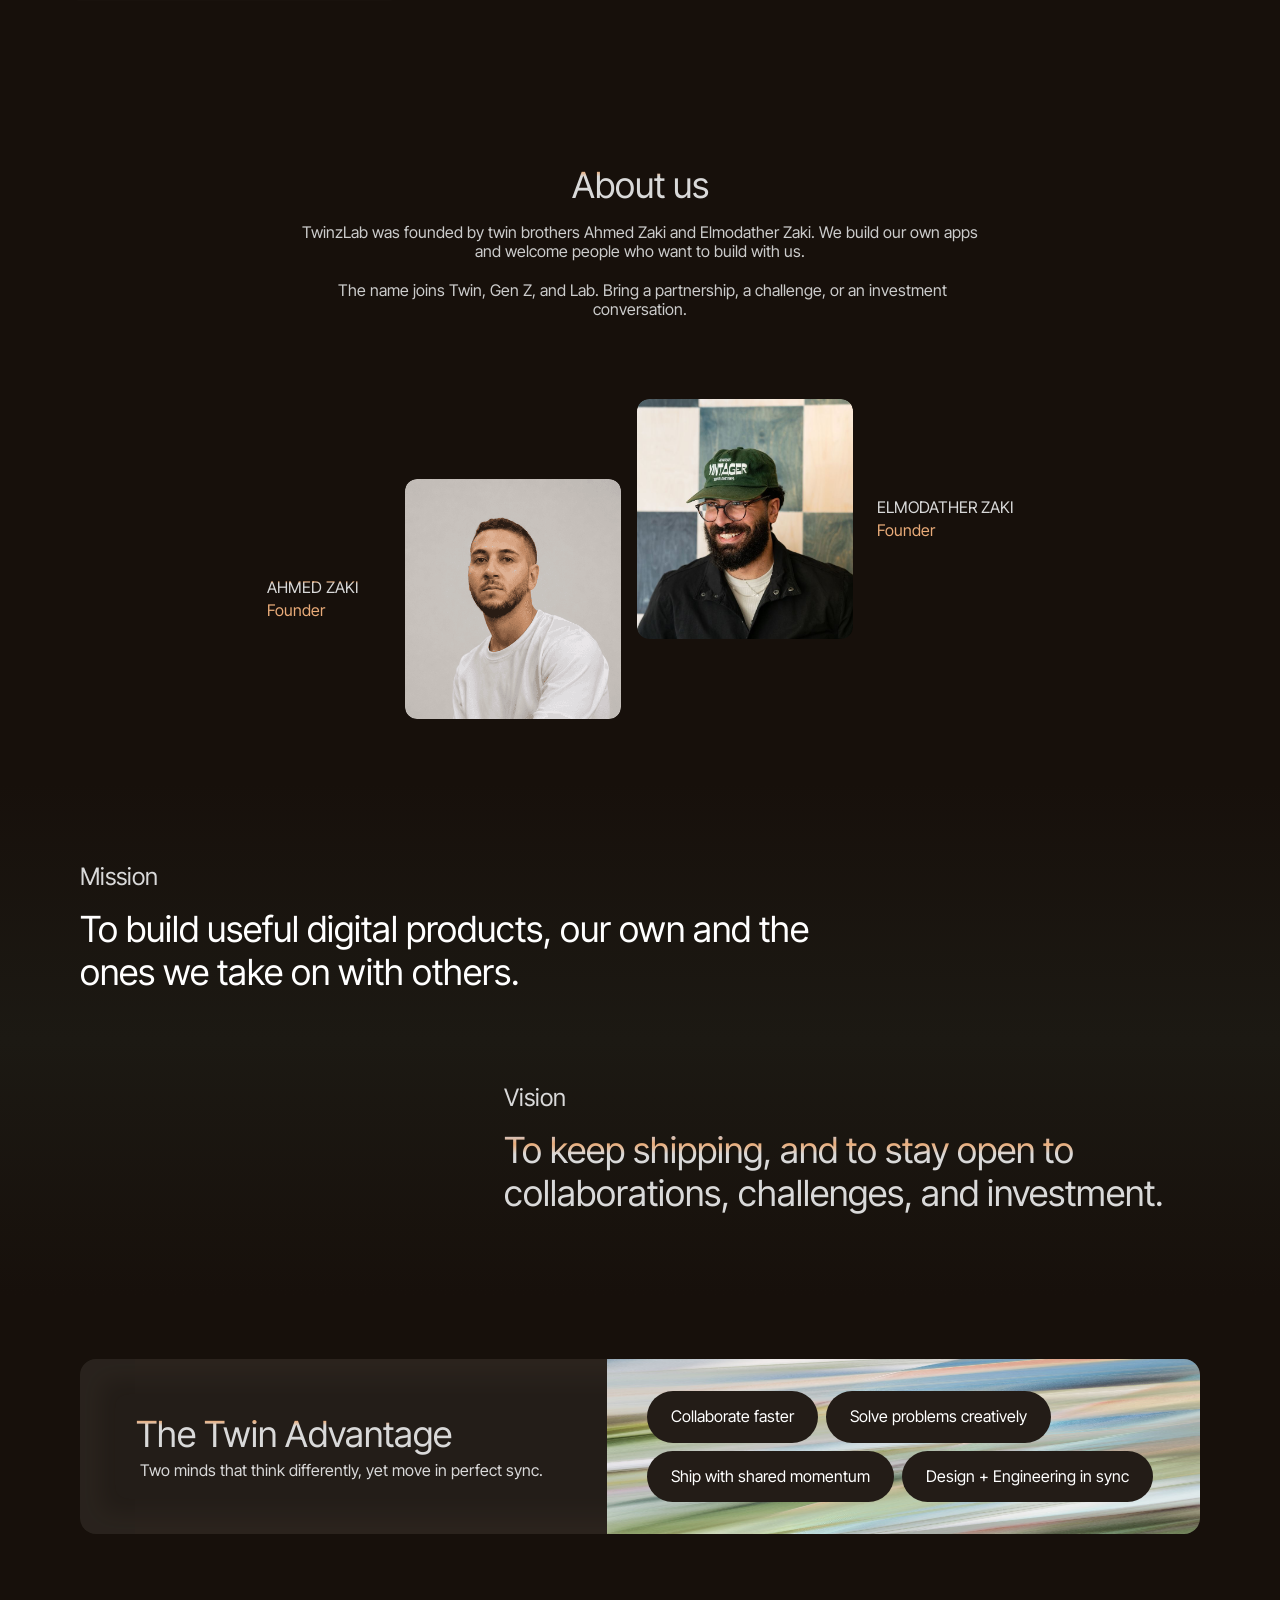
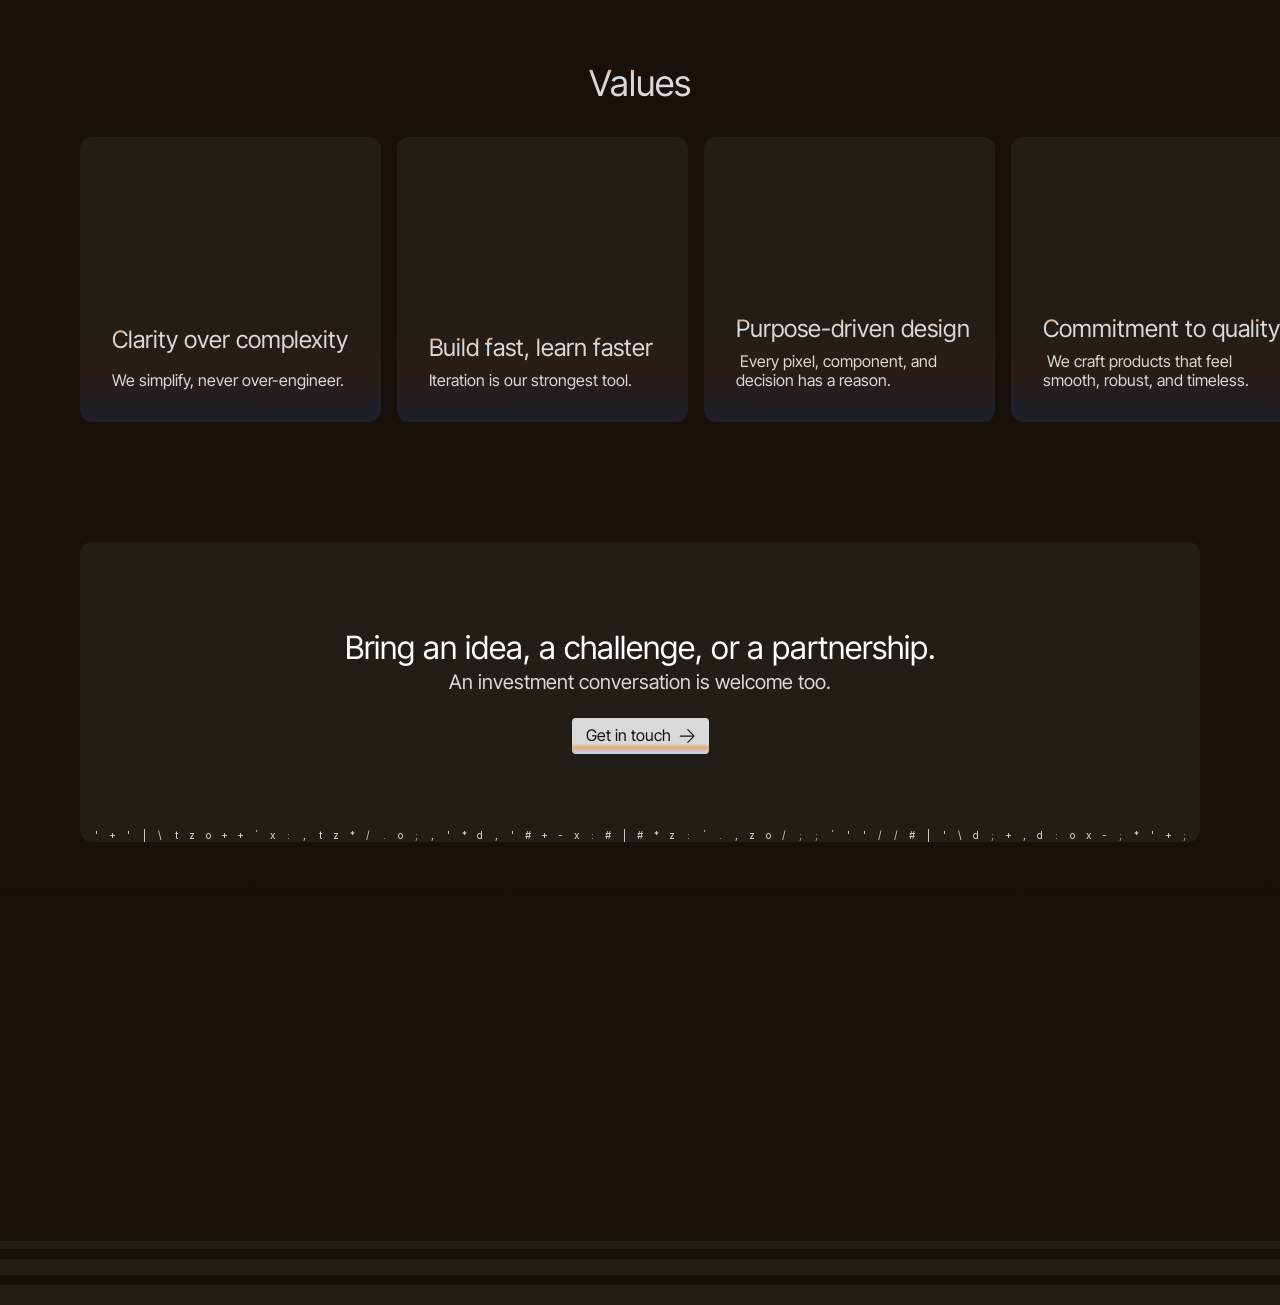
==== commit d3edb25e: "Open TwinzLab copy and publish the first Lab article (#1) * Rewrite site copy to the locked TwinzLab" ====
--- a/about/index.html
+++ b/about/index.html
@@ -41,9 +41,9 @@
 </script><style id="f2c-strip-template-badge">[data-framer-name*="delete me" i],[name*="delete me" i],[data-framer-name*="remove me" i],[name*="remove me" i],[data-framer-name*="remix button" i],[name*="remix button" i],[data-framer-name*="use for free" i],[name*="use for free" i],[data-framer-name*="buy template" i],[name*="buy template" i],[data-framer-name*="template badge" i],[name*="template badge" i],a[href*="framer.link"],*:has(> a[href*="framer.link"]),a[href*="framer.com/templates"],*:has(> a[href*="framer.com/templates"]){display:none!important}</style>
 	<meta charset="utf-8">
 	<meta name="viewport" content="width=device-width, initial-scale=1">
-	<meta name="generator" content="Twinzlab">
-	<title>About — Twinzlab</title>
-    <link rel="canonical" href="../about/"><meta property="og:url" content="https://ahmedzaki10w.github.io/about/"><meta name="description" content="Meet the Twinzlab founders and the twin advantage behind our products.">
+	<meta name="generator" content="TwinzLab">
+	<title>About — TwinzLab</title>
+    <link rel="canonical" href="../about/"><meta property="og:url" content="https://ahmedzaki10w.github.io/about/"><meta name="description" content="TwinzLab builds its own apps and welcomes collaborations, challenges, partnerships, and investment.">
     <meta name="framer-search-index" content="https://framerusercontent.com/sites/4wbC1HUnDVL6GYLCfaNijD/searchIndex-DEfCXdky0Uv3.json">
     <meta name="framer-search-index-fallback" content="https://framerusercontent.com/sites/4wbC1HUnDVL6GYLCfaNijD/searchIndex-TkpOKrHtNekf.json">
     <link rel="icon" href="../assets/icons/favicon.svg" type="image/svg+xml">
@@ -53,12 +53,12 @@
     <link rel="apple-touch-icon" href="../assets/icons/apple-touch-icon.png" sizes="180x180">
     <!-- Open Graph -->
     <meta property="og:type" content="website">
-    <meta property="og:title" content="About — Twinzlab">
-    <meta property="og:description" content="Meet the Twinzlab founders and the twin advantage behind our products.">
+    <meta property="og:title" content="About — TwinzLab">
+    <meta property="og:description" content="TwinzLab builds its own apps and welcomes collaborations, challenges, partnerships, and investment.">
     <!-- X -->
     <meta name="twitter:card" content="summary_large_image">
-    <meta name="twitter:title" content="About — Twinzlab">
-    <meta name="twitter:description" content="Meet the Twinzlab founders and the twin advantage behind our products.">
+    <meta name="twitter:title" content="About — TwinzLab">
+    <meta name="twitter:description" content="TwinzLab builds its own apps and welcomes collaborations, challenges, partnerships, and investment.">
 	
 	<!-- Start of headStart -->
     
@@ -360,8 +360,8 @@
     
     <!-- End of bodyStart -->
 	
-	<div id="main" data-framer-hydrate-v2="{&quot;routeId&quot;:&quot;l9Ch_uD6Y&quot;,&quot;localeId&quot;:&quot;default&quot;,&quot;breakpoints&quot;:[{&quot;hash&quot;:&quot;8628vh&quot;},{&quot;hash&quot;:&quot;1tqes9m&quot;}]}" data-framer-ssr-released-at="2026-09-22T10:33:36.226Z" data-framer-page-optimized-at="2026-09-22T13:39:25.408Z" data-framer-generated-page><!--$--><style data-framer-html-style>:root body { background: rgb(23, 16, 11); }</style><div class="framer-LOnUN framer-DHM4O framer-1Z9lv framer-J2pPB framer-vLzzy framer-1tqes9m" data-layout-template="true" style="min-height:100vh;width:auto"><div class="framer-ntizu1" data-framer-name="Frame 63"><div class="framer-1fs2i4m" data-framer-name="Frame 65"><div class="framer-xie4sd"><div class="framer-1gn8tz2"><div class="framer-v6dc94"><div class="framer-qruyg5" data-framer-name="LinkedIn" data-framer-component-type="RichTextContainer" style="transform:none"><p dir="auto" style="--font-selector:R0Y7SW50ZXIgVGlnaHQtcmVndWxhcg==;--framer-font-family:&quot;Inter Tight&quot;, &quot;Inter Tight Placeholder&quot;, sans-serif;--framer-font-size:20px;--framer-text-alignment:center;--framer-text-color:rgb(217, 217, 217);--framer-text-decoration-offset:2px;--framer-text-decoration-thickness:1px" class="framer-text">For ideas, collaborations, or just a hello.</p></div><div class="framer-1es5w7d"><div class="framer-hl416f" data-framer-name="LinkedIn" data-framer-component-type="RichTextContainer" style="transform:none"><p dir="auto" style="--font-selector:R0Y7SW50ZXIgVGlnaHQtcmVndWxhcg==;--framer-font-family:&quot;Inter Tight&quot;, &quot;Inter Tight Placeholder&quot;, sans-serif;--framer-font-size:24px;--framer-text-alignment:center;--framer-text-color:rgb(255, 255, 255);--framer-text-decoration-offset:2px;--framer-text-decoration-thickness:1px;--framer-text-decoration:underline" class="framer-text">hello@twinzlab.com</p></div><svg class="framer-UYIEC framer-johc2t" role="presentation" viewBox="0 0 24 24"><use href="#933102033"/></svg></div></div><div class="framer-1wn7zb"><div class="framer-14aoz5q" data-framer-component-type="RichTextContainer" style="transform:none"><h1 class="framer-text framer-styles-preset-1wrdhro" data-styles-preset="xzZh76NOK" dir="auto">TWINZLAB</h1></div><div class="framer-wwzuw1" data-framer-name="©2025 Twinz Lab, Built by two minds." data-framer-component-type="RichTextContainer" style="transform:none"><p class="framer-text framer-styles-preset-1irzx5g" data-styles-preset="k0No1TGwx" dir="auto">©2026 Twinzlab, Built by two minds.</p></div></div></div><div class="framer-uzoomt"><div class="framer-eaqpor" data-framer-name="Frame 50"><div class="framer-x55be0" data-framer-name="LinkedIn" data-framer-component-type="RichTextContainer" style="transform:none"><p class="framer-text framer-styles-preset-1irzx5g" data-styles-preset="k0No1TGwx" dir="auto" style="--framer-text-color:var(--token-0e4557c1-bb34-4b5d-a5f9-1597db26db5f, rgb(217, 217, 217))">Social</p></div><div class="framer-canpwq"><div class="framer-ta0yq0" data-framer-name="LinkedIn" data-framer-component-type="RichTextContainer" style="transform:none"><p dir="auto" style="--font-selector:R0Y7SW50ZXIgVGlnaHQtcmVndWxhcg==;--framer-font-family:&quot;Inter Tight&quot;, &quot;Inter Tight Placeholder&quot;, sans-serif;--framer-font-size:20px;--framer-text-alignment:center;--framer-text-color:var(--token-5630c55a-6dd3-49e2-8665-2a5dc6d53106, rgb(255, 255, 255))" class="framer-text">LinkedIn</p></div><div class="framer-tlzm73" data-framer-name="Instagram" data-framer-component-type="RichTextContainer" style="transform:none"><p class="framer-text framer-styles-preset-1wtdveo" data-styles-preset="Tj1fK_QR3" dir="auto" style="--framer-text-color:var(--token-5630c55a-6dd3-49e2-8665-2a5dc6d53106, rgb(255, 255, 255))">Instagram</p></div><div class="framer-1gdr5uv" data-framer-name="X (Twitter)" data-framer-component-type="RichTextContainer" style="transform:none"><p class="framer-text framer-styles-preset-1wtdveo" data-styles-preset="Tj1fK_QR3" dir="auto" style="--framer-text-color:var(--token-5630c55a-6dd3-49e2-8665-2a5dc6d53106, rgb(255, 255, 255))">X (Twitter)</p></div><div class="framer-1mshf4g" data-framer-name="Facebook" data-framer-component-type="RichTextContainer" style="transform:none"><p class="framer-text framer-styles-preset-1wtdveo" data-styles-preset="Tj1fK_QR3" dir="auto" style="--framer-text-color:var(--token-5630c55a-6dd3-49e2-8665-2a5dc6d53106, rgb(255, 255, 255))">Facebook</p></div></div></div><div class="framer-tqaa0u" data-framer-name="Frame 62"><div class="framer-1pzu24x" data-framer-name="About" data-framer-component-type="RichTextContainer" style="transform:none"><p class="framer-text framer-styles-preset-1irzx5g" data-styles-preset="k0No1TGwx" dir="auto" style="--framer-text-color:var(--token-0e4557c1-bb34-4b5d-a5f9-1597db26db5f, rgb(217, 217, 217))">Pages</p></div><div class="framer-1hw19a5"><div class="framer-1j8xv75" data-framer-name="About" data-framer-component-type="RichTextContainer" style="transform:none"><p dir="auto" style="--font-selector:R0Y7SW50ZXIgVGlnaHQtcmVndWxhcg==;--framer-font-family:&quot;Inter Tight&quot;, &quot;Inter Tight Placeholder&quot;, sans-serif;--framer-font-size:20px;--framer-text-color:rgb(255, 255, 255);--framer-text-stroke-color:var(--token-5630c55a-6dd3-49e2-8665-2a5dc6d53106, rgb(255, 255, 255))" class="framer-text">About</p></div><div class="framer-51s8nu" data-framer-name="Products" data-framer-component-type="RichTextContainer" style="transform:none"><p class="framer-text framer-styles-preset-1wtdveo" data-styles-preset="Tj1fK_QR3" dir="auto" style="--framer-text-color:var(--token-5630c55a-6dd3-49e2-8665-2a5dc6d53106, rgb(255, 255, 255))">Products</p></div><div class="framer-jfm3mh" data-framer-name="Labs" data-framer-component-type="RichTextContainer" style="transform:none"><p class="framer-text framer-styles-preset-1wtdveo" data-styles-preset="Tj1fK_QR3" dir="auto" style="--framer-text-color:var(--token-5630c55a-6dd3-49e2-8665-2a5dc6d53106, rgb(255, 255, 255))"> Labs</p></div><div class="framer-1hoop8f" data-framer-name="Contact" data-framer-component-type="RichTextContainer" style="transform:none"><p class="framer-text framer-styles-preset-1wtdveo" data-styles-preset="Tj1fK_QR3" dir="auto" style="--framer-text-color:var(--token-5630c55a-6dd3-49e2-8665-2a5dc6d53106, rgb(255, 255, 255))">Contact</p></div></div></div></div></div></div></div><div class="framer-115oner-container" style="will-change:transform;opacity:1;transform:none"><div class="framer-1eMsE framer-n0Paq framer-jzvew6 framer-v-jzvew6" data-framer-name="header" style="height:100%;width:100%"><div class="framer-5yqtk6-container" style="transform:translateY(-50%)"><div class="framer-5jyrH framer-1Z9lv framer-ufljrx framer-v-15kq5vz" data-framer-name="about" style="backdrop-filter:blur(10px);background-color:var(--token-01f4a421-9ceb-4a1d-b541-d39bbcc2b85e, rgba(51, 43, 37, 0.6));-webkit-backdrop-filter:blur(10px);border-bottom-left-radius:6px;border-bottom-right-radius:6px;border-top-left-radius:6px;border-top-right-radius:6px"><div class="framer-15u5i7y" data-framer-name="Frame 17"><!--$--><a class="framer-qkc69v framer-1boce9" data-framer-name="Home" href="../" style="border-bottom-left-radius:2px;border-bottom-right-radius:2px;border-top-left-radius:2px;border-top-right-radius:2px"><div class="framer-w7832u" data-framer-name="Home" data-framer-component-type="RichTextContainer" style="--extracted-r6o4lv:var(--token-5630c55a-6dd3-49e2-8665-2a5dc6d53106, rgb(255, 255, 255));--framer-paragraph-spacing:0px;transform:none"><p class="framer-text framer-styles-preset-1irzx5g" data-styles-preset="k0No1TGwx" dir="auto" style="--framer-text-color:var(--extracted-r6o4lv, var(--token-5630c55a-6dd3-49e2-8665-2a5dc6d53106, rgb(255, 255, 255)))">Home</p></div></a><!--/$--><!--$--><a class="framer-1xadmeg framer-1boce9" data-framer-name="About" data-highlight="true" href="../about/" data-framer-page-link-current="true" tabindex="0" style="border-bottom-left-radius:2px;border-bottom-right-radius:2px;border-top-left-radius:2px;border-top-right-radius:2px"><div class="framer-1ejerpj" data-framer-name="About" data-framer-component-type="RichTextContainer" style="--extracted-r6o4lv:var(--token-5630c55a-6dd3-49e2-8665-2a5dc6d53106, rgb(255, 255, 255));--framer-paragraph-spacing:0px;transform:none"><p class="framer-text framer-styles-preset-1irzx5g" data-styles-preset="k0No1TGwx" dir="auto" style="--framer-text-color:var(--extracted-r6o4lv, var(--token-5630c55a-6dd3-49e2-8665-2a5dc6d53106, rgb(255, 255, 255)))">About</p></div><div class="framer-c7bfgx" data-highlight="true" tabindex="0" style="background-color:rgba(255, 255, 255, 0.2);border-bottom-left-radius:2px;border-bottom-right-radius:2px;border-top-left-radius:2px;border-top-right-radius:2px;box-shadow:inset 0px 0px 10px 0px rgba(255, 255, 255, 0.25)"></div></a><!--/$--><!--$--><a class="framer-1ffghwl framer-1boce9" data-framer-name="Products" data-highlight="true" href="../products/" tabindex="0" style="border-bottom-left-radius:2px;border-bottom-right-radius:2px;border-top-left-radius:2px;border-top-right-radius:2px"><div class="framer-xpqbt7" data-framer-name="Products" data-framer-component-type="RichTextContainer" style="--extracted-r6o4lv:var(--token-5630c55a-6dd3-49e2-8665-2a5dc6d53106, rgb(255, 255, 255));--framer-paragraph-spacing:0px;transform:none"><p class="framer-text framer-styles-preset-1irzx5g" data-styles-preset="k0No1TGwx" dir="auto" style="--framer-text-color:var(--extracted-r6o4lv, var(--token-5630c55a-6dd3-49e2-8665-2a5dc6d53106, rgb(255, 255, 255)))">Products</p></div></a><!--/$--><!--$--><a class="framer-1nogl6w framer-1boce9" data-framer-name="lab" data-highlight="true" href="../lab/" tabindex="0" style="border-bottom-left-radius:2px;border-bottom-right-radius:2px;border-top-left-radius:2px;border-top-right-radius:2px"><div class="framer-1cn5hpo" data-framer-name="Lab" data-framer-component-type="RichTextContainer" style="--extracted-r6o4lv:var(--token-5630c55a-6dd3-49e2-8665-2a5dc6d53106, rgb(255, 255, 255));--framer-paragraph-spacing:0px;transform:none"><p class="framer-text framer-styles-preset-1irzx5g" data-styles-preset="k0No1TGwx" dir="auto" style="--framer-text-color:var(--extracted-r6o4lv, var(--token-5630c55a-6dd3-49e2-8665-2a5dc6d53106, rgb(255, 255, 255)))">Lab</p></div></a><!--/$--></div></div></div><div class="framer-irc5nr" data-framer-name="Frame 91" style="backdrop-filter:blur(10px);background-color:var(--token-01f4a421-9ceb-4a1d-b541-d39bbcc2b85e, rgba(51, 43, 37, 0.6));-webkit-backdrop-filter:blur(10px);border-bottom-left-radius:6px;border-bottom-right-radius:6px;border-top-left-radius:6px;border-top-right-radius:6px;transform:translateY(-50%)"><div class="framer-qdozql" data-framer-name="Build with us" data-framer-component-type="RichTextContainer" style="--framer-paragraph-spacing:0px;transform:none"><p class="framer-text framer-styles-preset-1teq2qk" data-styles-preset="NTWA68QiY" dir="auto">Build with us</p></div><div class="framer-pe9j7v-container"><!--$--><a class="framer-64vCR framer-1Z9lv framer-gox32l framer-v-1fhwvbi framer-s29zbl" data-framer-name="Primary without icon" href="../contact/" style="--border-bottom-width:0px;--border-color:rgba(0, 0, 0, 0);--border-left-width:0px;--border-right-width:0px;--border-style:solid;--border-top-width:0px;background:linear-gradient(180deg, rgb(217, 217, 217) 70.64293026924133%, rgb(233, 171, 120) 82.69230723381042%, rgb(193, 217, 255) 100%);border-bottom-left-radius:4px;border-bottom-right-radius:4px;border-top-left-radius:4px;border-top-right-radius:4px"><div class="framer-korfai" data-framer-name="Contact" data-framer-component-type="RichTextContainer" style="--extracted-r6o4lv:var(--token-f383fec1-c717-48c9-9c4e-a96dee63582f, rgb(24, 17, 11));--framer-paragraph-spacing:0px;transform:none"><p class="framer-text framer-styles-preset-1irzx5g" data-styles-preset="k0No1TGwx" dir="auto" style="--framer-text-color:var(--extracted-r6o4lv, var(--token-f383fec1-c717-48c9-9c4e-a96dee63582f, rgb(24, 17, 11)))">Contact</p></div></a><!--/$--></div></div><div data-framer-component-type="SVG" data-framer-name="Logo" parentsize="0" _constraints="[object Object]" rotation="0" shadows class="framer-19vq3br" aria-hidden="true" style="image-rendering:pixelated;flex-shrink:0;fill:rgba(0,0,0,1);color:rgba(0,0,0,1)"><div class="svgContainer" style="width:100%;height:100%;aspect-ratio:inherit"><svg style="width:100%;height:100%;" viewBox="0 0 158 158"><use href="#svg1002898647_2495"/></svg></div></div></div></div><style data-framer-html-style>html body { background: rgb(255, 255, 255); }</style><div data-framer-root class="framer-Kz29v framer-8628vh" style="min-height:100vh;width:auto;display:contents"><div class="framer-dj3hi8" data-framer-name="Frame 139"><div class="framer-lvedpu" data-framer-name="Frame 131"><div class="framer-14m3l4w" data-framer-name="About us" data-framer-component-type="RichTextContainer" style="transform:none"><p dir="auto" style="--font-selector:R0Y7SW50ZXIgVGlnaHQtcmVndWxhcg==;--framer-font-family:&quot;Inter Tight&quot;, &quot;Inter Tight Placeholder&quot;, sans-serif;--framer-font-size:36px;--framer-text-alignment:center" class="framer-text"><span data-text-fill="true" style="background-image:linear-gradient(0deg, rgb(217, 217, 217) 70.6429%, rgb(233, 171, 120) 82.6923%, rgb(193, 217, 255) 100%)" class="framer-text">About us</span></p></div><div class="framer-1i4io10" data-framer-name="TwinZ Lab was founded by two twin brothers who share the same drive, curiosity, and obsession with building digital products that matter. - What started as small experiments and side projects quickly evolved into a focused product studio, creating tools, apps, and interactive experiences designed for real impact." data-framer-component-type="RichTextContainer" style="transform:none"><p dir="auto" style="--font-selector:R0Y7SW50ZXIgVGlnaHQtcmVndWxhcg==;--framer-font-family:&quot;Inter Tight&quot;, &quot;Inter Tight Placeholder&quot;, sans-serif;--framer-text-alignment:center;--framer-text-color:rgb(204, 204, 204)" class="framer-text">TwinZ Lab was founded by two twin brothers who share the same drive, curiosity, and obsession with building digital products that matter.</p><p dir="auto" style="--font-selector:R0Y7SW50ZXIgVGlnaHQtcmVndWxhcg==;--framer-font-family:&quot;Inter Tight&quot;, &quot;Inter Tight Placeholder&quot;, sans-serif;--framer-text-alignment:center;--framer-text-color:rgb(204, 204, 204)" class="framer-text"><br class="framer-text"> What started as small experiments and side projects quickly evolved into a focused product studio, creating tools, apps, and interactive experiences designed for real impact.</p></div></div><div class="framer-1yoorx3" data-framer-name="Frame 138"><div class="framer-10eeju6" data-framer-name="Frame 132"><div class="framer-r2ja6x" data-framer-name="Frame 96"><div class="framer-1nsubmx" data-framer-name="AHMED ZAKI" data-framer-component-type="RichTextContainer" style="transform:none"><p dir="auto" style="--font-selector:R0Y7SW50ZXIgVGlnaHQtcmVndWxhcg==;--framer-font-family:&quot;Inter Tight&quot;, &quot;Inter Tight Placeholder&quot;, sans-serif;--framer-text-color:rgb(217, 217, 217)" class="framer-text"><span data-text-fill="true" style="background-image:linear-gradient(0deg, rgb(217, 217, 217) 70.6429%, rgb(233, 171, 120) 82.6923%, rgb(193, 217, 255) 100%)" class="framer-text">AHMED ZAKI</span></p></div><div class="framer-h4xg1q" data-framer-name="Founder" data-framer-component-type="RichTextContainer" style="transform:none"><p dir="auto" style="--font-selector:R0Y7SW50ZXIgVGlnaHQtcmVndWxhcg==;--framer-font-family:&quot;Inter Tight&quot;, &quot;Inter Tight Placeholder&quot;, sans-serif;--framer-text-color:rgb(233, 171, 121)" class="framer-text">Founder</p></div></div><div class="framer-1fv1bqn"><div style="position:absolute;border-radius:inherit;corner-shape:inherit;top:0;right:0;bottom:0;left:0" data-framer-background-image-wrapper="true"><img decoding="async" width="4565" height="3888" sizes="216px" srcset="../assets/framerusercontent.com/images/KHJXcSHR1XXawvB3GiOoln4n9Fg.114qk3i.jpg 512w, ../assets/framerusercontent.com/images/KHJXcSHR1XXawvB3GiOoln4n9Fg.1frisy3.jpg 1024w, ../assets/framerusercontent.com/images/KHJXcSHR1XXawvB3GiOoln4n9Fg.1rfb8ic.jpg 2048w, ../assets/framerusercontent.com/images/KHJXcSHR1XXawvB3GiOoln4n9Fg.01gbidz.jpg 4096w, ../assets/framerusercontent.com/images/KHJXcSHR1XXawvB3GiOoln4n9Fg.1f6i0lw.jpg 4565w" src="../assets/framerusercontent.com/images/KHJXcSHR1XXawvB3GiOoln4n9Fg.1f6i0lw.jpg" alt style="display:block;width:100%;height:100%;border-radius:inherit;corner-shape:inherit;object-position:center;object-fit:cover"></div></div></div><div class="framer-kmup0l" data-framer-name="Frame 133"><div class="framer-1uc3hh9"><div style="position:absolute;border-radius:inherit;corner-shape:inherit;top:0;right:0;bottom:0;left:0" data-framer-background-image-wrapper="true"><img decoding="async" width="736" height="917" sizes="216px" srcset="../assets/framerusercontent.com/images/eaGTdL1Y6fiZm7RNrpgyVO8Ymps.0mqmx3e.jpg 736w" src="../assets/framerusercontent.com/images/eaGTdL1Y6fiZm7RNrpgyVO8Ymps.0mqmx3e.jpg" alt style="display:block;width:100%;height:100%;border-radius:inherit;corner-shape:inherit;object-position:center;object-fit:cover"></div></div><div class="framer-mjpvky" data-framer-name="Frame 97"><div class="framer-1yrqita" data-framer-name="ELMODATHER ZAKI" data-framer-component-type="RichTextContainer" style="transform:none"><p dir="auto" style="--font-selector:R0Y7SW50ZXIgVGlnaHQtcmVndWxhcg==;--framer-font-family:&quot;Inter Tight&quot;, &quot;Inter Tight Placeholder&quot;, sans-serif;--framer-text-color:rgb(217, 217, 217)" class="framer-text">ELMODATHER ZAKI</p></div><div class="framer-92nww4" data-framer-name="Founder" data-framer-component-type="RichTextContainer" style="transform:none"><p dir="auto" style="--font-selector:R0Y7SW50ZXIgVGlnaHQtcmVndWxhcg==;--framer-font-family:&quot;Inter Tight&quot;, &quot;Inter Tight Placeholder&quot;, sans-serif;--framer-text-color:rgb(233, 171, 121)" class="framer-text">Founder</p></div></div></div></div></div><div class="framer-14mxnf4" data-framer-name="Frame 137" id="mission-vison"><div class="framer-7832n3" data-framer-name="Frame 135"><div class="framer-psn6mb" data-framer-name="Frame 100"><div class="framer-ft7m7q" data-framer-name="Mission" data-framer-component-type="RichTextContainer" style="transform:none"><p dir="auto" style="--font-selector:R0Y7SW50ZXIgVGlnaHQtcmVndWxhcg==;--framer-font-family:&quot;Inter Tight&quot;, &quot;Inter Tight Placeholder&quot;, sans-serif;--framer-font-size:24px;--framer-text-color:rgb(217, 217, 217)" class="framer-text">Mission</p></div><div class="framer-7b727y" data-framer-name="To design and build digital products that are simple, scalable, and meaningful. Products that solve real problems with clarity and creativity." data-framer-component-type="RichTextContainer" style="transform:none"><p dir="auto" style="--font-selector:R0Y7SW50ZXIgVGlnaHQtcmVndWxhcg==;--framer-font-family:&quot;Inter Tight&quot;, &quot;Inter Tight Placeholder&quot;, sans-serif;--framer-font-size:36px;--framer-text-color:rgb(255, 255, 255)" class="framer-text">To design and build digital products that are simple, scalable, and meaningful. Products that solve real problems with clarity and creativity.</p></div></div></div><div class="framer-1r977b7" data-framer-name="Frame 136"><div class="framer-1c2fyn4" data-framer-name="Frame 99"><div class="framer-mtrwfe" data-framer-name="Vison" data-framer-component-type="RichTextContainer" style="transform:none"><p dir="auto" style="--font-selector:R0Y7SW50ZXIgVGlnaHQtcmVndWxhcg==;--framer-font-family:&quot;Inter Tight&quot;, &quot;Inter Tight Placeholder&quot;, sans-serif;--framer-font-size:24px;--framer-text-alignment:center;--framer-text-color:rgb(217, 217, 217)" class="framer-text">Vison</p></div><div class="framer-1u7oy3z" data-framer-name="To become a global studio known for crafting high-quality tools and experiences, pushing ideas from concept to launch with precision and speed." data-framer-component-type="RichTextContainer" style="transform:none"><p dir="auto" style="--font-selector:R0Y7SW50ZXIgVGlnaHQtcmVndWxhcg==;--framer-font-family:&quot;Inter Tight&quot;, &quot;Inter Tight Placeholder&quot;, sans-serif;--framer-font-size:36px" class="framer-text"><span data-text-fill="true" style="background-image:linear-gradient(0deg, rgb(217, 217, 217) 70.6429%, rgb(233, 171, 120) 82.6923%, rgb(193, 217, 255) 100%)" class="framer-text">To become a global studio known for crafting high-quality tools and experiences, pushing ideas from concept to launch with precision and speed.</span></p></div></div></div></div><div class="framer-1ugbpjk" data-framer-name="Frame 134"><div class="framer-1u1mjpr" data-framer-name="Frame 108"><div class="framer-1ekzfv9" data-framer-name="Frame 106"><div class="framer-1i6kajr" data-framer-name="The Twin Advantage" data-framer-component-type="RichTextContainer" style="transform:none"><p dir="auto" style="--font-selector:R0Y7SW50ZXIgVGlnaHQtcmVndWxhcg==;--framer-font-family:&quot;Inter Tight&quot;, &quot;Inter Tight Placeholder&quot;, sans-serif;--framer-font-size:36px;--framer-text-alignment:center" class="framer-text"><span data-text-fill="true" style="background-image:linear-gradient(0deg, rgb(217, 217, 217) 70.6429%, rgb(233, 171, 120) 82.6923%, rgb(193, 217, 255) 100%)" class="framer-text">The Twin Advantage</span></p></div><div class="framer-2qfbt7" data-framer-name="Two minds that think differently, yet move in perfect sync." data-framer-component-type="RichTextContainer" style="transform:none"><p dir="auto" style="--font-selector:R0Y7SW50ZXIgVGlnaHQtcmVndWxhcg==;--framer-font-family:&quot;Inter Tight&quot;, &quot;Inter Tight Placeholder&quot;, sans-serif;--framer-text-color:rgb(217, 217, 217)" class="framer-text"> Two minds that think differently, yet move in perfect sync.</p></div></div><div class="framer-i60mr7" data-framer-name="Frame 107"><div style="position:absolute;border-radius:inherit;corner-shape:inherit;top:0;right:0;bottom:0;left:0" data-framer-background-image-wrapper="true"><img decoding="async" width="1024" height="1536" sizes="max(min(100vw - 160px, 1200px) - 527px, 1px)" srcset="../assets/framerusercontent.com/images/xjnUozwBcroSgyqhO9rSPKg1Dr0.1rrmnwm.jpg 682w, ../assets/framerusercontent.com/images/xjnUozwBcroSgyqhO9rSPKg1Dr0.0mvmq25.jpg 1024w" src="../assets/framerusercontent.com/images/xjnUozwBcroSgyqhO9rSPKg1Dr0.0mvmq25.jpg" alt style="display:block;width:100%;height:100%;border-radius:inherit;corner-shape:inherit;object-position:center;object-fit:fill"></div><div class="framer-ranyug" data-framer-name="Frame 109"><div style="position:absolute;border-radius:inherit;corner-shape:inherit;top:0;right:0;bottom:0;left:0" data-framer-background-image-wrapper="true"><img decoding="async" width="680" height="204" srcset="../assets/framerusercontent.com/images/QKhuSh311lC3mo2hc5PMnQAW8.092t4qj.png 512w, ../assets/framerusercontent.com/images/QKhuSh311lC3mo2hc5PMnQAW8.0h7b8pd.png 680w" src="../assets/framerusercontent.com/images/QKhuSh311lC3mo2hc5PMnQAW8.0h7b8pd.png" alt style="display:block;width:100%;height:100%;border-radius:inherit;corner-shape:inherit;object-position:center;object-fit:fill"></div><div class="framer-1gdizdu" data-framer-name="Collaborate faster" data-framer-component-type="RichTextContainer" style="transform:none"><p dir="auto" style="--font-selector:R0Y7SW50ZXIgVGlnaHQtcmVndWxhcg==;--framer-font-family:&quot;Inter Tight&quot;, &quot;Inter Tight Placeholder&quot;, sans-serif;--framer-text-alignment:center;--framer-text-color:rgb(255, 255, 255)" class="framer-text">Collaborate faster</p></div></div><div class="framer-o9jlmc" data-framer-name="Frame 110"><div style="position:absolute;border-radius:inherit;corner-shape:inherit;top:0;right:0;bottom:0;left:0" data-framer-background-image-wrapper="true"><img decoding="async" width="892" height="204" srcset="../assets/framerusercontent.com/images/z7F9FHd73S3X6SGNm0x5H7eoYw.0j57vyw.png 512w, ../assets/framerusercontent.com/images/z7F9FHd73S3X6SGNm0x5H7eoYw.05p1p1q.png 892w" src="../assets/framerusercontent.com/images/z7F9FHd73S3X6SGNm0x5H7eoYw.05p1p1q.png" alt style="display:block;width:100%;height:100%;border-radius:inherit;corner-shape:inherit;object-position:center;object-fit:fill"></div><div class="framer-1ei7sm3" data-framer-name="Solve problems creatively" data-framer-component-type="RichTextContainer" style="transform:none"><p dir="auto" style="--font-selector:R0Y7SW50ZXIgVGlnaHQtcmVndWxhcg==;--framer-font-family:&quot;Inter Tight&quot;, &quot;Inter Tight Placeholder&quot;, sans-serif;--framer-text-alignment:center;--framer-text-color:rgb(255, 255, 255)" class="framer-text">Solve problems creatively</p></div></div><div class="framer-l3n8uv" data-framer-name="Frame 112"><div style="position:absolute;border-radius:inherit;corner-shape:inherit;top:0;right:0;bottom:0;left:0" data-framer-background-image-wrapper="true"><img decoding="async" width="1304" height="204" srcset="../assets/framerusercontent.com/images/MU0E3fIcm0KokSLkuutqOMT08.0xk2aev.png 512w, ../assets/framerusercontent.com/images/MU0E3fIcm0KokSLkuutqOMT08.193roc8.png 1024w, ../assets/framerusercontent.com/images/MU0E3fIcm0KokSLkuutqOMT08.07tkspt.png 1304w" src="../assets/framerusercontent.com/images/MU0E3fIcm0KokSLkuutqOMT08.07tkspt.png" alt style="display:block;width:100%;height:100%;border-radius:inherit;corner-shape:inherit;object-position:center;object-fit:fill"></div><div class="framer-fehb2j" data-framer-name="Ship products with twice the momentum" data-framer-component-type="RichTextContainer" style="transform:none"><p dir="auto" style="--font-selector:R0Y7SW50ZXIgVGlnaHQtcmVndWxhcg==;--framer-font-family:&quot;Inter Tight&quot;, &quot;Inter Tight Placeholder&quot;, sans-serif;--framer-text-alignment:center;--framer-text-color:rgb(255, 255, 255)" class="framer-text">Ship products with twice the momentum</p></div></div><div class="framer-4x0bkz" data-framer-name="Frame 113"><div style="position:absolute;border-radius:inherit;corner-shape:inherit;top:0;right:0;bottom:0;left:0" data-framer-background-image-wrapper="true"><img decoding="async" width="1868" height="204" srcset="../assets/framerusercontent.com/images/Y3r5aZluLj0QVBkmYgLyFoEXiM.1jn5c2u.png 512w, ../assets/framerusercontent.com/images/Y3r5aZluLj0QVBkmYgLyFoEXiM.020kqzp.png 1024w, ../assets/framerusercontent.com/images/Y3r5aZluLj0QVBkmYgLyFoEXiM.0khj1e8.png 1868w" src="../assets/framerusercontent.com/images/Y3r5aZluLj0QVBkmYgLyFoEXiM.0khj1e8.png" alt style="display:block;width:100%;height:100%;border-radius:inherit;corner-shape:inherit;object-position:center;object-fit:fill"></div><div class="framer-1hjinlx" data-framer-name="Maintain a balanced blend of design and engineering thinking" data-framer-component-type="RichTextContainer" style="transform:none"><p dir="auto" style="--font-selector:R0Y7SW50ZXIgVGlnaHQtcmVndWxhcg==;--framer-font-family:&quot;Inter Tight&quot;, &quot;Inter Tight Placeholder&quot;, sans-serif;--framer-text-alignment:center;--framer-text-color:rgb(255, 255, 255)" class="framer-text">Design + Engineering in sync</p></div></div></div></div></div><div class="framer-1h7cige" data-framer-name="Frame 130"><div class="framer-kfnepn" data-framer-name="Values" data-framer-component-type="RichTextContainer" style="transform:none"><p dir="auto" style="--font-selector:R0Y7SW50ZXIgVGlnaHQtcmVndWxhcg==;--framer-font-family:&quot;Inter Tight&quot;, &quot;Inter Tight Placeholder&quot;, sans-serif;--framer-font-size:36px;--framer-text-alignment:center" class="framer-text"><span data-text-fill="true" style="background-image:linear-gradient(0deg, rgb(217, 217, 217) 70.6429%, rgb(233, 171, 120) 82.6923%, rgb(193, 217, 255) 100%)" class="framer-text">Values</span></p></div><div class="framer-1luoeas" data-framer-name="Frame 24"><div class="framer-fy884u" data-framer-name="Frame 101"><div class="framer-5s1xpi" data-framer-name="Clarity over complexity" data-framer-component-type="RichTextContainer" style="transform:none"><p dir="auto" style="--font-selector:R0Y7SW50ZXIgVGlnaHQtcmVndWxhcg==;--framer-font-family:&quot;Inter Tight&quot;, &quot;Inter Tight Placeholder&quot;, sans-serif;--framer-font-size:24px;--framer-text-color:rgb(250, 57, 19)" class="framer-text"><span data-text-fill="true" style="background-image:linear-gradient(0deg, rgb(217, 217, 217) 70.6429%, rgb(233, 171, 120) 82.6923%, rgb(193, 217, 255) 100%)" class="framer-text">Clarity over complexity</span></p></div><div class="framer-1iweojh" data-framer-name="We simplify, never over-engineer." data-framer-component-type="RichTextContainer" style="transform:none"><p dir="auto" style="--font-selector:R0Y7SW50ZXIgVGlnaHQtcmVndWxhcg==;--framer-font-family:&quot;Inter Tight&quot;, &quot;Inter Tight Placeholder&quot;, sans-serif;--framer-text-color:rgb(217, 217, 217)" class="framer-text">We simplify, never over-engineer.</p></div></div><div class="framer-3nh7tg" data-framer-name="Frame 102"><div class="framer-surob4" data-framer-name="Build fast, learn faster" data-framer-component-type="RichTextContainer" style="transform:none"><p dir="auto" style="--font-selector:R0Y7SW50ZXIgVGlnaHQtcmVndWxhcg==;--framer-font-family:&quot;Inter Tight&quot;, &quot;Inter Tight Placeholder&quot;, sans-serif;--framer-font-size:24px;--framer-text-color:rgb(250, 57, 19)" class="framer-text"><span data-text-fill="true" style="background-image:linear-gradient(0deg, rgb(217, 217, 217) 70.6429%, rgb(233, 171, 120) 82.6923%, rgb(193, 217, 255) 100%)" class="framer-text">Build fast, learn faster</span></p></div><div class="framer-23dx2x" data-framer-name="Iteration is our strongest tool." data-framer-component-type="RichTextContainer" style="transform:none"><p dir="auto" style="--font-selector:R0Y7SW50ZXIgVGlnaHQtcmVndWxhcg==;--framer-font-family:&quot;Inter Tight&quot;, &quot;Inter Tight Placeholder&quot;, sans-serif;--framer-text-color:rgb(217, 217, 217)" class="framer-text">Iteration is our strongest tool.</p></div></div><div class="framer-1np9kzt" data-framer-name="Frame 103"><div class="framer-mhawgl" data-framer-name="Purpose-driven design" data-framer-component-type="RichTextContainer" style="transform:none"><p dir="auto" style="--font-selector:R0Y7SW50ZXIgVGlnaHQtcmVndWxhcg==;--framer-font-family:&quot;Inter Tight&quot;, &quot;Inter Tight Placeholder&quot;, sans-serif;--framer-font-size:24px;--framer-text-color:rgb(250, 57, 19)" class="framer-text"><span data-text-fill="true" style="background-image:linear-gradient(0deg, rgb(217, 217, 217) 70.6429%, rgb(233, 171, 120) 82.6923%, rgb(193, 217, 255) 100%)" class="framer-text">Purpose-driven design</span></p></div><div class="framer-124opwh" data-framer-name="Every pixel, component, and decision has a reason." data-framer-component-type="RichTextContainer" style="transform:none"><p dir="auto" style="--font-selector:R0Y7SW50ZXIgVGlnaHQtcmVndWxhcg==;--framer-font-family:&quot;Inter Tight&quot;, &quot;Inter Tight Placeholder&quot;, sans-serif;--framer-text-color:rgb(217, 217, 217)" class="framer-text"> Every pixel, component, and decision has a reason.</p></div></div><div class="framer-hptmxw" data-framer-name="Frame 104"><div class="framer-93r45e" data-framer-name="Commitment to quality" data-framer-component-type="RichTextContainer" style="transform:none"><p dir="auto" style="--font-selector:R0Y7SW50ZXIgVGlnaHQtcmVndWxhcg==;--framer-font-family:&quot;Inter Tight&quot;, &quot;Inter Tight Placeholder&quot;, sans-serif;--framer-font-size:24px;--framer-text-color:rgb(250, 57, 19)" class="framer-text"><span data-text-fill="true" style="background-image:linear-gradient(0deg, rgb(217, 217, 217) 70.6429%, rgb(233, 171, 120) 82.6923%, rgb(193, 217, 255) 100%)" class="framer-text">Commitment to quality</span></p></div><div class="framer-1fi1ily" data-framer-name="We craft products that feel smooth, robust, and timeless." data-framer-component-type="RichTextContainer" style="transform:none"><p dir="auto" style="--font-selector:R0Y7SW50ZXIgVGlnaHQtcmVndWxhcg==;--framer-font-family:&quot;Inter Tight&quot;, &quot;Inter Tight Placeholder&quot;, sans-serif;--framer-text-color:rgb(217, 217, 217)" class="framer-text"> We craft products that feel smooth, robust, and timeless.</p></div></div><div class="framer-jyrk8g" data-framer-name="Frame 105"><div class="framer-1st8o4l" data-framer-name="Stay curious" data-framer-component-type="RichTextContainer" style="transform:none"><p dir="auto" style="--font-selector:R0Y7SW50ZXIgVGlnaHQtcmVndWxhcg==;--framer-font-family:&quot;Inter Tight&quot;, &quot;Inter Tight Placeholder&quot;, sans-serif;--framer-font-size:24px;--framer-text-color:rgb(250, 57, 19)" class="framer-text"><span data-text-fill="true" style="background-image:linear-gradient(0deg, rgb(217, 217, 217) 70.6429%, rgb(233, 171, 120) 82.6923%, rgb(193, 217, 255) 100%)" class="framer-text">Stay curious</span></p></div><div class="framer-14tirrj" data-framer-name="We experiment, explore, and push boundaries." data-framer-component-type="RichTextContainer" style="transform:none"><p dir="auto" style="--font-selector:R0Y7SW50ZXIgVGlnaHQtcmVndWxhcg==;--framer-font-family:&quot;Inter Tight&quot;, &quot;Inter Tight Placeholder&quot;, sans-serif;--framer-text-color:rgb(217, 217, 217)" class="framer-text"> We experiment, explore, and push boundaries.</p></div></div></div></div></div><div id="overlay"></div><div class="framer-1l7sxx8"></div><div class="framer-ru1ym"><div class="framer-14b4bh3" data-framer-name="Frame 38"><div class="framer-1qw6wwa" data-framer-name="Frame 156"><div class="framer-1qigusr" data-framer-name="Frame 37"><div class="framer-1kzvh3k" data-framer-name="Have an idea or want to collaborate?" data-framer-component-type="RichTextContainer" style="transform:none"><h2 class="framer-text framer-styles-preset-17w1rip" data-styles-preset="QBkcMOKym" dir="auto">Have an idea or want to collaborate?</h2></div><div class="framer-c9m66p" data-framer-name="We’d love to build something together." data-framer-component-type="RichTextContainer" style="transform:none"><p class="framer-text framer-styles-preset-1wtdveo" data-styles-preset="Tj1fK_QR3" dir="auto">We’d love to build something together.</p></div></div><div class="framer-1ono1rh-container"><!--$--><a class="framer-64vCR framer-1Z9lv framer-gox32l framer-v-gox32l framer-s29zbl" data-framer-name="Primary" href="../contact/" style="--border-bottom-width:0px;--border-color:rgba(0, 0, 0, 0);--border-left-width:0px;--border-right-width:0px;--border-style:solid;--border-top-width:0px;background:linear-gradient(180deg, rgb(217, 217, 217) 70.64293026924133%, rgb(233, 171, 120) 82.69230723381042%, rgb(193, 217, 255) 100%);border-bottom-left-radius:4px;border-bottom-right-radius:4px;border-top-left-radius:4px;border-top-right-radius:4px"><div class="framer-korfai" data-framer-name="Contact" data-framer-component-type="RichTextContainer" style="--extracted-r6o4lv:var(--token-f383fec1-c717-48c9-9c4e-a96dee63582f, rgb(24, 17, 11));--framer-paragraph-spacing:0px;transform:none"><p class="framer-text framer-styles-preset-1irzx5g" data-styles-preset="k0No1TGwx" dir="auto" style="--framer-text-color:var(--extracted-r6o4lv, var(--token-f383fec1-c717-48c9-9c4e-a96dee63582f, rgb(24, 17, 11)))">Get in touch</p></div><svg class="framer-Q9WRp framer-up7cu3" role="presentation" viewBox="0 0 24 24" style="--34440n:var(--token-f383fec1-c717-48c9-9c4e-a96dee63582f, rgb(24, 17, 11));--fbr8zx:1.5"><use href="#3403169090"/></svg></a><!--/$--></div><div class="framer-eoj4lp-container"><!--$--><div style="width:100%;height:100%;background:rgba(99, 61, 32, 0);overflow:hidden"><canvas style="display:block;width:100%;height:100%"></canvas></div><!--/$--></div></div></div></div><div class="framer-1npn3i0"><div class="framer-m1essp"></div><div class="framer-dr1c1d"></div><div class="framer-1ern42u"></div></div></div><div id="template-overlay"></div><!--/$--></div><script>(()=>{function u(){function n(t,e,i){let r=document.createElement("a");r.href=t,r.target=i,r.rel=e,document.body.appendChild(r),r.click(),r.remove()}function o(t){if(this.dataset.hydrated){this.removeEventListener("click",o);return}t.preventDefault(),t.stopPropagation();let e=this.getAttribute("href");if(!e)return;if(/Mac|iPod|iPhone|iPad/u.test(navigator.userAgent)?t.metaKey:t.ctrlKey)return n(e,"","_blank");let r=this.getAttribute("rel")??"",c=this.getAttribute("target")??"";n(e,r,c)}function a(t){if(this.dataset.hydrated){this.removeEventListener("auxclick",o);return}t.preventDefault(),t.stopPropagation();let e=this.getAttribute("href");e&&n(e,"","_blank")}function s(t){if(this.dataset.hydrated){this.removeEventListener("keydown",s);return}if(t.key!=="Enter")return;t.preventDefault(),t.stopPropagation();let e=this.getAttribute("href");if(!e)return;let i=this.getAttribute("rel")??"",r=this.getAttribute("target")??"";n(e,i,r)}document.querySelectorAll("[data-nested-link]").forEach(t=>{t instanceof HTMLElement&&(t.addEventListener("click",o),t.addEventListener("auxclick",a),t.addEventListener("keydown",s))})}return u})()()</script>
+	<div id="main" data-framer-hydrate-v2="{&quot;routeId&quot;:&quot;l9Ch_uD6Y&quot;,&quot;localeId&quot;:&quot;default&quot;,&quot;breakpoints&quot;:[{&quot;hash&quot;:&quot;8628vh&quot;},{&quot;hash&quot;:&quot;1tqes9m&quot;}]}" data-framer-ssr-released-at="2026-09-22T10:33:36.226Z" data-framer-page-optimized-at="2026-09-22T13:39:25.408Z" data-framer-generated-page><!--$--><style data-framer-html-style>:root body { background: rgb(23, 16, 11); }</style><div class="framer-LOnUN framer-DHM4O framer-1Z9lv framer-J2pPB framer-vLzzy framer-1tqes9m" data-layout-template="true" style="min-height:100vh;width:auto"><div class="framer-ntizu1" data-framer-name="Frame 63"><div class="framer-1fs2i4m" data-framer-name="Frame 65"><div class="framer-xie4sd"><div class="framer-1gn8tz2"><div class="framer-v6dc94"><div class="framer-qruyg5" data-framer-name="LinkedIn" data-framer-component-type="RichTextContainer" style="transform:none"><p dir="auto" style="--font-selector:R0Y7SW50ZXIgVGlnaHQtcmVndWxhcg==;--framer-font-family:&quot;Inter Tight&quot;, &quot;Inter Tight Placeholder&quot;, sans-serif;--framer-font-size:20px;--framer-text-alignment:center;--framer-text-color:rgb(217, 217, 217);--framer-text-decoration-offset:2px;--framer-text-decoration-thickness:1px" class="framer-text">For ideas, challenges, partnerships, or a hello.</p></div><div class="framer-1es5w7d"><div class="framer-hl416f" data-framer-name="LinkedIn" data-framer-component-type="RichTextContainer" style="transform:none"><p dir="auto" style="--font-selector:R0Y7SW50ZXIgVGlnaHQtcmVndWxhcg==;--framer-font-family:&quot;Inter Tight&quot;, &quot;Inter Tight Placeholder&quot;, sans-serif;--framer-font-size:24px;--framer-text-alignment:center;--framer-text-color:rgb(255, 255, 255);--framer-text-decoration-offset:2px;--framer-text-decoration-thickness:1px;--framer-text-decoration:underline" class="framer-text">hello@twinzlab.com</p></div><svg class="framer-UYIEC framer-johc2t" role="presentation" viewBox="0 0 24 24"><use href="#933102033"/></svg></div></div><div class="framer-1wn7zb"><div class="framer-14aoz5q" data-framer-component-type="RichTextContainer" style="transform:none"><h1 class="framer-text framer-styles-preset-1wrdhro" data-styles-preset="xzZh76NOK" dir="auto">TWINZLAB</h1></div><div class="framer-wwzuw1" data-framer-name="©2025 Twinz Lab, Built by two minds." data-framer-component-type="RichTextContainer" style="transform:none"><p class="framer-text framer-styles-preset-1irzx5g" data-styles-preset="k0No1TGwx" dir="auto">©2026 TwinzLab. Built by two minds.</p></div></div></div><div class="framer-uzoomt"><div class="framer-eaqpor" data-framer-name="Frame 50"><div class="framer-x55be0" data-framer-name="LinkedIn" data-framer-component-type="RichTextContainer" style="transform:none"><p class="framer-text framer-styles-preset-1irzx5g" data-styles-preset="k0No1TGwx" dir="auto" style="--framer-text-color:var(--token-0e4557c1-bb34-4b5d-a5f9-1597db26db5f, rgb(217, 217, 217))">Social</p></div><div class="framer-canpwq"><div class="framer-ta0yq0" data-framer-name="LinkedIn" data-framer-component-type="RichTextContainer" style="transform:none"><p dir="auto" style="--font-selector:R0Y7SW50ZXIgVGlnaHQtcmVndWxhcg==;--framer-font-family:&quot;Inter Tight&quot;, &quot;Inter Tight Placeholder&quot;, sans-serif;--framer-font-size:20px;--framer-text-alignment:center;--framer-text-color:var(--token-5630c55a-6dd3-49e2-8665-2a5dc6d53106, rgb(255, 255, 255))" class="framer-text">LinkedIn</p></div><div class="framer-tlzm73" data-framer-name="Instagram" data-framer-component-type="RichTextContainer" style="transform:none"><p class="framer-text framer-styles-preset-1wtdveo" data-styles-preset="Tj1fK_QR3" dir="auto" style="--framer-text-color:var(--token-5630c55a-6dd3-49e2-8665-2a5dc6d53106, rgb(255, 255, 255))">Instagram</p></div><div class="framer-1gdr5uv" data-framer-name="X (Twitter)" data-framer-component-type="RichTextContainer" style="transform:none"><p class="framer-text framer-styles-preset-1wtdveo" data-styles-preset="Tj1fK_QR3" dir="auto" style="--framer-text-color:var(--token-5630c55a-6dd3-49e2-8665-2a5dc6d53106, rgb(255, 255, 255))">X (Twitter)</p></div><div class="framer-1mshf4g" data-framer-name="Facebook" data-framer-component-type="RichTextContainer" style="transform:none"><p class="framer-text framer-styles-preset-1wtdveo" data-styles-preset="Tj1fK_QR3" dir="auto" style="--framer-text-color:var(--token-5630c55a-6dd3-49e2-8665-2a5dc6d53106, rgb(255, 255, 255))">Facebook</p></div></div></div><div class="framer-tqaa0u" data-framer-name="Frame 62"><div class="framer-1pzu24x" data-framer-name="About" data-framer-component-type="RichTextContainer" style="transform:none"><p class="framer-text framer-styles-preset-1irzx5g" data-styles-preset="k0No1TGwx" dir="auto" style="--framer-text-color:var(--token-0e4557c1-bb34-4b5d-a5f9-1597db26db5f, rgb(217, 217, 217))">Pages</p></div><div class="framer-1hw19a5"><div class="framer-1j8xv75" data-framer-name="About" data-framer-component-type="RichTextContainer" style="transform:none"><p dir="auto" style="--font-selector:R0Y7SW50ZXIgVGlnaHQtcmVndWxhcg==;--framer-font-family:&quot;Inter Tight&quot;, &quot;Inter Tight Placeholder&quot;, sans-serif;--framer-font-size:20px;--framer-text-color:rgb(255, 255, 255);--framer-text-stroke-color:var(--token-5630c55a-6dd3-49e2-8665-2a5dc6d53106, rgb(255, 255, 255))" class="framer-text">About</p></div><div class="framer-51s8nu" data-framer-name="Products" data-framer-component-type="RichTextContainer" style="transform:none"><p class="framer-text framer-styles-preset-1wtdveo" data-styles-preset="Tj1fK_QR3" dir="auto" style="--framer-text-color:var(--token-5630c55a-6dd3-49e2-8665-2a5dc6d53106, rgb(255, 255, 255))">Products</p></div><div class="framer-jfm3mh" data-framer-name="Labs" data-framer-component-type="RichTextContainer" style="transform:none"><p class="framer-text framer-styles-preset-1wtdveo" data-styles-preset="Tj1fK_QR3" dir="auto" style="--framer-text-color:var(--token-5630c55a-6dd3-49e2-8665-2a5dc6d53106, rgb(255, 255, 255))"> Lab</p></div><div class="framer-1hoop8f" data-framer-name="Contact" data-framer-component-type="RichTextContainer" style="transform:none"><p class="framer-text framer-styles-preset-1wtdveo" data-styles-preset="Tj1fK_QR3" dir="auto" style="--framer-text-color:var(--token-5630c55a-6dd3-49e2-8665-2a5dc6d53106, rgb(255, 255, 255))">Contact</p></div></div></div></div></div></div></div><div class="framer-115oner-container" style="will-change:transform;opacity:1;transform:none"><div class="framer-1eMsE framer-n0Paq framer-jzvew6 framer-v-jzvew6" data-framer-name="header" style="height:100%;width:100%"><div class="framer-5yqtk6-container" style="transform:translateY(-50%)"><div class="framer-5jyrH framer-1Z9lv framer-ufljrx framer-v-15kq5vz" data-framer-name="about" style="backdrop-filter:blur(10px);background-color:var(--token-01f4a421-9ceb-4a1d-b541-d39bbcc2b85e, rgba(51, 43, 37, 0.6));-webkit-backdrop-filter:blur(10px);border-bottom-left-radius:6px;border-bottom-right-radius:6px;border-top-left-radius:6px;border-top-right-radius:6px"><div class="framer-15u5i7y" data-framer-name="Frame 17"><!--$--><a class="framer-qkc69v framer-1boce9" data-framer-name="Home" href="../" style="border-bottom-left-radius:2px;border-bottom-right-radius:2px;border-top-left-radius:2px;border-top-right-radius:2px"><div class="framer-w7832u" data-framer-name="Home" data-framer-component-type="RichTextContainer" style="--extracted-r6o4lv:var(--token-5630c55a-6dd3-49e2-8665-2a5dc6d53106, rgb(255, 255, 255));--framer-paragraph-spacing:0px;transform:none"><p class="framer-text framer-styles-preset-1irzx5g" data-styles-preset="k0No1TGwx" dir="auto" style="--framer-text-color:var(--extracted-r6o4lv, var(--token-5630c55a-6dd3-49e2-8665-2a5dc6d53106, rgb(255, 255, 255)))">Home</p></div></a><!--/$--><!--$--><a class="framer-1xadmeg framer-1boce9" data-framer-name="About" data-highlight="true" href="../about/" data-framer-page-link-current="true" tabindex="0" style="border-bottom-left-radius:2px;border-bottom-right-radius:2px;border-top-left-radius:2px;border-top-right-radius:2px"><div class="framer-1ejerpj" data-framer-name="About" data-framer-component-type="RichTextContainer" style="--extracted-r6o4lv:var(--token-5630c55a-6dd3-49e2-8665-2a5dc6d53106, rgb(255, 255, 255));--framer-paragraph-spacing:0px;transform:none"><p class="framer-text framer-styles-preset-1irzx5g" data-styles-preset="k0No1TGwx" dir="auto" style="--framer-text-color:var(--extracted-r6o4lv, var(--token-5630c55a-6dd3-49e2-8665-2a5dc6d53106, rgb(255, 255, 255)))">About</p></div><div class="framer-c7bfgx" data-highlight="true" tabindex="0" style="background-color:rgba(255, 255, 255, 0.2);border-bottom-left-radius:2px;border-bottom-right-radius:2px;border-top-left-radius:2px;border-top-right-radius:2px;box-shadow:inset 0px 0px 10px 0px rgba(255, 255, 255, 0.25)"></div></a><!--/$--><!--$--><a class="framer-1ffghwl framer-1boce9" data-framer-name="Products" data-highlight="true" href="../products/" tabindex="0" style="border-bottom-left-radius:2px;border-bottom-right-radius:2px;border-top-left-radius:2px;border-top-right-radius:2px"><div class="framer-xpqbt7" data-framer-name="Products" data-framer-component-type="RichTextContainer" style="--extracted-r6o4lv:var(--token-5630c55a-6dd3-49e2-8665-2a5dc6d53106, rgb(255, 255, 255));--framer-paragraph-spacing:0px;transform:none"><p class="framer-text framer-styles-preset-1irzx5g" data-styles-preset="k0No1TGwx" dir="auto" style="--framer-text-color:var(--extracted-r6o4lv, var(--token-5630c55a-6dd3-49e2-8665-2a5dc6d53106, rgb(255, 255, 255)))">Products</p></div></a><!--/$--><!--$--><a class="framer-1nogl6w framer-1boce9" data-framer-name="lab" data-highlight="true" href="../lab/" tabindex="0" style="border-bottom-left-radius:2px;border-bottom-right-radius:2px;border-top-left-radius:2px;border-top-right-radius:2px"><div class="framer-1cn5hpo" data-framer-name="Lab" data-framer-component-type="RichTextContainer" style="--extracted-r6o4lv:var(--token-5630c55a-6dd3-49e2-8665-2a5dc6d53106, rgb(255, 255, 255));--framer-paragraph-spacing:0px;transform:none"><p class="framer-text framer-styles-preset-1irzx5g" data-styles-preset="k0No1TGwx" dir="auto" style="--framer-text-color:var(--extracted-r6o4lv, var(--token-5630c55a-6dd3-49e2-8665-2a5dc6d53106, rgb(255, 255, 255)))">Lab</p></div></a><!--/$--></div></div></div><div class="framer-irc5nr" data-framer-name="Frame 91" style="backdrop-filter:blur(10px);background-color:var(--token-01f4a421-9ceb-4a1d-b541-d39bbcc2b85e, rgba(51, 43, 37, 0.6));-webkit-backdrop-filter:blur(10px);border-bottom-left-radius:6px;border-bottom-right-radius:6px;border-top-left-radius:6px;border-top-right-radius:6px;transform:translateY(-50%)"><div class="framer-qdozql" data-framer-name="Build with us" data-framer-component-type="RichTextContainer" style="--framer-paragraph-spacing:0px;transform:none"><p class="framer-text framer-styles-preset-1teq2qk" data-styles-preset="NTWA68QiY" dir="auto">Build with us</p></div><div class="framer-pe9j7v-container"><!--$--><a class="framer-64vCR framer-1Z9lv framer-gox32l framer-v-1fhwvbi framer-s29zbl" data-framer-name="Primary without icon" href="../contact/" style="--border-bottom-width:0px;--border-color:rgba(0, 0, 0, 0);--border-left-width:0px;--border-right-width:0px;--border-style:solid;--border-top-width:0px;background:linear-gradient(180deg, rgb(217, 217, 217) 70.64293026924133%, rgb(233, 171, 120) 82.69230723381042%, rgb(193, 217, 255) 100%);border-bottom-left-radius:4px;border-bottom-right-radius:4px;border-top-left-radius:4px;border-top-right-radius:4px"><div class="framer-korfai" data-framer-name="Contact" data-framer-component-type="RichTextContainer" style="--extracted-r6o4lv:var(--token-f383fec1-c717-48c9-9c4e-a96dee63582f, rgb(24, 17, 11));--framer-paragraph-spacing:0px;transform:none"><p class="framer-text framer-styles-preset-1irzx5g" data-styles-preset="k0No1TGwx" dir="auto" style="--framer-text-color:var(--extracted-r6o4lv, var(--token-f383fec1-c717-48c9-9c4e-a96dee63582f, rgb(24, 17, 11)))">Contact</p></div></a><!--/$--></div></div><div data-framer-component-type="SVG" data-framer-name="Logo" parentsize="0" _constraints="[object Object]" rotation="0" shadows class="framer-19vq3br" aria-hidden="true" style="image-rendering:pixelated;flex-shrink:0;fill:rgba(0,0,0,1);color:rgba(0,0,0,1)"><div class="svgContainer" style="width:100%;height:100%;aspect-ratio:inherit"><svg style="width:100%;height:100%;" viewBox="0 0 158 158"><use href="#svg1002898647_2495"/></svg></div></div></div></div><style data-framer-html-style>html body { background: rgb(255, 255, 255); }</style><div data-framer-root class="framer-Kz29v framer-8628vh" style="min-height:100vh;width:auto;display:contents"><div class="framer-dj3hi8" data-framer-name="Frame 139"><div class="framer-lvedpu" data-framer-name="Frame 131"><div class="framer-14m3l4w" data-framer-name="About us" data-framer-component-type="RichTextContainer" style="transform:none"><p dir="auto" style="--font-selector:R0Y7SW50ZXIgVGlnaHQtcmVndWxhcg==;--framer-font-family:&quot;Inter Tight&quot;, &quot;Inter Tight Placeholder&quot;, sans-serif;--framer-font-size:36px;--framer-text-alignment:center" class="framer-text"><span data-text-fill="true" style="background-image:linear-gradient(0deg, rgb(217, 217, 217) 70.6429%, rgb(233, 171, 120) 82.6923%, rgb(193, 217, 255) 100%)" class="framer-text">About us</span></p></div><div class="framer-1i4io10" data-framer-name="TwinzLab was founded by twin brothers Ahmed Zaki and Elmodather Zaki. We build our own apps and welcome people who want to build with us. + The name joins Twin, Gen Z, and Lab. Bring a partnership, a challenge, or an investment conversation." data-framer-component-type="RichTextContainer" style="transform:none"><p dir="auto" style="--font-selector:R0Y7SW50ZXIgVGlnaHQtcmVndWxhcg==;--framer-font-family:&quot;Inter Tight&quot;, &quot;Inter Tight Placeholder&quot;, sans-serif;--framer-text-alignment:center;--framer-text-color:rgb(204, 204, 204)" class="framer-text">TwinzLab was founded by twin brothers Ahmed Zaki and Elmodather Zaki. We build our own apps and welcome people who want to build with us.</p><p dir="auto" style="--font-selector:R0Y7SW50ZXIgVGlnaHQtcmVndWxhcg==;--framer-font-family:&quot;Inter Tight&quot;, &quot;Inter Tight Placeholder&quot;, sans-serif;--framer-text-alignment:center;--framer-text-color:rgb(204, 204, 204)" class="framer-text"><br class="framer-text"> The name joins Twin, Gen Z, and Lab. Bring a partnership, a challenge, or an investment conversation.</p></div></div><div class="framer-1yoorx3" data-framer-name="Frame 138"><div class="framer-10eeju6" data-framer-name="Frame 132"><div class="framer-r2ja6x" data-framer-name="Frame 96"><div class="framer-1nsubmx" data-framer-name="AHMED ZAKI" data-framer-component-type="RichTextContainer" style="transform:none"><p dir="auto" style="--font-selector:R0Y7SW50ZXIgVGlnaHQtcmVndWxhcg==;--framer-font-family:&quot;Inter Tight&quot;, &quot;Inter Tight Placeholder&quot;, sans-serif;--framer-text-color:rgb(217, 217, 217)" class="framer-text"><span data-text-fill="true" style="background-image:linear-gradient(0deg, rgb(217, 217, 217) 70.6429%, rgb(233, 171, 120) 82.6923%, rgb(193, 217, 255) 100%)" class="framer-text">AHMED ZAKI</span></p></div><div class="framer-h4xg1q" data-framer-name="Founder" data-framer-component-type="RichTextContainer" style="transform:none"><p dir="auto" style="--font-selector:R0Y7SW50ZXIgVGlnaHQtcmVndWxhcg==;--framer-font-family:&quot;Inter Tight&quot;, &quot;Inter Tight Placeholder&quot;, sans-serif;--framer-text-color:rgb(233, 171, 121)" class="framer-text">Founder</p></div></div><div class="framer-1fv1bqn"><div style="position:absolute;border-radius:inherit;corner-shape:inherit;top:0;right:0;bottom:0;left:0" data-framer-background-image-wrapper="true"><img alt="Ahmed Zaki" decoding="async" width="4565" height="3888" sizes="216px" srcset="../assets/framerusercontent.com/images/KHJXcSHR1XXawvB3GiOoln4n9Fg.114qk3i.jpg 512w, ../assets/framerusercontent.com/images/KHJXcSHR1XXawvB3GiOoln4n9Fg.1frisy3.jpg 1024w, ../assets/framerusercontent.com/images/KHJXcSHR1XXawvB3GiOoln4n9Fg.1rfb8ic.jpg 2048w, ../assets/framerusercontent.com/images/KHJXcSHR1XXawvB3GiOoln4n9Fg.01gbidz.jpg 4096w, ../assets/framerusercontent.com/images/KHJXcSHR1XXawvB3GiOoln4n9Fg.1f6i0lw.jpg 4565w" src="../assets/framerusercontent.com/images/KHJXcSHR1XXawvB3GiOoln4n9Fg.1f6i0lw.jpg" alt style="display:block;width:100%;height:100%;border-radius:inherit;corner-shape:inherit;object-position:center;object-fit:cover"></div></div></div><div class="framer-kmup0l" data-framer-name="Frame 133"><div class="framer-1uc3hh9"><div style="position:absolute;border-radius:inherit;corner-shape:inherit;top:0;right:0;bottom:0;left:0" data-framer-background-image-wrapper="true"><img alt="Elmodather Zaki" decoding="async" width="736" height="917" sizes="216px" srcset="../assets/framerusercontent.com/images/eaGTdL1Y6fiZm7RNrpgyVO8Ymps.0mqmx3e.jpg 736w" src="../assets/framerusercontent.com/images/eaGTdL1Y6fiZm7RNrpgyVO8Ymps.0mqmx3e.jpg" alt style="display:block;width:100%;height:100%;border-radius:inherit;corner-shape:inherit;object-position:center;object-fit:cover"></div></div><div class="framer-mjpvky" data-framer-name="Frame 97"><div class="framer-1yrqita" data-framer-name="ELMODATHER ZAKI" data-framer-component-type="RichTextContainer" style="transform:none"><p dir="auto" style="--font-selector:R0Y7SW50ZXIgVGlnaHQtcmVndWxhcg==;--framer-font-family:&quot;Inter Tight&quot;, &quot;Inter Tight Placeholder&quot;, sans-serif;--framer-text-color:rgb(217, 217, 217)" class="framer-text">ELMODATHER ZAKI</p></div><div class="framer-92nww4" data-framer-name="Founder" data-framer-component-type="RichTextContainer" style="transform:none"><p dir="auto" style="--font-selector:R0Y7SW50ZXIgVGlnaHQtcmVndWxhcg==;--framer-font-family:&quot;Inter Tight&quot;, &quot;Inter Tight Placeholder&quot;, sans-serif;--framer-text-color:rgb(233, 171, 121)" class="framer-text">Founder</p></div></div></div></div></div><div class="framer-14mxnf4" data-framer-name="Frame 137" id="mission-vison"><div class="framer-7832n3" data-framer-name="Frame 135"><div class="framer-psn6mb" data-framer-name="Frame 100"><div class="framer-ft7m7q" data-framer-name="Mission" data-framer-component-type="RichTextContainer" style="transform:none"><p dir="auto" style="--font-selector:R0Y7SW50ZXIgVGlnaHQtcmVndWxhcg==;--framer-font-family:&quot;Inter Tight&quot;, &quot;Inter Tight Placeholder&quot;, sans-serif;--framer-font-size:24px;--framer-text-color:rgb(217, 217, 217)" class="framer-text">Mission</p></div><div class="framer-7b727y" data-framer-name="To build useful digital products, our own and the ones we take on with others." data-framer-component-type="RichTextContainer" style="transform:none"><p dir="auto" style="--font-selector:R0Y7SW50ZXIgVGlnaHQtcmVndWxhcg==;--framer-font-family:&quot;Inter Tight&quot;, &quot;Inter Tight Placeholder&quot;, sans-serif;--framer-font-size:36px;--framer-text-color:rgb(255, 255, 255)" class="framer-text">To build useful digital products, our own and the ones we take on with others.</p></div></div></div><div class="framer-1r977b7" data-framer-name="Frame 136"><div class="framer-1c2fyn4" data-framer-name="Frame 99"><div class="framer-mtrwfe" data-framer-name="Vision" data-framer-component-type="RichTextContainer" style="transform:none"><p dir="auto" style="--font-selector:R0Y7SW50ZXIgVGlnaHQtcmVndWxhcg==;--framer-font-family:&quot;Inter Tight&quot;, &quot;Inter Tight Placeholder&quot;, sans-serif;--framer-font-size:24px;--framer-text-alignment:center;--framer-text-color:rgb(217, 217, 217)" class="framer-text">Vision</p></div><div class="framer-1u7oy3z" data-framer-name="To keep shipping, and to stay open to collaborations, challenges, and investment." data-framer-component-type="RichTextContainer" style="transform:none"><p dir="auto" style="--font-selector:R0Y7SW50ZXIgVGlnaHQtcmVndWxhcg==;--framer-font-family:&quot;Inter Tight&quot;, &quot;Inter Tight Placeholder&quot;, sans-serif;--framer-font-size:36px" class="framer-text"><span data-text-fill="true" style="background-image:linear-gradient(0deg, rgb(217, 217, 217) 70.6429%, rgb(233, 171, 120) 82.6923%, rgb(193, 217, 255) 100%)" class="framer-text">To keep shipping, and to stay open to collaborations, challenges, and investment.</span></p></div></div></div></div><div class="framer-1ugbpjk" data-framer-name="Frame 134"><div class="framer-1u1mjpr" data-framer-name="Frame 108"><div class="framer-1ekzfv9" data-framer-name="Frame 106"><div class="framer-1i6kajr" data-framer-name="The Twin Advantage" data-framer-component-type="RichTextContainer" style="transform:none"><p dir="auto" style="--font-selector:R0Y7SW50ZXIgVGlnaHQtcmVndWxhcg==;--framer-font-family:&quot;Inter Tight&quot;, &quot;Inter Tight Placeholder&quot;, sans-serif;--framer-font-size:36px;--framer-text-alignment:center" class="framer-text"><span data-text-fill="true" style="background-image:linear-gradient(0deg, rgb(217, 217, 217) 70.6429%, rgb(233, 171, 120) 82.6923%, rgb(193, 217, 255) 100%)" class="framer-text">The Twin Advantage</span></p></div><div class="framer-2qfbt7" data-framer-name="Two minds that think differently, yet move in perfect sync." data-framer-component-type="RichTextContainer" style="transform:none"><p dir="auto" style="--font-selector:R0Y7SW50ZXIgVGlnaHQtcmVndWxhcg==;--framer-font-family:&quot;Inter Tight&quot;, &quot;Inter Tight Placeholder&quot;, sans-serif;--framer-text-color:rgb(217, 217, 217)" class="framer-text"> Two minds that think differently, yet move in perfect sync.</p></div></div><div class="framer-i60mr7" data-framer-name="Frame 107"><div style="position:absolute;border-radius:inherit;corner-shape:inherit;top:0;right:0;bottom:0;left:0" data-framer-background-image-wrapper="true"><img decoding="async" width="1024" height="1536" sizes="max(min(100vw - 160px, 1200px) - 527px, 1px)" srcset="../assets/framerusercontent.com/images/xjnUozwBcroSgyqhO9rSPKg1Dr0.1rrmnwm.jpg 682w, ../assets/framerusercontent.com/images/xjnUozwBcroSgyqhO9rSPKg1Dr0.0mvmq25.jpg 1024w" src="../assets/framerusercontent.com/images/xjnUozwBcroSgyqhO9rSPKg1Dr0.0mvmq25.jpg" alt style="display:block;width:100%;height:100%;border-radius:inherit;corner-shape:inherit;object-position:center;object-fit:fill"></div><div class="framer-ranyug" data-framer-name="Frame 109"><div style="position:absolute;border-radius:inherit;corner-shape:inherit;top:0;right:0;bottom:0;left:0" data-framer-background-image-wrapper="true"><img decoding="async" width="680" height="204" srcset="../assets/framerusercontent.com/images/QKhuSh311lC3mo2hc5PMnQAW8.092t4qj.png 512w, ../assets/framerusercontent.com/images/QKhuSh311lC3mo2hc5PMnQAW8.0h7b8pd.png 680w" src="../assets/framerusercontent.com/images/QKhuSh311lC3mo2hc5PMnQAW8.0h7b8pd.png" alt style="display:block;width:100%;height:100%;border-radius:inherit;corner-shape:inherit;object-position:center;object-fit:fill"></div><div class="framer-1gdizdu" data-framer-name="Collaborate faster" data-framer-component-type="RichTextContainer" style="transform:none"><p dir="auto" style="--font-selector:R0Y7SW50ZXIgVGlnaHQtcmVndWxhcg==;--framer-font-family:&quot;Inter Tight&quot;, &quot;Inter Tight Placeholder&quot;, sans-serif;--framer-text-alignment:center;--framer-text-color:rgb(255, 255, 255)" class="framer-text">Collaborate faster</p></div></div><div class="framer-o9jlmc" data-framer-name="Frame 110"><div style="position:absolute;border-radius:inherit;corner-shape:inherit;top:0;right:0;bottom:0;left:0" data-framer-background-image-wrapper="true"><img decoding="async" width="892" height="204" srcset="../assets/framerusercontent.com/images/z7F9FHd73S3X6SGNm0x5H7eoYw.0j57vyw.png 512w, ../assets/framerusercontent.com/images/z7F9FHd73S3X6SGNm0x5H7eoYw.05p1p1q.png 892w" src="../assets/framerusercontent.com/images/z7F9FHd73S3X6SGNm0x5H7eoYw.05p1p1q.png" alt style="display:block;width:100%;height:100%;border-radius:inherit;corner-shape:inherit;object-position:center;object-fit:fill"></div><div class="framer-1ei7sm3" data-framer-name="Solve problems creatively" data-framer-component-type="RichTextContainer" style="transform:none"><p dir="auto" style="--font-selector:R0Y7SW50ZXIgVGlnaHQtcmVndWxhcg==;--framer-font-family:&quot;Inter Tight&quot;, &quot;Inter Tight Placeholder&quot;, sans-serif;--framer-text-alignment:center;--framer-text-color:rgb(255, 255, 255)" class="framer-text">Solve problems creatively</p></div></div><div class="framer-l3n8uv" data-framer-name="Frame 112"><div style="position:absolute;border-radius:inherit;corner-shape:inherit;top:0;right:0;bottom:0;left:0" data-framer-background-image-wrapper="true"><img decoding="async" width="1304" height="204" srcset="../assets/framerusercontent.com/images/MU0E3fIcm0KokSLkuutqOMT08.0xk2aev.png 512w, ../assets/framerusercontent.com/images/MU0E3fIcm0KokSLkuutqOMT08.193roc8.png 1024w, ../assets/framerusercontent.com/images/MU0E3fIcm0KokSLkuutqOMT08.07tkspt.png 1304w" src="../assets/framerusercontent.com/images/MU0E3fIcm0KokSLkuutqOMT08.07tkspt.png" alt style="display:block;width:100%;height:100%;border-radius:inherit;corner-shape:inherit;object-position:center;object-fit:fill"></div><div class="framer-fehb2j" data-framer-name="Ship with shared momentum" data-framer-component-type="RichTextContainer" style="transform:none"><p dir="auto" style="--font-selector:R0Y7SW50ZXIgVGlnaHQtcmVndWxhcg==;--framer-font-family:&quot;Inter Tight&quot;, &quot;Inter Tight Placeholder&quot;, sans-serif;--framer-text-alignment:center;--framer-text-color:rgb(255, 255, 255)" class="framer-text">Ship with shared momentum</p></div></div><div class="framer-4x0bkz" data-framer-name="Frame 113"><div style="position:absolute;border-radius:inherit;corner-shape:inherit;top:0;right:0;bottom:0;left:0" data-framer-background-image-wrapper="true"><img decoding="async" width="1868" height="204" srcset="../assets/framerusercontent.com/images/Y3r5aZluLj0QVBkmYgLyFoEXiM.1jn5c2u.png 512w, ../assets/framerusercontent.com/images/Y3r5aZluLj0QVBkmYgLyFoEXiM.020kqzp.png 1024w, ../assets/framerusercontent.com/images/Y3r5aZluLj0QVBkmYgLyFoEXiM.0khj1e8.png 1868w" src="../assets/framerusercontent.com/images/Y3r5aZluLj0QVBkmYgLyFoEXiM.0khj1e8.png" alt style="display:block;width:100%;height:100%;border-radius:inherit;corner-shape:inherit;object-position:center;object-fit:fill"></div><div class="framer-1hjinlx" data-framer-name="Maintain a balanced blend of design and engineering thinking" data-framer-component-type="RichTextContainer" style="transform:none"><p dir="auto" style="--font-selector:R0Y7SW50ZXIgVGlnaHQtcmVndWxhcg==;--framer-font-family:&quot;Inter Tight&quot;, &quot;Inter Tight Placeholder&quot;, sans-serif;--framer-text-alignment:center;--framer-text-color:rgb(255, 255, 255)" class="framer-text">Design + Engineering in sync</p></div></div></div></div></div><div class="framer-1h7cige" data-framer-name="Frame 130"><div class="framer-kfnepn" data-framer-name="Values" data-framer-component-type="RichTextContainer" style="transform:none"><p dir="auto" style="--font-selector:R0Y7SW50ZXIgVGlnaHQtcmVndWxhcg==;--framer-font-family:&quot;Inter Tight&quot;, &quot;Inter Tight Placeholder&quot;, sans-serif;--framer-font-size:36px;--framer-text-alignment:center" class="framer-text"><span data-text-fill="true" style="background-image:linear-gradient(0deg, rgb(217, 217, 217) 70.6429%, rgb(233, 171, 120) 82.6923%, rgb(193, 217, 255) 100%)" class="framer-text">Values</span></p></div><div class="framer-1luoeas" data-framer-name="Frame 24"><div class="framer-fy884u" data-framer-name="Frame 101"><div class="framer-5s1xpi" data-framer-name="Clarity over complexity" data-framer-component-type="RichTextContainer" style="transform:none"><p dir="auto" style="--font-selector:R0Y7SW50ZXIgVGlnaHQtcmVndWxhcg==;--framer-font-family:&quot;Inter Tight&quot;, &quot;Inter Tight Placeholder&quot;, sans-serif;--framer-font-size:24px;--framer-text-color:rgb(250, 57, 19)" class="framer-text"><span data-text-fill="true" style="background-image:linear-gradient(0deg, rgb(217, 217, 217) 70.6429%, rgb(233, 171, 120) 82.6923%, rgb(193, 217, 255) 100%)" class="framer-text">Clarity over complexity</span></p></div><div class="framer-1iweojh" data-framer-name="We simplify, never over-engineer." data-framer-component-type="RichTextContainer" style="transform:none"><p dir="auto" style="--font-selector:R0Y7SW50ZXIgVGlnaHQtcmVndWxhcg==;--framer-font-family:&quot;Inter Tight&quot;, &quot;Inter Tight Placeholder&quot;, sans-serif;--framer-text-color:rgb(217, 217, 217)" class="framer-text">We simplify, never over-engineer.</p></div></div><div class="framer-3nh7tg" data-framer-name="Frame 102"><div class="framer-surob4" data-framer-name="Build fast, learn faster" data-framer-component-type="RichTextContainer" style="transform:none"><p dir="auto" style="--font-selector:R0Y7SW50ZXIgVGlnaHQtcmVndWxhcg==;--framer-font-family:&quot;Inter Tight&quot;, &quot;Inter Tight Placeholder&quot;, sans-serif;--framer-font-size:24px;--framer-text-color:rgb(250, 57, 19)" class="framer-text"><span data-text-fill="true" style="background-image:linear-gradient(0deg, rgb(217, 217, 217) 70.6429%, rgb(233, 171, 120) 82.6923%, rgb(193, 217, 255) 100%)" class="framer-text">Build fast, learn faster</span></p></div><div class="framer-23dx2x" data-framer-name="Iteration is our strongest tool." data-framer-component-type="RichTextContainer" style="transform:none"><p dir="auto" style="--font-selector:R0Y7SW50ZXIgVGlnaHQtcmVndWxhcg==;--framer-font-family:&quot;Inter Tight&quot;, &quot;Inter Tight Placeholder&quot;, sans-serif;--framer-text-color:rgb(217, 217, 217)" class="framer-text">Iteration is our strongest tool.</p></div></div><div class="framer-1np9kzt" data-framer-name="Frame 103"><div class="framer-mhawgl" data-framer-name="Purpose-driven design" data-framer-component-type="RichTextContainer" style="transform:none"><p dir="auto" style="--font-selector:R0Y7SW50ZXIgVGlnaHQtcmVndWxhcg==;--framer-font-family:&quot;Inter Tight&quot;, &quot;Inter Tight Placeholder&quot;, sans-serif;--framer-font-size:24px;--framer-text-color:rgb(250, 57, 19)" class="framer-text"><span data-text-fill="true" style="background-image:linear-gradient(0deg, rgb(217, 217, 217) 70.6429%, rgb(233, 171, 120) 82.6923%, rgb(193, 217, 255) 100%)" class="framer-text">Purpose-driven design</span></p></div><div class="framer-124opwh" data-framer-name="Every pixel, component, and decision has a reason." data-framer-component-type="RichTextContainer" style="transform:none"><p dir="auto" style="--font-selector:R0Y7SW50ZXIgVGlnaHQtcmVndWxhcg==;--framer-font-family:&quot;Inter Tight&quot;, &quot;Inter Tight Placeholder&quot;, sans-serif;--framer-text-color:rgb(217, 217, 217)" class="framer-text"> Every pixel, component, and decision has a reason.</p></div></div><div class="framer-hptmxw" data-framer-name="Frame 104"><div class="framer-93r45e" data-framer-name="Commitment to quality" data-framer-component-type="RichTextContainer" style="transform:none"><p dir="auto" style="--font-selector:R0Y7SW50ZXIgVGlnaHQtcmVndWxhcg==;--framer-font-family:&quot;Inter Tight&quot;, &quot;Inter Tight Placeholder&quot;, sans-serif;--framer-font-size:24px;--framer-text-color:rgb(250, 57, 19)" class="framer-text"><span data-text-fill="true" style="background-image:linear-gradient(0deg, rgb(217, 217, 217) 70.6429%, rgb(233, 171, 120) 82.6923%, rgb(193, 217, 255) 100%)" class="framer-text">Commitment to quality</span></p></div><div class="framer-1fi1ily" data-framer-name="We craft products that feel smooth, robust, and timeless." data-framer-component-type="RichTextContainer" style="transform:none"><p dir="auto" style="--font-selector:R0Y7SW50ZXIgVGlnaHQtcmVndWxhcg==;--framer-font-family:&quot;Inter Tight&quot;, &quot;Inter Tight Placeholder&quot;, sans-serif;--framer-text-color:rgb(217, 217, 217)" class="framer-text"> We craft products that feel smooth, robust, and timeless.</p></div></div><div class="framer-jyrk8g" data-framer-name="Frame 105"><div class="framer-1st8o4l" data-framer-name="Stay curious" data-framer-component-type="RichTextContainer" style="transform:none"><p dir="auto" style="--font-selector:R0Y7SW50ZXIgVGlnaHQtcmVndWxhcg==;--framer-font-family:&quot;Inter Tight&quot;, &quot;Inter Tight Placeholder&quot;, sans-serif;--framer-font-size:24px;--framer-text-color:rgb(250, 57, 19)" class="framer-text"><span data-text-fill="true" style="background-image:linear-gradient(0deg, rgb(217, 217, 217) 70.6429%, rgb(233, 171, 120) 82.6923%, rgb(193, 217, 255) 100%)" class="framer-text">Stay curious</span></p></div><div class="framer-14tirrj" data-framer-name="We experiment, explore, and push boundaries." data-framer-component-type="RichTextContainer" style="transform:none"><p dir="auto" style="--font-selector:R0Y7SW50ZXIgVGlnaHQtcmVndWxhcg==;--framer-font-family:&quot;Inter Tight&quot;, &quot;Inter Tight Placeholder&quot;, sans-serif;--framer-text-color:rgb(217, 217, 217)" class="framer-text"> We experiment, explore, and push boundaries.</p></div></div></div></div></div><div id="overlay"></div><div class="framer-1l7sxx8"></div><div class="framer-ru1ym"><div class="framer-14b4bh3" data-framer-name="Frame 38"><div class="framer-1qw6wwa" data-framer-name="Frame 156"><div class="framer-1qigusr" data-framer-name="Frame 37"><div class="framer-1kzvh3k" data-framer-name="Bring an idea, a challenge, or a partnership." data-framer-component-type="RichTextContainer" style="transform:none"><h2 class="framer-text framer-styles-preset-17w1rip" data-styles-preset="QBkcMOKym" dir="auto">Bring an idea, a challenge, or a partnership.</h2></div><div class="framer-c9m66p" data-framer-name="An investment conversation is welcome too." data-framer-component-type="RichTextContainer" style="transform:none"><p class="framer-text framer-styles-preset-1wtdveo" data-styles-preset="Tj1fK_QR3" dir="auto">An investment conversation is welcome too.</p></div></div><div class="framer-1ono1rh-container"><!--$--><a class="framer-64vCR framer-1Z9lv framer-gox32l framer-v-gox32l framer-s29zbl" data-framer-name="Primary" href="../contact/" style="--border-bottom-width:0px;--border-color:rgba(0, 0, 0, 0);--border-left-width:0px;--border-right-width:0px;--border-style:solid;--border-top-width:0px;background:linear-gradient(180deg, rgb(217, 217, 217) 70.64293026924133%, rgb(233, 171, 120) 82.69230723381042%, rgb(193, 217, 255) 100%);border-bottom-left-radius:4px;border-bottom-right-radius:4px;border-top-left-radius:4px;border-top-right-radius:4px"><div class="framer-korfai" data-framer-name="Contact" data-framer-component-type="RichTextContainer" style="--extracted-r6o4lv:var(--token-f383fec1-c717-48c9-9c4e-a96dee63582f, rgb(24, 17, 11));--framer-paragraph-spacing:0px;transform:none"><p class="framer-text framer-styles-preset-1irzx5g" data-styles-preset="k0No1TGwx" dir="auto" style="--framer-text-color:var(--extracted-r6o4lv, var(--token-f383fec1-c717-48c9-9c4e-a96dee63582f, rgb(24, 17, 11)))">Get in touch</p></div><svg class="framer-Q9WRp framer-up7cu3" role="presentation" viewBox="0 0 24 24" style="--34440n:var(--token-f383fec1-c717-48c9-9c4e-a96dee63582f, rgb(24, 17, 11));--fbr8zx:1.5"><use href="#3403169090"/></svg></a><!--/$--></div><div class="framer-eoj4lp-container"><!--$--><div style="width:100%;height:100%;background:rgba(99, 61, 32, 0);overflow:hidden"><canvas style="display:block;width:100%;height:100%"></canvas></div><!--/$--></div></div></div></div><div class="framer-1npn3i0"><div class="framer-m1essp"></div><div class="framer-dr1c1d"></div><div class="framer-1ern42u"></div></div></div><div id="template-overlay"></div><!--/$--></div><script>(()=>{function u(){function n(t,e,i){let r=document.createElement("a");r.href=t,r.target=i,r.rel=e,document.body.appendChild(r),r.click(),r.remove()}function o(t){if(this.dataset.hydrated){this.removeEventListener("click",o);return}t.preventDefault(),t.stopPropagation();let e=this.getAttribute("href");if(!e)return;if(/Mac|iPod|iPhone|iPad/u.test(navigator.userAgent)?t.metaKey:t.ctrlKey)return n(e,"","_blank");let r=this.getAttribute("rel")??"",c=this.getAttribute("target")??"";n(e,r,c)}function a(t){if(this.dataset.hydrated){this.removeEventListener("auxclick",o);return}t.preventDefault(),t.stopPropagation();let e=this.getAttribute("href");e&&n(e,"","_blank")}function s(t){if(this.dataset.hydrated){this.removeEventListener("keydown",s);return}if(t.key!=="Enter")return;t.preventDefault(),t.stopPropagation();let e=this.getAttribute("href");if(!e)return;let i=this.getAttribute("rel")??"",r=this.getAttribute("target")??"";n(e,i,r)}document.querySelectorAll("[data-nested-link]").forEach(t=>{t instanceof HTMLElement&&(t.addEventListener("click",o),t.addEventListener("auxclick",a),t.addEventListener("keydown",s))})}return u})()()</script>
 	<script>!function(){var w="framer_variant";function u(a,r){let e=r.indexOf("#"),t=e===-1?r:r.substring(0,e),o=e===-1?"":r.substring(e),n=t.indexOf("?"),h=n===-1?t:t.substring(0,n),d=n===-1?"":t.substring(n),s=new URLSearchParams(d),m=new URLSearchParams(a);for(let[i,l]of m)s.has(i)||i!==w&&s.append(i,l);let c=s.toString();return c===""?t+o:h+"?"+c+o}var g='div#main a[href^="#"],div#main a[href^="/"],div#main a[href^="."]',f="div#main a[data-framer-preserve-params]",S=document.currentScript?.hasAttribute("data-preserve-internal-params");if(window.location.search&&!navigator.webdriver&&!/bot|-google|google-|yandex|ia_archiver|crawl|spider/iu.test(navigator.userAgent)){let a=document.querySelectorAll(S?`${g},${f}`:f);for(let r of a){let e=u(window.location.search,r.href);r.setAttribute("href",e)}}
 }()</script>
 	
